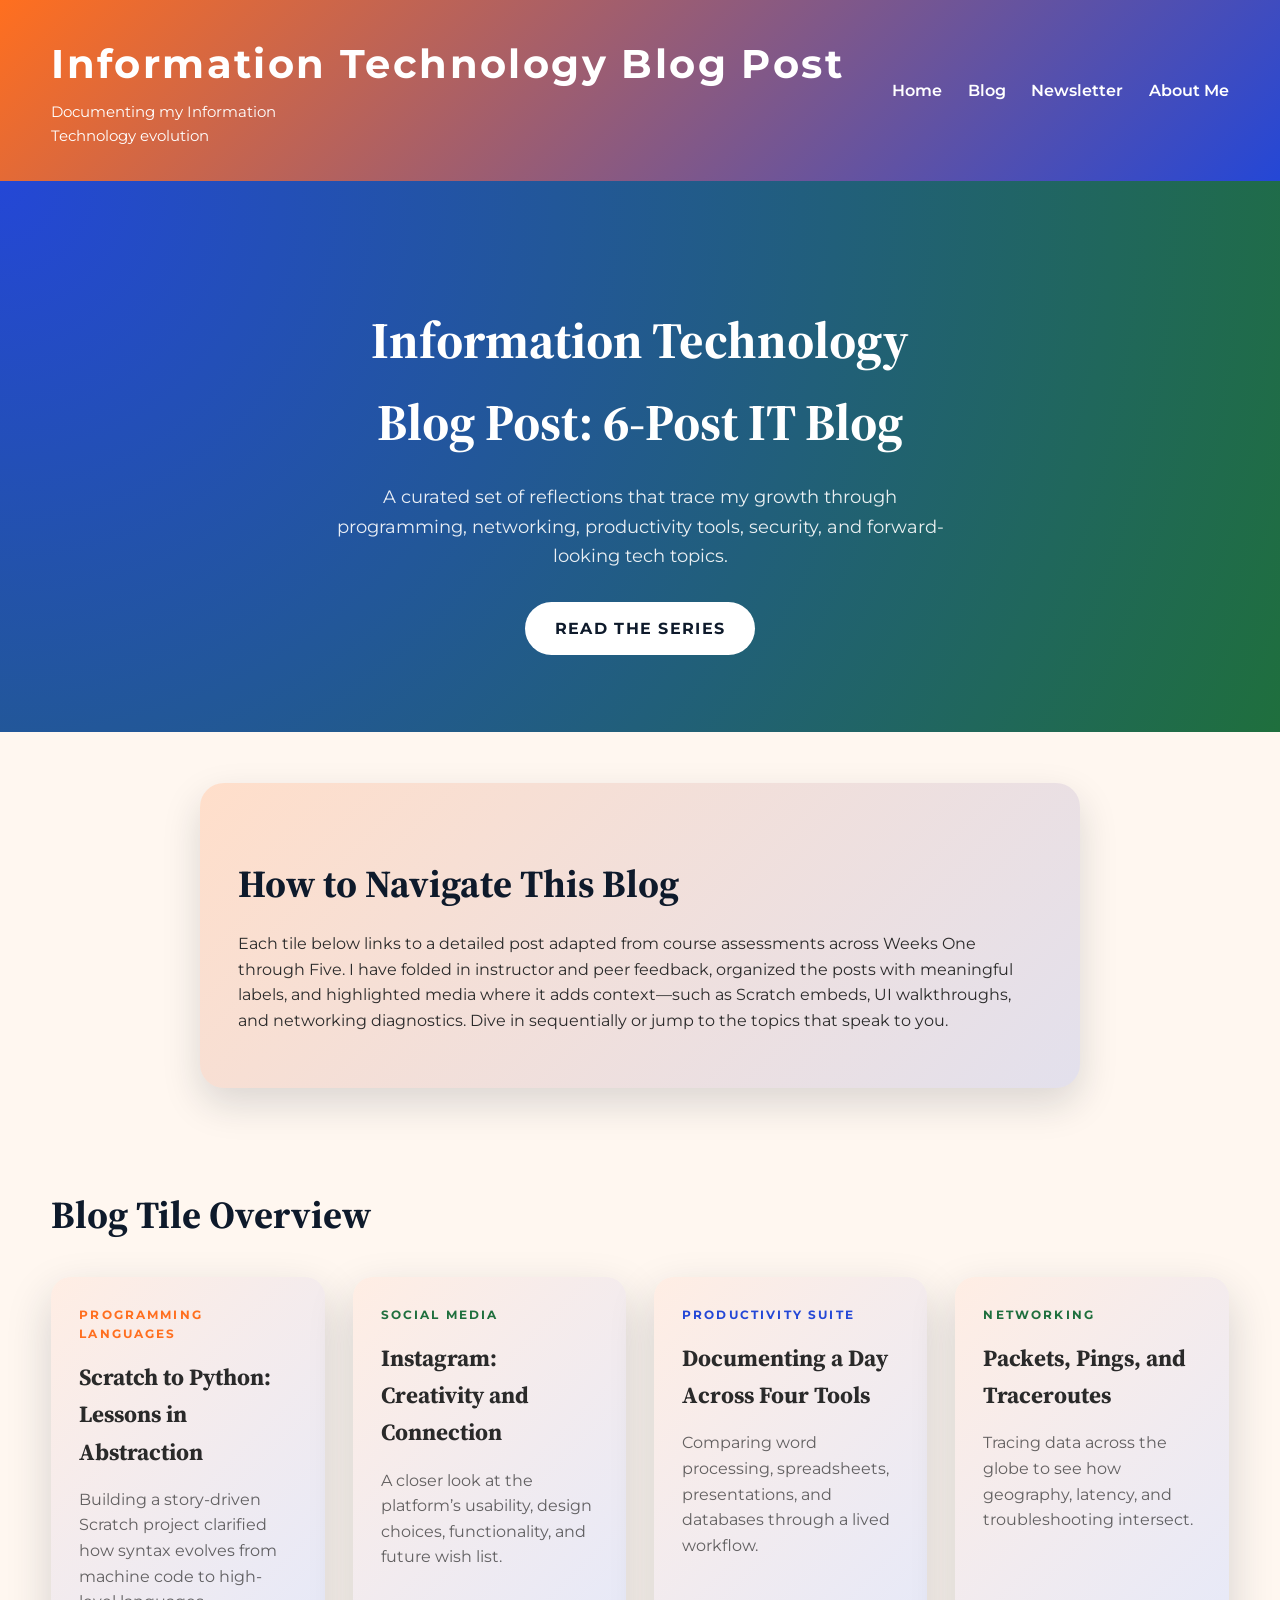
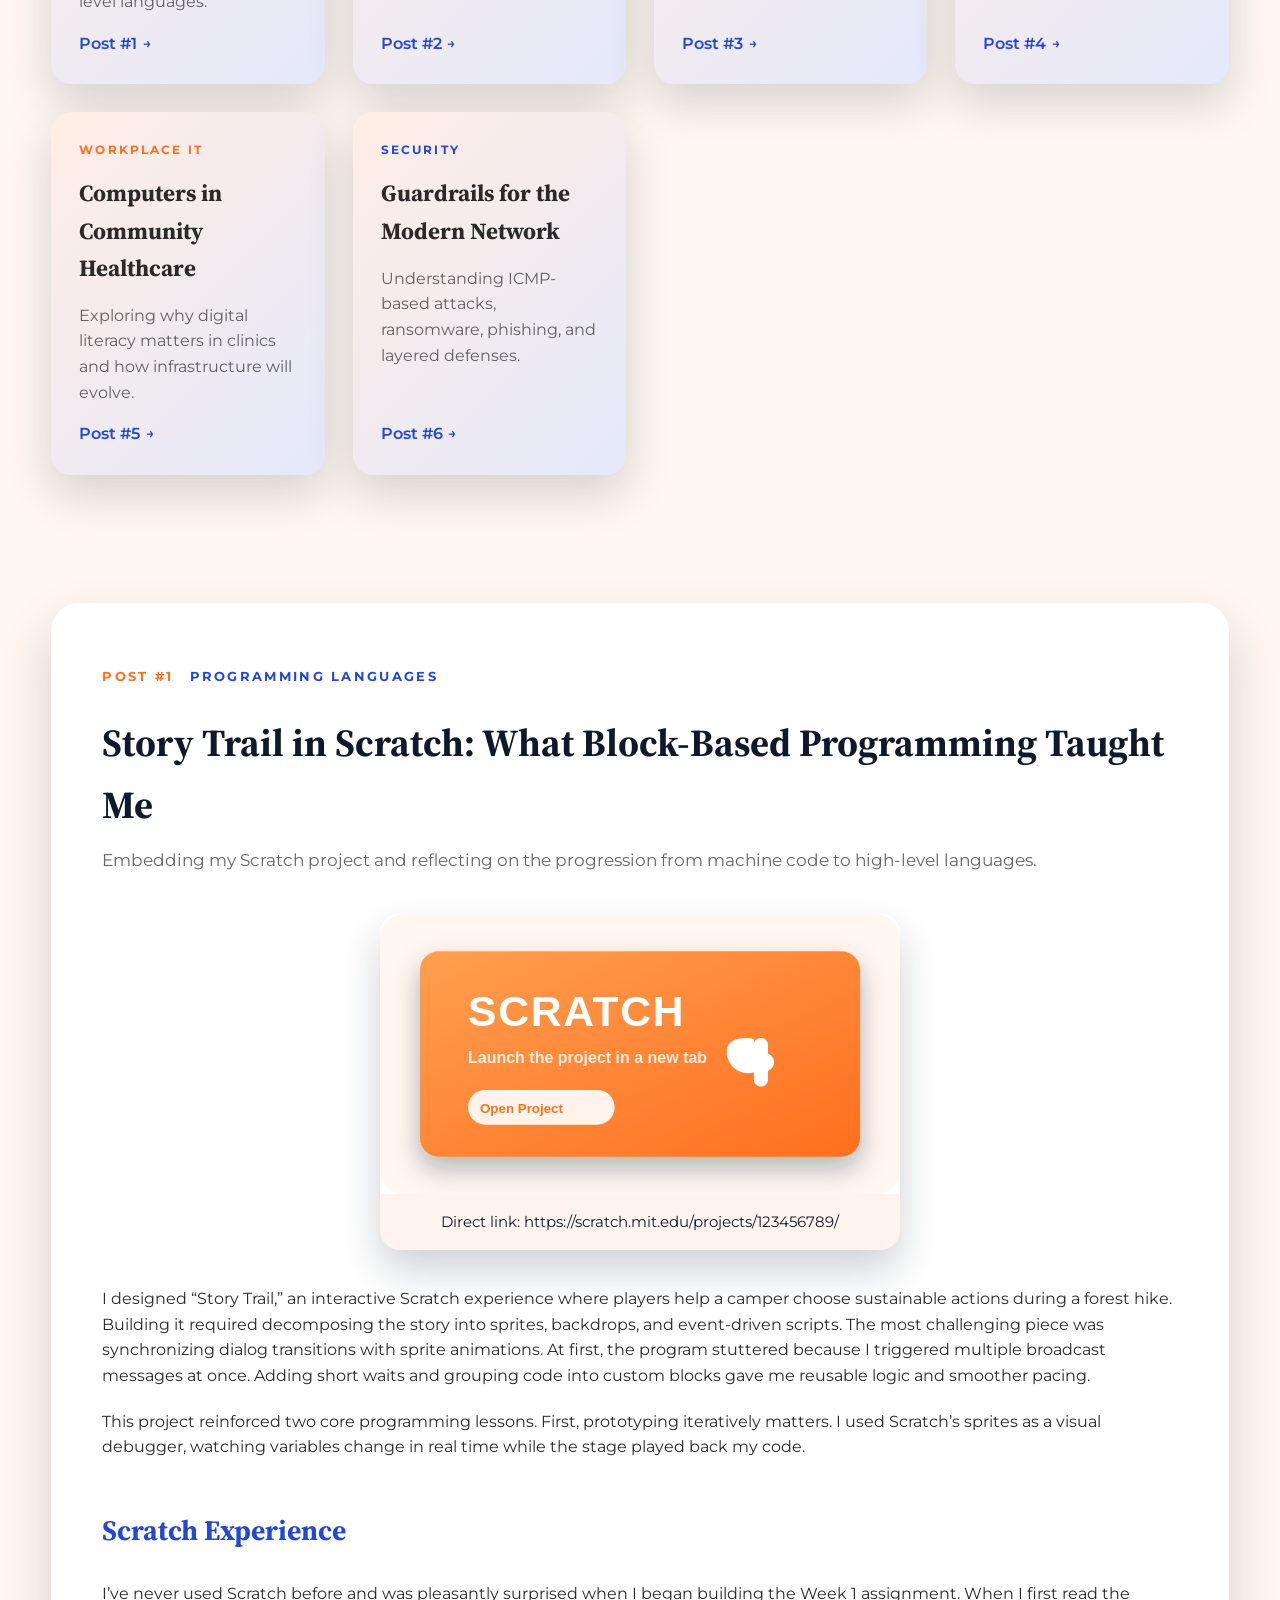
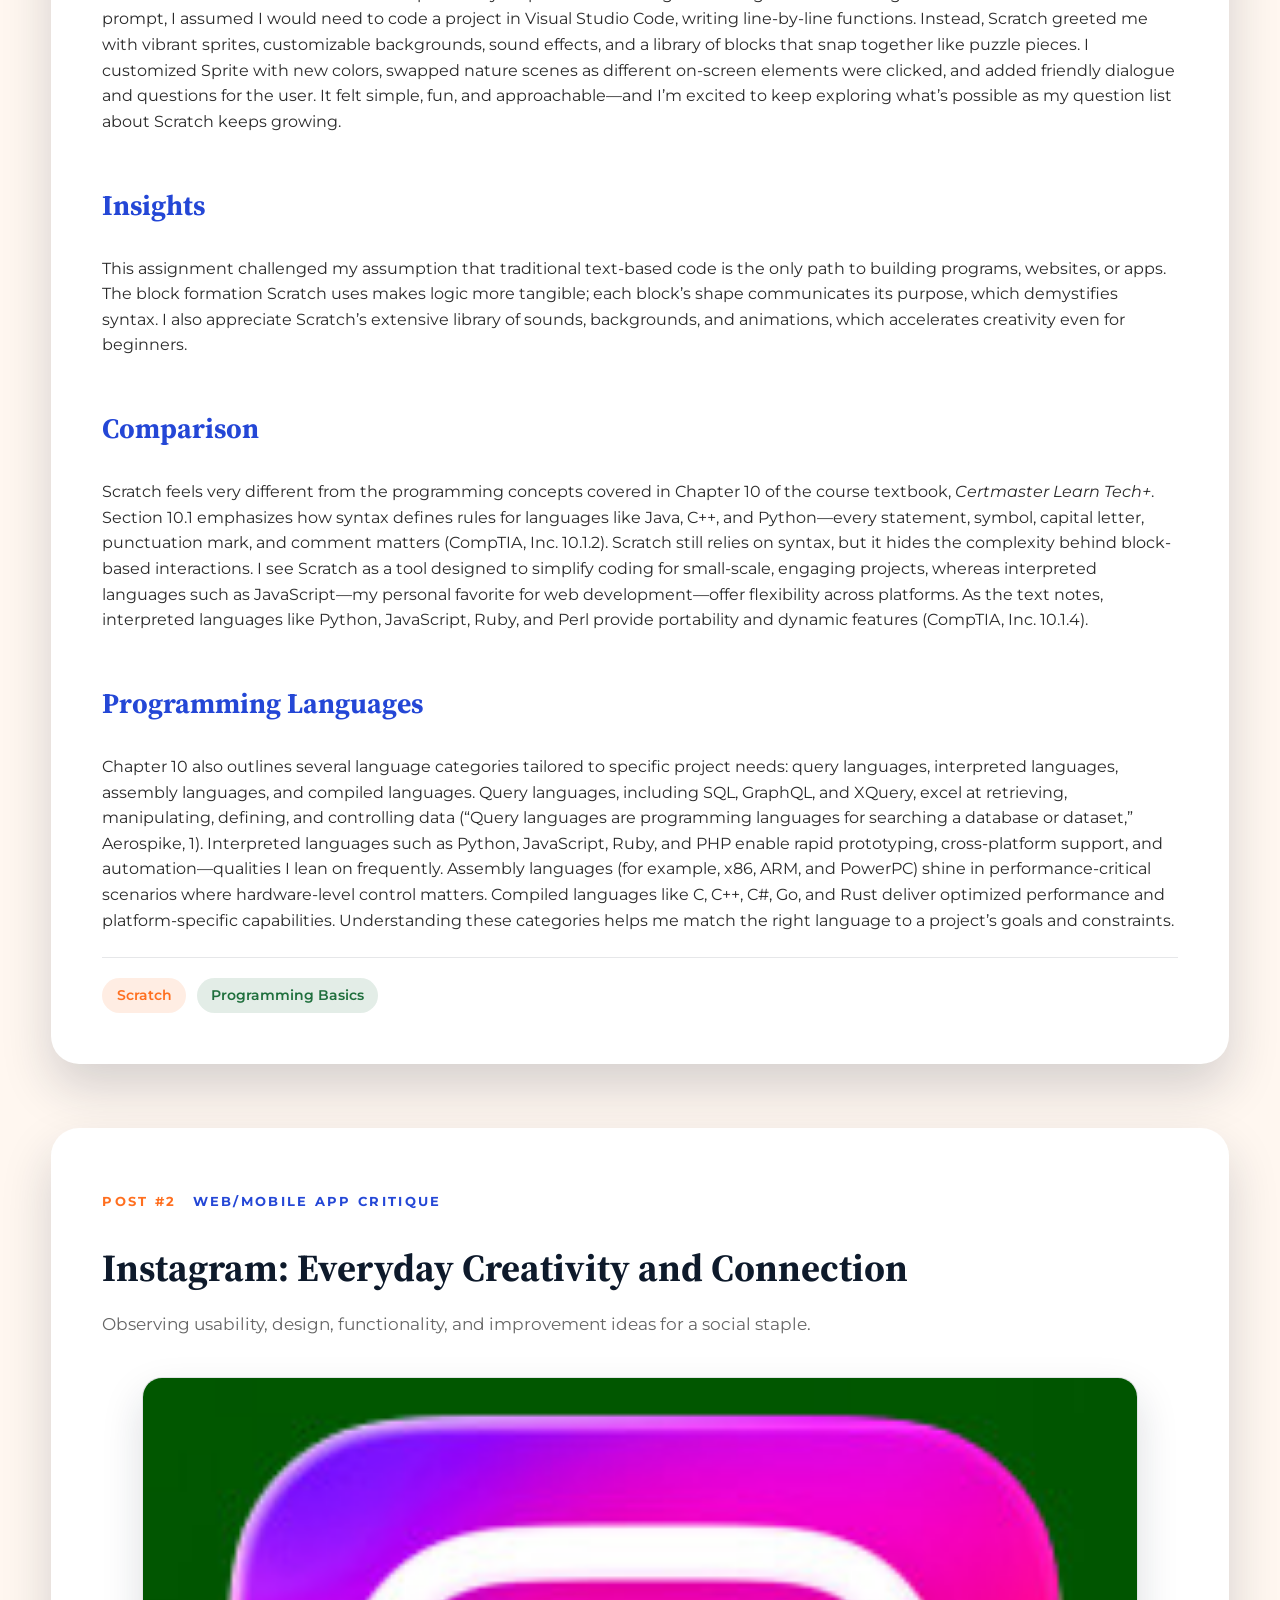
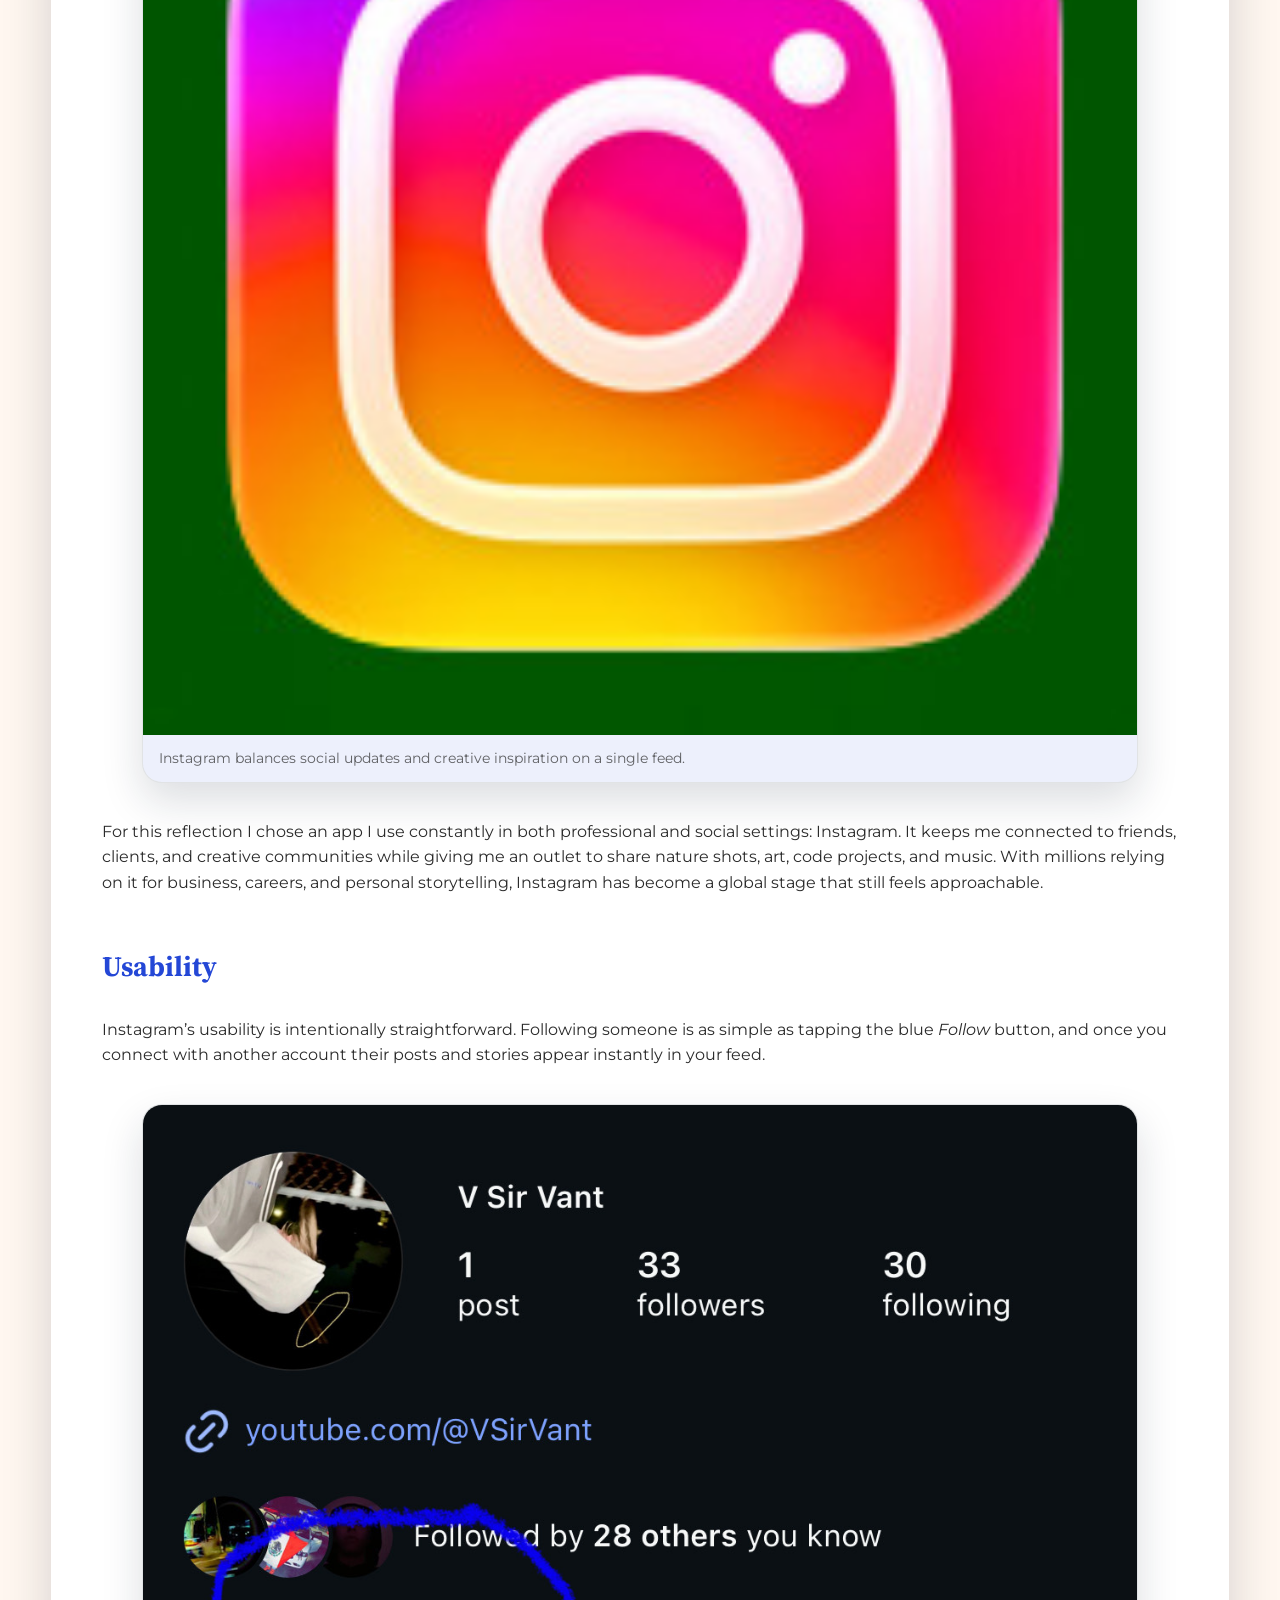
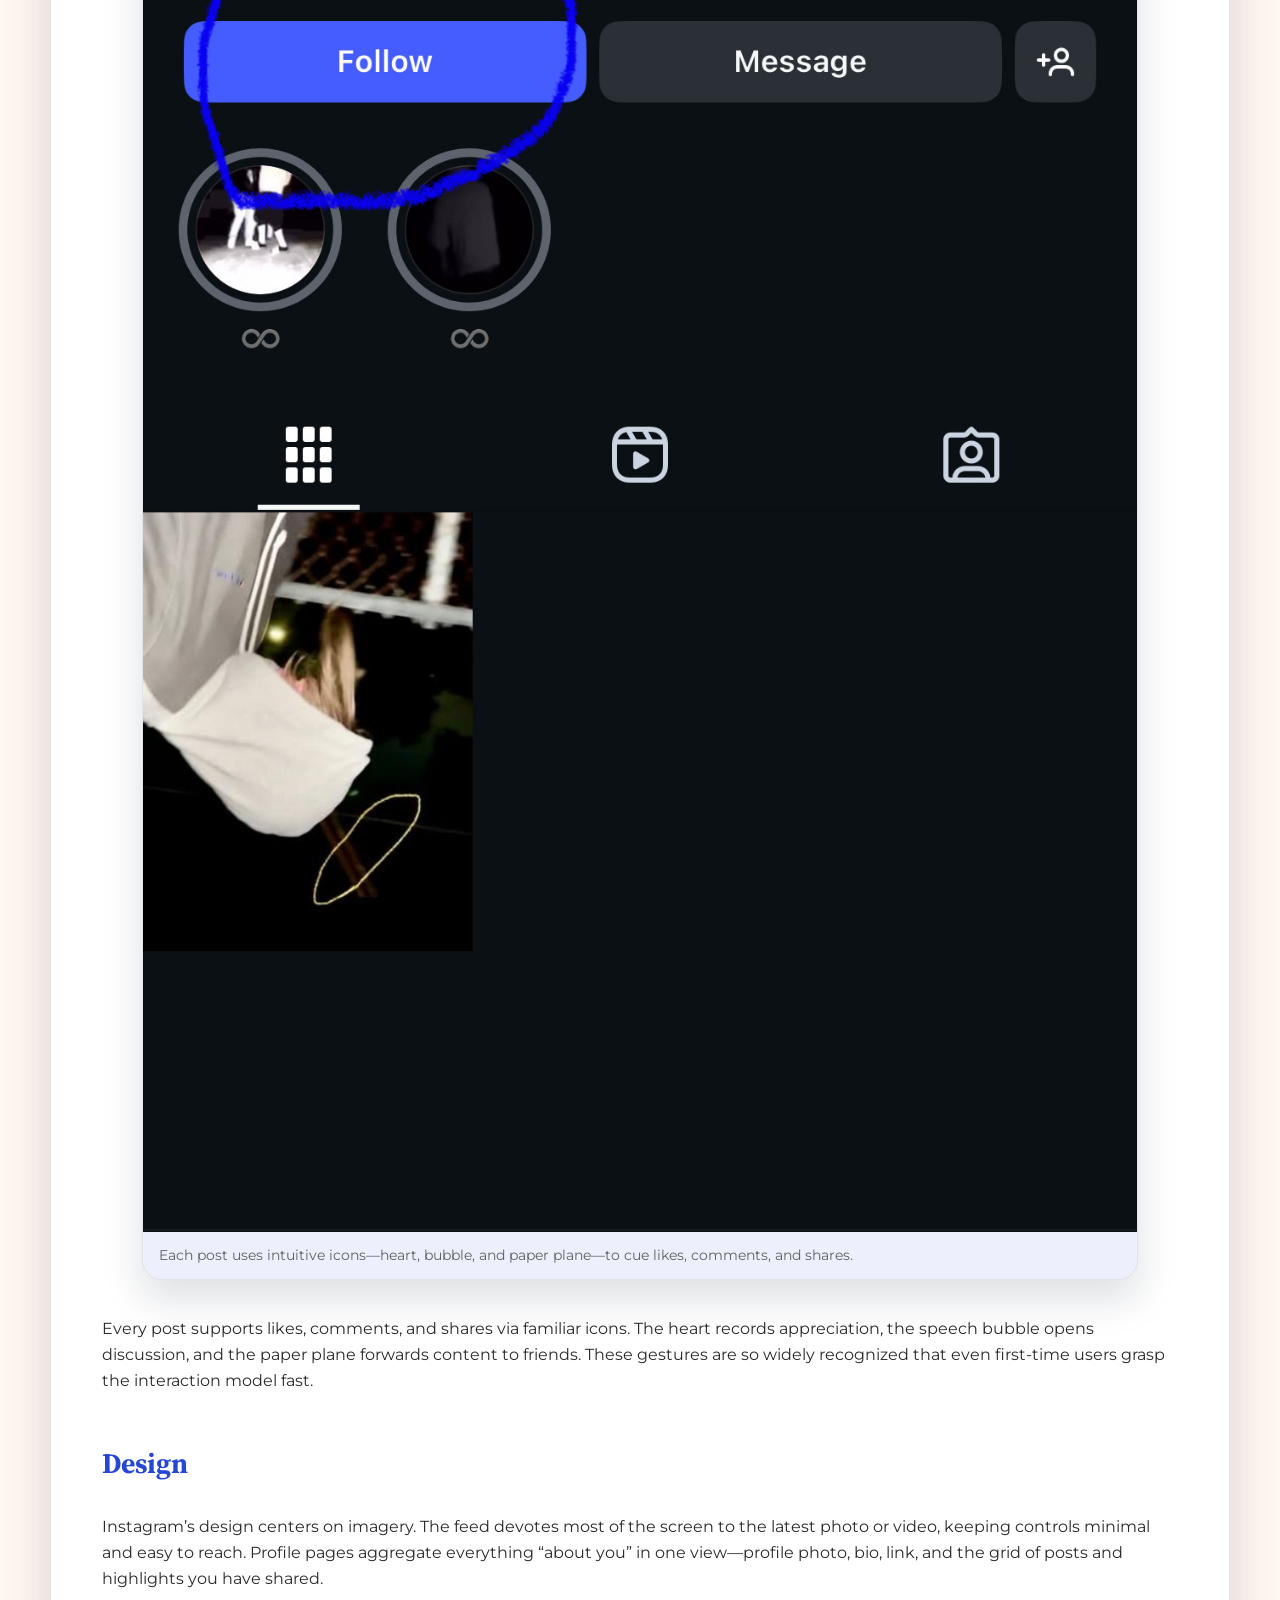
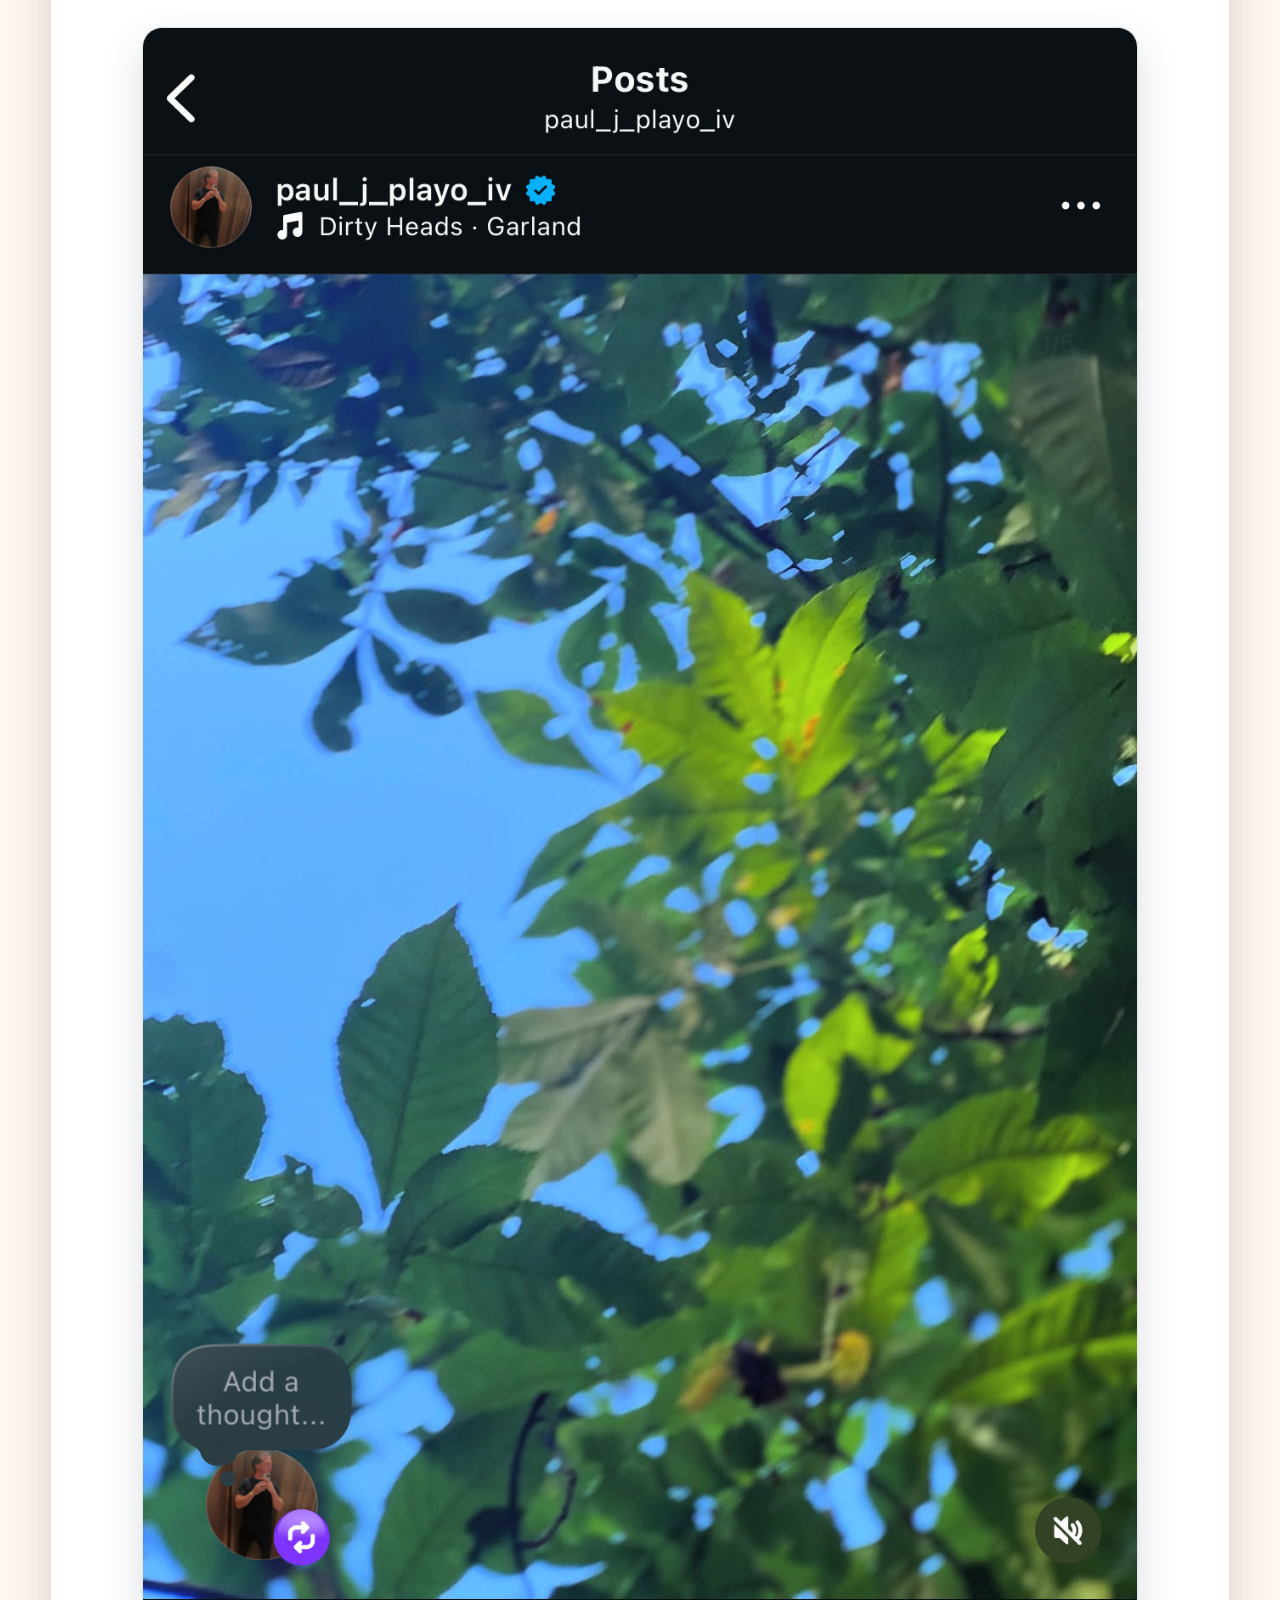
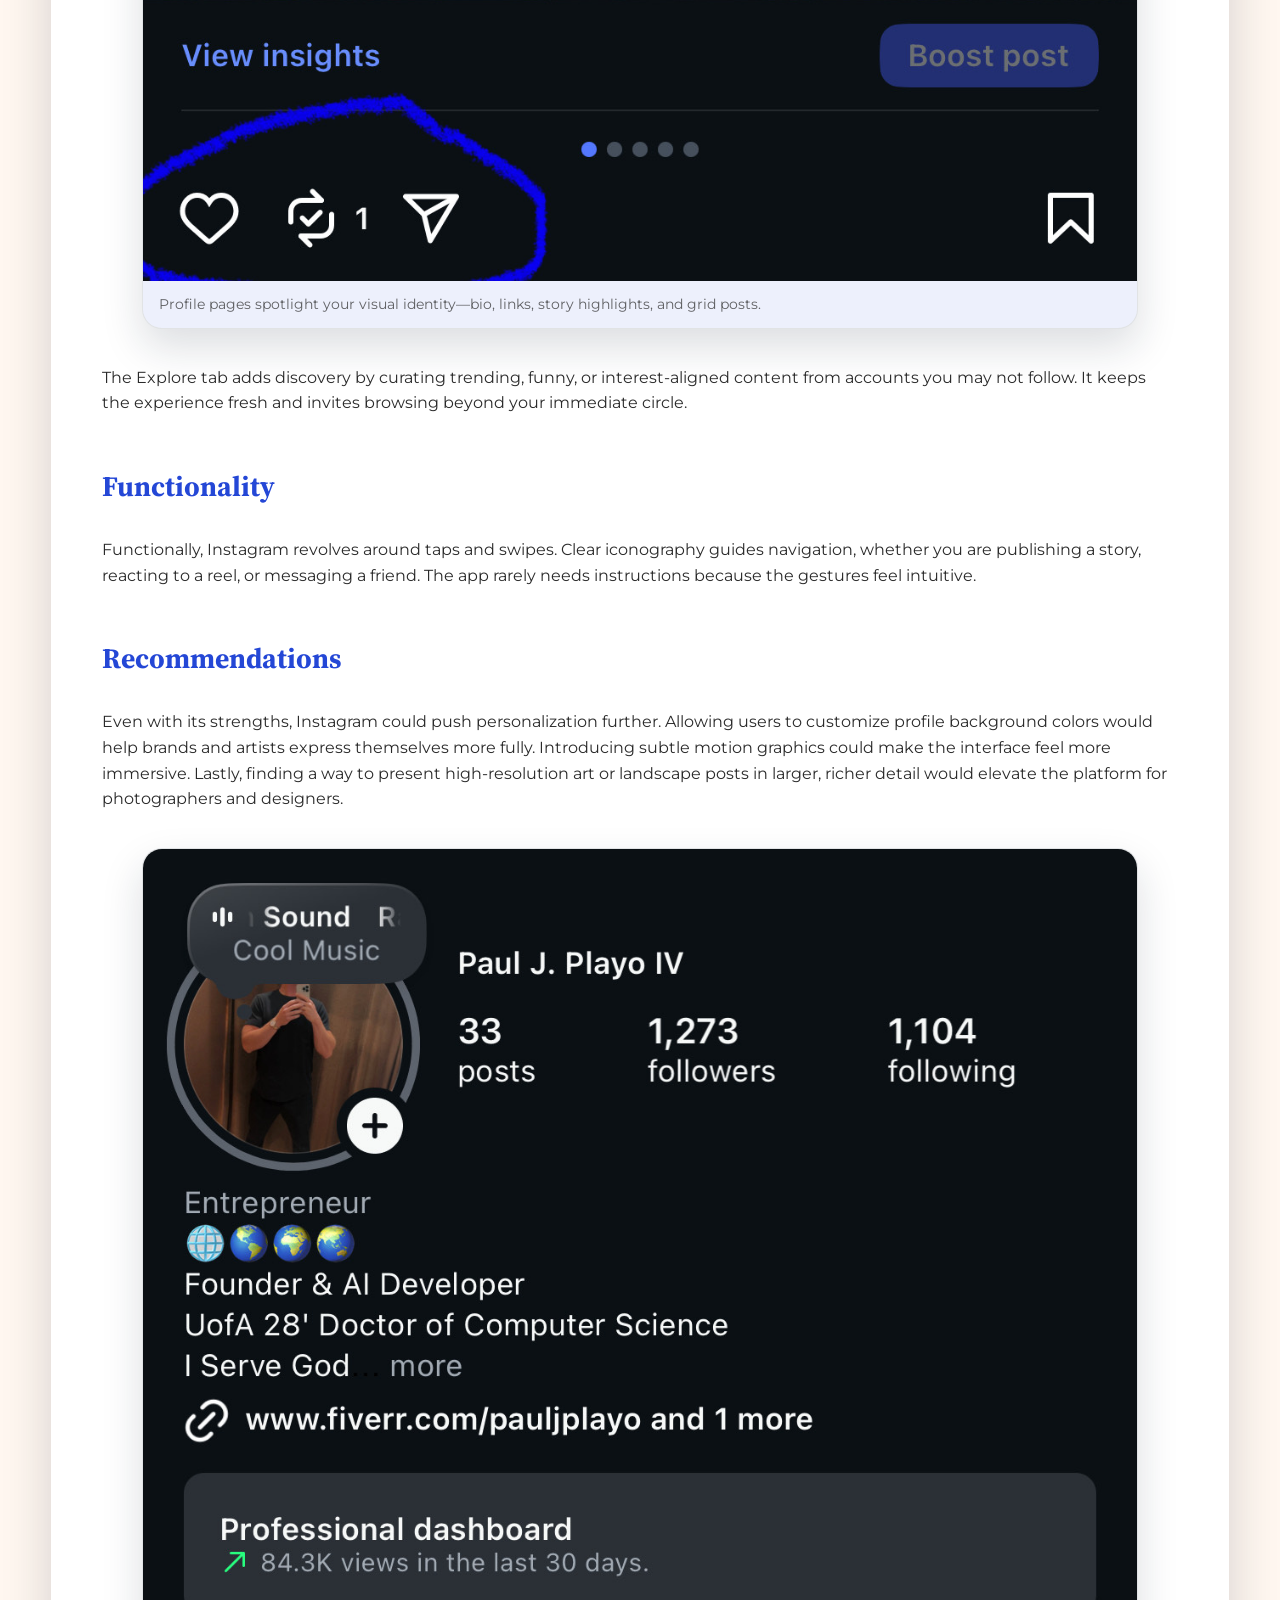
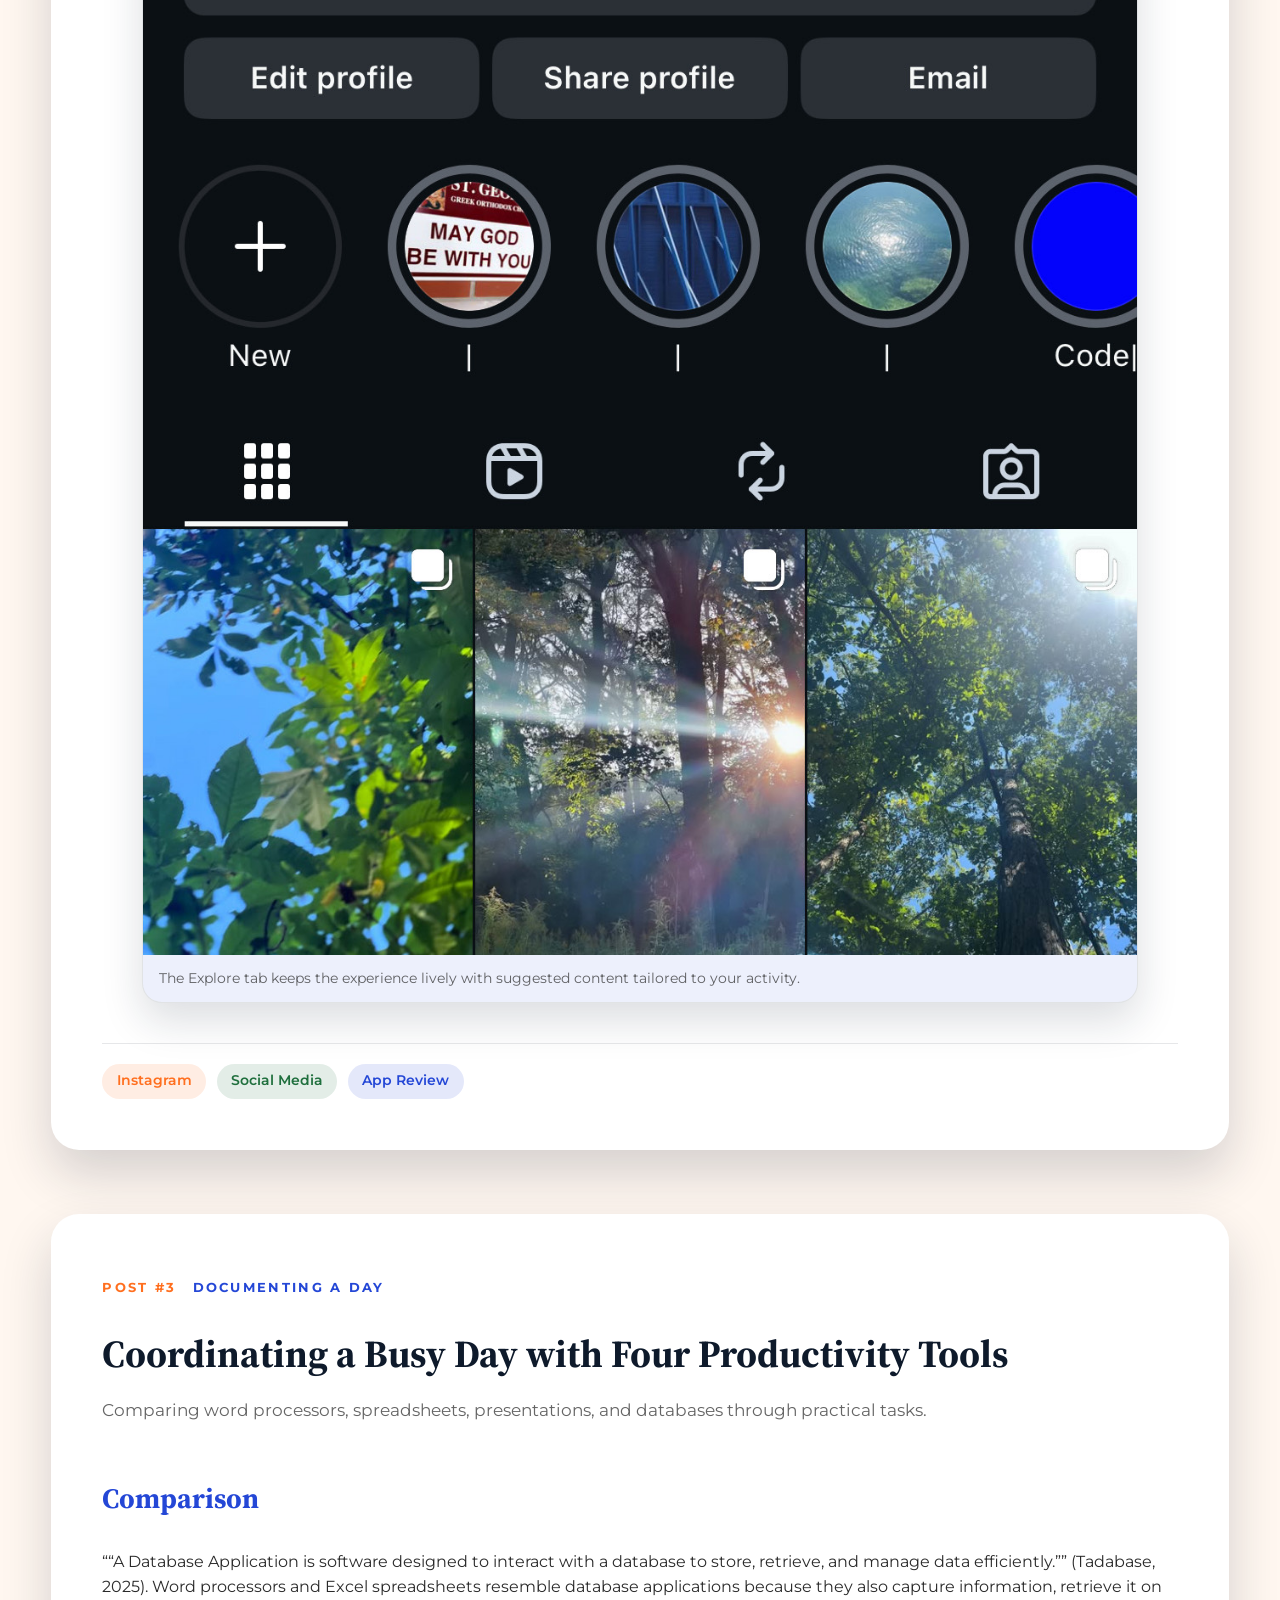
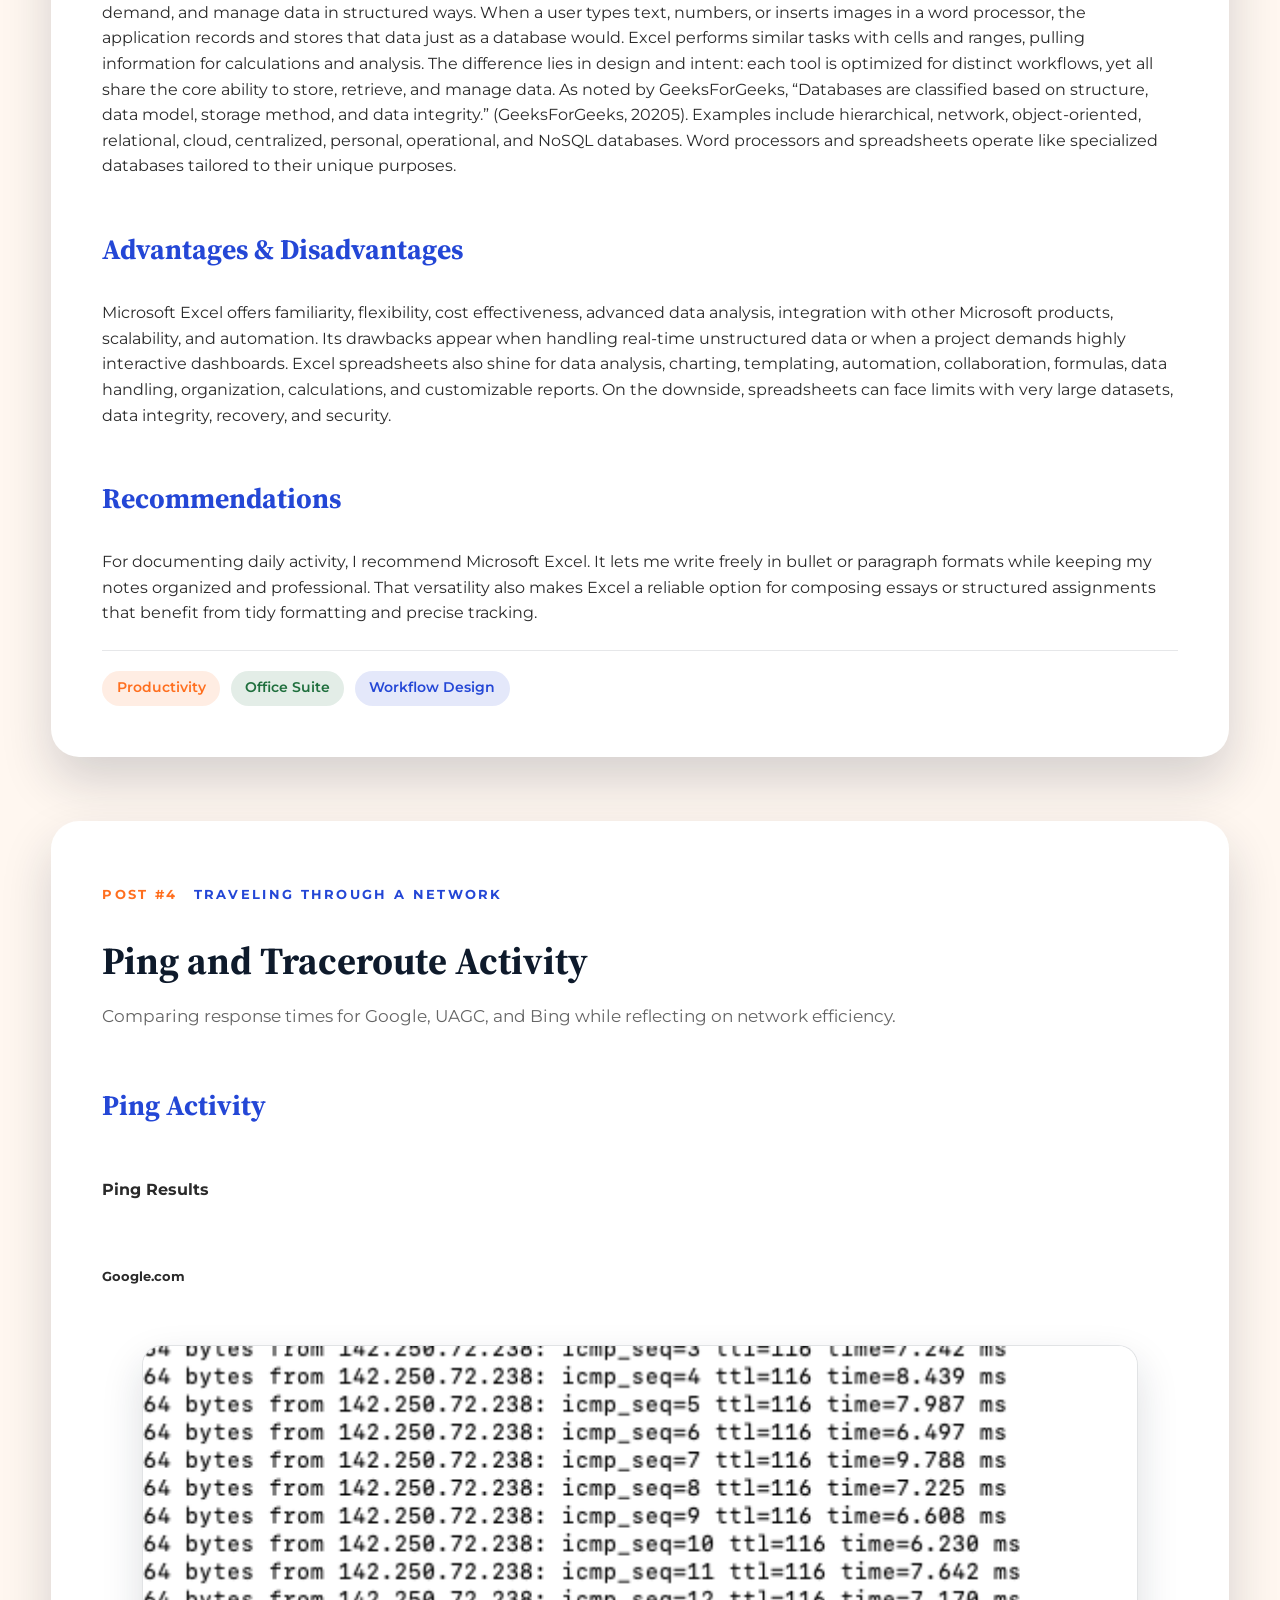
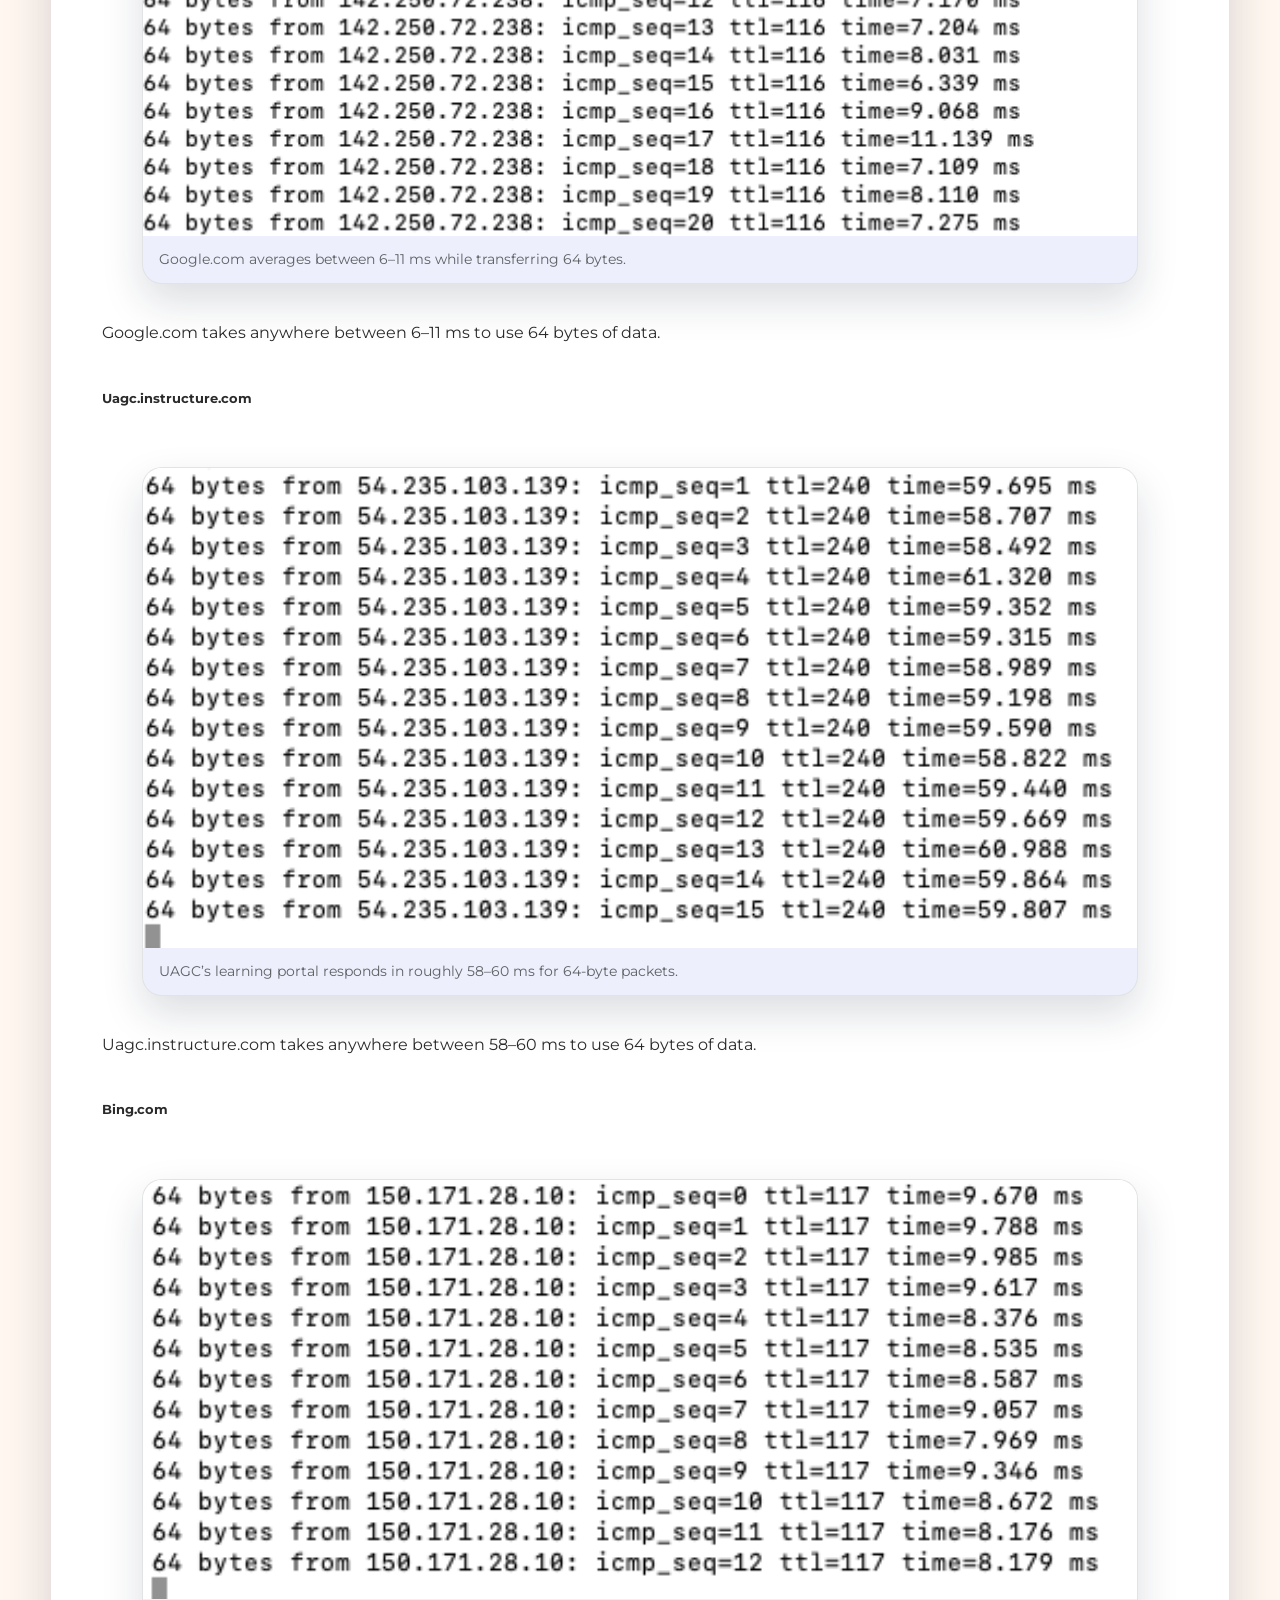
==== index.html @ b0951b55 "Update blog content and navigation behavior" ====
<!DOCTYPE html>
<html lang="en">
<head>
  <meta charset="UTF-8">
  <meta name="viewport" content="width=device-width, initial-scale=1.0">
  <title>Information Technology Blog Post</title>
  <link rel="preconnect" href="https://fonts.googleapis.com">
  <link rel="preconnect" href="https://fonts.gstatic.com" crossorigin>
  <link href="https://fonts.googleapis.com/css2?family=Montserrat:wght@400;600;700&family=Source+Serif+4:wght@400;600&display=swap" rel="stylesheet">
  <link rel="stylesheet" href="styles.css">
</head>
<body id="home">
  <header class="site-header">
    <div class="branding">
      <div class="logo">Information Technology Blog Post</div>
      <p class="tagline">Documenting my Information Technology evolution</p>
    </div>
    <nav class="primary-nav" aria-label="Main navigation">
      <ul class="menu">
        <li><a href="#home">Home</a></li>
        <li class="has-submenu">
          <a href="#blogs" aria-haspopup="true">Blog</a>
          <ul class="submenu">
            <li><a href="#blogs">All Posts</a></li>
            <li><a href="#about">About Me</a></li>
          </ul>
        </li>
        <li><a href="#newsletter">Newsletter</a></li>
        <li><a href="#about">About Me</a></li>
      </ul>
    </nav>
  </header>

  <main id="top">
    <section class="hero">
      <div class="hero-content">
        <h1>Information Technology Blog Post: 6-Post IT Blog</h1>
        <p>A curated set of reflections that trace my growth through programming, networking, productivity tools, security, and forward-looking tech topics.</p>
        <a class="hero-cta" href="#post-1">Read the Series</a>
      </div>
    </section>

    <section class="intro">
      <div class="intro-card">
        <h2>How to Navigate This Blog</h2>
        <p>Each tile below links to a detailed post adapted from course assessments across Weeks One through Five. I have folded in instructor and peer feedback, organized the posts with meaningful labels, and highlighted media where it adds context—such as Scratch embeds, UI walkthroughs, and networking diagnostics. Dive in sequentially or jump to the topics that speak to you.</p>
      </div>
    </section>

    <section id="blogs" class="blog-grid">
      <h2>Blog Tile Overview</h2>
      <div class="grid">
        <article class="blog-card">
          <span class="category fire">Programming Languages</span>
          <h3>Scratch to Python: Lessons in Abstraction</h3>
          <p>Building a story-driven Scratch project clarified how syntax evolves from machine code to high-level languages.</p>
          <a href="#post-1" class="read-more">Post #1</a>
        </article>
        <article class="blog-card">
          <span class="category forest">Social Media</span>
          <h3>Instagram: Creativity and Connection</h3>
          <p>A closer look at the platform’s usability, design choices, functionality, and future wish list.</p>
          <a href="#post-2" class="read-more">Post #2</a>
        </article>
        <article class="blog-card">
          <span class="category blue">Productivity Suite</span>
          <h3>Documenting a Day Across Four Tools</h3>
          <p>Comparing word processing, spreadsheets, presentations, and databases through a lived workflow.</p>
          <a href="#post-3" class="read-more">Post #3</a>
        </article>
        <article class="blog-card">
          <span class="category forest">Networking</span>
          <h3>Packets, Pings, and Traceroutes</h3>
          <p>Tracing data across the globe to see how geography, latency, and troubleshooting intersect.</p>
          <a href="#post-4" class="read-more">Post #4</a>
        </article>
        <article class="blog-card">
          <span class="category fire">Workplace IT</span>
          <h3>Computers in Community Healthcare</h3>
          <p>Exploring why digital literacy matters in clinics and how infrastructure will evolve.</p>
          <a href="#post-5" class="read-more">Post #5</a>
        </article>
        <article class="blog-card">
          <span class="category blue">Security</span>
          <h3>Guardrails for the Modern Network</h3>
          <p>Understanding ICMP-based attacks, ransomware, phishing, and layered defenses.</p>
          <a href="#post-6" class="read-more">Post #6</a>
        </article>
      </div>
    </section>

    <section id="posts" class="posts-feed">
      <article id="post-1" class="blog-post">
        <header>
          <p class="post-meta">
            <span class="post-number">Post #1</span>
            <span class="post-label">Programming Languages</span>
          </p>
          <h2>Story Trail in Scratch: What Block-Based Programming Taught Me</h2>
          <p class="post-subtitle">Embedding my Scratch project and reflecting on the progression from machine code to high-level languages.</p>
        </header>
        <div class="post-content">
          <figure class="scratch-link-card">
            <img src="assets/scratch-link.svg" alt="Scratch project link placeholder showing Scratch branding">
            <figcaption>Direct link: <a href="https://scratch.mit.edu/projects/123456789/" target="_blank" rel="noopener">https://scratch.mit.edu/projects/123456789/</a></figcaption>
          </figure>
          <p>I designed “Story Trail,” an interactive Scratch experience where players help a camper choose sustainable actions during a forest hike. Building it required decomposing the story into sprites, backdrops, and event-driven scripts. The most challenging piece was synchronizing dialog transitions with sprite animations. At first, the program stuttered because I triggered multiple broadcast messages at once. Adding short waits and grouping code into custom blocks gave me reusable logic and smoother pacing.</p>
          <p>This project reinforced two core programming lessons. First, prototyping iteratively matters. I used Scratch’s sprites as a visual debugger, watching variables change in real time while the stage played back my code.</p>
          <h3>Scratch Experience</h3>
          <p>I’ve never used Scratch before and was pleasantly surprised when I began building the Week 1 assignment. When I first read the prompt, I assumed I would need to code a project in Visual Studio Code, writing line-by-line functions. Instead, Scratch greeted me with vibrant sprites, customizable backgrounds, sound effects, and a library of blocks that snap together like puzzle pieces. I customized Sprite with new colors, swapped nature scenes as different on-screen elements were clicked, and added friendly dialogue and questions for the user. It felt simple, fun, and approachable—and I’m excited to keep exploring what’s possible as my question list about Scratch keeps growing.</p>
          <h3>Insights</h3>
          <p>This assignment challenged my assumption that traditional text-based code is the only path to building programs, websites, or apps. The block formation Scratch uses makes logic more tangible; each block’s shape communicates its purpose, which demystifies syntax. I also appreciate Scratch’s extensive library of sounds, backgrounds, and animations, which accelerates creativity even for beginners.</p>
          <h3>Comparison</h3>
          <p>Scratch feels very different from the programming concepts covered in Chapter 10 of the course textbook, <em>Certmaster Learn Tech+</em>. Section 10.1 emphasizes how syntax defines rules for languages like Java, C++, and Python—every statement, symbol, capital letter, punctuation mark, and comment matters (CompTIA, Inc. 10.1.2). Scratch still relies on syntax, but it hides the complexity behind block-based interactions. I see Scratch as a tool designed to simplify coding for small-scale, engaging projects, whereas interpreted languages such as JavaScript—my personal favorite for web development—offer flexibility across platforms. As the text notes, interpreted languages like Python, JavaScript, Ruby, and Perl provide portability and dynamic features (CompTIA, Inc. 10.1.4).</p>
          <h3>Programming Languages</h3>
          <p>Chapter 10 also outlines several language categories tailored to specific project needs: query languages, interpreted languages, assembly languages, and compiled languages. Query languages, including SQL, GraphQL, and XQuery, excel at retrieving, manipulating, defining, and controlling data (“Query languages are programming languages for searching a database or dataset,” Aerospike, 1). Interpreted languages such as Python, JavaScript, Ruby, and PHP enable rapid prototyping, cross-platform support, and automation—qualities I lean on frequently. Assembly languages (for example, x86, ARM, and PowerPC) shine in performance-critical scenarios where hardware-level control matters. Compiled languages like C, C++, C#, Go, and Rust deliver optimized performance and platform-specific capabilities. Understanding these categories helps me match the right language to a project’s goals and constraints.</p>
        </div>
        <footer class="post-footer">
          <ul class="post-tags">
            <li>Scratch</li>
            <li>Programming Basics</li>
          </ul>
        </footer>
      </article>

      <article id="post-2" class="blog-post">
        <header>
          <p class="post-meta">
            <span class="post-number">Post #2</span>
            <span class="post-label">Web/Mobile App Critique</span>
          </p>
          <h2>Instagram: Everyday Creativity and Connection</h2>
          <p class="post-subtitle">Observing usability, design, functionality, and improvement ideas for a social staple.</p>
        </header>
        <div class="post-content">
          <figure class="media-frame">
            <img src="assets/IMG_9596.jpeg" alt="Instagram home feed with stories and recent posts visible">
            <figcaption>Instagram balances social updates and creative inspiration on a single feed.</figcaption>
          </figure>
          <p>For this reflection I chose an app I use constantly in both professional and social settings: Instagram. It keeps me connected to friends, clients, and creative communities while giving me an outlet to share nature shots, art, code projects, and music. With millions relying on it for business, careers, and personal storytelling, Instagram has become a global stage that still feels approachable.</p>
          <h3>Usability</h3>
          <p>Instagram’s usability is intentionally straightforward. Following someone is as simple as tapping the blue <em>Follow</em> button, and once you connect with another account their posts and stories appear instantly in your feed.</p>
          <figure class="media-frame">
            <img src="assets/IMG_9597.jpeg" alt="Instagram post highlighting like, comment, and share buttons">
            <figcaption>Each post uses intuitive icons—heart, bubble, and paper plane—to cue likes, comments, and shares.</figcaption>
          </figure>
          <p>Every post supports likes, comments, and shares via familiar icons. The heart records appreciation, the speech bubble opens discussion, and the paper plane forwards content to friends. These gestures are so widely recognized that even first-time users grasp the interaction model fast.</p>
          <h3>Design</h3>
          <p>Instagram’s design centers on imagery. The feed devotes most of the screen to the latest photo or video, keeping controls minimal and easy to reach. Profile pages aggregate everything “about you” in one view—profile photo, bio, link, and the grid of posts and highlights you have shared.</p>
          <figure class="media-frame">
            <img src="assets/IMG_9598.jpeg" alt="Instagram profile page showing photo grid and highlights">
            <figcaption>Profile pages spotlight your visual identity—bio, links, story highlights, and grid posts.</figcaption>
          </figure>
          <p>The Explore tab adds discovery by curating trending, funny, or interest-aligned content from accounts you may not follow. It keeps the experience fresh and invites browsing beyond your immediate circle.</p>
          <h3>Functionality</h3>
          <p>Functionally, Instagram revolves around taps and swipes. Clear iconography guides navigation, whether you are publishing a story, reacting to a reel, or messaging a friend. The app rarely needs instructions because the gestures feel intuitive.</p>
          <h3>Recommendations</h3>
          <p>Even with its strengths, Instagram could push personalization further. Allowing users to customize profile background colors would help brands and artists express themselves more fully. Introducing subtle motion graphics could make the interface feel more immersive. Lastly, finding a way to present high-resolution art or landscape posts in larger, richer detail would elevate the platform for photographers and designers.</p>
          <figure class="media-frame">
            <img src="assets/IMG_9599.jpeg" alt="Instagram explore tab showcasing suggested content">
            <figcaption>The Explore tab keeps the experience lively with suggested content tailored to your activity.</figcaption>
          </figure>
        </div>
        <footer class="post-footer">
          <ul class="post-tags">
            <li>Instagram</li>
            <li>Social Media</li>
            <li>App Review</li>
          </ul>
        </footer>
      </article>

      <article id="post-3" class="blog-post">
        <header>
          <p class="post-meta">
            <span class="post-number">Post #3</span>
            <span class="post-label">Documenting a Day</span>
          </p>
          <h2>Coordinating a Busy Day with Four Productivity Tools</h2>
          <p class="post-subtitle">Comparing word processors, spreadsheets, presentations, and databases through practical tasks.</p>
        </header>
        <div class="post-content">
          <h3>Comparison</h3>
          <p><q>“A Database Application is software designed to interact with a database to store, retrieve, and manage data efficiently.”</q> (Tadabase, 2025). Word processors and Excel spreadsheets resemble database applications because they also capture information, retrieve it on demand, and manage data in structured ways. When a user types text, numbers, or inserts images in a word processor, the application records and stores that data just as a database would. Excel performs similar tasks with cells and ranges, pulling information for calculations and analysis. The difference lies in design and intent: each tool is optimized for distinct workflows, yet all share the core ability to store, retrieve, and manage data. As noted by GeeksForGeeks, “Databases are classified based on structure, data model, storage method, and data integrity.” (GeeksForGeeks, 20205). Examples include hierarchical, network, object-oriented, relational, cloud, centralized, personal, operational, and NoSQL databases. Word processors and spreadsheets operate like specialized databases tailored to their unique purposes.</p>
          <h3>Advantages &amp; Disadvantages</h3>
          <p>Microsoft Excel offers familiarity, flexibility, cost effectiveness, advanced data analysis, integration with other Microsoft products, scalability, and automation. Its drawbacks appear when handling real-time unstructured data or when a project demands highly interactive dashboards. Excel spreadsheets also shine for data analysis, charting, templating, automation, collaboration, formulas, data handling, organization, calculations, and customizable reports. On the downside, spreadsheets can face limits with very large datasets, data integrity, recovery, and security.</p>
          <h3>Recommendations</h3>
          <p>For documenting daily activity, I recommend Microsoft Excel. It lets me write freely in bullet or paragraph formats while keeping my notes organized and professional. That versatility also makes Excel a reliable option for composing essays or structured assignments that benefit from tidy formatting and precise tracking.</p>
        </div>
        <footer class="post-footer">
          <ul class="post-tags">
            <li>Productivity</li>
            <li>Office Suite</li>
            <li>Workflow Design</li>
          </ul>
        </footer>
      </article>

      <article id="post-4" class="blog-post">
        <header>
          <p class="post-meta">
            <span class="post-number">Post #4</span>
            <span class="post-label">Traveling Through a Network</span>
          </p>
          <h2>Ping and Traceroute Activity</h2>
          <p class="post-subtitle">Comparing response times for Google, UAGC, and Bing while reflecting on network efficiency.</p>
        </header>
        <div class="post-content">
          <h3>Ping Activity</h3>
          <h4>Ping Results</h4>
          <h5>Google.com</h5>
          <figure class="media-frame">
            <img src="assets/Screen Shot 2025-10-15 at 4.44.10 PM.png" alt="Ping output to Google.com showing 6-11 ms responses">
            <figcaption>Google.com averages between 6–11 ms while transferring 64 bytes.</figcaption>
          </figure>
          <p>Google.com takes anywhere between 6–11 ms to use 64 bytes of data.</p>
          <h5>Uagc.instructure.com</h5>
          <figure class="media-frame">
            <img src="assets/Screen Shot 2025-10-15 at 4.48.55 PM.png" alt="Ping output to uagc.instructure.com showing 58-60 ms responses">
            <figcaption>UAGC’s learning portal responds in roughly 58–60 ms for 64-byte packets.</figcaption>
          </figure>
          <p>Uagc.instructure.com takes anywhere between 58–60 ms to use 64 bytes of data.</p>
          <h5>Bing.com</h5>
          <figure class="media-frame">
            <img src="assets/Screen Shot 2025-10-15 at 4.51.50 PM.png" alt="Ping output to Bing.com showing 7-9 ms responses">
            <figcaption>Bing.com returns results in approximately 7–9 ms with 64-byte packets.</figcaption>
          </figure>
          <p>Bing.com takes anywhere between 7–9 ms to use 64 bytes of data.</p>
          <h4>Traceroute Results</h4>
          <h5>Google.com</h5>
          <figure class="media-frame">
            <img src="assets/Screen Shot 2025-10-15 at 4.56.13 PM.png" alt="Traceroute output to Google.com">
            <figcaption>Traceroute path to Google.com.</figcaption>
          </figure>
          <h5>Uagc.instructure.com</h5>
          <figure class="media-frame">
            <img src="assets/Screen Shot 2025-10-15 at 4.57.11 PM-1.png" alt="Traceroute output to uagc.instructure.com">
            <figcaption>Traceroute path to uagc.instructure.com.</figcaption>
          </figure>
          <h5>Bing.com</h5>
          <figure class="media-frame">
            <img src="assets/Screen Shot 2025-10-15 at 4.57.11 PM.png" alt="Traceroute output to Bing.com">
            <figcaption>Traceroute path to Bing.com.</figcaption>
          </figure>
          <h3>Reflection</h3>
          <p>I think the difference in speed using ping and traceroute shows which websites are faster and more efficient. The slower the response, the less efficient; the faster the response, the more efficient. The roundtrip time highlights how responsive a site is, and in these tests Google.com consistently delivered the quickest times across locations—which makes sense given Google’s infrastructure. Ping and traceroute become valuable when testing site updates to confirm whether performance improved or degraded. If a site is offline or disconnected from the global network, the ping or traceroute request may time out or return an error. The same can happen if the testing device lacks a stable connection.</p>
        </div>
        <footer class="post-footer">
          <ul class="post-tags">
            <li>Networking</li>
            <li>Ping</li>
            <li>Traceroute</li>
          </ul>
        </footer>
      </article>

      <article id="post-5" class="blog-post">
        <header>
          <p class="post-meta">
            <span class="post-number">Post #5</span>
            <span class="post-label">Computers in the Workplace</span>
          </p>
          <h2>Construction: Building Smarter with IT</h2>
          <p class="post-subtitle">Reflecting on seven years in construction and the tech that keeps projects moving.</p>
        </header>
        <div class="post-content">
          <p>I chose construction because I was a construction worker for seven years and saw firsthand how information technology permeates the job site. Tools such as project management software, drones, and AI-driven modeling elevate efficiency, accuracy, and collaboration. AI now assists with design concepts and data analysis, while building information modeling software keeps teams aligned on every detail.</p>
          <p>Technology enhances planning, management, site monitoring, and communication. With IT woven into daily workflows, errors shrink, schedules tighten, and safety improves. Cloud computing lets companies access drawings, permits, and schedules from anywhere, which keeps subcontractors and field crews synchronized.</p>
          <p>Computer literacy is the new jobsite superpower. It supports clear communication, thorough analysis, and effective risk management—critical traits when coordinating trades and meeting milestones. Innovation has always propelled construction forward, from steam engines to today’s AI-assisted equipment.</p>
          <p>Looking ahead, I expect information technology and AI to keep transforming industries through automation, data-driven decisions, and continuous innovation. The workforce will adapt by learning new skills, ensuring that the tools we adopt keep projects efficient, resilient, and safe.</p>
        </div>
        <footer class="post-footer">
          <ul class="post-tags">
            <li>Construction</li>
            <li>Workplace IT</li>
            <li>Future Trends</li>
          </ul>
        </footer>
      </article>

      <article id="post-6" class="blog-post">
        <header>
          <p class="post-meta">
            <span class="post-number">Post #6</span>
            <span class="post-label">Information Security</span>
          </p>
          <h2>Information &amp; System Security</h2>
          <p class="post-subtitle">Exploring security fundamentals, pharming threats, and the human element of social engineering.</p>
        </header>
        <div class="post-content">
          <p>Information &amp; system security involves securing data from unauthorized access, use, disclosure, disruption, and destruction. "Information security, or InfoSec, includes the tools and processes for preventing, detecting, and remediating attacks and threats to sensitive information." (Fortinet, 2025).</p>
          <p>Organizations today depend more on digital infrastructure, so information &amp; system security is required for most data. Individuals rely on that same infrastructure for payments, photos, email, and professional work, making information security essential for everyone.</p>
          <p>Organizations &amp; individuals can apply information security through networks, applications, data clouds, and physical hard drives. These protective layers help prevent unauthorized access and reduce the risk of malware or ransomware, pharming, computer viruses, phishing or smishing, HTTPS phishing, and social engineering.</p>
          <p>Some key types of information security for individuals &amp; organizations are identity &amp; access management, cryptography, incident response, and disaster recovery. Network security protects systems from unauthorized access and attacks using firewalls, VPNs, and intrusion detection systems. Application security focuses on protecting software from the code level upward. Cloud security secures data and applications that rely on cloud environments.</p>
          <p>Cryptography may be the most efficient security control today because it uses encryption to scramble information, keeping data unreadable to anyone without the proper key. Disaster recovery is a safety net that backs up data securely so it can be restored after an incident.</p>
          <p>Firewalls act as a barrier between a secure network and external networks, keeping unauthorized users out. Antivirus or anti-malware software can detect threats in a system before they cause damage. Encryption works like cryptography to scramble data for unauthorized users. VPNs create a secure private space for data on public networks.</p>
          <p>Another common safeguard is multi-factor authentication, which requires users to provide two or more verification methods to access data or systems. With so much confidential data moving digitally, it is critical that information &amp; system security remains prominent and continues to advance.</p>
          <h3>Pharming</h3>
          <p>Pharming is a cyberattack that directs users from the website they want to visit to an illegitimate site that steals sensitive information. "Pharming, a portmanteau of the words phishing and farming, is an online scam similar to phishing, where a website's traffic is manipulated, and confidential information is stolen." (Kaspersky, 2025).</p>
          <p>Pharming is considered more dangerous than phishing because it can affect a larger number of users. Pharming attacks manipulate the Domain Name System (DNS) infrastructure to redirect the user to a malicious site.</p>
          <p>Two types of pharming are malware-based pharming and DNS server poisoning. Malware-based pharming attacks an individual computer with malicious code, often delivered through emails or downloads. The attack alters the local hosts file to reroute a user to a malicious site, even when the correct domain is entered. DNS server poisoning targets the DNS server itself, altering the DNS table so attackers can redirect traffic from a legitimate domain to an illegitimate one. It is harder to detect because the user's computer is not directly attacked.</p>
          <p>"An attack in which an attacker causes the subscriber to be redirected to a fraudulent website, typically a fraudulent verifier/RP in the context of authentication." (NIST, 2025). Pharming attacks ultimately give an attacker access to sensitive information and the ability to deliver harmful software.</p>
          <h3>Social Engineering</h3>
          <p>Social engineering is the act of manipulating a user to give away sensitive information or perform actions that compromise their computer system. "Social engineering is the term used for a broad range of malicious activities accomplished through human interactions." (Imperva, 2025).</p>
          <p>These attacks include baiting, scareware, pretexting, phishing, and spear phishing. Six principles explain why social engineering works: reciprocity, commitment, consistency, social proof, authority, liking, and scarcity.</p>
          <p>Computer systems become vulnerable through the user in this type of attack because the attacker manipulates the victim into performing a malicious action on their own system. Social engineering can cause data loss or theft, financial loss, operational disruption, system access, identity theft, security breaches, damage, and installation of unwanted malware.</p>
          <p>"Be suspicious of unsolicited phone calls, visits, or email messages from individuals asking about employees or other internal information. If an unknown individual claims to be from a legitimate organization, try to verify his or her identity directly with the company." (America's Cyber Defense Agency, 2025). Security technologies combined with social vigilance and education can help users defend against social engineering attacks.</p>
        </div>
        <footer class="post-footer">
          <ul class="post-tags">
            <li>Information Security</li>
            <li>Pharming</li>
            <li>Social Engineering</li>
          </ul>
        </footer>
      </article>

    </section>

    <section id="about" class="about">
      <div class="about-card">
        <h2>About Me</h2>
        <p>My name is Paul J. Playo, and I build websites for customers who need a compelling online presence to showcase their businesses. Whether the project calls for ecommerce functionality, a custom experience, or an informational hub, I map every feature to the client's goals.</p>
        <p>I run Oracle Coding &amp; Media out of Chicago, IL, partnering with clients around the world to bring their ideas to life. Alongside my professional work, I'm studying for a Bachelor's degree in Computer Science so I can deepen my expertise in web, application, and software development.</p>
        <p>Clients connect with me through Fiverr, email, or the Oracle Coding &amp; Media Instagram account. From our first conversation, I focus on web development, web graphic design, and interactive media because I believe an engaging user experience—like thoughtful hover states—drives better outcomes.</p>
        <p>I offer professional custom websites ranging from $700.00 to $4,500.00 USD, with Basic, Standard, and Premium plans. Flexible payment plans are available, and I walk through the details on Zoom to tailor milestones to each project. Every build can include marketing tools, payment processing, social media links, shipping workflows, inventory tracking, videos, galleries, booking, reviews, and blogs.</p>
        <p>My aspiration for Oracle Coding &amp; Media is to serve ten clients each month while delivering the polish and performance their ideas deserve. Let's collaborate and turn your next digital concept into reality.</p>
        <a class="about-cta" href="mailto:OracleCodingandMedia@gmail.com">Say hello</a>
      </div>
    </section>

    <section id="newsletter" class="newsletter">
      <h2>Stay in the Loop</h2>
      <p>Get the latest posts, behind-the-scenes notes, and curated reads delivered every Friday morning.</p>
      <form class="newsletter-form">
        <label for="email" class="visually-hidden">Email address</label>
        <input type="email" id="email" name="email" placeholder="Enter your email" required>
        <button type="submit">Subscribe</button>
      </form>
    </section>
  </main>

  <footer id="contact" class="site-footer">
    <div>
      <strong>Information Technology Blog Post</strong>
      <p>Made with passion for adventure, storytelling, and community.</p>
    </div>
    <div class="footer-links">
      <a href="#blogs">Blogs</a>
      <a href="#posts">All Posts</a>
      <a href="#about">About</a>
      <a href="mailto:hello@trailblazewords.com">Email</a>
    </div>
  </footer>
</body>
</html>
---- styles.css ----
:root {
  --fire-orange: #ff6f1f;
  --forest-green: #1f6f3d;
  --royal-blue: #2447d6;
  --midnight: #0e1a2b;
  --cream: #fff7f0;
  --text-body: #2a2a2a;
  --text-muted: rgba(42, 42, 42, 0.72);
}

*,
*::before,
*::after {
  box-sizing: border-box;
}

body {
  margin: 0;
  font-family: "Montserrat", "Helvetica Neue", Arial, sans-serif;
  color: var(--text-body);
  background: var(--cream);
  line-height: 1.6;
}

a {
  color: inherit;
  text-decoration: none;
}

a:hover,
a:focus-visible {
  text-decoration: underline;
}

.site-header {
  display: flex;
  flex-wrap: wrap;
  align-items: center;
  justify-content: space-between;
  padding: 2rem clamp(1.5rem, 4vw, 4rem);
  background: linear-gradient(135deg, var(--fire-orange), var(--royal-blue));
  color: #fff;
  position: sticky;
  top: 0;
  z-index: 10;
}

.branding {
  display: flex;
  flex-direction: column;
  gap: 0.25rem;
}

.logo {
  font-size: clamp(1.5rem, 2vw + 1rem, 2.5rem);
  font-weight: 700;
  letter-spacing: 0.06em;
}

.tagline {
  margin: 0;
  font-size: 0.95rem;
  max-width: 24ch;
}

.primary-nav .menu {
  list-style: none;
  display: flex;
  gap: clamp(1rem, 2vw, 2.5rem);
  margin: 0;
  padding: 0;
  font-weight: 600;
}

.primary-nav .menu > li {
  position: relative;
}

.primary-nav .menu > li > a {
  padding: 0.25rem 0;
  display: inline-block;
}

.primary-nav .submenu {
  list-style: none;
  position: absolute;
  top: calc(100% - 0.35rem);
  left: 0;
  background: rgba(12, 25, 47, 0.95);
  border-radius: 0.5rem;
  padding: 0.75rem 1rem;
  margin: 0;
  display: none;
  min-width: 10rem;
  box-shadow: 0 18px 35px rgba(8, 18, 34, 0.35);
  opacity: 0;
  transition: opacity 0.15s ease;
}

.primary-nav .submenu li + li {
  margin-top: 0.5rem;
}

.primary-nav .has-submenu:focus-within > .submenu,
.primary-nav .has-submenu:hover > .submenu {
  display: block;
  opacity: 1;
}

.hero {
  padding: clamp(4rem, 6vw, 7rem) clamp(1.5rem, 4vw, 6rem);
  background: radial-gradient(circle at top left, var(--royal-blue), var(--forest-green));
  color: #fff;
  display: flex;
  align-items: center;
  justify-content: center;
  text-align: center;
}

.hero-content {
  max-width: 40rem;
}

.hero h1 {
  font-family: "Source Serif 4", Georgia, serif;
  font-size: clamp(2.75rem, 4vw, 3.75rem);
  margin-bottom: 1rem;
}

.hero p {
  font-size: 1.15rem;
  margin-bottom: 2rem;
  color: rgba(255, 255, 255, 0.9);
}

.hero-cta {
  display: inline-flex;
  align-items: center;
  justify-content: center;
  background: #fff;
  color: var(--midnight);
  padding: 0.85rem 1.9rem;
  border-radius: 999px;
  font-weight: 700;
  text-transform: uppercase;
  letter-spacing: 0.08em;
  transition: transform 0.2s ease, box-shadow 0.2s ease;
}

.hero-cta:hover,
.hero-cta:focus-visible {
  transform: translateY(-2px);
  box-shadow: 0 14px 25px rgba(13, 27, 46, 0.35);
  text-decoration: none;
}

.intro {
  padding: clamp(2.5rem, 4vw, 4rem) clamp(1.5rem, 4vw, 6rem) 0;
  display: flex;
  justify-content: center;
}

.intro-card {
  max-width: 880px;
  background: linear-gradient(135deg, rgba(255, 111, 31, 0.18), rgba(36, 71, 214, 0.13));
  border-radius: 1.5rem;
  padding: clamp(2rem, 3vw, 3rem);
  box-shadow: 0 16px 38px rgba(16, 32, 49, 0.15);
}

.intro-card h2 {
  font-family: "Source Serif 4", Georgia, serif;
  font-size: clamp(2rem, 3vw, 2.6rem);
  margin-bottom: 0.75rem;
  color: var(--midnight);
}

.blog-grid {
  padding: clamp(3rem, 5vw, 5.5rem) clamp(1.5rem, 4vw, 6rem);
}

.blog-grid h2 {
  font-family: "Source Serif 4", Georgia, serif;
  font-size: clamp(2.1rem, 3vw, 2.8rem);
  margin-bottom: 2rem;
  color: var(--midnight);
}

.grid {
  display: grid;
  grid-template-columns: repeat(auto-fit, minmax(260px, 1fr));
  gap: 1.75rem;
}

.blog-card {
  background: #fff;
  border-radius: 1.25rem;
  padding: 1.75rem;
  display: flex;
  flex-direction: column;
  gap: 1rem;
  box-shadow: 0 18px 45px rgba(21, 41, 58, 0.18);
  position: relative;
  isolation: isolate;
}

.blog-card::before {
  content: "";
  position: absolute;
  inset: 0;
  border-radius: inherit;
  background: linear-gradient(135deg, rgba(255, 111, 31, 0.12), rgba(36, 71, 214, 0.12));
  z-index: -1;
}

.category {
  font-size: 0.75rem;
  font-weight: 700;
  text-transform: uppercase;
  letter-spacing: 0.18em;
  color: var(--forest-green);
}

.category.fire {
  color: var(--fire-orange);
}

.category.forest {
  color: var(--forest-green);
}

.category.blue {
  color: var(--royal-blue);
}

.blog-card h3 {
  margin: 0;
  font-family: "Source Serif 4", Georgia, serif;
  font-size: 1.45rem;
}

.blog-card p {
  margin: 0;
  color: var(--text-muted);
  flex-grow: 1;
}

.read-more {
  font-weight: 600;
  color: var(--royal-blue);
  display: inline-flex;
  align-items: center;
  gap: 0.35rem;
}

.read-more::after {
  content: "→";
  font-size: 0.9rem;
  transition: transform 0.2s ease;
}

.read-more:hover::after,
.read-more:focus-visible::after {
  transform: translateX(4px);
}

.posts-feed {
  padding: clamp(3rem, 5vw, 5.5rem) clamp(1.5rem, 4vw, 6rem);
  display: flex;
  flex-direction: column;
  gap: clamp(2.5rem, 5vw, 4rem);
  background: linear-gradient(180deg, rgba(255, 247, 240, 0.65), rgba(255, 247, 240, 0));
}

.blog-post {
  background: #fff;
  border-radius: 1.75rem;
  padding: clamp(2rem, 4vw, 3.5rem);
  box-shadow: 0 24px 50px rgba(20, 36, 55, 0.18);
  display: flex;
  flex-direction: column;
  gap: 1.5rem;
  scroll-margin-top: 7rem;
}

.blog-post header {
  display: flex;
  flex-direction: column;
  gap: 0.75rem;
}

.post-meta {
  display: inline-flex;
  gap: 1rem;
  font-size: 0.8rem;
  letter-spacing: 0.18em;
  text-transform: uppercase;
  font-weight: 700;
  color: var(--royal-blue);
}

.post-number {
  color: var(--fire-orange);
}

.post-subtitle {
  margin: 0;
  color: var(--text-muted);
  font-size: 1.05rem;
}

.blog-post h2 {
  margin: 0;
  font-family: "Source Serif 4", Georgia, serif;
  font-size: clamp(2.25rem, 3vw, 2.9rem);
  color: var(--midnight);
}

.blog-post h3 {
  font-family: "Source Serif 4", Georgia, serif;
  font-size: clamp(1.35rem, 2.2vw, 1.8rem);
  color: var(--royal-blue);
  margin-bottom: 0.5rem;
}

.post-content {
  display: flex;
  flex-direction: column;
  gap: 1.25rem;
}

.post-content ul,
.post-content ol {
  padding-left: 1.25rem;
  margin: 0;
  display: flex;
  flex-direction: column;
  gap: 0.65rem;
}

.post-content li strong {
  color: var(--midnight);
}

.scratch-link-card {
  align-self: center;
  max-width: min(100%, 520px);
  border-radius: 1.25rem;
  overflow: hidden;
  box-shadow: 0 20px 40px rgba(15, 30, 52, 0.2);
  background: #fff;
  text-align: center;
}

.scratch-link-card img {
  display: block;
  width: 100%;
  height: auto;
}

.scratch-link-card figcaption {
  margin: 0;
  padding: 1rem 1.5rem;
  font-size: 0.95rem;
  color: var(--midnight);
  background: rgba(255, 111, 31, 0.08);
}

.media-frame {
  border-radius: 1.25rem;
  overflow: hidden;
  border: 1px solid rgba(14, 26, 43, 0.12);
  box-shadow: 0 18px 40px rgba(17, 34, 53, 0.15);
  background: #fff;
}

.media-frame img {
  display: block;
  width: 100%;
  height: auto;
}

.media-frame figcaption {
  padding: 0.75rem 1rem;
  font-size: 0.9rem;
  color: var(--text-muted);
  background: rgba(36, 71, 214, 0.08);
}

.terminal-pair {
  display: grid;
  grid-template-columns: repeat(auto-fit, minmax(260px, 1fr));
  gap: 1.25rem;
}

.post-footer {
  border-top: 1px solid rgba(14, 26, 43, 0.1);
  padding-top: 1.25rem;
}

.post-tags {
  list-style: none;
  margin: 0;
  padding: 0;
  display: flex;
  flex-wrap: wrap;
  gap: 0.65rem;
}

.post-tags li {
  padding: 0.4rem 0.9rem;
  border-radius: 999px;
  background: rgba(255, 111, 31, 0.12);
  color: var(--fire-orange);
  font-weight: 600;
  font-size: 0.85rem;
}

.post-tags li:nth-child(2n) {
  background: rgba(31, 111, 61, 0.12);
  color: var(--forest-green);
}

.post-tags li:nth-child(3n) {
  background: rgba(36, 71, 214, 0.12);
  color: var(--royal-blue);
}

.post-content code {
  background: rgba(14, 26, 43, 0.08);
  padding: 0.1rem 0.35rem;
  border-radius: 0.25rem;
  font-size: 0.95rem;
}

.post-content p {
  margin: 0;
}

.about {
  padding: clamp(3rem, 5vw, 6rem) clamp(1.5rem, 4vw, 6rem);
  display: flex;
  justify-content: center;
}

.about-card {
  max-width: 720px;
  background: linear-gradient(135deg, rgba(36, 71, 214, 0.85), rgba(31, 111, 61, 0.85));
  color: #fff;
  padding: clamp(2.5rem, 4vw, 3.5rem);
  border-radius: 1.5rem;
  text-align: center;
  box-shadow: 0 22px 45px rgba(20, 37, 53, 0.35);
}

.about-card h2 {
  font-family: "Source Serif 4", Georgia, serif;
  font-size: clamp(2rem, 3vw, 2.6rem);
  margin-bottom: 1rem;
}

.about-card p {
  margin-bottom: 2rem;
  color: rgba(255, 255, 255, 0.88);
}

.about-cta {
  display: inline-flex;
  align-items: center;
  justify-content: center;
  gap: 0.5rem;
  padding: 0.9rem 2.2rem;
  background: #fff;
  color: var(--midnight);
  font-weight: 700;
  letter-spacing: 0.04em;
  border-radius: 999px;
  text-transform: uppercase;
}

.about-cta::after {
  content: "✉";
}

.newsletter {
  padding: clamp(3rem, 5vw, 5.5rem) clamp(1.5rem, 4vw, 6rem);
  background: #fff;
  text-align: center;
}

.newsletter h2 {
  font-family: "Source Serif 4", Georgia, serif;
  font-size: clamp(2rem, 3vw, 2.6rem);
  color: var(--midnight);
}

.newsletter p {
  max-width: 40rem;
  margin: 1rem auto 2rem;
  color: var(--text-muted);
}

.newsletter-form {
  display: flex;
  flex-wrap: wrap;
  justify-content: center;
  gap: 0.75rem;
}

.newsletter input[type="email"] {
  min-width: 230px;
  padding: 0.85rem 1.15rem;
  border-radius: 999px;
  border: 2px solid transparent;
  font-size: 1rem;
  transition: border-color 0.2s ease, box-shadow 0.2s ease;
}

.newsletter input[type="email"]:focus-visible {
  border-color: var(--royal-blue);
  outline: none;
  box-shadow: 0 0 0 3px rgba(36, 71, 214, 0.2);
}

.newsletter button {
  padding: 0.85rem 1.75rem;
  border-radius: 999px;
  border: none;
  background: var(--fire-orange);
  color: #fff;
  font-weight: 700;
  letter-spacing: 0.05em;
  text-transform: uppercase;
  cursor: pointer;
  transition: transform 0.2s ease, box-shadow 0.2s ease;
}

.newsletter button:hover,
.newsletter button:focus-visible {
  transform: translateY(-2px);
  box-shadow: 0 12px 22px rgba(255, 111, 31, 0.35);
}

.site-footer {
  display: flex;
  flex-wrap: wrap;
  align-items: center;
  justify-content: space-between;
  gap: 1rem;
  padding: 2.5rem clamp(1.5rem, 4vw, 6rem);
  background: var(--midnight);
  color: #fff;
}

.site-footer p {
  margin: 0.5rem 0 0;
  color: rgba(255, 255, 255, 0.65);
}

.footer-links {
  display: flex;
  gap: 1.5rem;
  font-weight: 600;
}

.footer-links a {
  color: rgba(255, 255, 255, 0.9);
}

.footer-links a:hover,
.footer-links a:focus-visible {
  color: #fff;
  text-decoration: underline;
}

#blogs {
  scroll-margin-top: clamp(5rem, 12vw, 7.5rem);
}

#about {
  scroll-margin-top: clamp(5rem, 12vw, 7.5rem);
}

#post-1 {
  scroll-margin-top: clamp(5rem, 12vw, 7.5rem);
}

.visually-hidden {
  position: absolute;
  width: 1px;
  height: 1px;
  padding: 0;
  margin: -1px;
  overflow: hidden;
  clip: rect(0, 0, 0, 0);
  border: 0;
}

@media (max-width: 780px) {
  .site-header {
    position: static;
    gap: 1.5rem;
    text-align: center;
  }

  .primary-nav .menu {
    flex-direction: column;
    align-items: center;
  }

  .primary-nav .submenu {
    position: static;
    display: flex;
    flex-direction: column;
    align-items: center;
    gap: 0.65rem;
    background: rgba(12, 25, 47, 0.85);
    margin-top: 0.75rem;
    padding: 0.75rem 1rem;
  }

  .posts-feed {
    padding: clamp(2rem, 6vw, 3.5rem) clamp(1rem, 5vw, 2.5rem);
  }

  .blog-post {
    padding: clamp(1.5rem, 6vw, 2.5rem);
  }

  .terminal-pair {
    grid-template-columns: 1fr;
  }

}
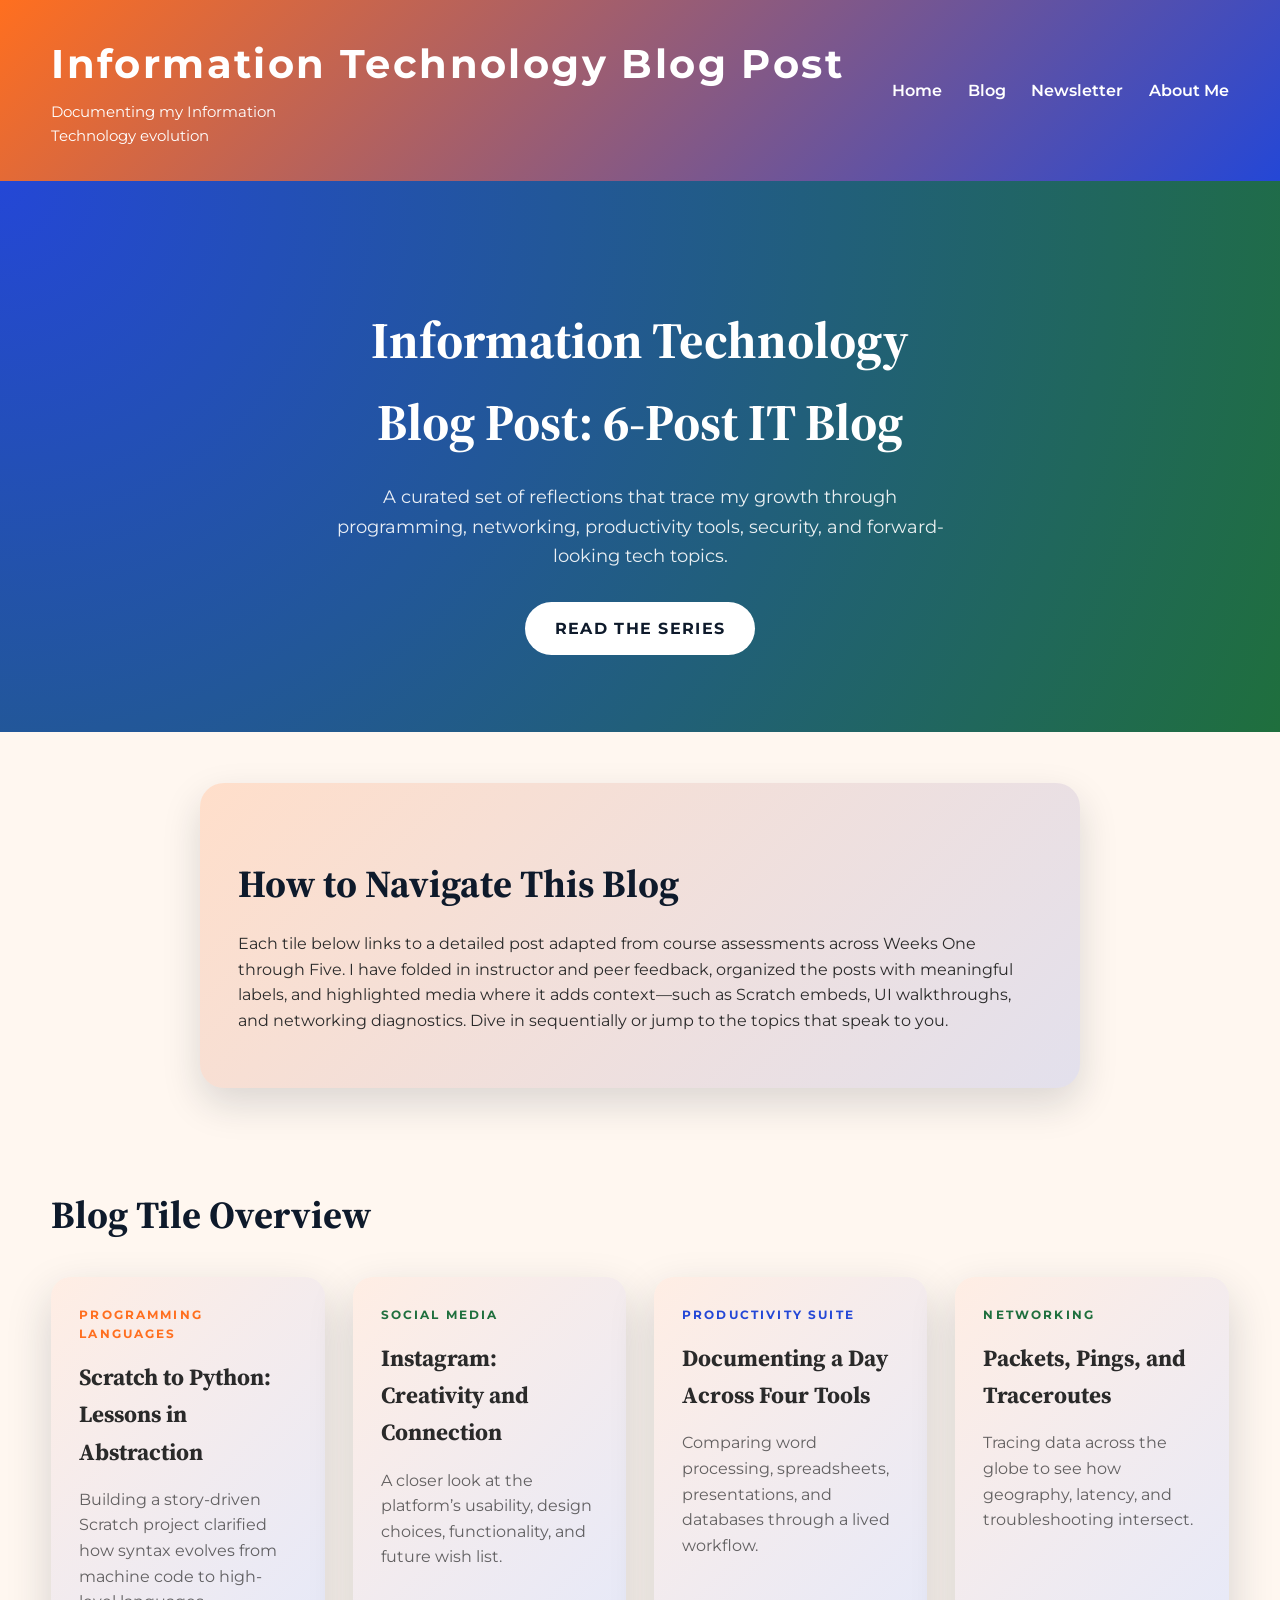
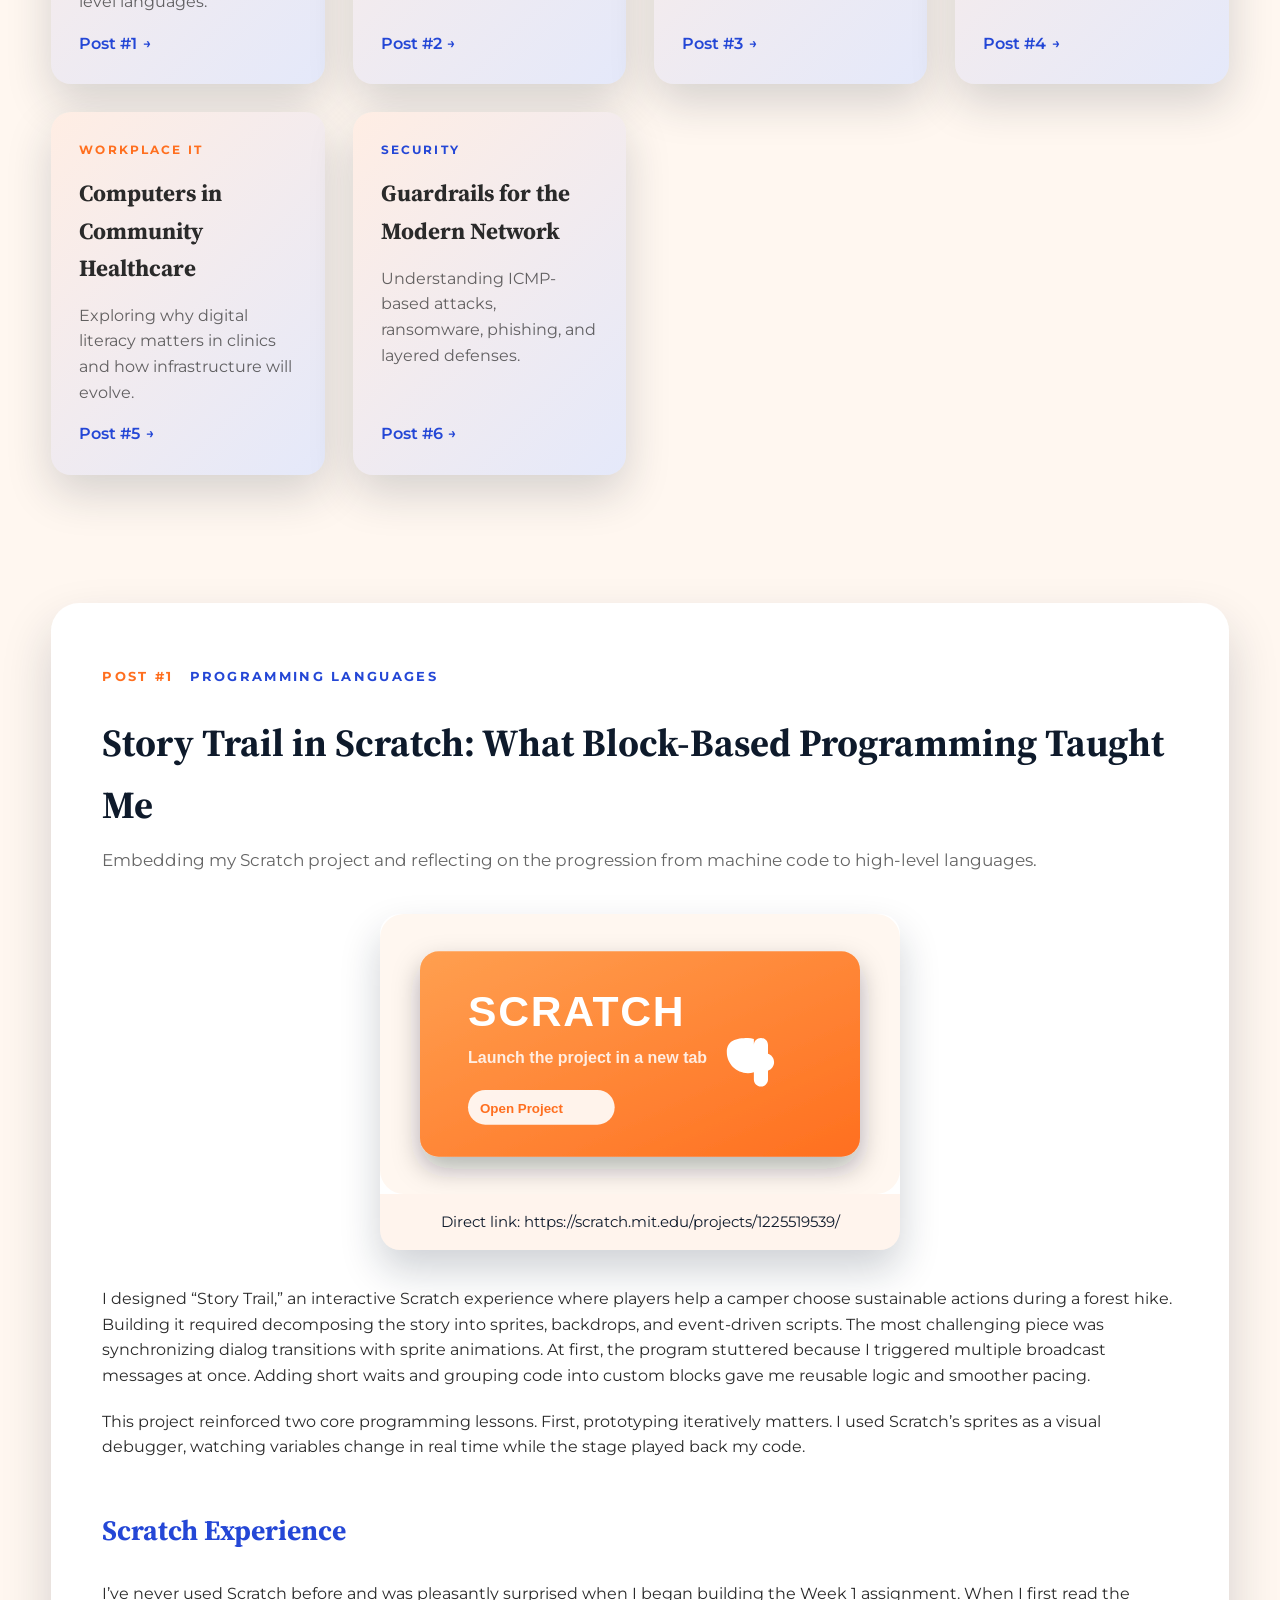
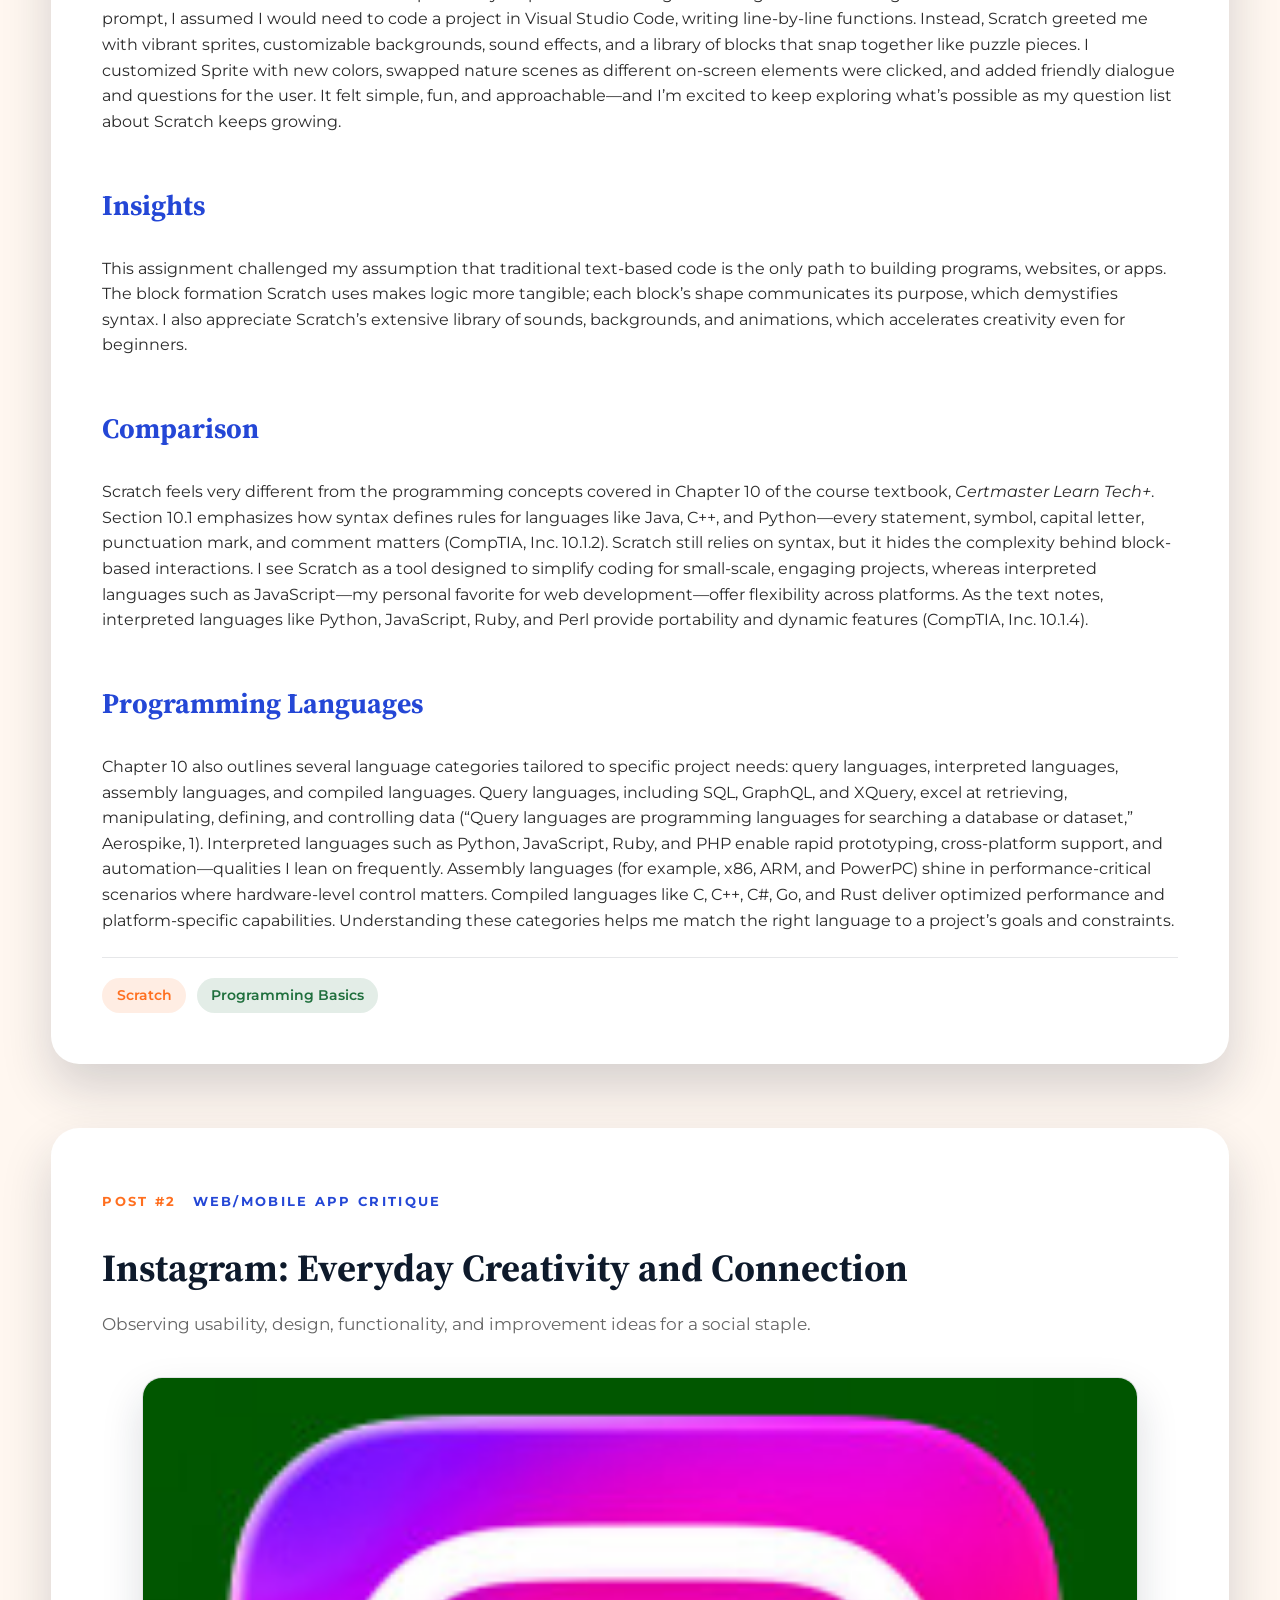
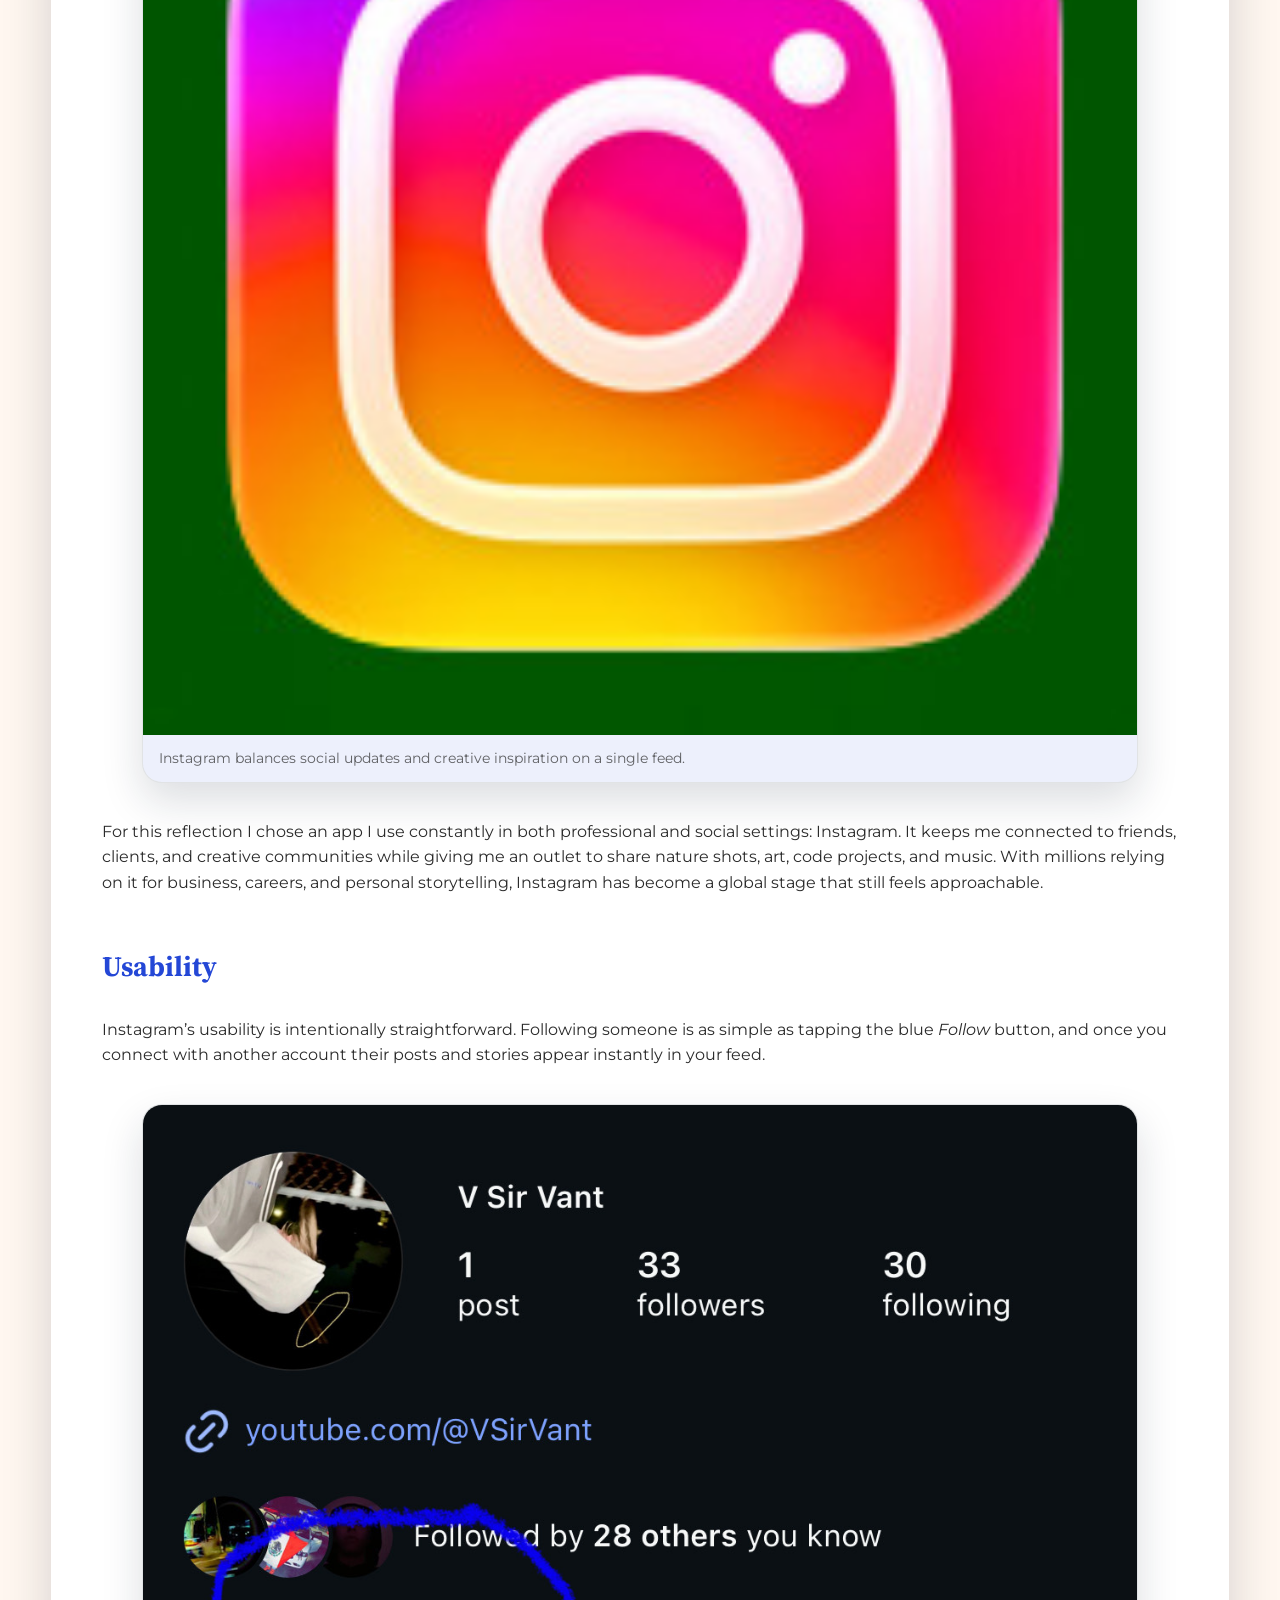
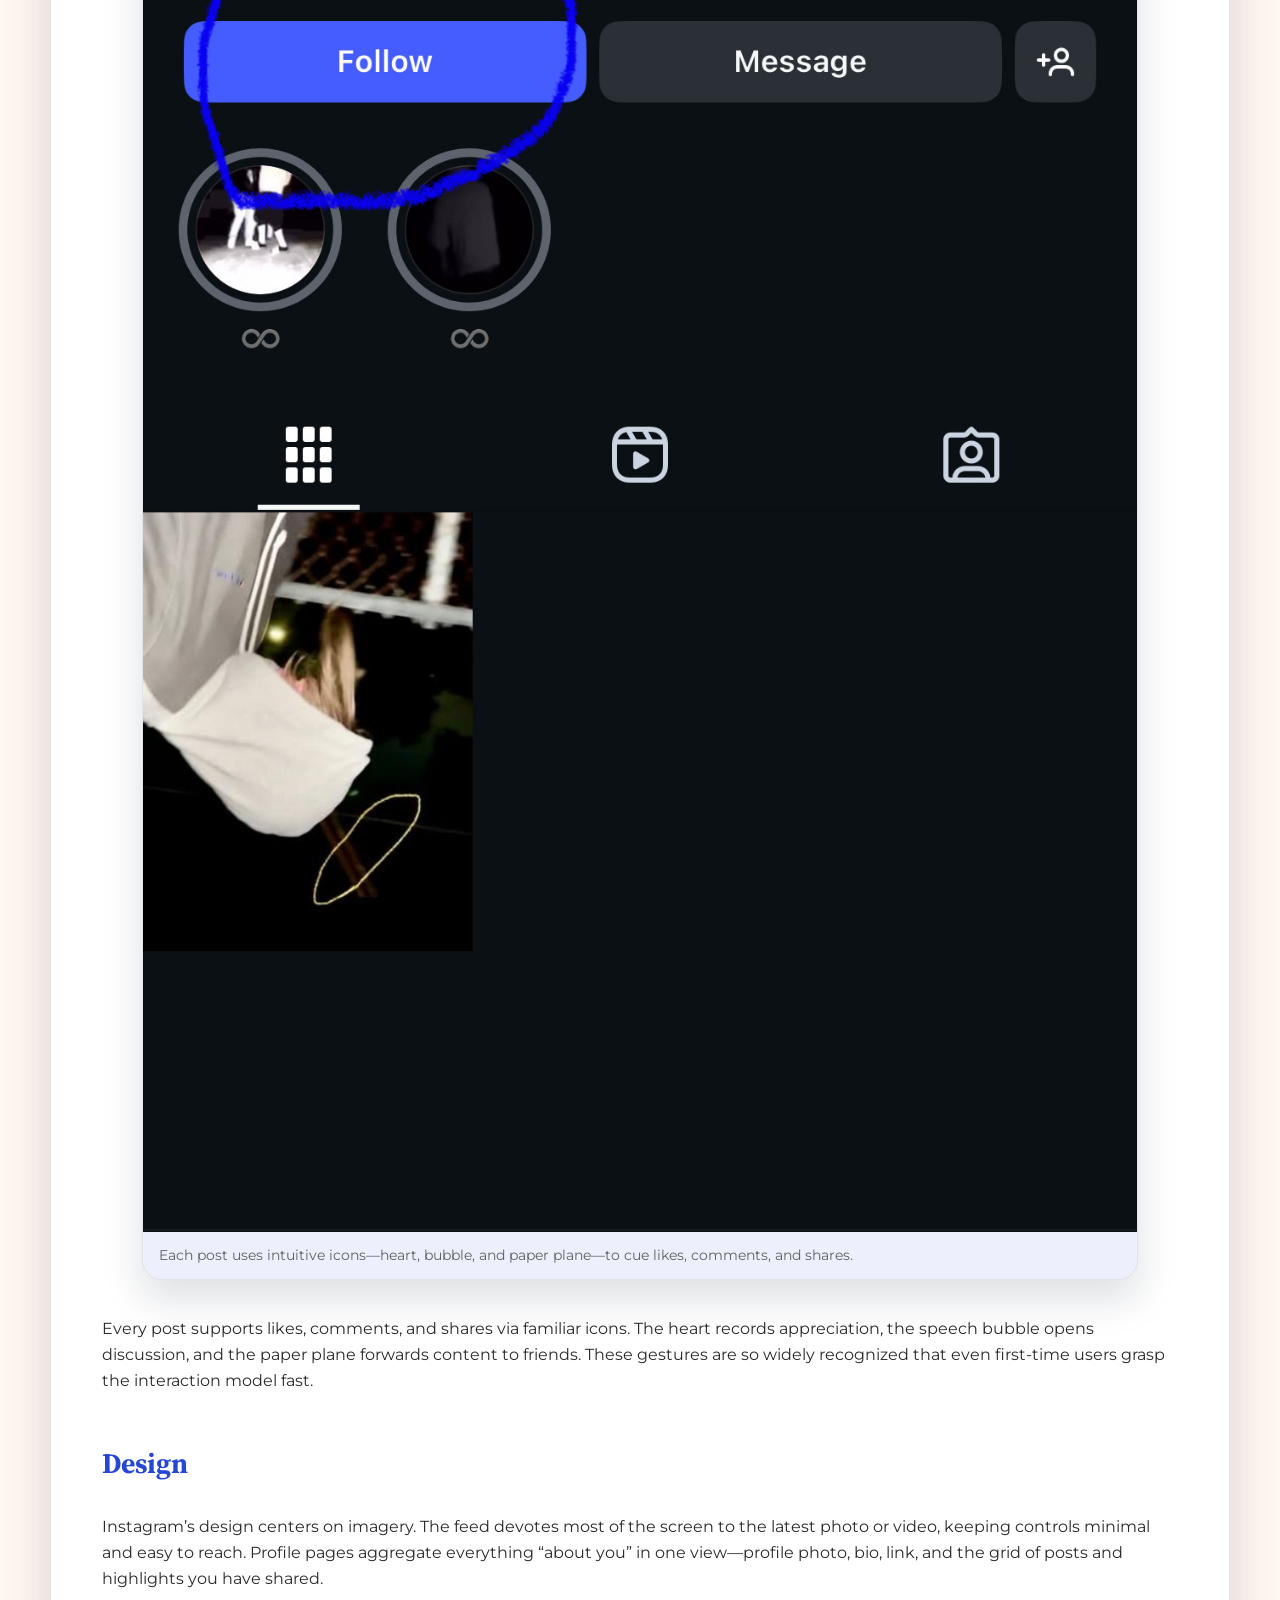
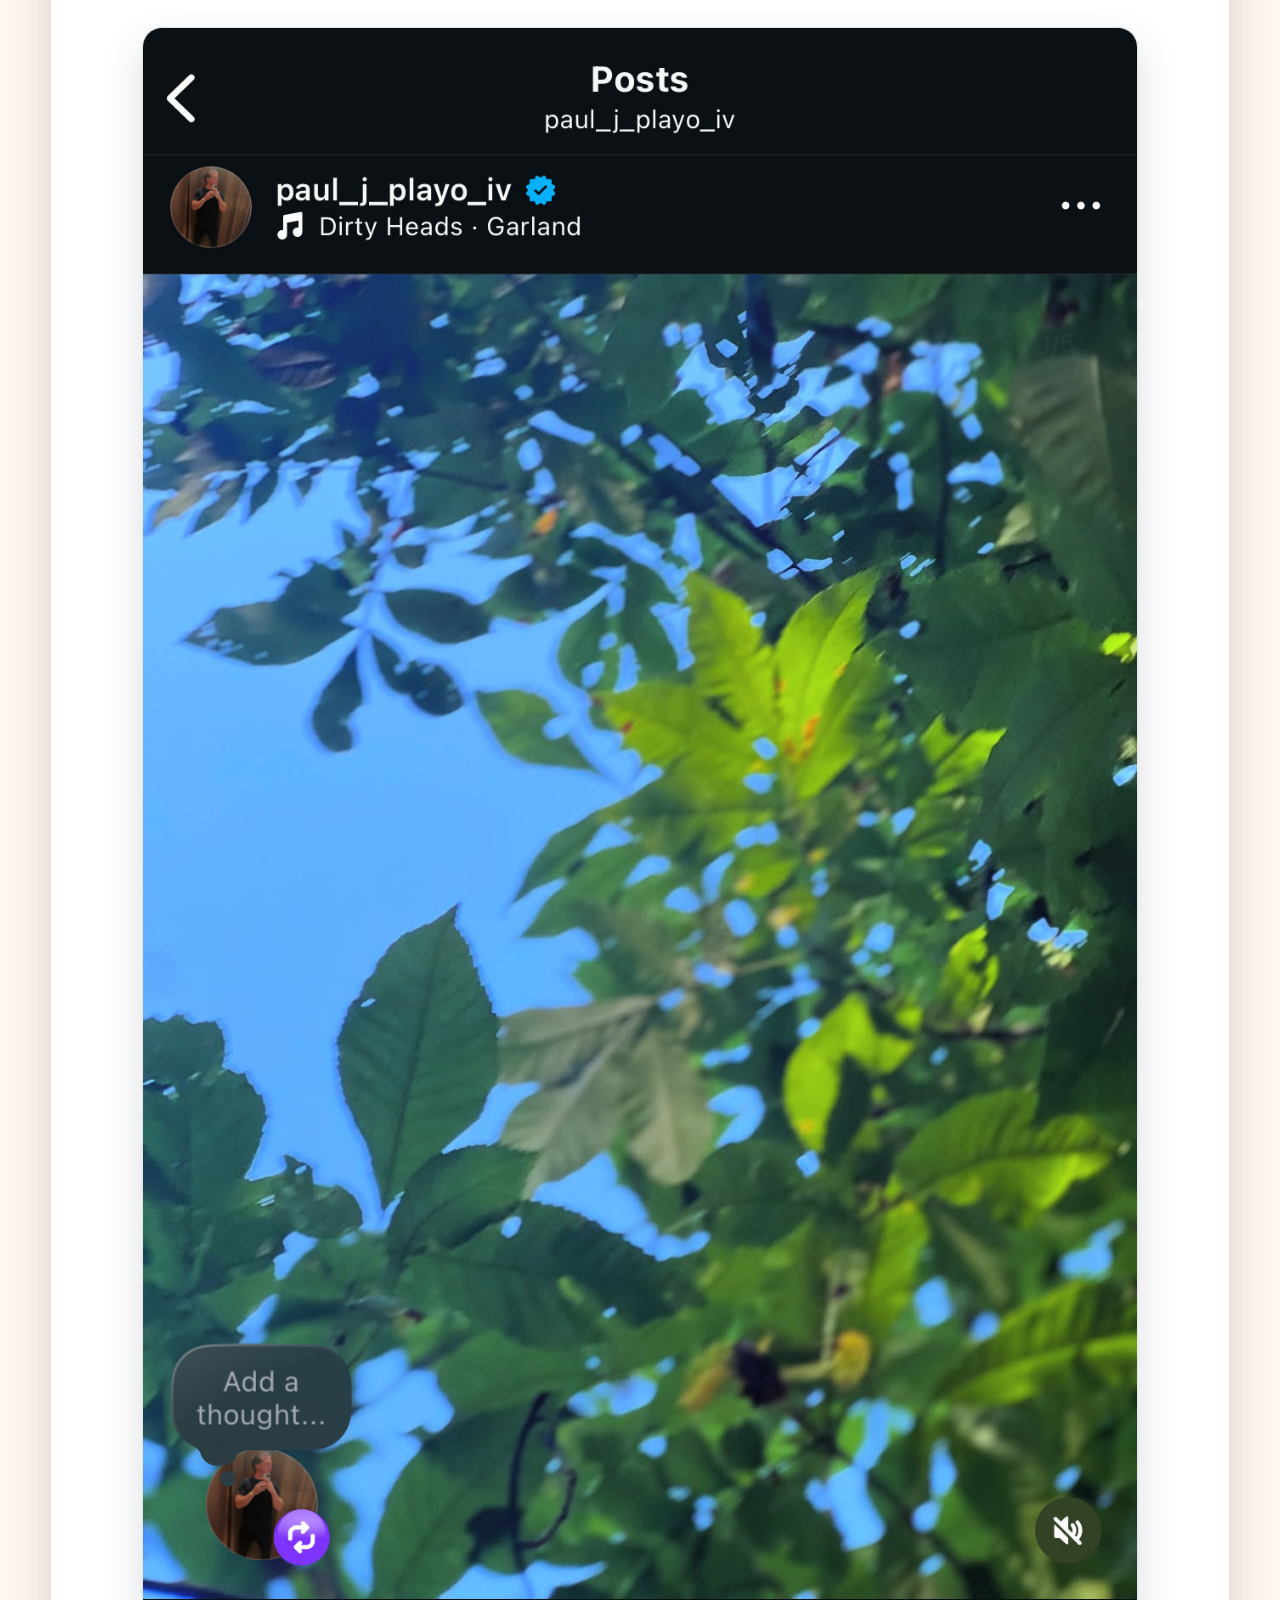
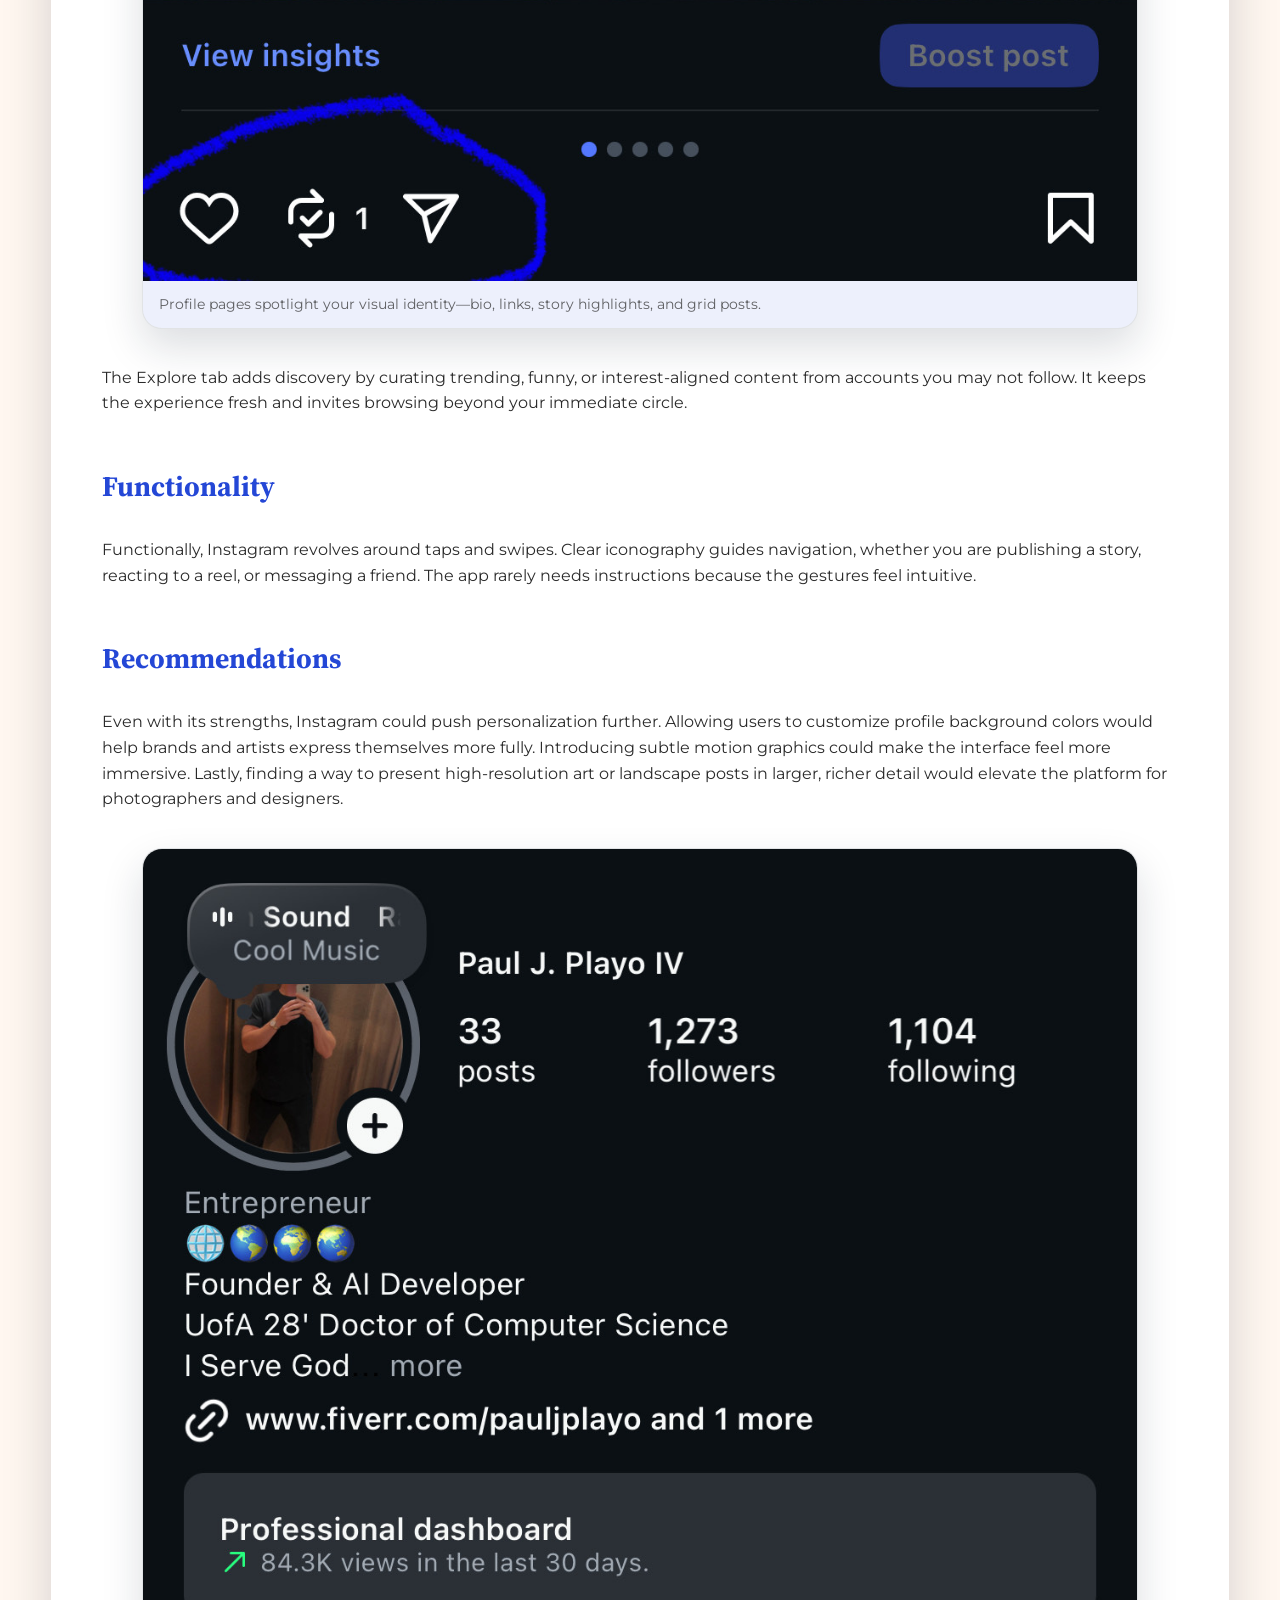
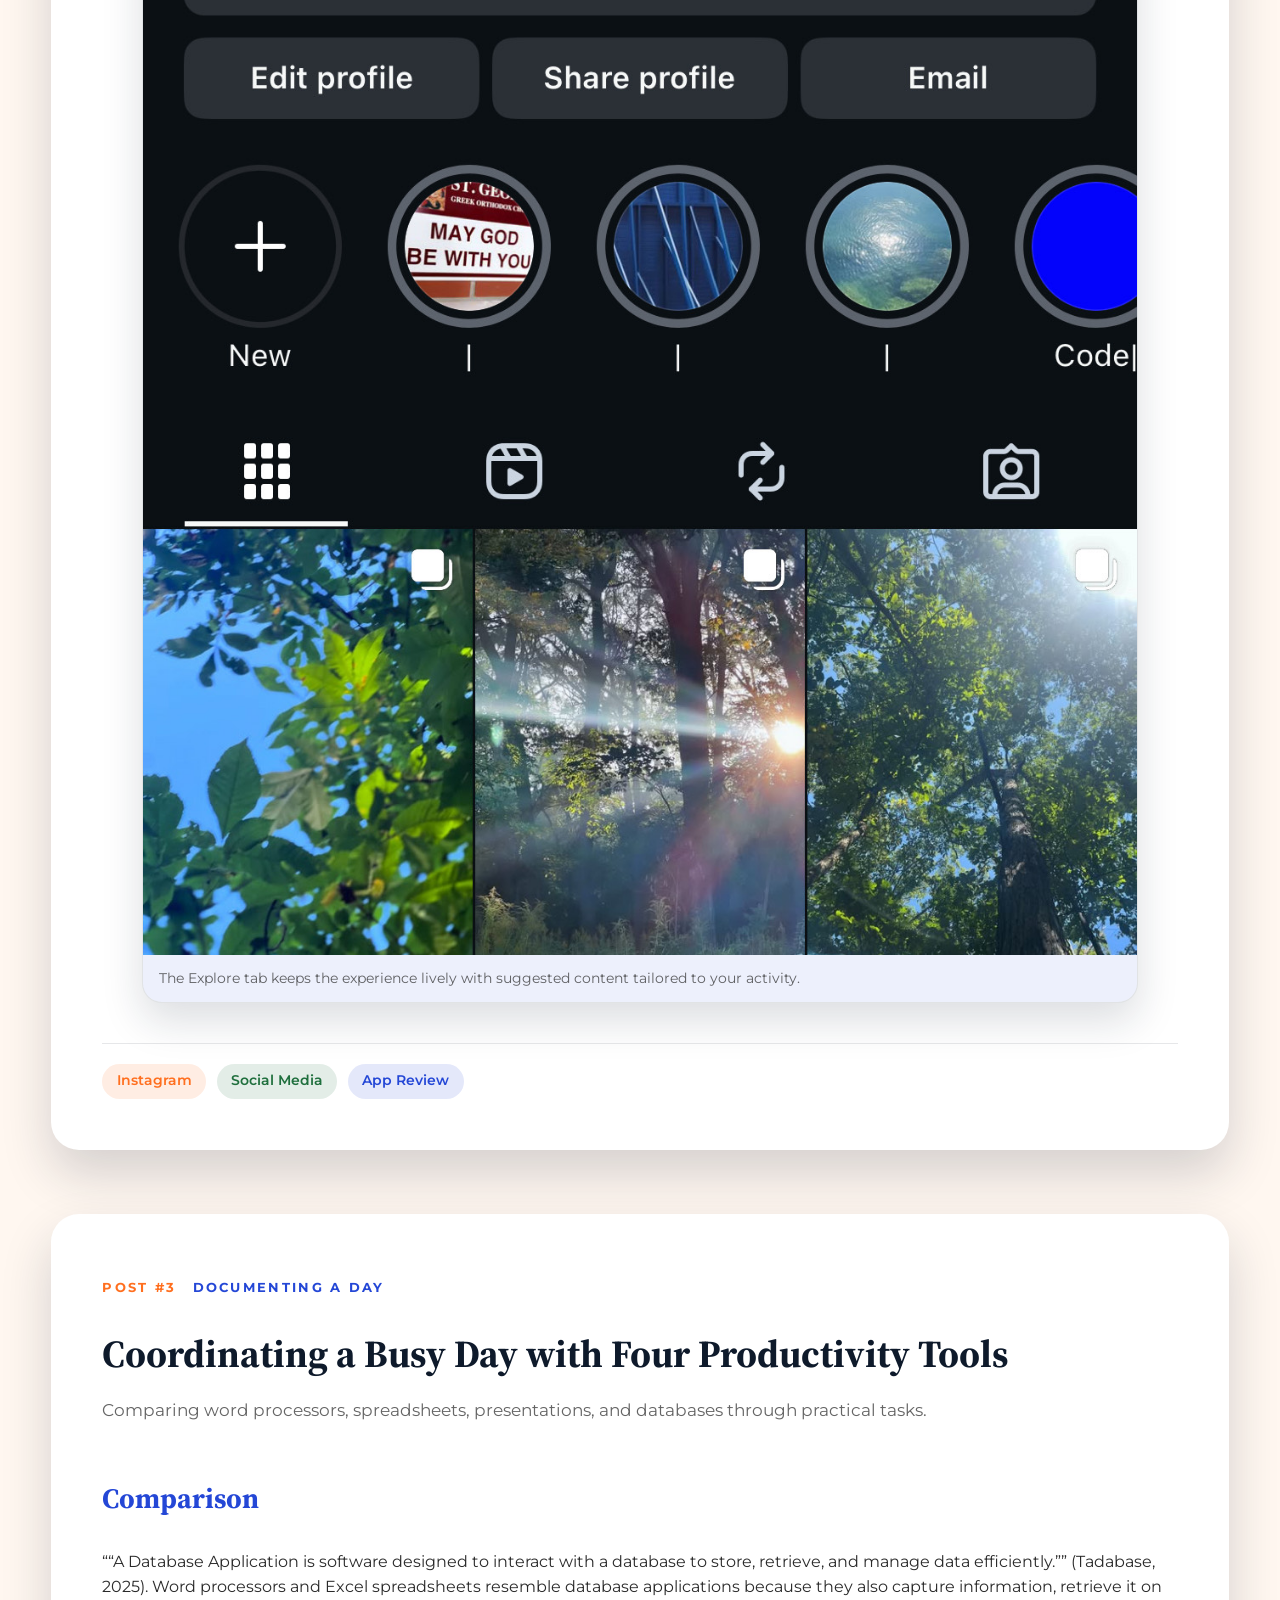
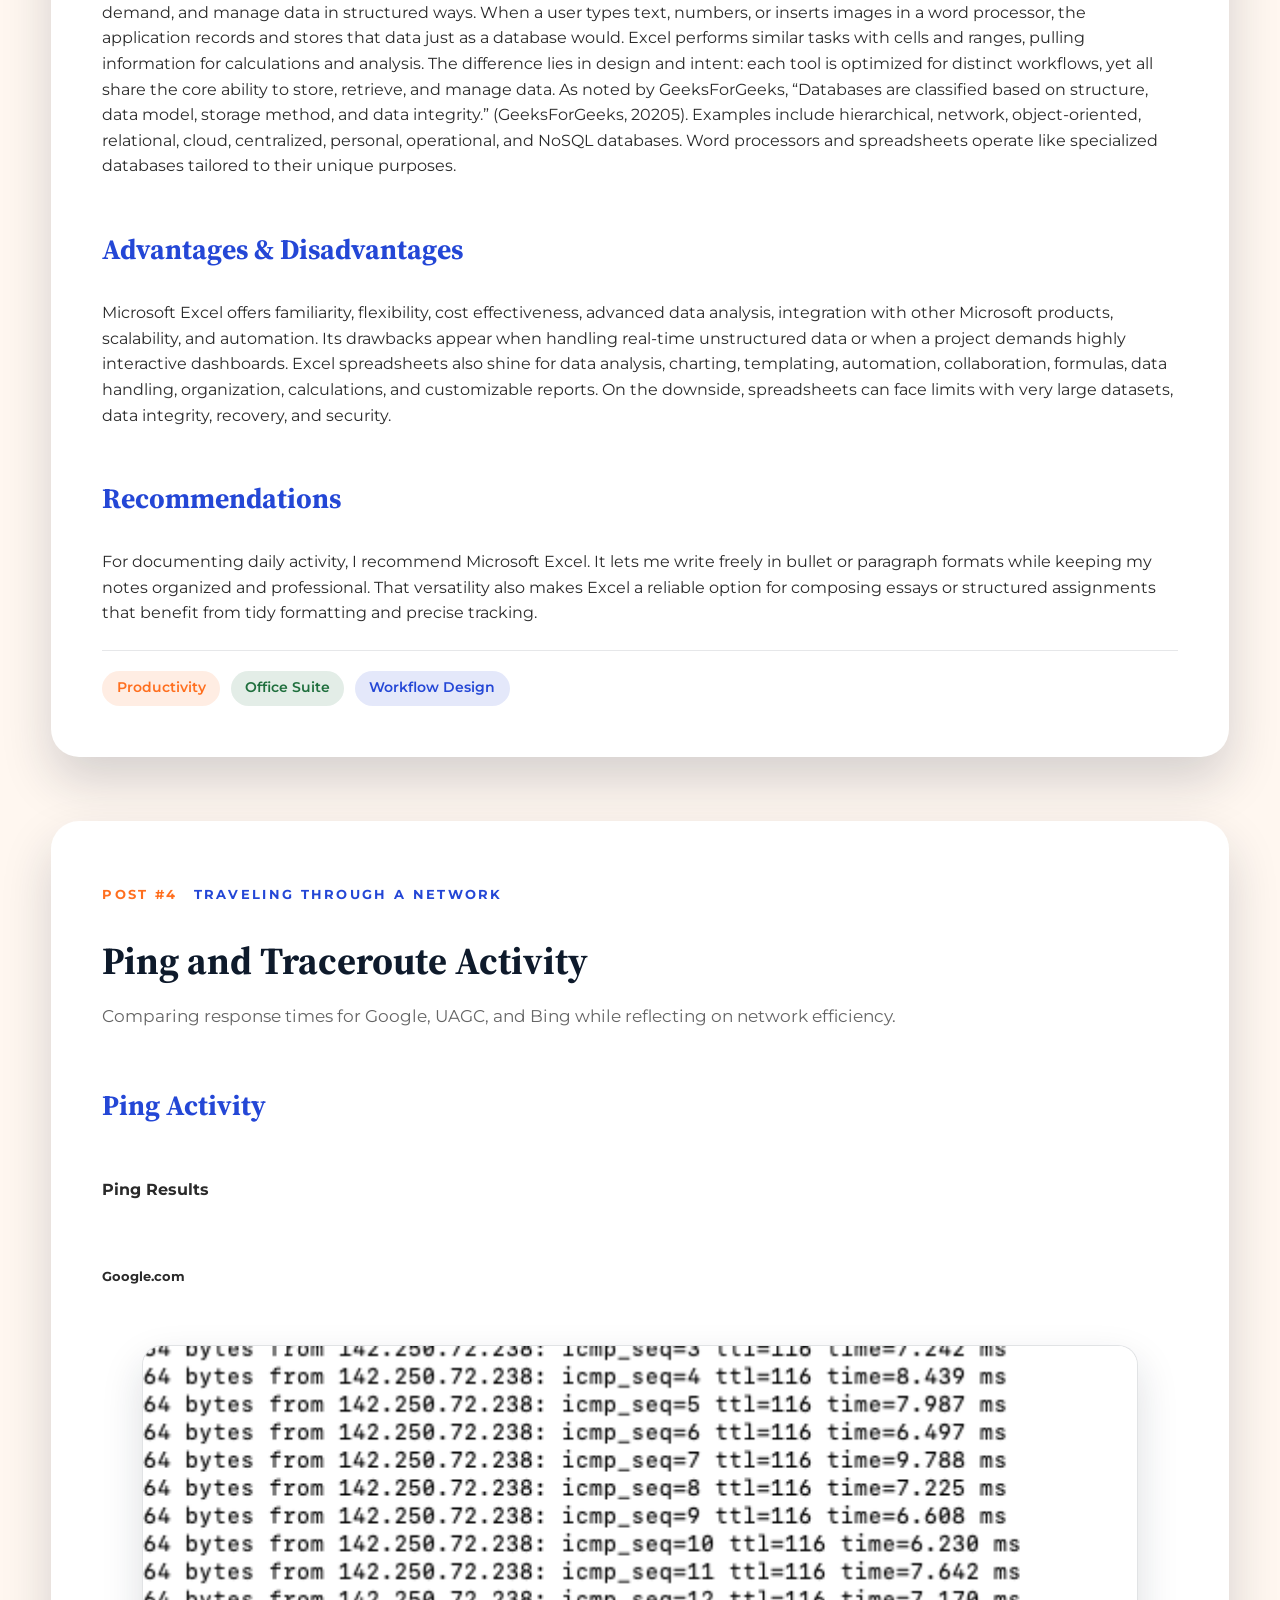
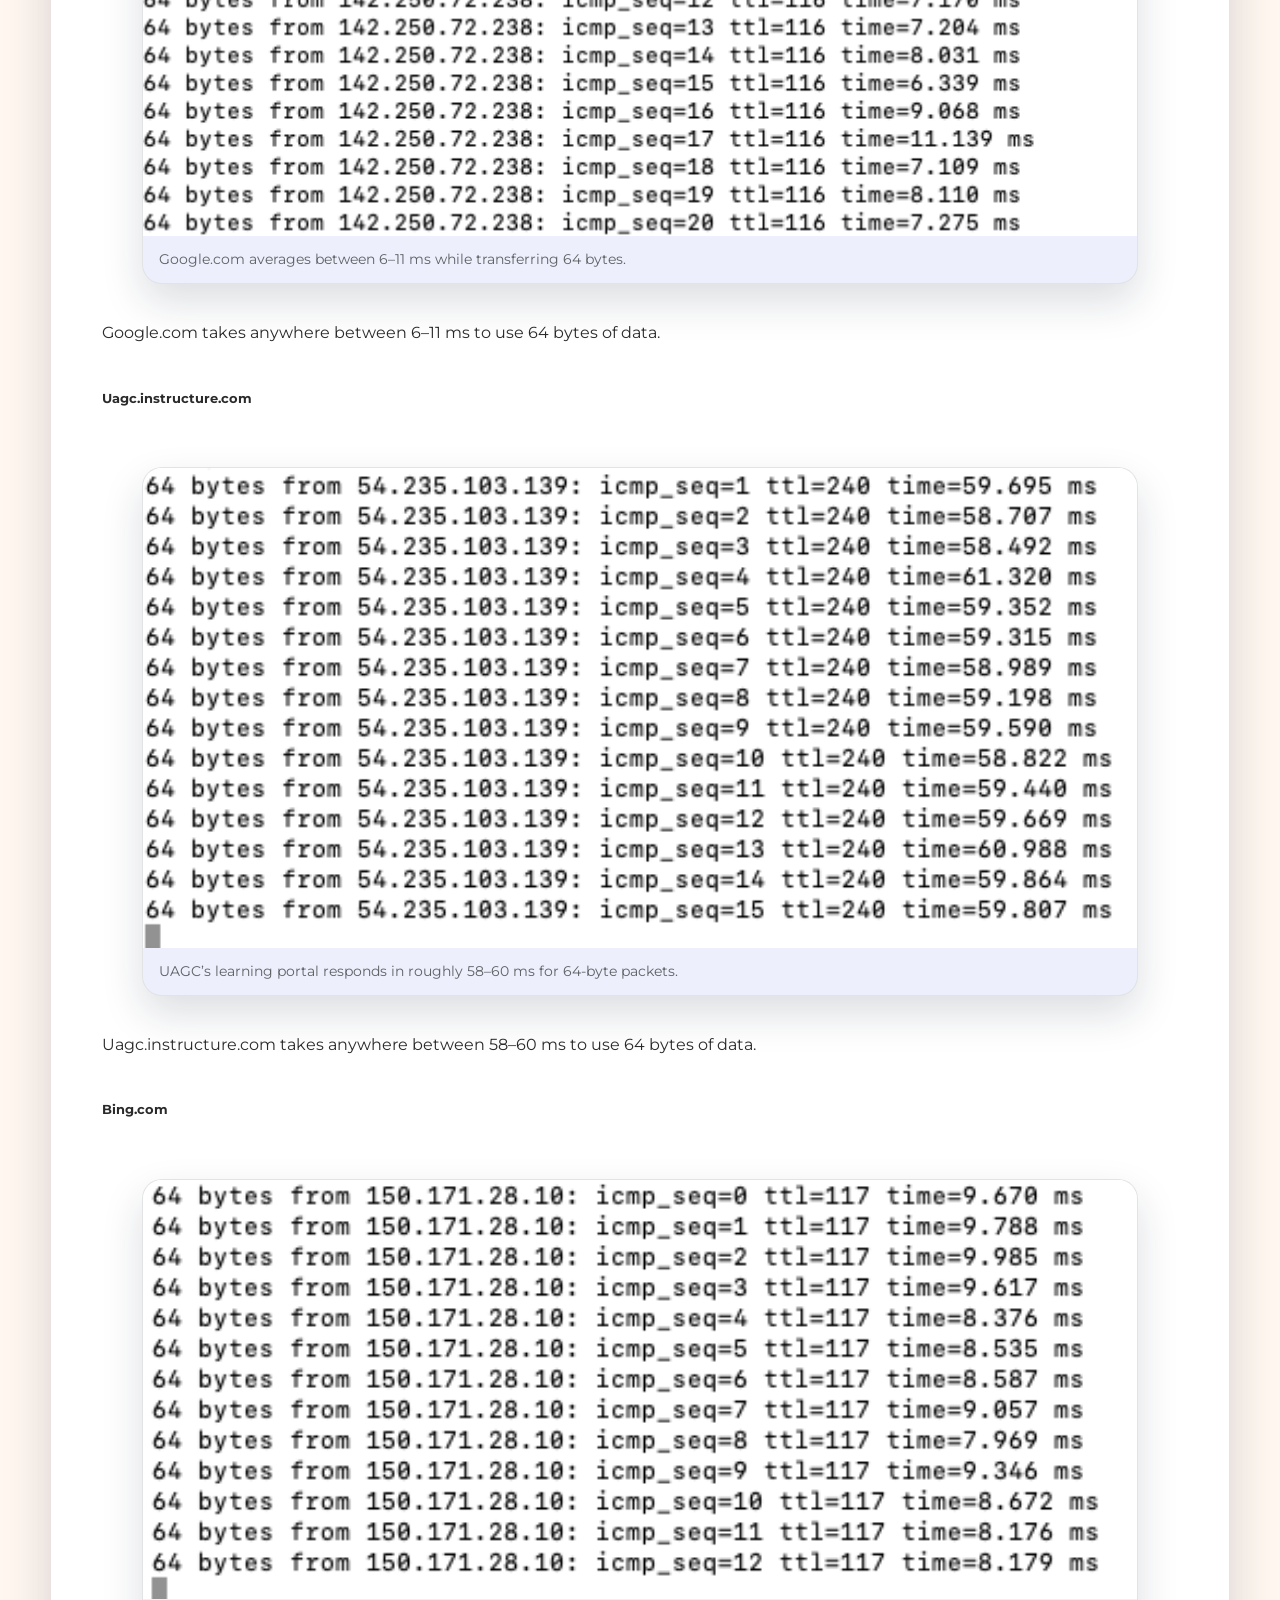
==== commit f6cc8c0d: "Update Scratch link and deployment config" ====
--- a/index.html
+++ b/index.html
@@ -102,7 +102,7 @@
         <div class="post-content">
           <figure class="scratch-link-card">
             <img src="assets/scratch-link.svg" alt="Scratch project link placeholder showing Scratch branding">
-            <figcaption>Direct link: <a href="https://scratch.mit.edu/projects/123456789/" target="_blank" rel="noopener">https://scratch.mit.edu/projects/123456789/</a></figcaption>
+            <figcaption>Direct link: <a href="https://scratch.mit.edu/projects/1225519539/" target="_blank" rel="noopener">https://scratch.mit.edu/projects/1225519539/</a></figcaption>
           </figure>
           <p>I designed “Story Trail,” an interactive Scratch experience where players help a camper choose sustainable actions during a forest hike. Building it required decomposing the story into sprites, backdrops, and event-driven scripts. The most challenging piece was synchronizing dialog transitions with sprite animations. At first, the program stuttered because I triggered multiple broadcast messages at once. Adding short waits and grouping code into custom blocks gave me reusable logic and smoother pacing.</p>
           <p>This project reinforced two core programming lessons. First, prototyping iteratively matters. I used Scratch’s sprites as a visual debugger, watching variables change in real time while the stage played back my code.</p>
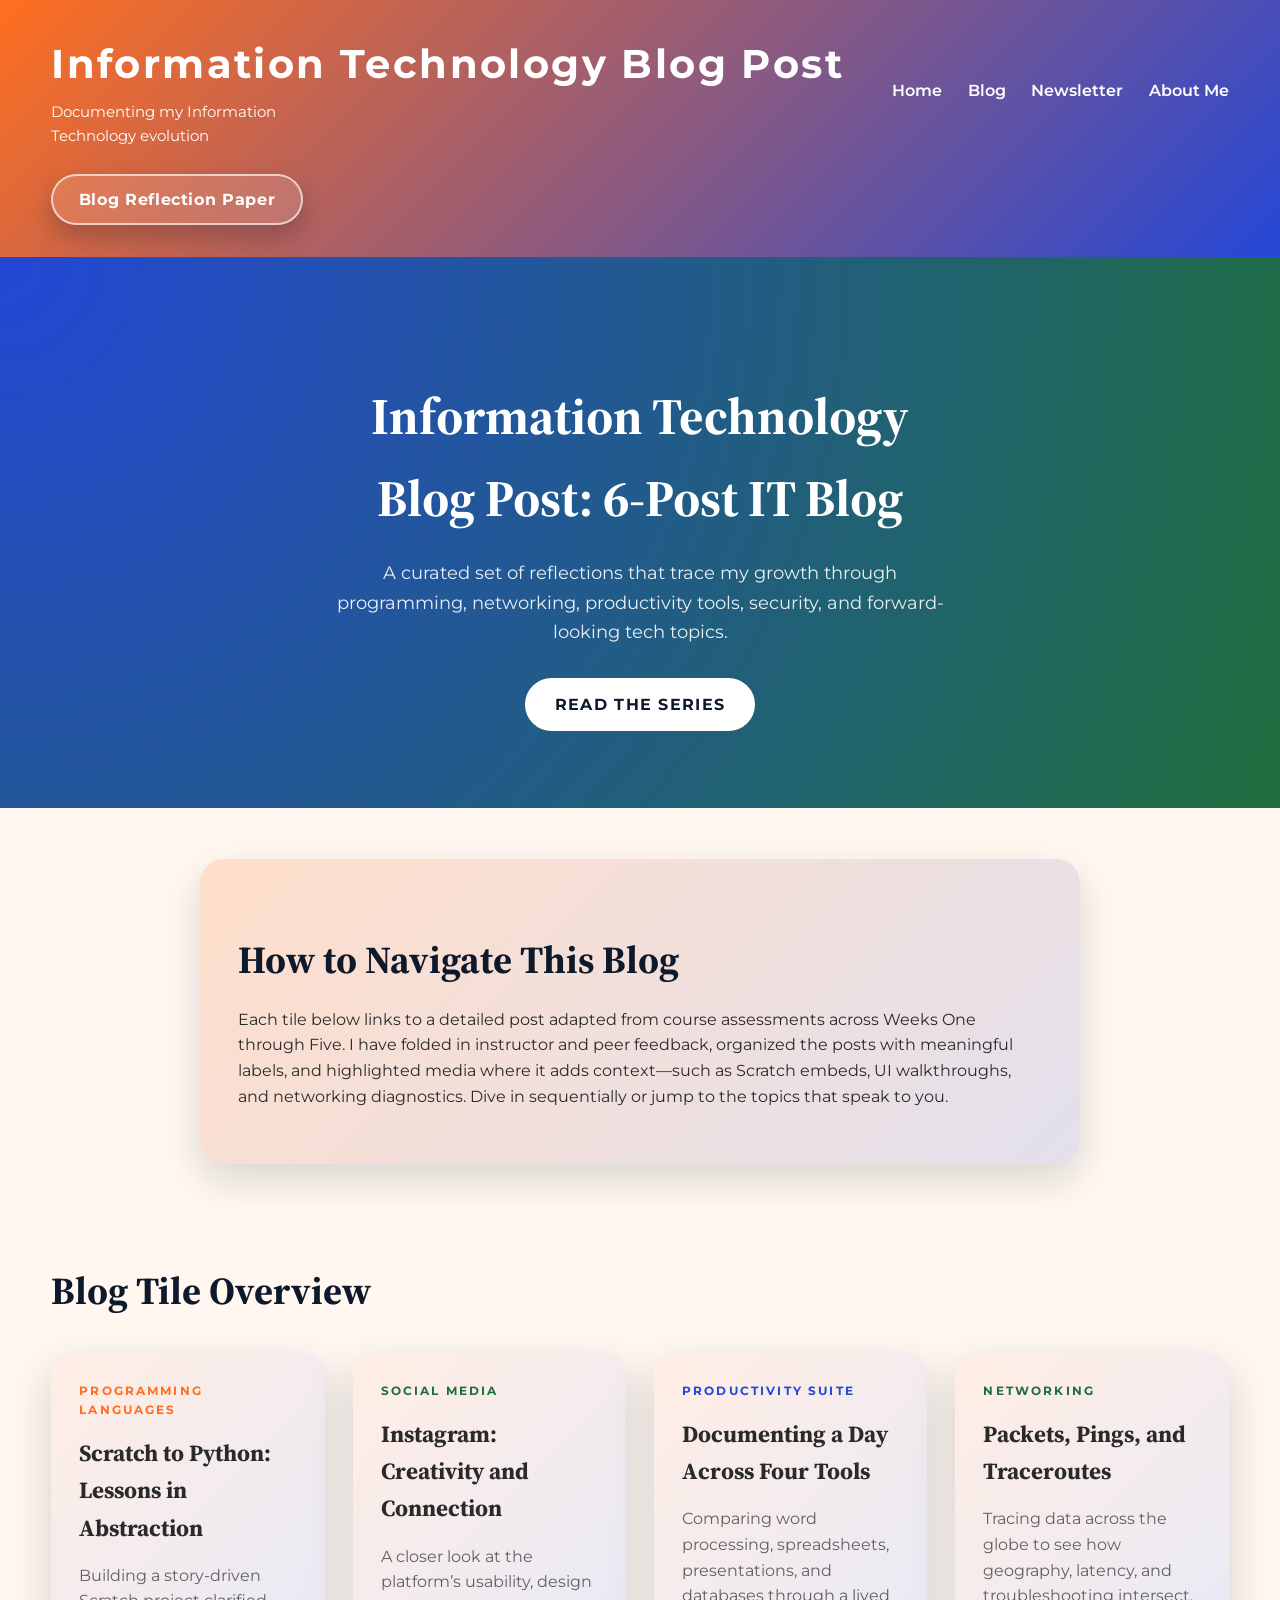
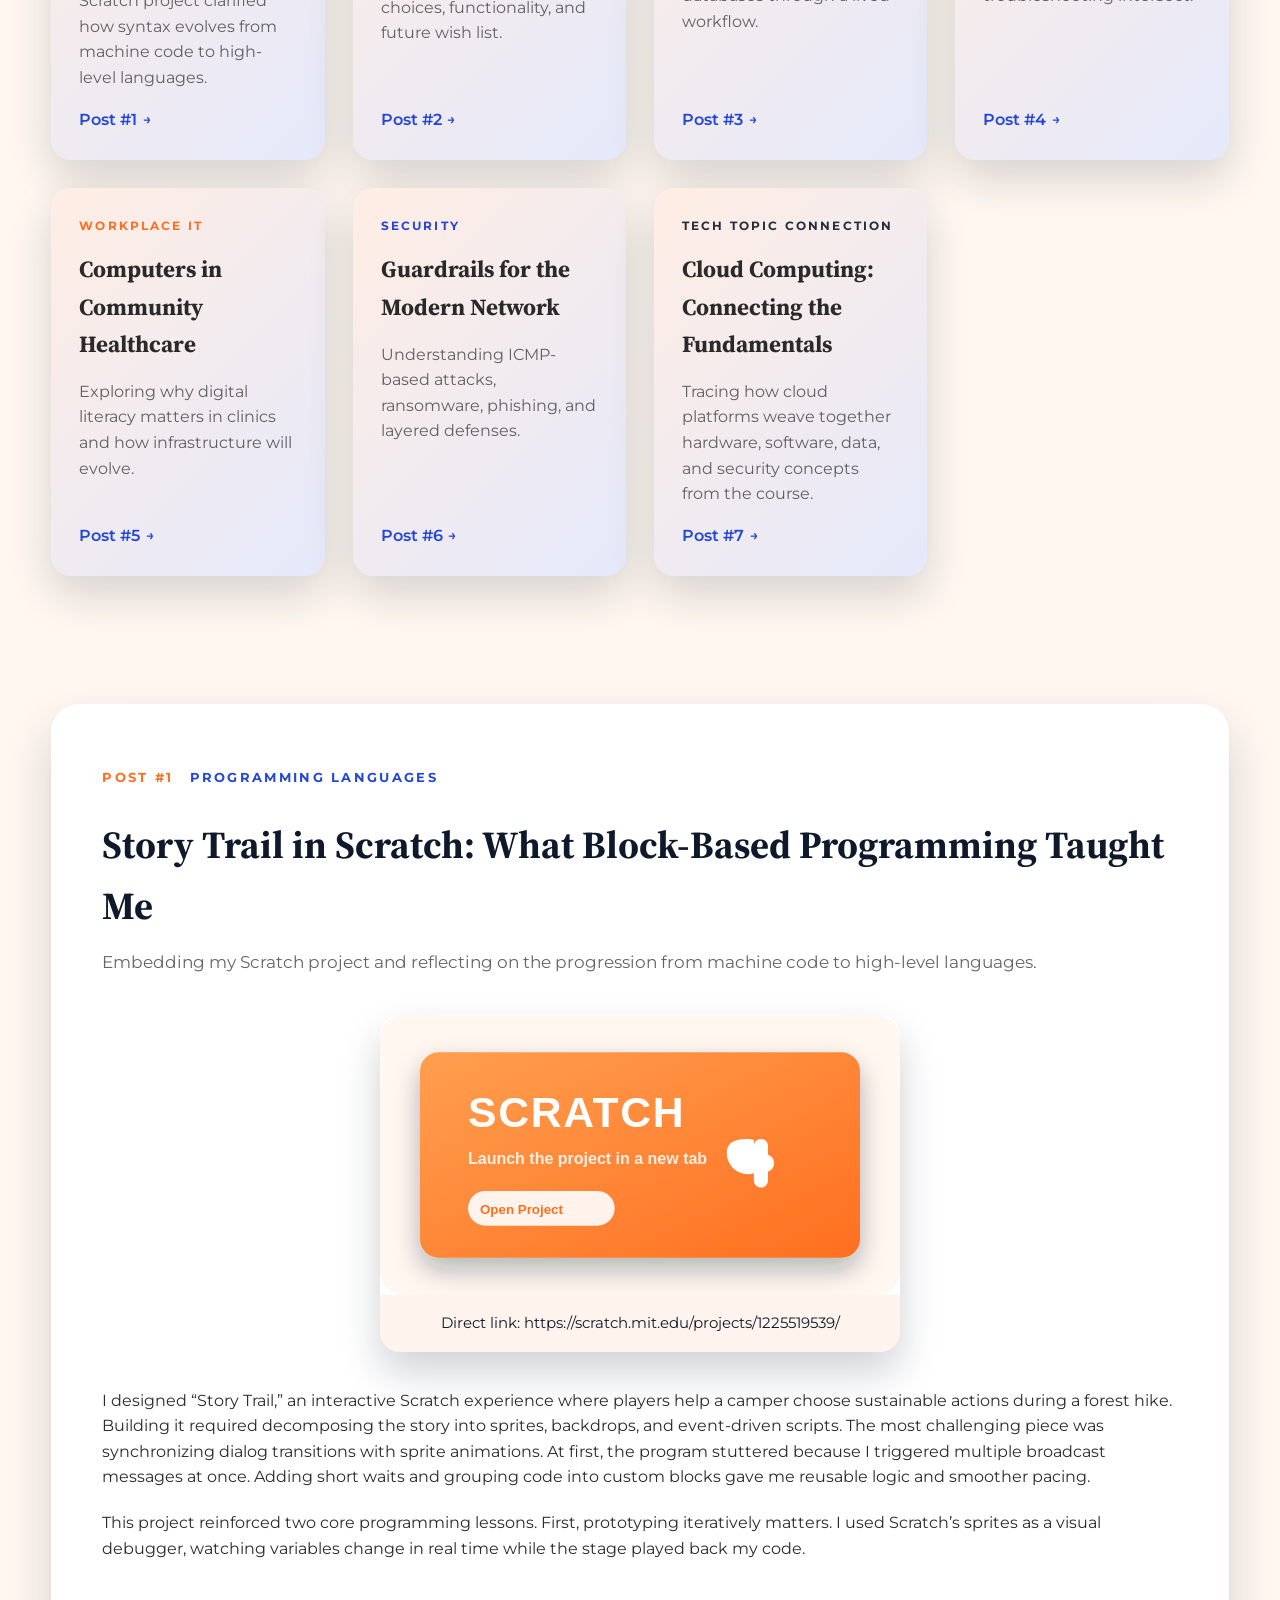
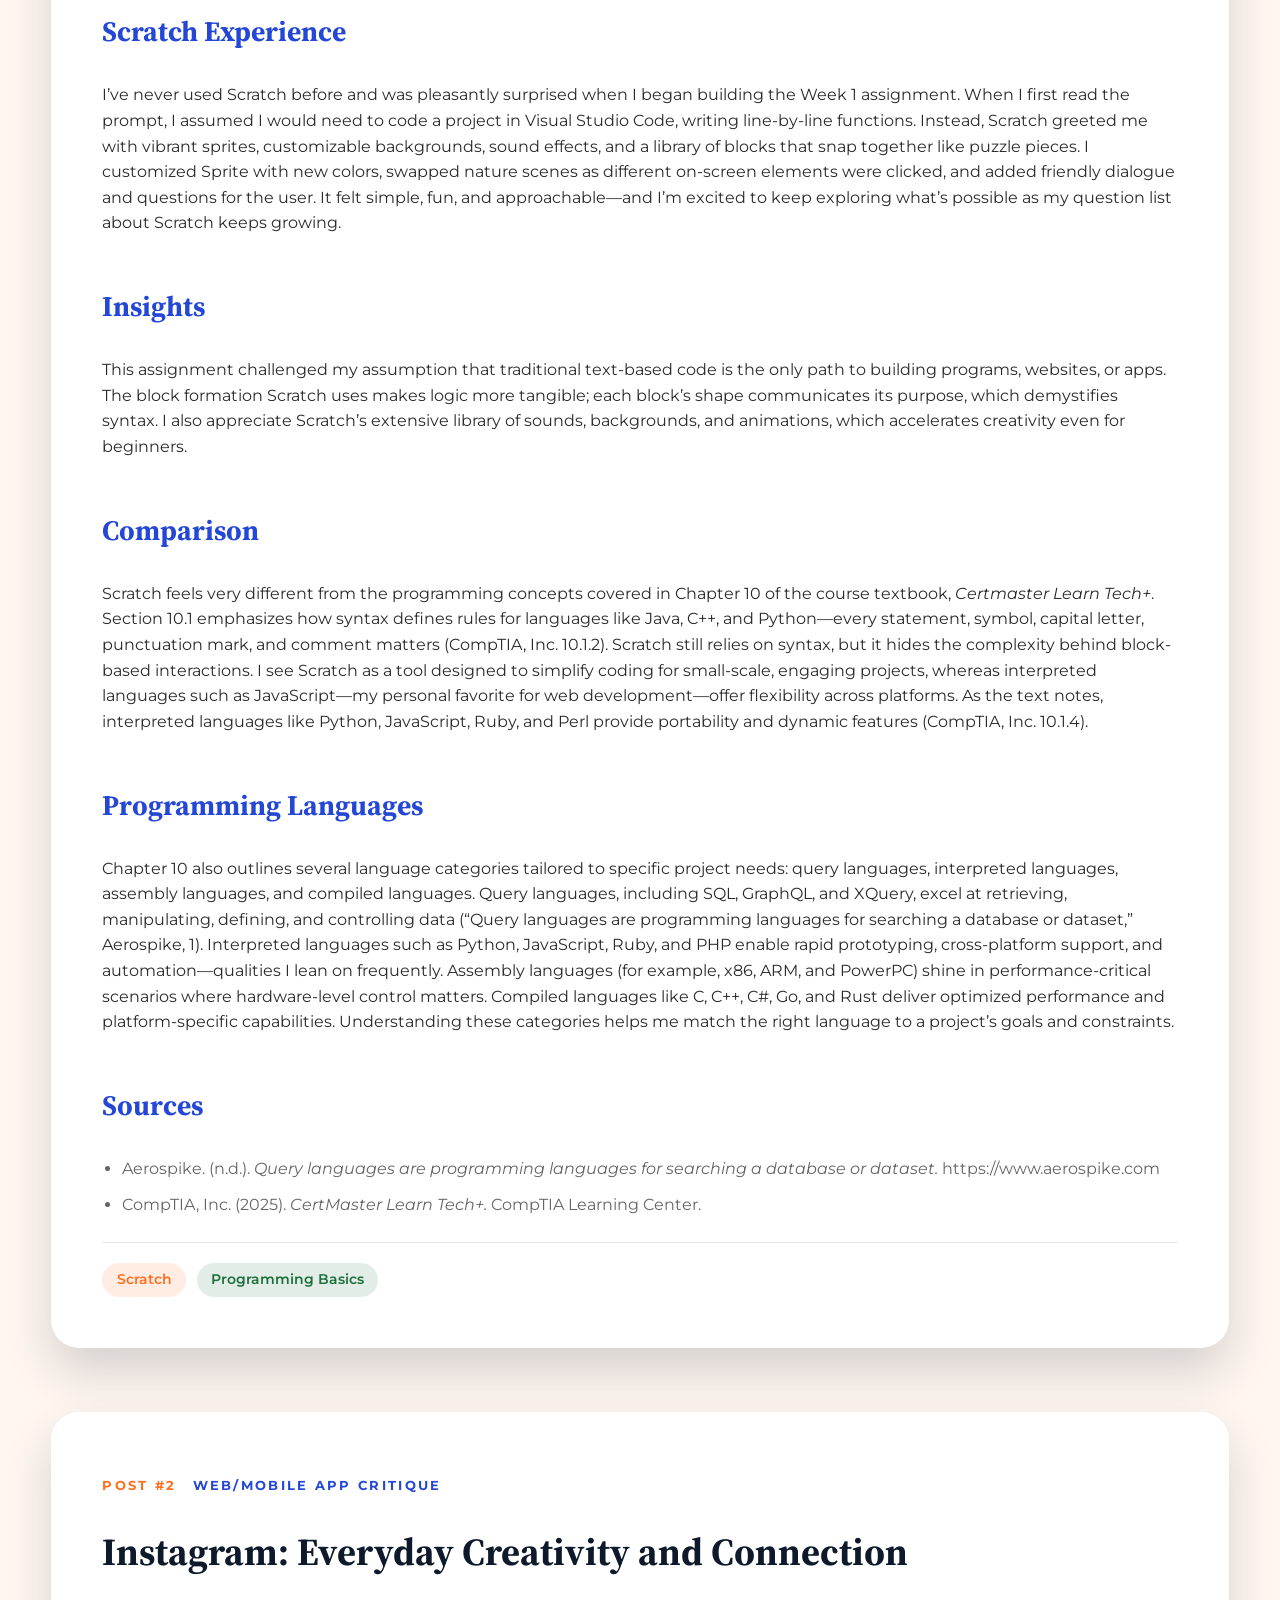
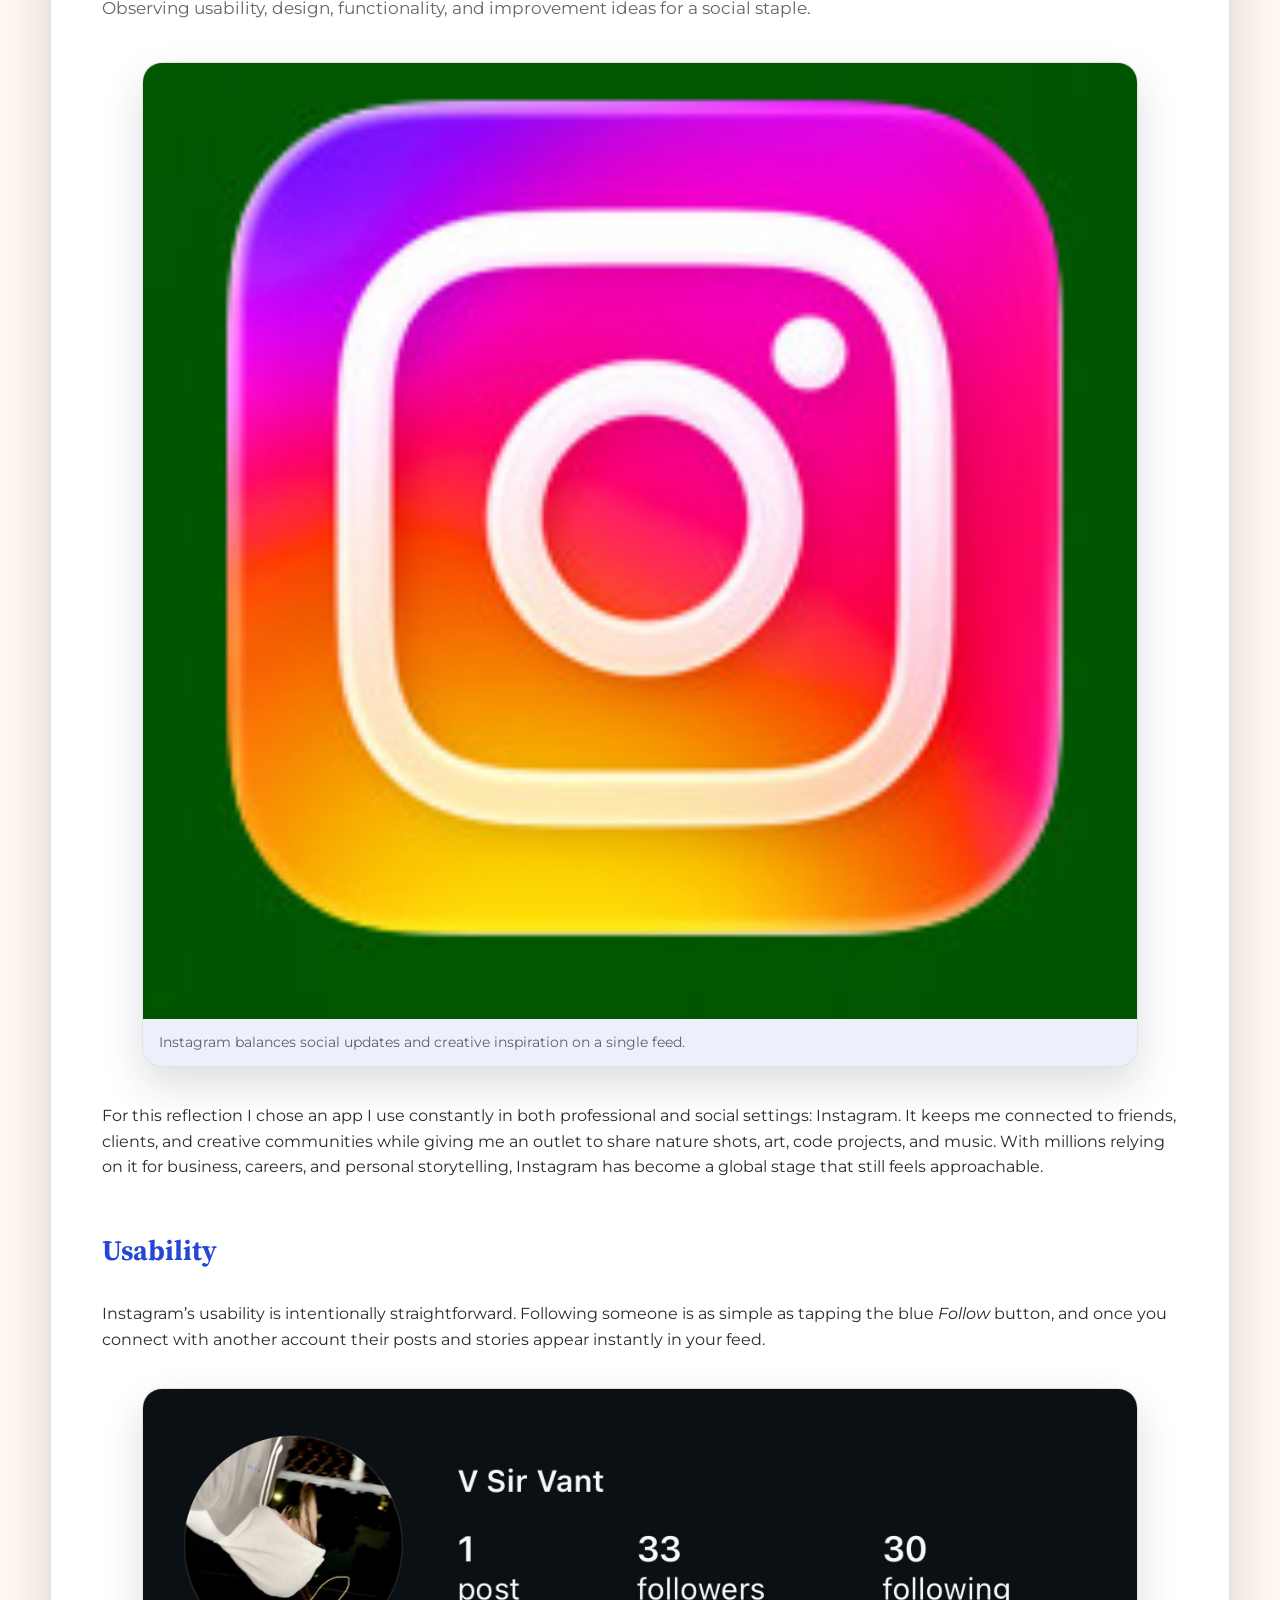
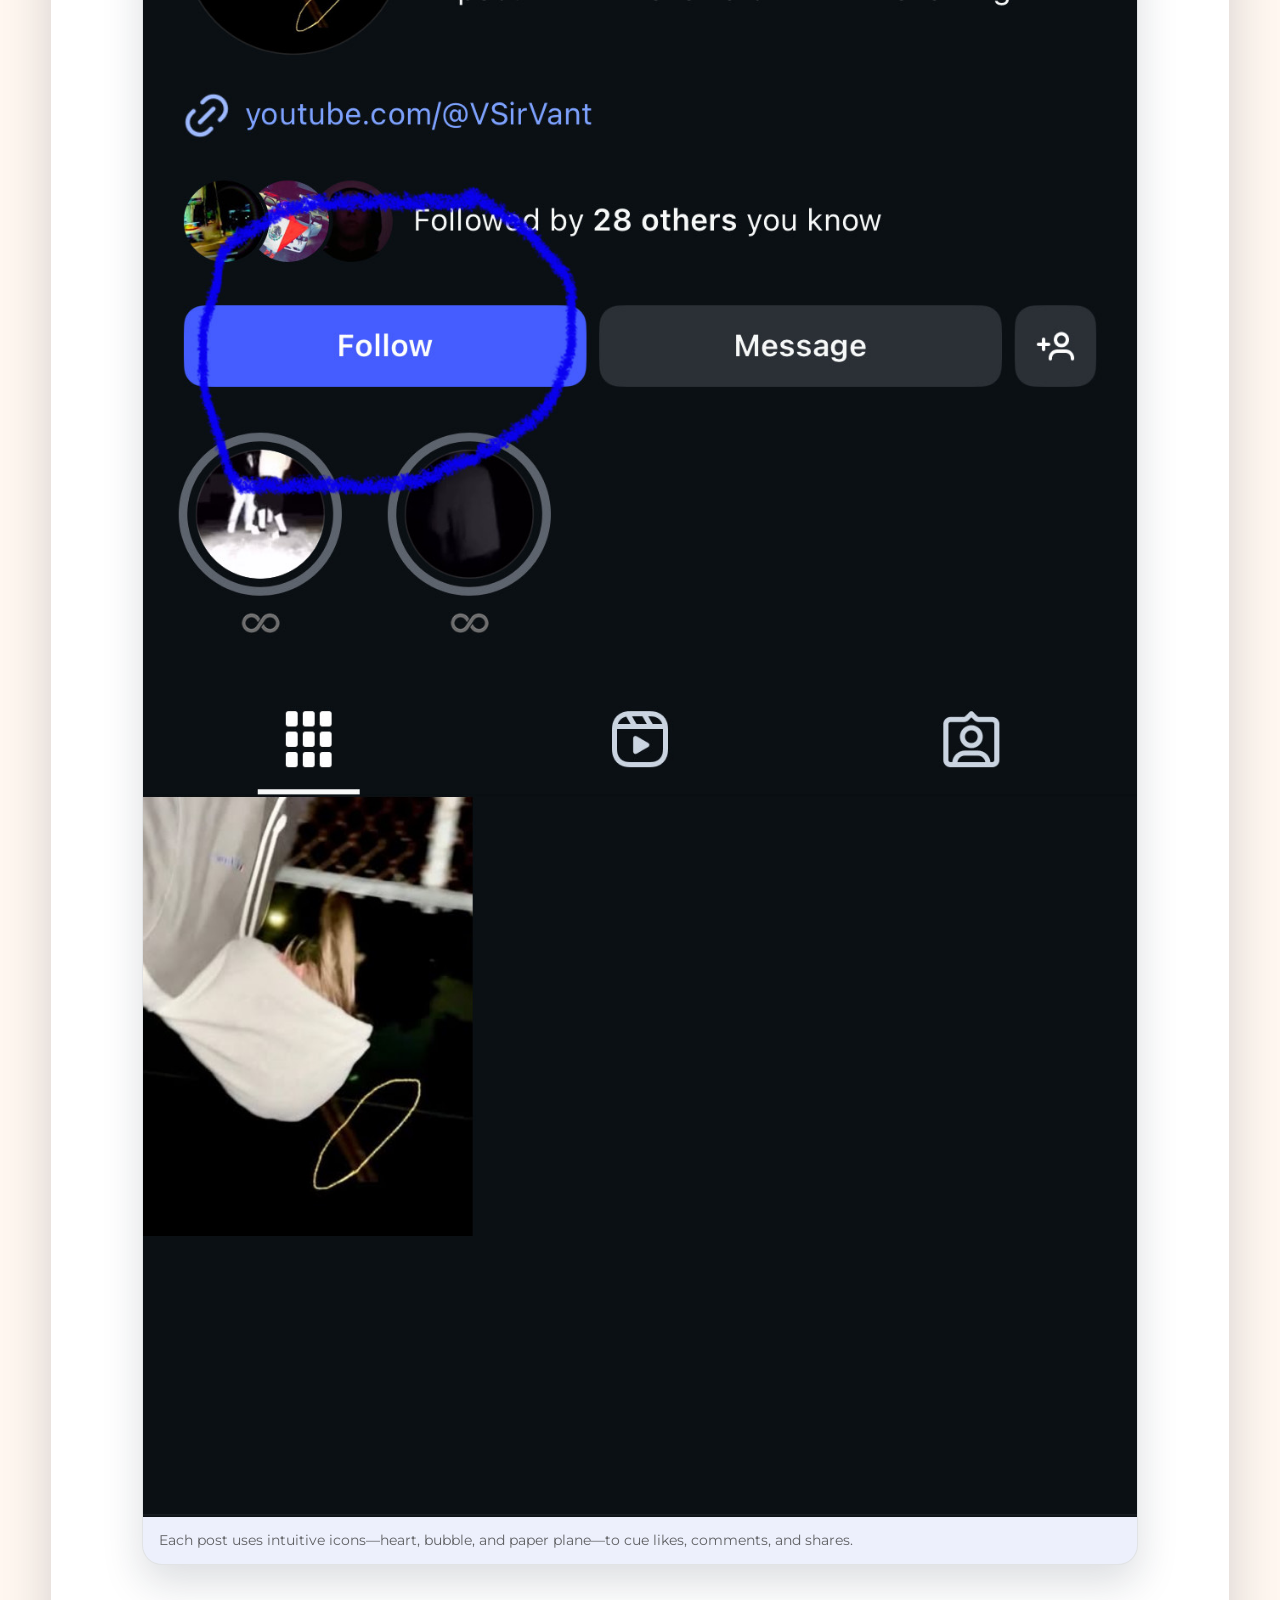
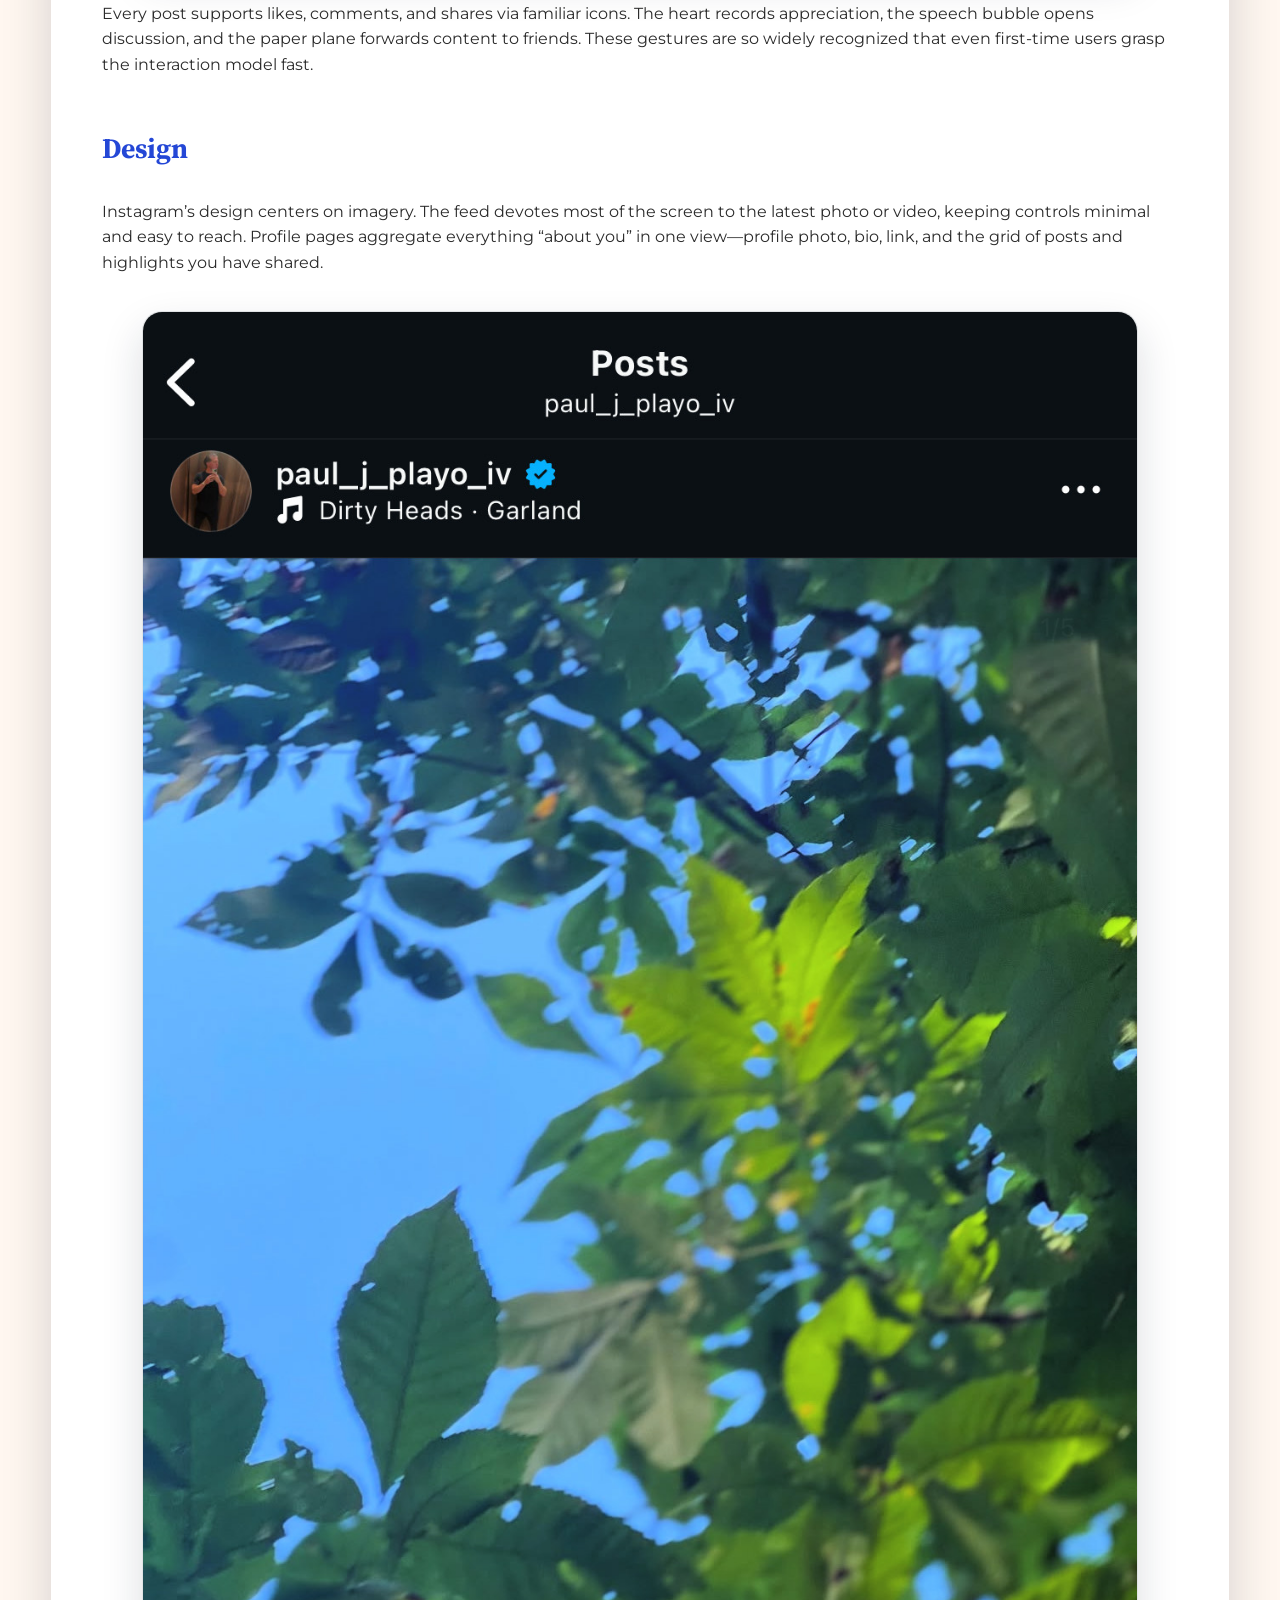
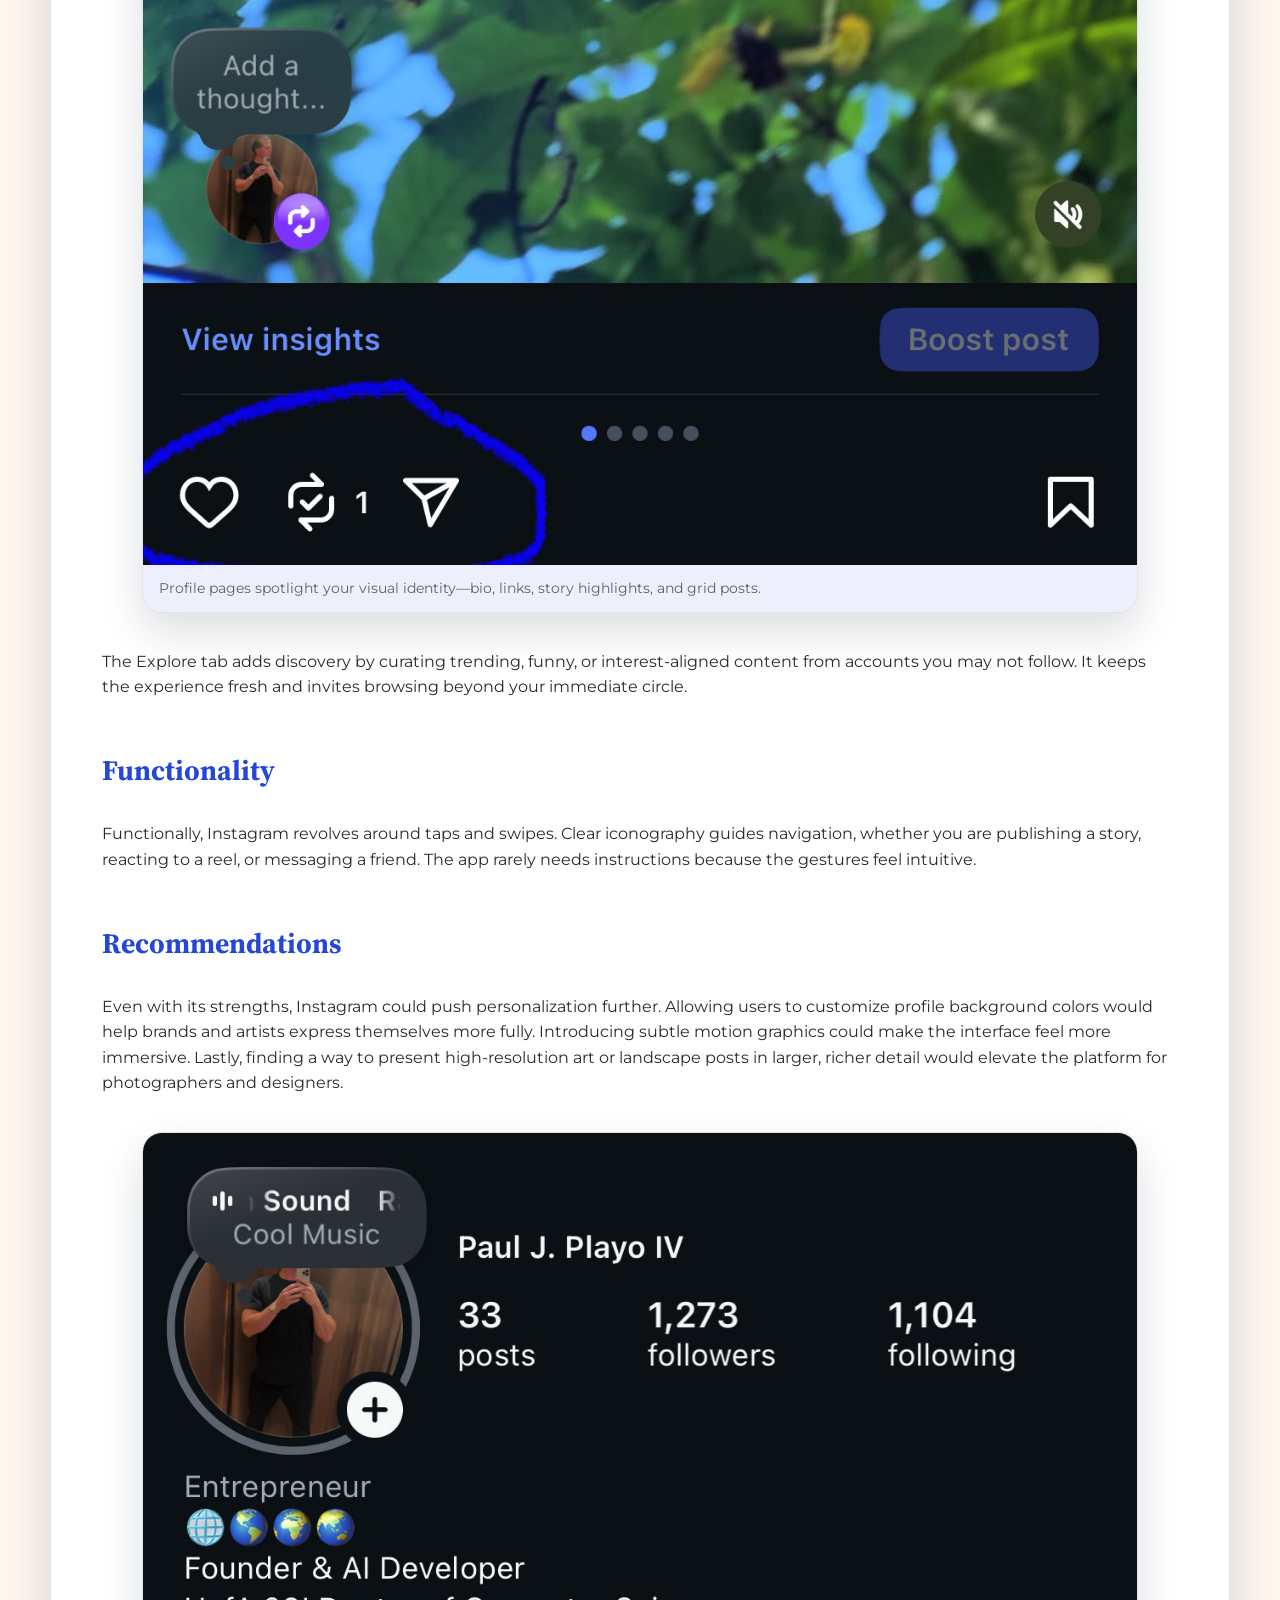
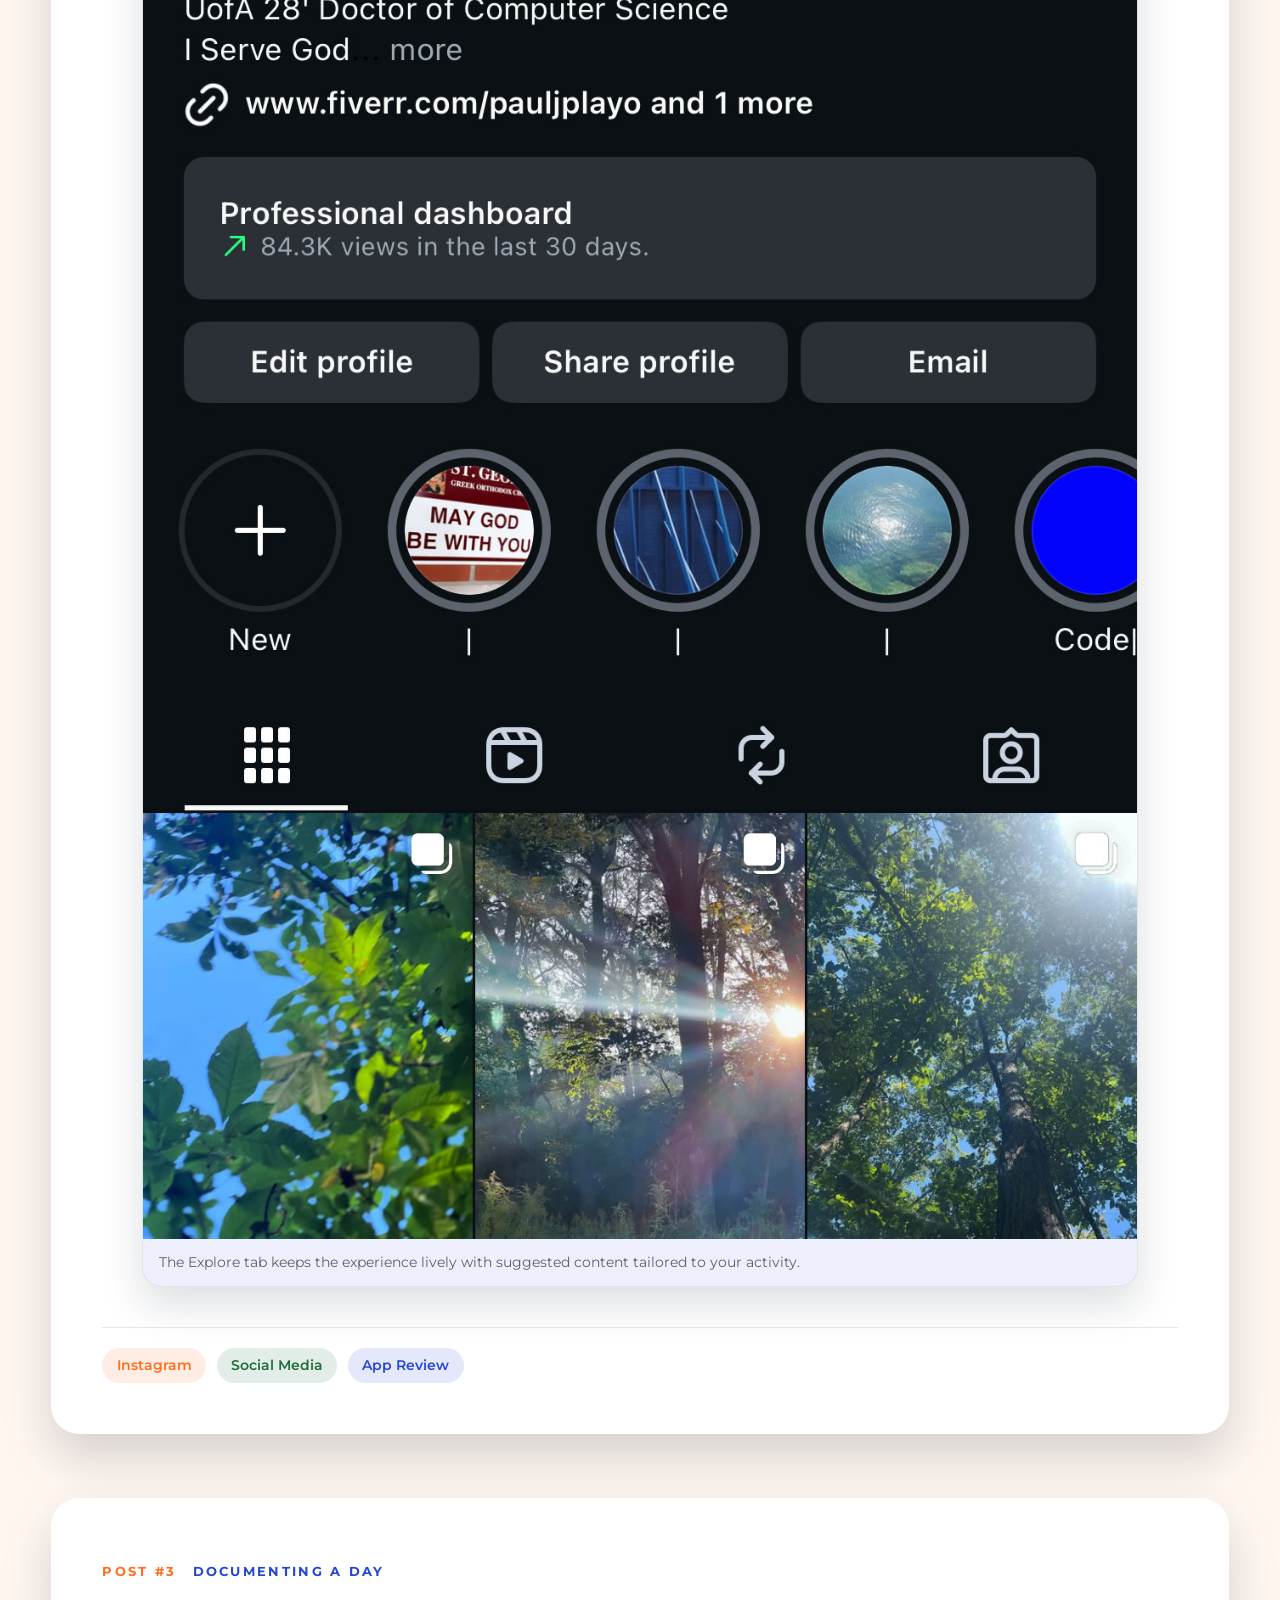
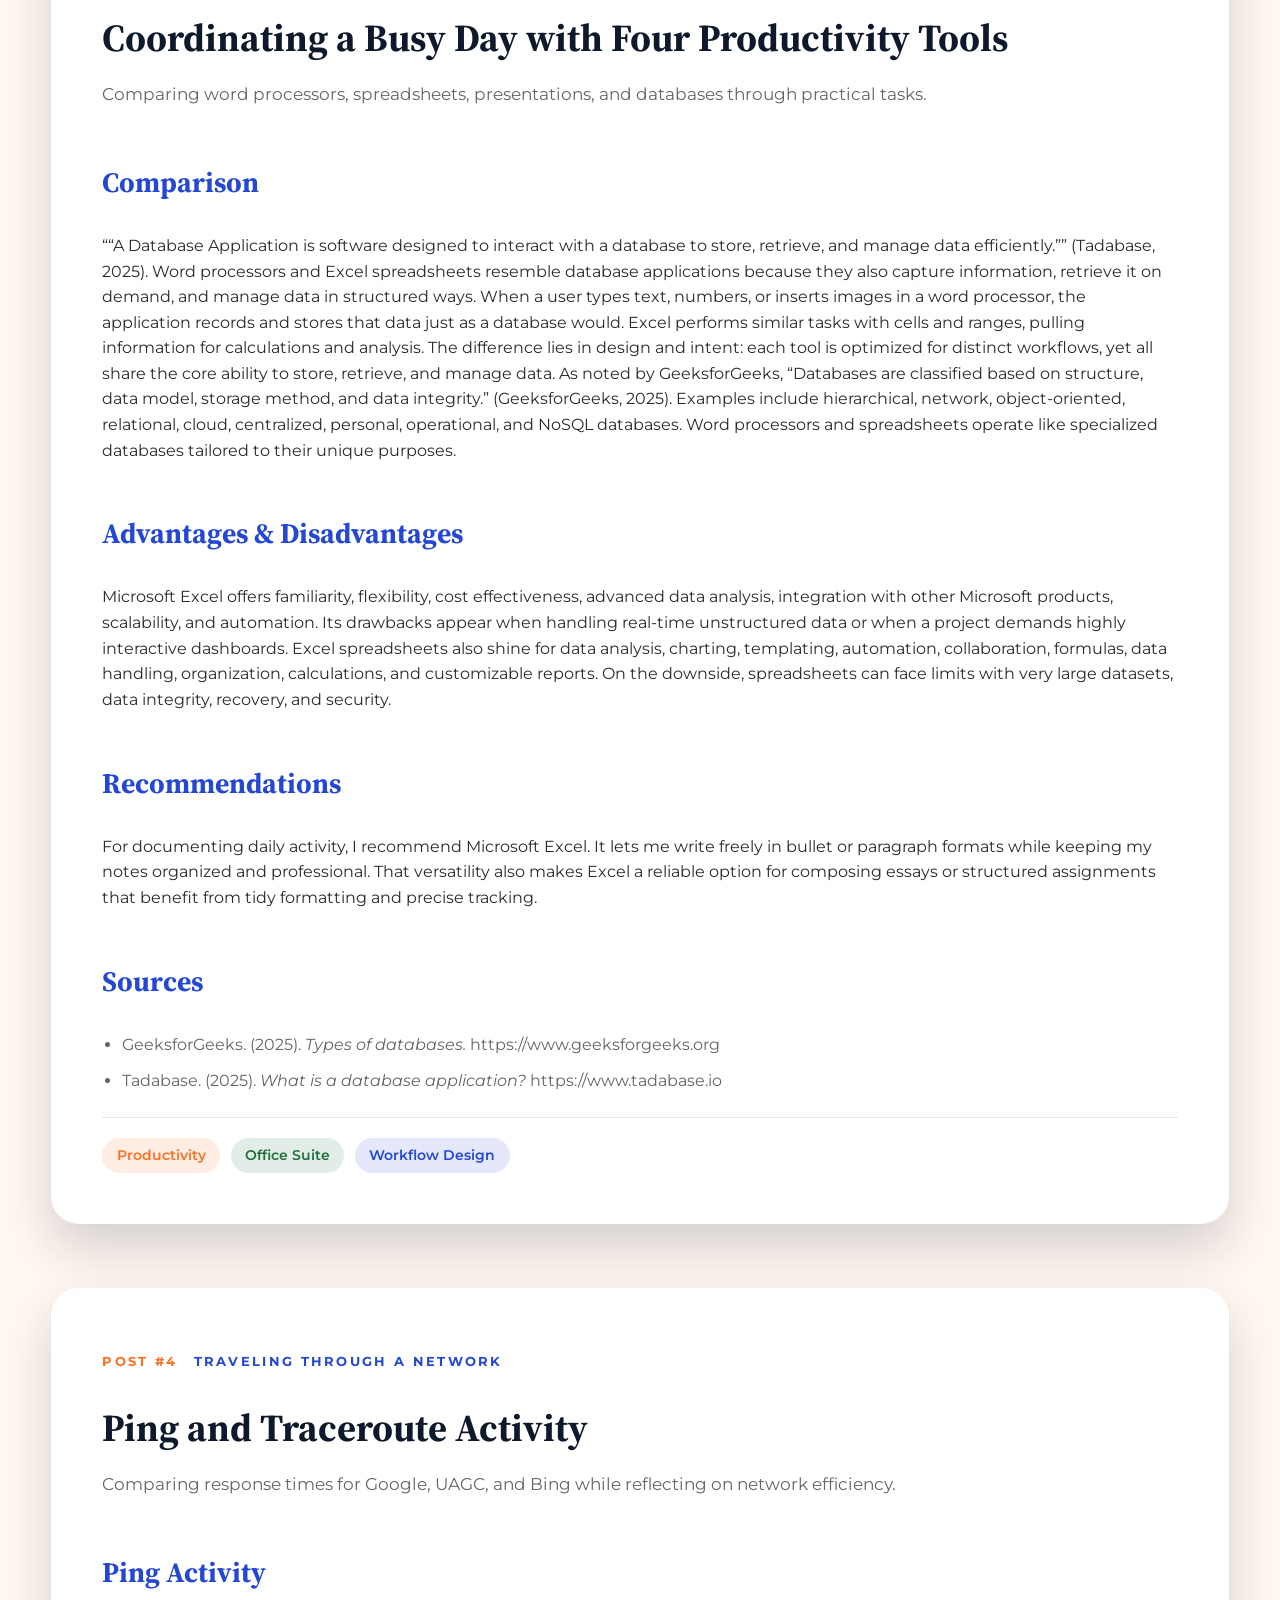
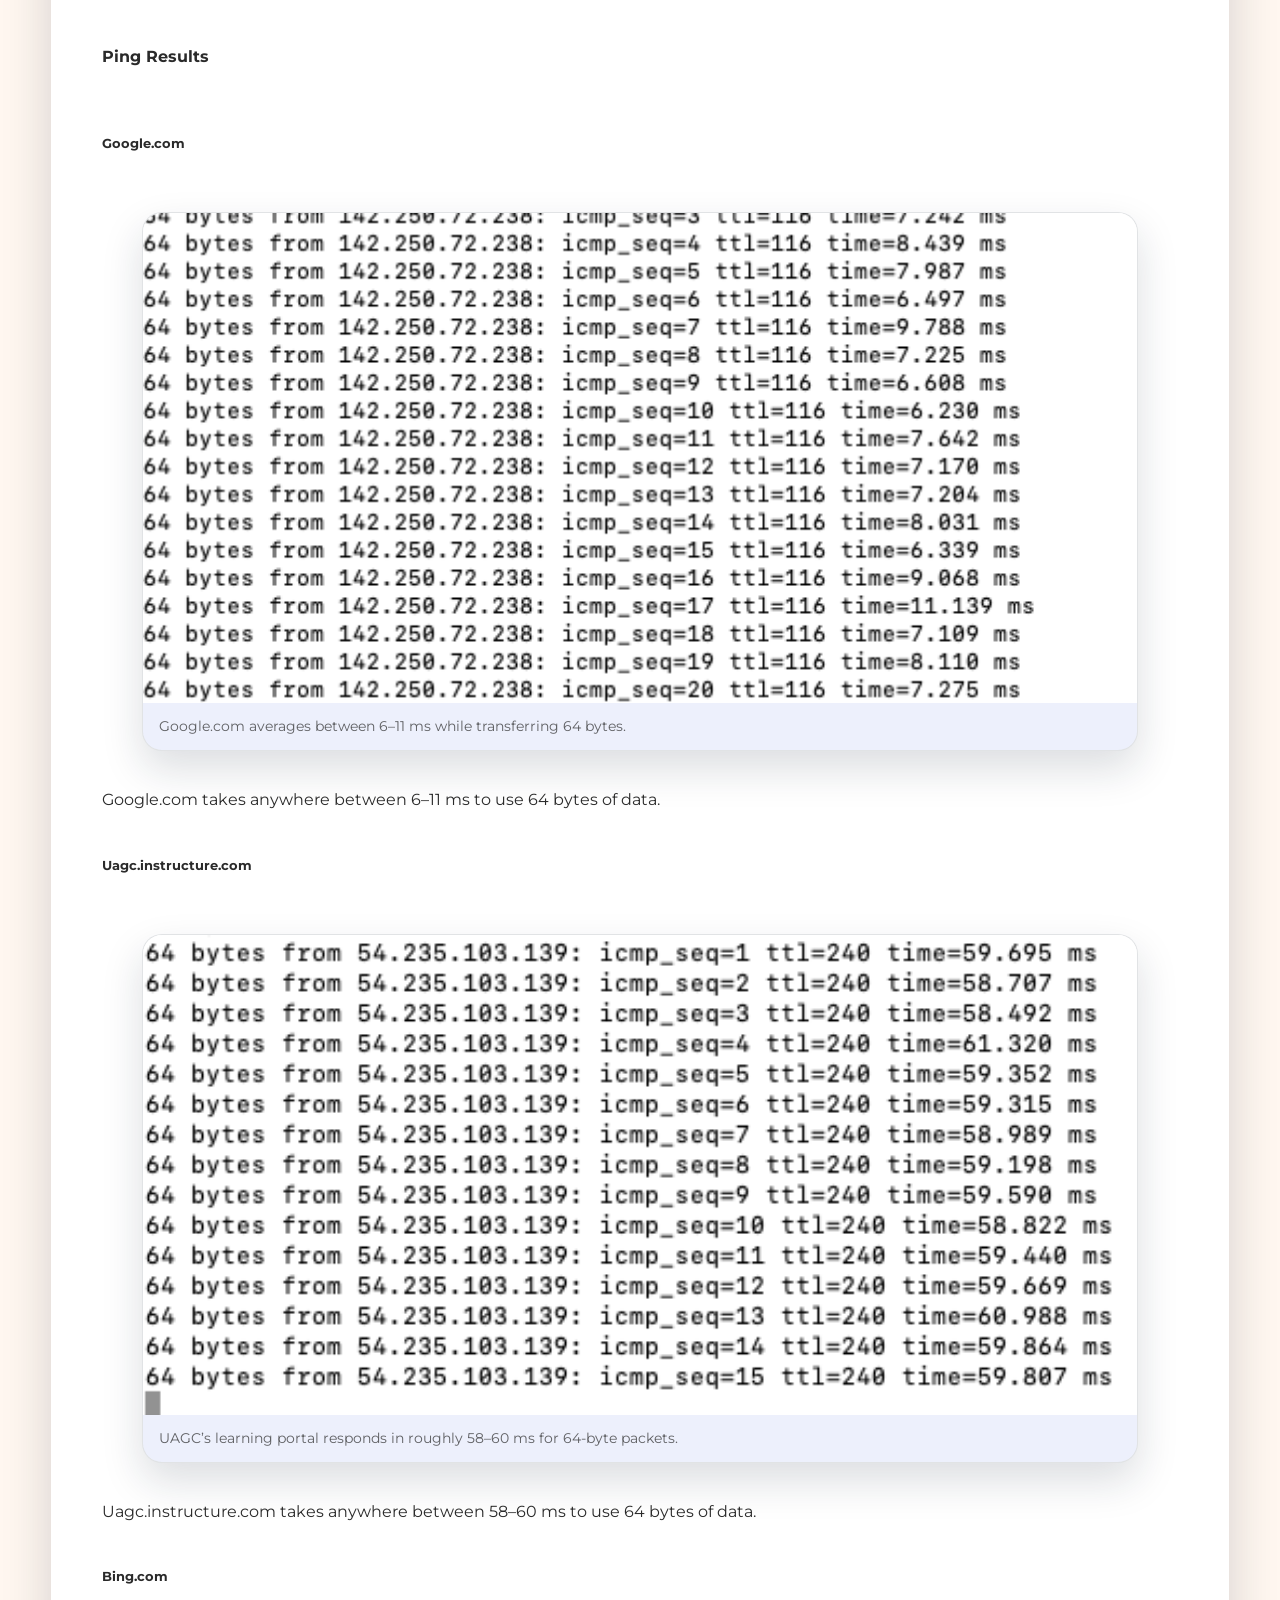
==== commit a4a93b02: "Add reflection page and tech topic connection post" ====
--- a/index.html
+++ b/index.html
@@ -29,6 +29,7 @@
         <li><a href="#about">About Me</a></li>
       </ul>
     </nav>
+    <a class="header-cta" href="reflection-paper.html">Blog Reflection Paper</a>
   </header>
 
   <main id="top">
@@ -85,6 +86,12 @@
           <h3>Guardrails for the Modern Network</h3>
           <p>Understanding ICMP-based attacks, ransomware, phishing, and layered defenses.</p>
           <a href="#post-6" class="read-more">Post #6</a>
+        </article>
+        <article class="blog-card">
+          <span class="category midnight">Tech Topic Connection</span>
+          <h3>Cloud Computing: Connecting the Fundamentals</h3>
+          <p>Tracing how cloud platforms weave together hardware, software, data, and security concepts from the course.</p>
+          <a href="#post-7" class="read-more">Post #7</a>
         </article>
       </div>
     </section>
@@ -114,6 +121,11 @@
           <p>Scratch feels very different from the programming concepts covered in Chapter 10 of the course textbook, <em>Certmaster Learn Tech+</em>. Section 10.1 emphasizes how syntax defines rules for languages like Java, C++, and Python—every statement, symbol, capital letter, punctuation mark, and comment matters (CompTIA, Inc. 10.1.2). Scratch still relies on syntax, but it hides the complexity behind block-based interactions. I see Scratch as a tool designed to simplify coding for small-scale, engaging projects, whereas interpreted languages such as JavaScript—my personal favorite for web development—offer flexibility across platforms. As the text notes, interpreted languages like Python, JavaScript, Ruby, and Perl provide portability and dynamic features (CompTIA, Inc. 10.1.4).</p>
           <h3>Programming Languages</h3>
           <p>Chapter 10 also outlines several language categories tailored to specific project needs: query languages, interpreted languages, assembly languages, and compiled languages. Query languages, including SQL, GraphQL, and XQuery, excel at retrieving, manipulating, defining, and controlling data (“Query languages are programming languages for searching a database or dataset,” Aerospike, 1). Interpreted languages such as Python, JavaScript, Ruby, and PHP enable rapid prototyping, cross-platform support, and automation—qualities I lean on frequently. Assembly languages (for example, x86, ARM, and PowerPC) shine in performance-critical scenarios where hardware-level control matters. Compiled languages like C, C++, C#, Go, and Rust deliver optimized performance and platform-specific capabilities. Understanding these categories helps me match the right language to a project’s goals and constraints.</p>
+          <h3>Sources</h3>
+          <ul class="reference-list">
+            <li>Aerospike. (n.d.). <em>Query languages are programming languages for searching a database or dataset.</em> https://www.aerospike.com</li>
+            <li>CompTIA, Inc. (2025). <em>CertMaster Learn Tech+.</em> CompTIA Learning Center.</li>
+          </ul>
         </div>
         <footer class="post-footer">
           <ul class="post-tags">
@@ -181,11 +193,16 @@
         </header>
         <div class="post-content">
           <h3>Comparison</h3>
-          <p><q>“A Database Application is software designed to interact with a database to store, retrieve, and manage data efficiently.”</q> (Tadabase, 2025). Word processors and Excel spreadsheets resemble database applications because they also capture information, retrieve it on demand, and manage data in structured ways. When a user types text, numbers, or inserts images in a word processor, the application records and stores that data just as a database would. Excel performs similar tasks with cells and ranges, pulling information for calculations and analysis. The difference lies in design and intent: each tool is optimized for distinct workflows, yet all share the core ability to store, retrieve, and manage data. As noted by GeeksForGeeks, “Databases are classified based on structure, data model, storage method, and data integrity.” (GeeksForGeeks, 20205). Examples include hierarchical, network, object-oriented, relational, cloud, centralized, personal, operational, and NoSQL databases. Word processors and spreadsheets operate like specialized databases tailored to their unique purposes.</p>
+          <p><q>“A Database Application is software designed to interact with a database to store, retrieve, and manage data efficiently.”</q> (Tadabase, 2025). Word processors and Excel spreadsheets resemble database applications because they also capture information, retrieve it on demand, and manage data in structured ways. When a user types text, numbers, or inserts images in a word processor, the application records and stores that data just as a database would. Excel performs similar tasks with cells and ranges, pulling information for calculations and analysis. The difference lies in design and intent: each tool is optimized for distinct workflows, yet all share the core ability to store, retrieve, and manage data. As noted by GeeksforGeeks, “Databases are classified based on structure, data model, storage method, and data integrity.” (GeeksforGeeks, 2025). Examples include hierarchical, network, object-oriented, relational, cloud, centralized, personal, operational, and NoSQL databases. Word processors and spreadsheets operate like specialized databases tailored to their unique purposes.</p>
           <h3>Advantages &amp; Disadvantages</h3>
           <p>Microsoft Excel offers familiarity, flexibility, cost effectiveness, advanced data analysis, integration with other Microsoft products, scalability, and automation. Its drawbacks appear when handling real-time unstructured data or when a project demands highly interactive dashboards. Excel spreadsheets also shine for data analysis, charting, templating, automation, collaboration, formulas, data handling, organization, calculations, and customizable reports. On the downside, spreadsheets can face limits with very large datasets, data integrity, recovery, and security.</p>
           <h3>Recommendations</h3>
           <p>For documenting daily activity, I recommend Microsoft Excel. It lets me write freely in bullet or paragraph formats while keeping my notes organized and professional. That versatility also makes Excel a reliable option for composing essays or structured assignments that benefit from tidy formatting and precise tracking.</p>
+          <h3>Sources</h3>
+          <ul class="reference-list">
+            <li>GeeksforGeeks. (2025). <em>Types of databases.</em> https://www.geeksforgeeks.org</li>
+            <li>Tadabase. (2025). <em>What is a database application?</em> https://www.tadabase.io</li>
+          </ul>
         </div>
         <footer class="post-footer">
           <ul class="post-tags">
@@ -305,12 +322,69 @@
           <p>These attacks include baiting, scareware, pretexting, phishing, and spear phishing. Six principles explain why social engineering works: reciprocity, commitment, consistency, social proof, authority, liking, and scarcity.</p>
           <p>Computer systems become vulnerable through the user in this type of attack because the attacker manipulates the victim into performing a malicious action on their own system. Social engineering can cause data loss or theft, financial loss, operational disruption, system access, identity theft, security breaches, damage, and installation of unwanted malware.</p>
           <p>"Be suspicious of unsolicited phone calls, visits, or email messages from individuals asking about employees or other internal information. If an unknown individual claims to be from a legitimate organization, try to verify his or her identity directly with the company." (America's Cyber Defense Agency, 2025). Security technologies combined with social vigilance and education can help users defend against social engineering attacks.</p>
+          <h3>Sources</h3>
+          <ul class="reference-list">
+            <li>America's Cyber Defense Agency. (2025). <em>Social engineering guidance.</em> https://www.cisa.gov</li>
+            <li>Fortinet. (2025). <em>What is information security?</em> https://www.fortinet.com</li>
+            <li>Imperva. (2025). <em>What is social engineering?</em> https://www.imperva.com</li>
+            <li>Kaspersky. (2025). <em>What is pharming?</em> https://www.kaspersky.com</li>
+            <li>National Institute of Standards and Technology. (2025). <em>Glossary of key information security terms.</em> https://www.nist.gov</li>
+          </ul>
         </div>
         <footer class="post-footer">
           <ul class="post-tags">
             <li>Information Security</li>
             <li>Pharming</li>
             <li>Social Engineering</li>
+          </ul>
+        </footer>
+      </article>
+
+      <article id="post-7" class="blog-post">
+        <header>
+          <p class="post-meta">
+            <span class="post-number">Post #7</span>
+            <span class="post-label">Tech Topic Connection</span>
+          </p>
+          <h2>Cloud Computing as a Foundation for Adaptive Learning</h2>
+          <p class="post-subtitle">Connecting infrastructure, software, and security fundamentals across the final blog project.</p>
+        </header>
+        <div class="post-content">
+          <p>For this capstone entry I revisited my Week 3 blog draft, peer feedback, and additional research to explore cloud computing as the technology thread that ties each Information Technology fundamental together. The National Institute of Standards and Technology describes cloud as a model that provides ubiquitous, convenient, on-demand access to shared computing resources—exactly the elasticity a modern learning environment needs (Mell &amp; Grance, 2011). Connecting that definition with my earlier posts clarified how virtualization, distributed storage, and automation translate course theory into deployable systems that serve real students.</p>
+
+          <h3>Linking to Core IT Fundamentals</h3>
+          <p>Cloud services embody the foundational IT concepts we studied: abstraction layers, service models, and modular design. Infrastructure-, platform-, and software-as-a-service offerings align with the systems architecture frameworks from the text by separating concerns between hardware management, runtime environments, and user-facing applications (CompTIA, Inc. 2.3). This layered model echoes my productivity and networking posts, where I highlighted the value of isolating responsibilities so teams can iterate faster.</p>
+
+          <h3>Historical and Operational Context</h3>
+          <p>The evolution of cloud computing mirrors computing history—from mainframe time-sharing in the 1960s to today’s globally distributed data centers. Cloud providers rely on the same binary logic, instruction cycles, and operating system services covered in the course, but they scale them through virtualization and containerization. Armbrust et al. note that the economic model of cloud revived the dream of utility computing by allowing organizations to rent processing power instead of buying it outright (Armbrust et al., 2010). Understanding fetch-decode-execute cycles helps explain how hypervisors schedule workloads across clusters.</p>
+
+          <h3>Hardware Foundations</h3>
+          <p>Although cloud feels intangible, it is grounded in physical infrastructure. Elastic compute instances depend on multicore CPUs, hardware accelerators such as GPUs or TPUs, and vast arrays of SSD storage. My networking diagnostics post underscored latency; in the cloud context, redundant network interface cards, load balancers, and edge nodes ensure that latency stays acceptable for interactive learning content. Capacity planning tools monitor CPU utilization, RAM consumption, and disk IOPS to maintain service levels.</p>
+
+          <h3>Programming Languages and Execution</h3>
+          <p>Cloud workflows highlight why we learned about interpreters, compilers, and execution models. Serverless platforms execute Python or JavaScript functions via managed runtimes, while container orchestrators run compiled Go or Java binaries inside portable images. That flexibility lets developers choose the best language for each task, connecting back to my first post on programming abstractions. Continuous integration pipelines compile code, run automated tests, and deploy artifacts through infrastructure-as-code templates.</p>
+
+          <h3>Role of Application Software</h3>
+          <p>Application software transforms raw infrastructure into experiences learners can use. Learning management systems (LMS), analytics dashboards, and collaboration suites operate as SaaS offerings atop cloud platforms. These applications consume cloud APIs for authentication, messaging, and media streaming, enabling the storytelling focus I described in my social media critique. Because updates can be deployed continuously, instructional teams receive new features without managing patches locally.</p>
+
+          <h3>Data and Database Management</h3>
+          <p>Cloud databases illustrate database fundamentals such as schemas, normalization, and ACID properties. Managed relational services like Amazon RDS or Azure SQL ensure transactional consistency for student records, while NoSQL stores support unstructured assets such as discussion transcripts. Automated backups, point-in-time recovery, and encryption at rest reinforce the importance of data governance I discussed in the productivity post. Cloud-native data warehouses also make analytics accessible for educators tracking outcomes.</p>
+
+          <h3>Networks and Security</h3>
+          <p>Finally, cloud adoption depends on network architecture and layered security—the centerpiece of my Week 6 exploration. Virtual private clouds, software-defined networks, and zero-trust access controls segment traffic and enforce least privilege. Identity and access management (IAM) policies regulate who can launch instances or read databases, while continuous monitoring tools analyze telemetry for anomalous behavior (Mell &amp; Grance, 2011). Content delivery networks and edge locations reduce latency for global learners without compromising encryption, tying back to the ping and traceroute experiments.</p>
+
+          <h3>Sources</h3>
+          <ul class="reference-list">
+            <li>Armbrust, M., et al. (2010). <em>A view of cloud computing.</em> Communications of the ACM, 53(4), 50–58.</li>
+            <li>CompTIA, Inc. (2025). <em>CertMaster Learn Tech+</em>. CompTIA Learning Center.</li>
+            <li>Mell, P., &amp; Grance, T. (2011). <em>The NIST definition of cloud computing (Special Publication 800-145).</em> National Institute of Standards and Technology.</li>
+          </ul>
+        </div>
+        <footer class="post-footer">
+          <ul class="post-tags">
+            <li>Cloud Computing</li>
+            <li>Tech Topic</li>
+            <li>Fundamentals</li>
           </ul>
         </footer>
       </article>
--- a/styles.css
+++ b/styles.css
@@ -37,12 +37,36 @@
   flex-wrap: wrap;
   align-items: center;
   justify-content: space-between;
+  gap: clamp(1rem, 2vw, 2.5rem);
   padding: 2rem clamp(1.5rem, 4vw, 4rem);
   background: linear-gradient(135deg, var(--fire-orange), var(--royal-blue));
   color: #fff;
   position: sticky;
   top: 0;
   z-index: 10;
+}
+
+.header-cta {
+  display: inline-flex;
+  align-items: center;
+  justify-content: center;
+  padding: 0.65rem 1.6rem;
+  border-radius: 999px;
+  border: 2px solid rgba(255, 255, 255, 0.65);
+  background: rgba(255, 255, 255, 0.12);
+  color: #fff;
+  font-weight: 700;
+  letter-spacing: 0.04em;
+  box-shadow: 0 12px 24px rgba(12, 25, 47, 0.25);
+  transition: transform 0.2s ease, box-shadow 0.2s ease, background 0.2s ease;
+}
+
+.header-cta:hover,
+.header-cta:focus-visible {
+  background: rgba(255, 255, 255, 0.22);
+  transform: translateY(-2px);
+  box-shadow: 0 16px 32px rgba(12, 25, 47, 0.3);
+  text-decoration: none;
 }
 
 .branding {
@@ -125,6 +149,146 @@
   font-family: "Source Serif 4", Georgia, serif;
   font-size: clamp(2.75rem, 4vw, 3.75rem);
   margin-bottom: 1rem;
+}
+
+.reflection-hero {
+  background: radial-gradient(circle at top right, rgba(255, 111, 31, 0.9), rgba(36, 71, 214, 0.85));
+  text-align: left;
+}
+
+.reflection-hero .hero-content {
+  max-width: 48rem;
+}
+
+.essay-meta {
+  list-style: none;
+  display: flex;
+  flex-wrap: wrap;
+  gap: 1rem 2rem;
+  margin: 2rem 0 0;
+  padding: 0;
+  font-weight: 600;
+  letter-spacing: 0.02em;
+}
+
+.essay-meta li {
+  background: rgba(12, 25, 47, 0.3);
+  padding: 0.6rem 1rem;
+  border-radius: 999px;
+}
+
+.essay-wrapper {
+  display: grid;
+  grid-template-columns: minmax(0, 2.4fr) minmax(0, 1fr);
+  gap: clamp(2rem, 5vw, 4rem);
+  max-width: clamp(58rem, 80vw, 72rem);
+  margin: clamp(3rem, 6vw, 5rem) auto;
+  padding: 0 clamp(1.5rem, 4vw, 3rem) clamp(4rem, 8vw, 6rem);
+}
+
+.essay-wrapper.single-column {
+  grid-template-columns: minmax(0, 1fr);
+  max-width: clamp(48rem, 80vw, 64rem);
+}
+
+.essay-body {
+  background: #fff;
+  border-radius: 1.25rem;
+  box-shadow: 0 22px 40px rgba(8, 18, 34, 0.08);
+  padding: clamp(2rem, 4vw, 3rem);
+  display: flex;
+  flex-direction: column;
+  gap: clamp(1.5rem, 3vw, 2.5rem);
+}
+
+.essay-body h2 {
+  font-family: "Source Serif 4", Georgia, serif;
+  font-size: clamp(1.8rem, 3vw, 2.25rem);
+  margin: 0;
+}
+
+.essay-body h3 {
+  font-size: clamp(1.3rem, 2.5vw, 1.6rem);
+  margin: 0;
+}
+
+.essay-body p {
+  margin: 0;
+  color: var(--text-muted);
+  font-size: 1rem;
+}
+
+.essay-list {
+  margin: 0;
+  padding-left: 1.4rem;
+  display: grid;
+  gap: 0.75rem;
+}
+
+.essay-list li {
+  line-height: 1.6;
+}
+
+.essay-quote {
+  margin: 0;
+  padding: 1.25rem 1.75rem;
+  background: rgba(255, 247, 240, 0.9);
+  border-left: 4px solid var(--fire-orange);
+  font-family: "Source Serif 4", Georgia, serif;
+  font-size: 1.2rem;
+  color: var(--midnight);
+}
+
+.essay-aside {
+  display: flex;
+  flex-direction: column;
+  gap: clamp(1.5rem, 3vw, 2.5rem);
+}
+
+.aside-card {
+  background: linear-gradient(160deg, rgba(12, 25, 47, 0.94), rgba(36, 71, 214, 0.92));
+  color: #fff;
+  border-radius: 1.25rem;
+  box-shadow: 0 18px 32px rgba(8, 18, 34, 0.25);
+  padding: clamp(1.75rem, 3vw, 2.5rem);
+  display: flex;
+  flex-direction: column;
+  gap: 1rem;
+}
+
+.aside-card h3 {
+  margin: 0;
+  font-size: 1.35rem;
+}
+
+.aside-card ul {
+  margin: 0;
+  padding-left: 1.2rem;
+  display: grid;
+  gap: 0.65rem;
+  color: rgba(255, 255, 255, 0.85);
+}
+
+.aside-card li {
+  line-height: 1.6;
+}
+
+.aside-cta {
+  align-self: flex-start;
+  padding: 0.6rem 1.6rem;
+  border-radius: 999px;
+  background: rgba(255, 255, 255, 0.15);
+  color: #fff;
+  font-weight: 700;
+  letter-spacing: 0.03em;
+  transition: background 0.2s ease, transform 0.2s ease;
+}
+
+.aside-cta:hover,
+.aside-cta:focus-visible {
+  background: rgba(255, 255, 255, 0.3);
+  transform: translateY(-2px);
+  text-decoration: none;
 }
 
 .hero p {
@@ -233,6 +397,10 @@
   color: var(--royal-blue);
 }
 
+.category.midnight {
+  color: rgba(14, 26, 43, 0.9);
+}
+
 .blog-card h3 {
   margin: 0;
   font-family: "Source Serif 4", Georgia, serif;
@@ -280,7 +448,7 @@
   display: flex;
   flex-direction: column;
   gap: 1.5rem;
-  scroll-margin-top: 7rem;
+  scroll-margin-top: clamp(5rem, 12vw, 7.5rem);
 }
 
 .blog-post header {
@@ -435,6 +603,14 @@
 
 .post-content p {
   margin: 0;
+}
+
+.reference-list {
+  margin: 0;
+  padding-left: 1.4rem;
+  display: grid;
+  gap: 0.65rem;
+  color: var(--text-muted);
 }
 
 .about {
@@ -581,10 +757,6 @@
   scroll-margin-top: clamp(5rem, 12vw, 7.5rem);
 }
 
-#post-1 {
-  scroll-margin-top: clamp(5rem, 12vw, 7.5rem);
-}
-
 .visually-hidden {
   position: absolute;
   width: 1px;
@@ -608,6 +780,26 @@
     align-items: center;
   }
 
+  .header-cta {
+    width: 100%;
+    padding: 0.85rem 1.75rem;
+    order: 3;
+  }
+
+  .essay-wrapper {
+    grid-template-columns: 1fr;
+    gap: 2rem;
+    padding: 0 clamp(1rem, 5vw, 2.25rem) clamp(4rem, 10vw, 6rem);
+  }
+
+  .essay-aside {
+    order: 2;
+  }
+
+  .essay-body {
+    order: 1;
+  }
+
   .primary-nav .submenu {
     position: static;
     display: flex;
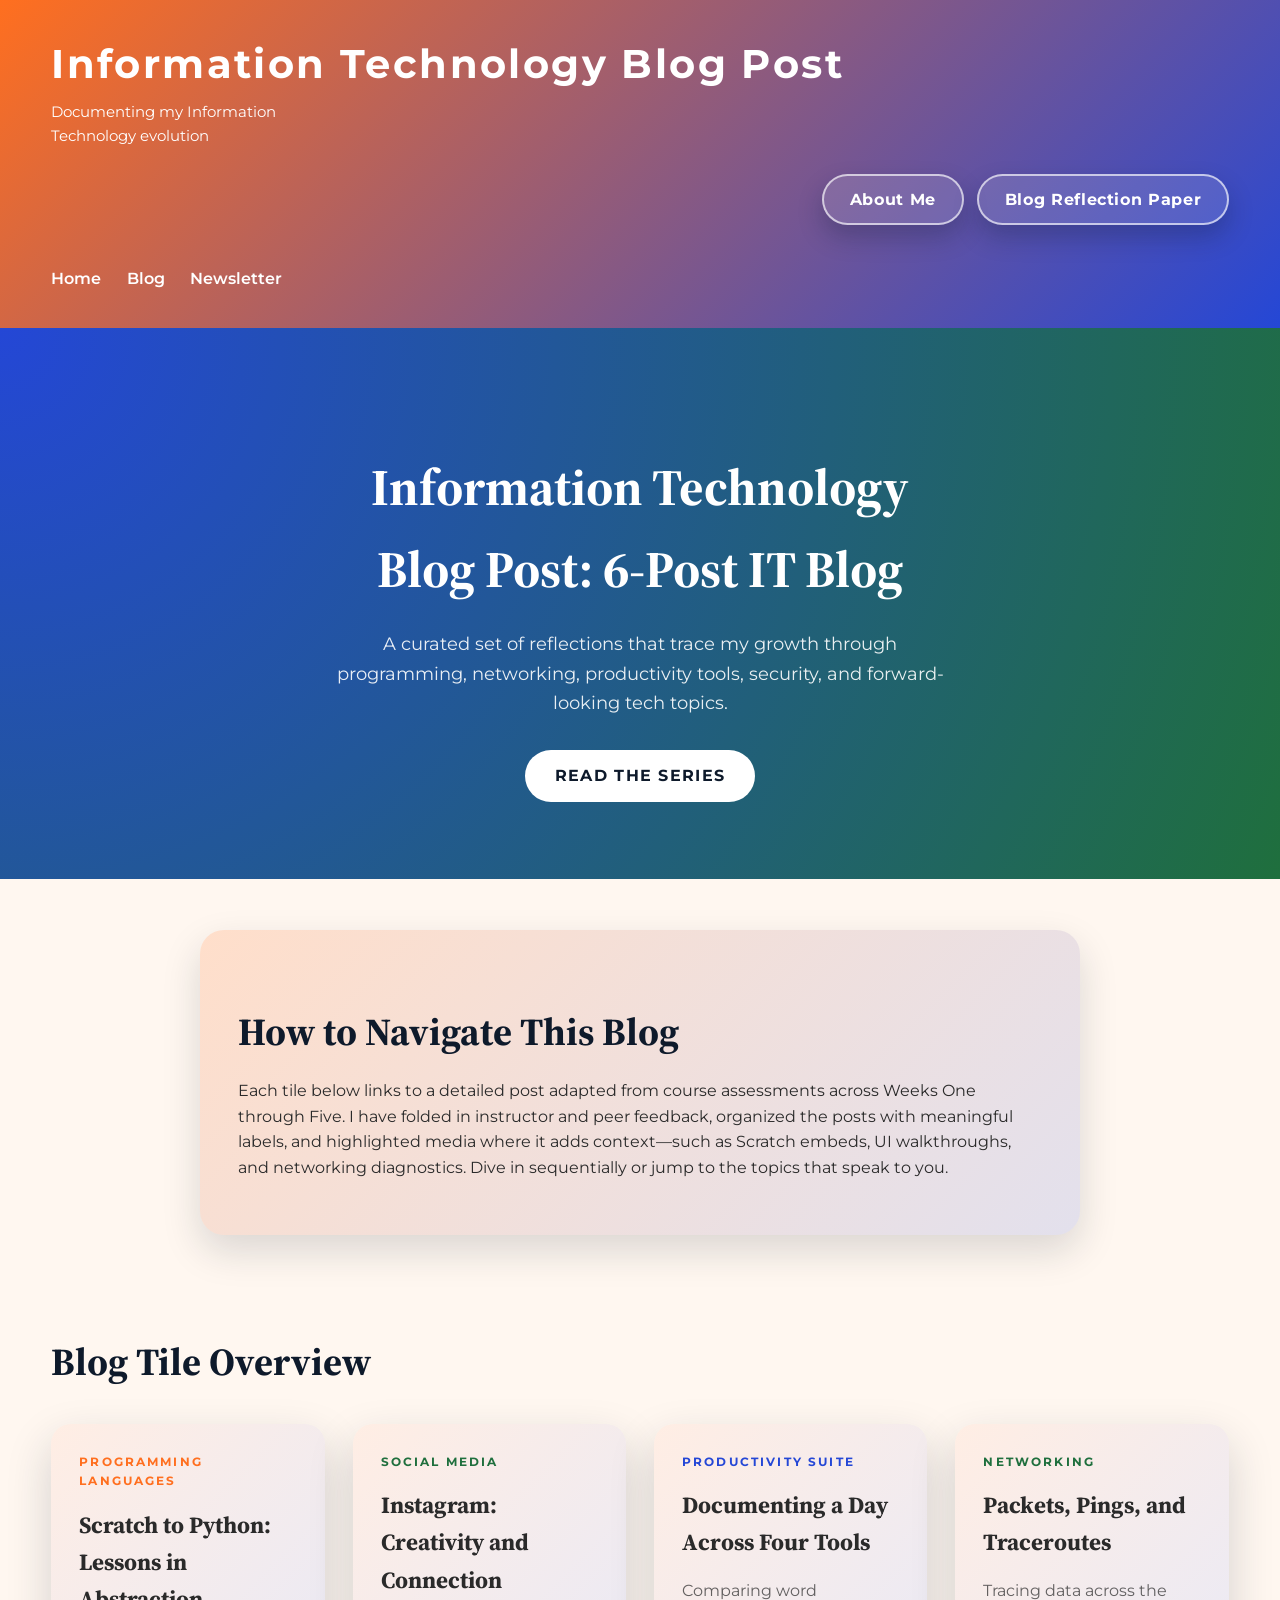
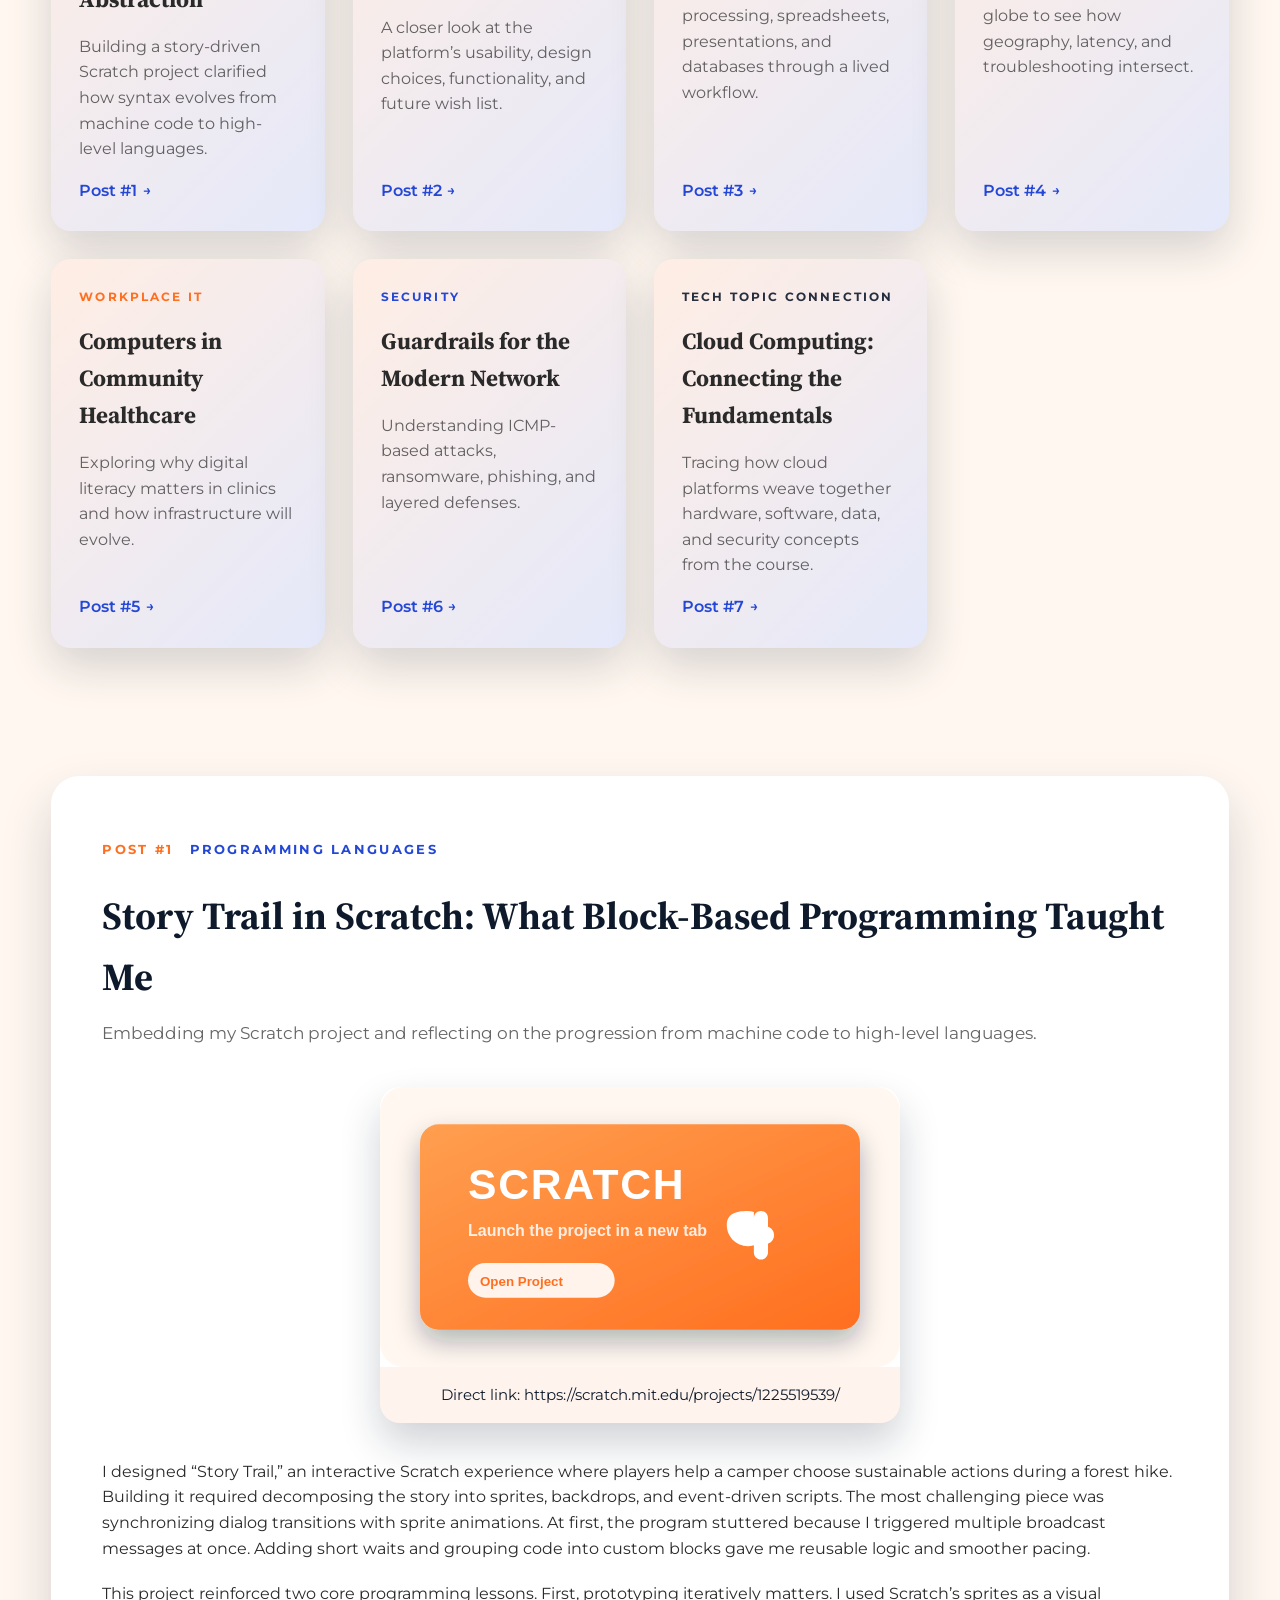
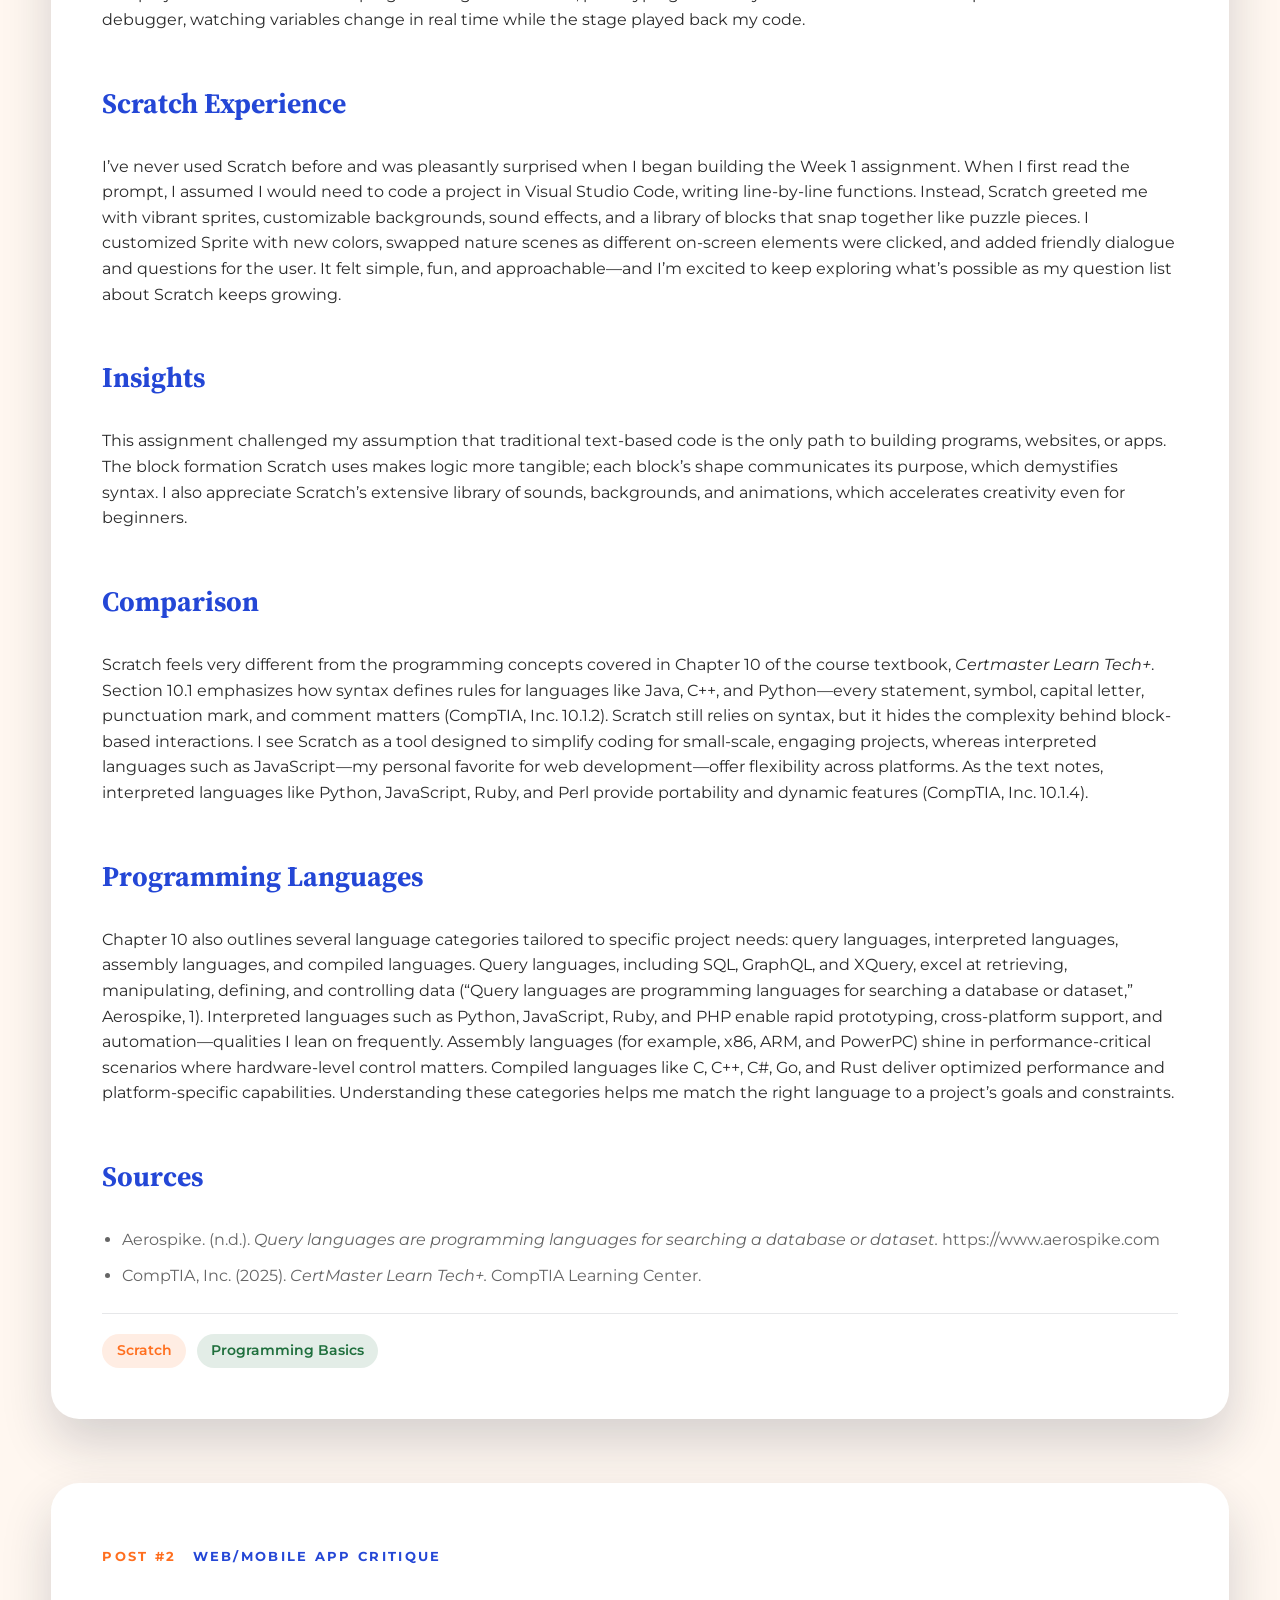
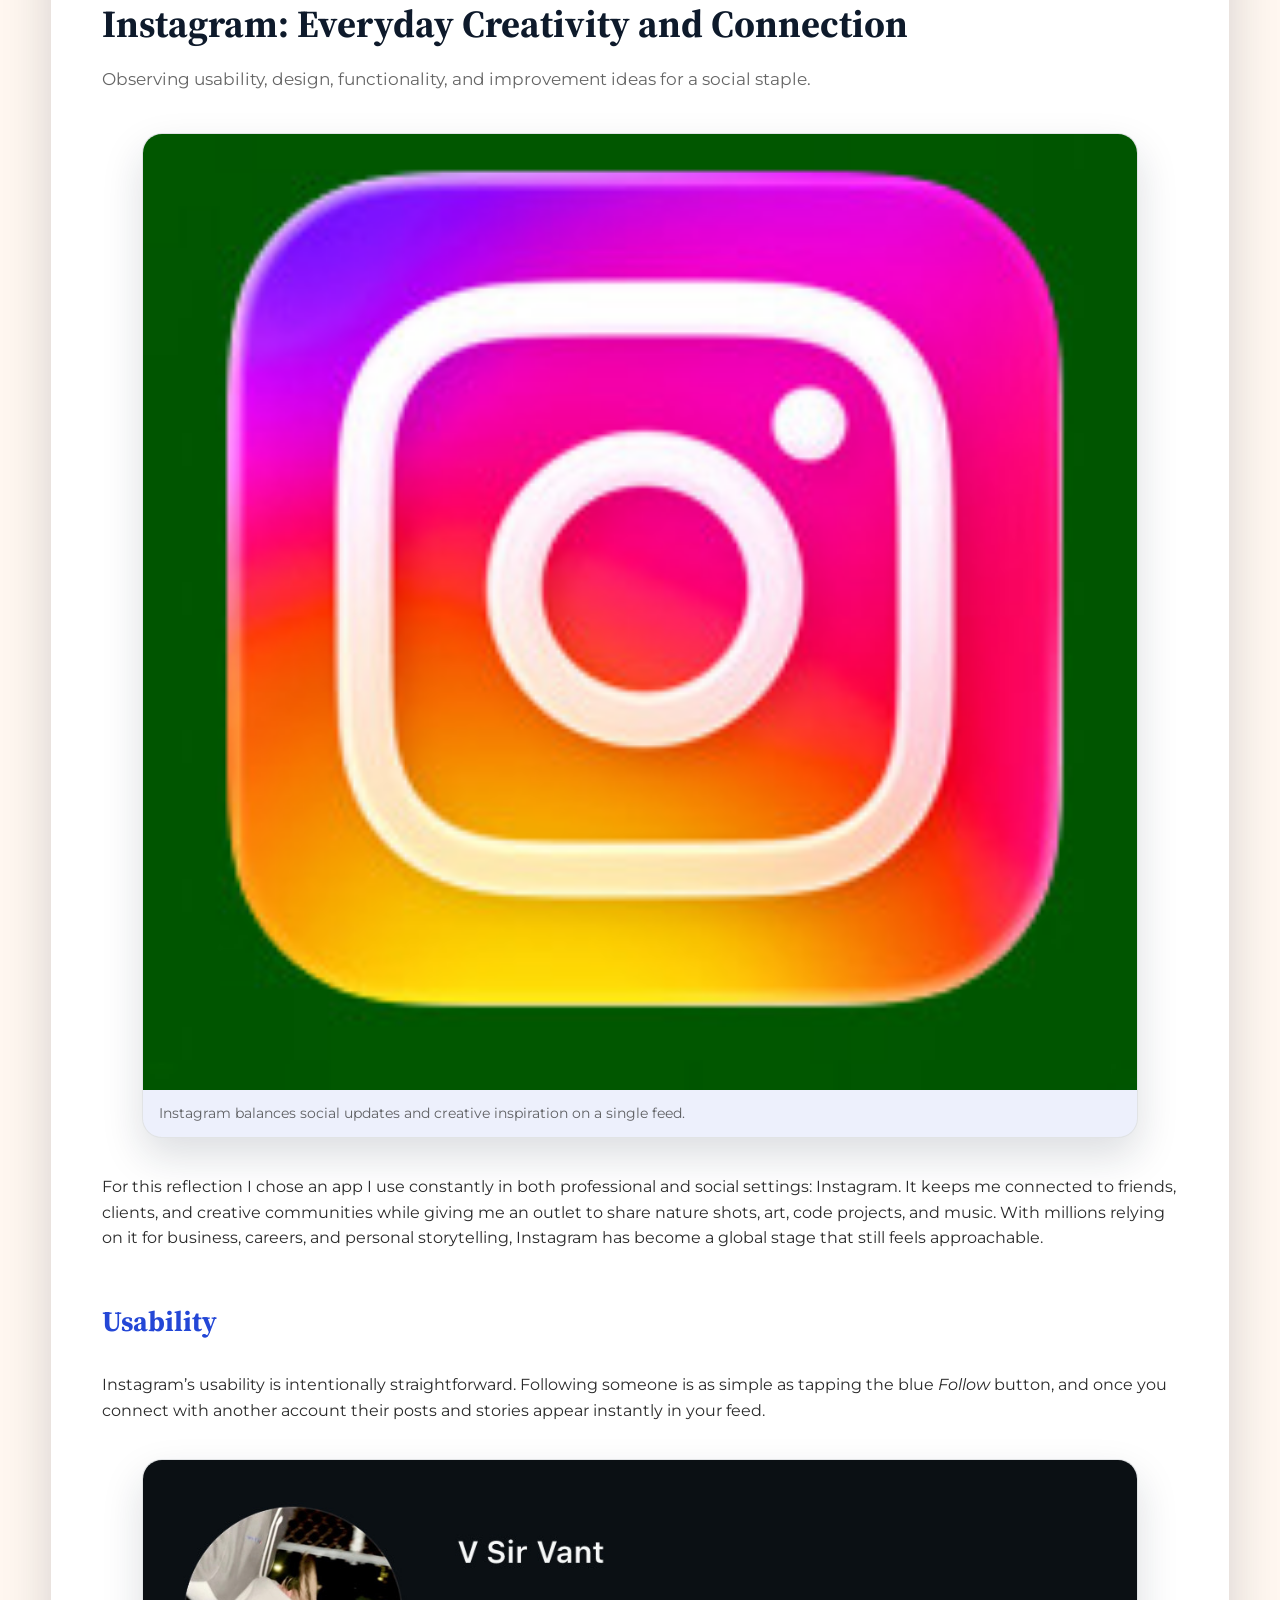
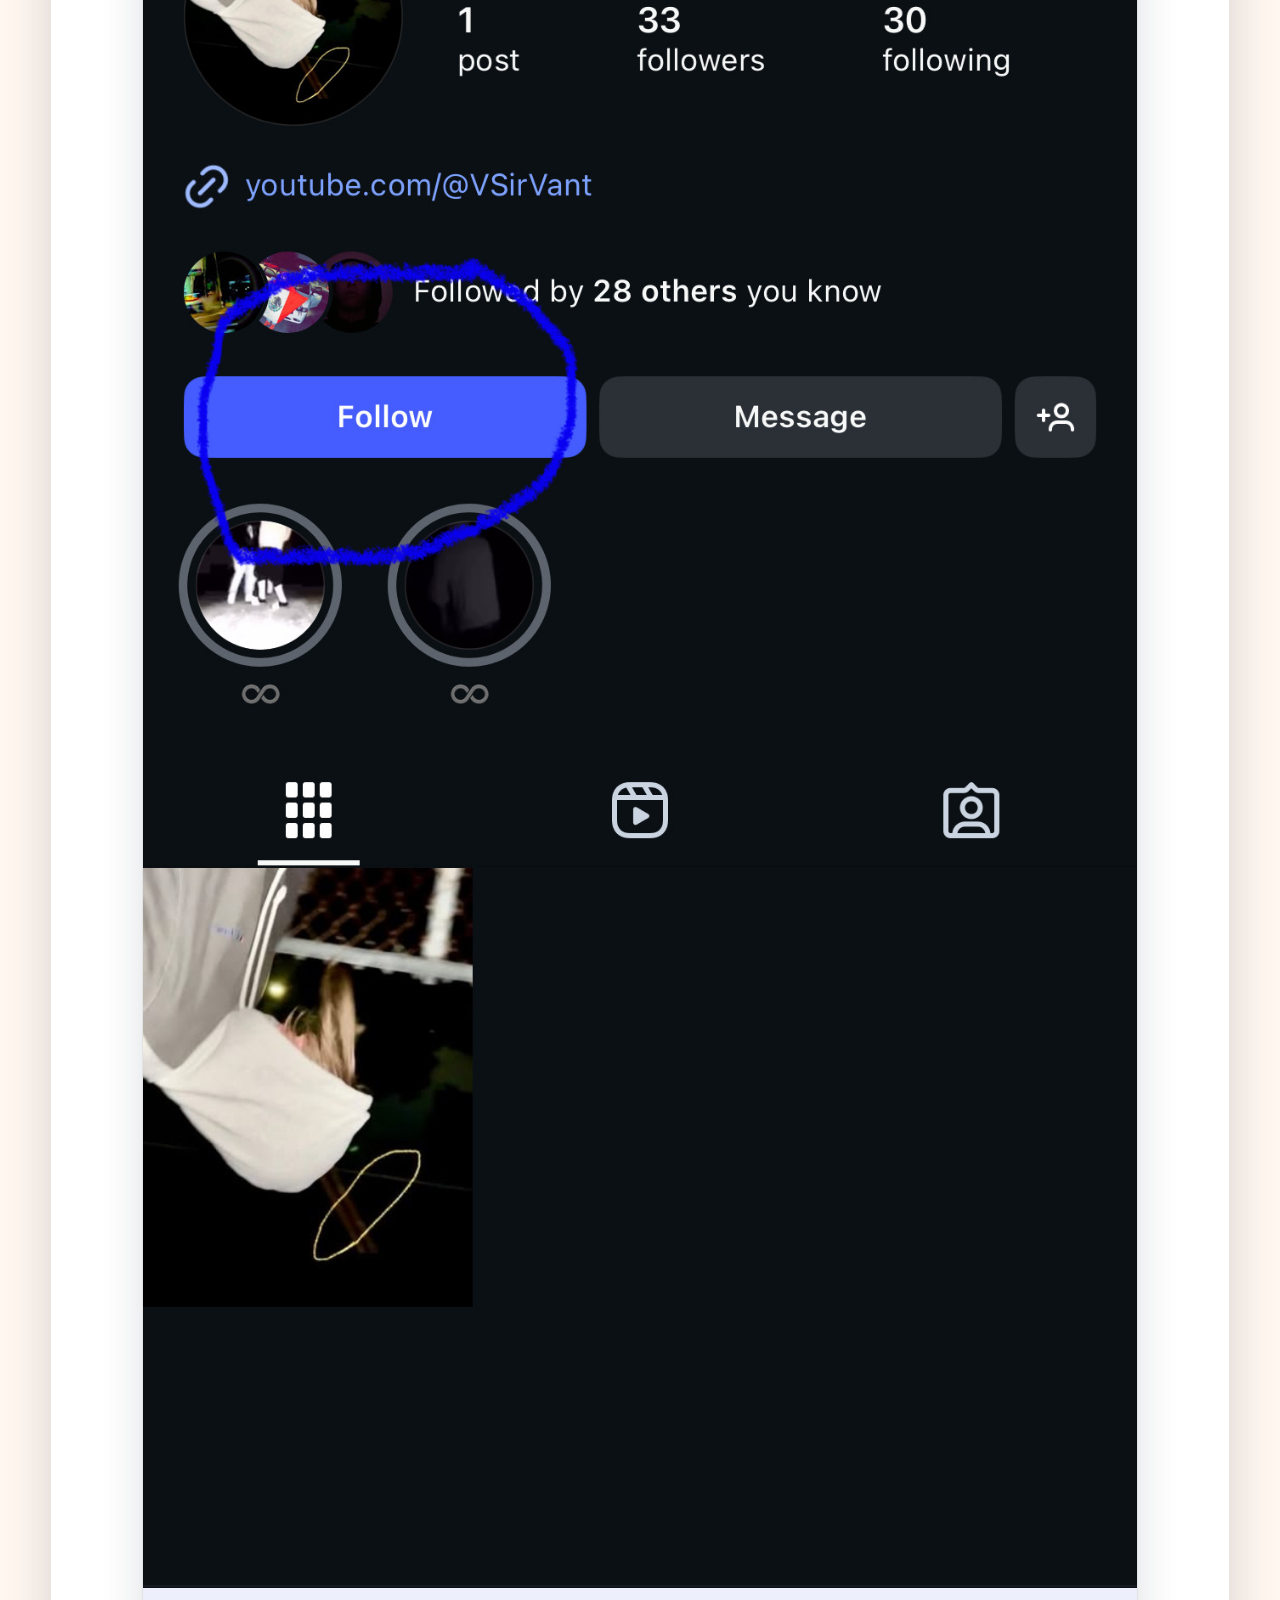
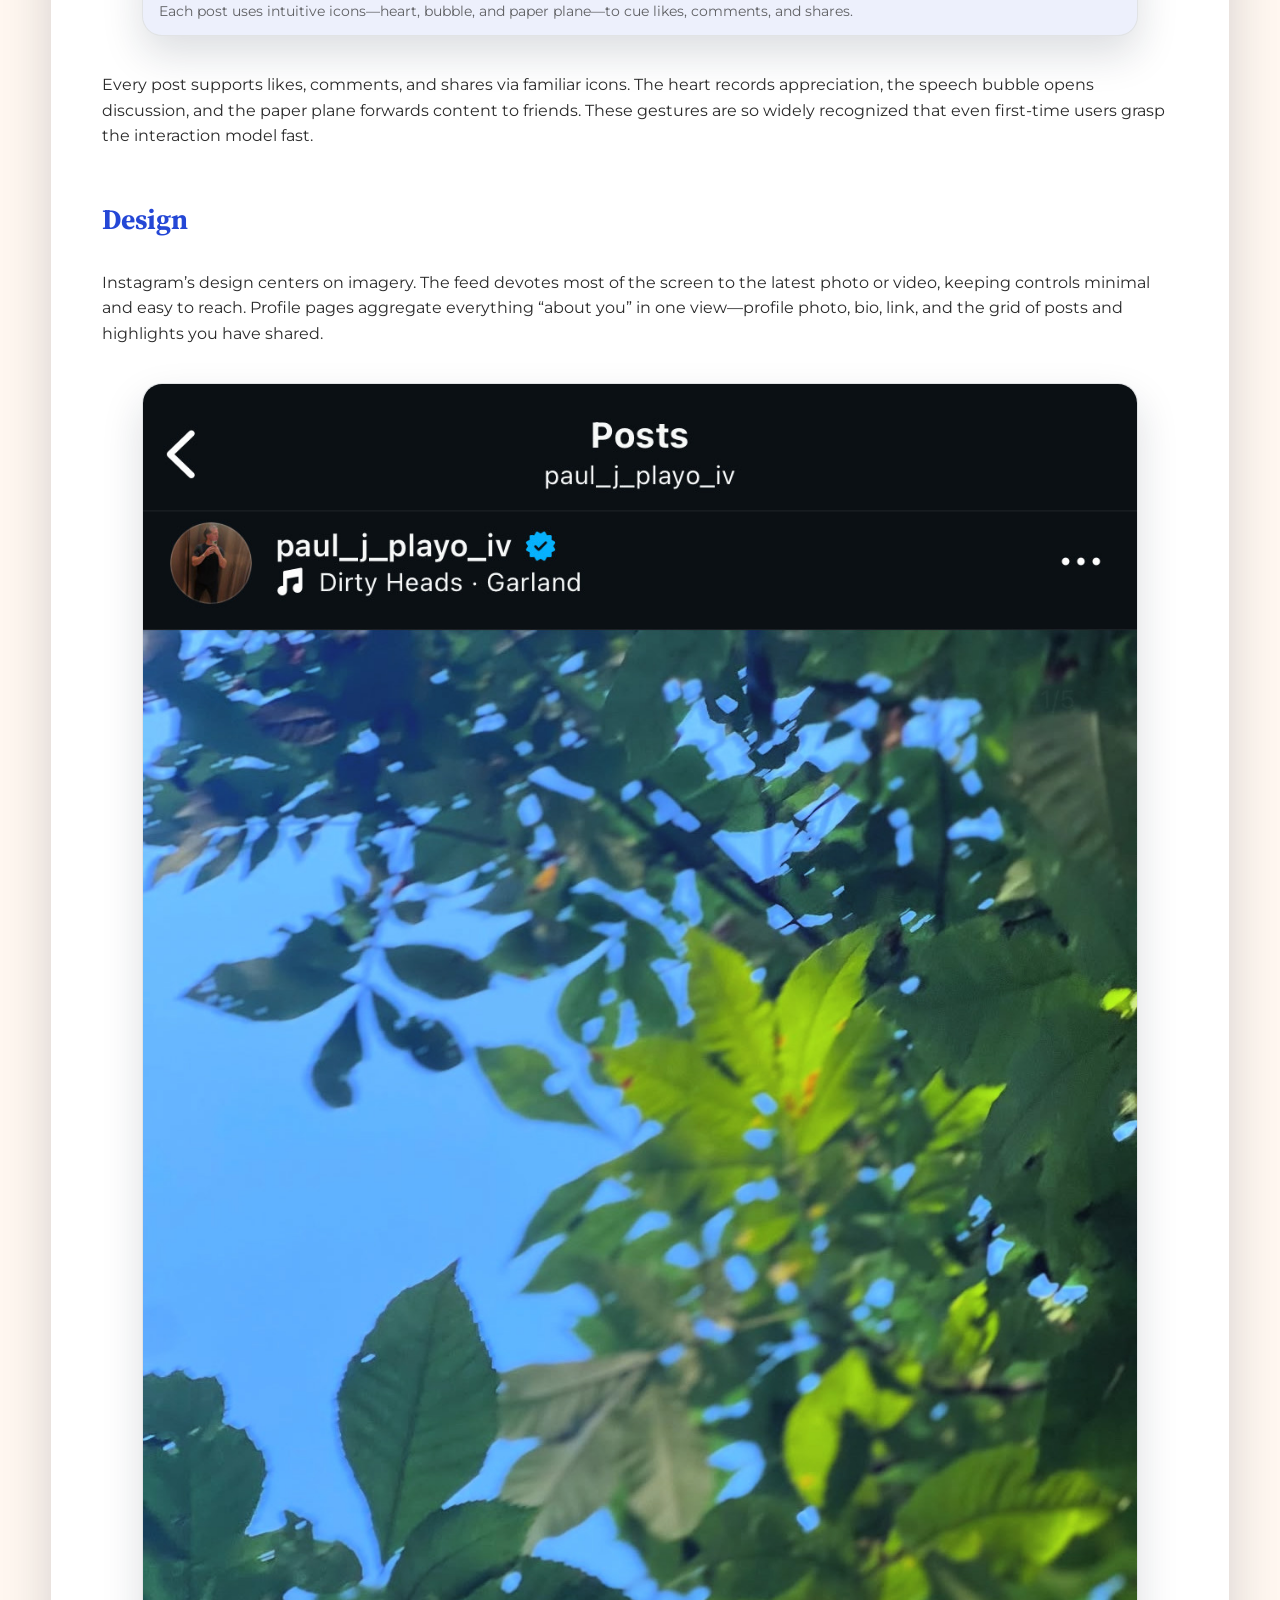
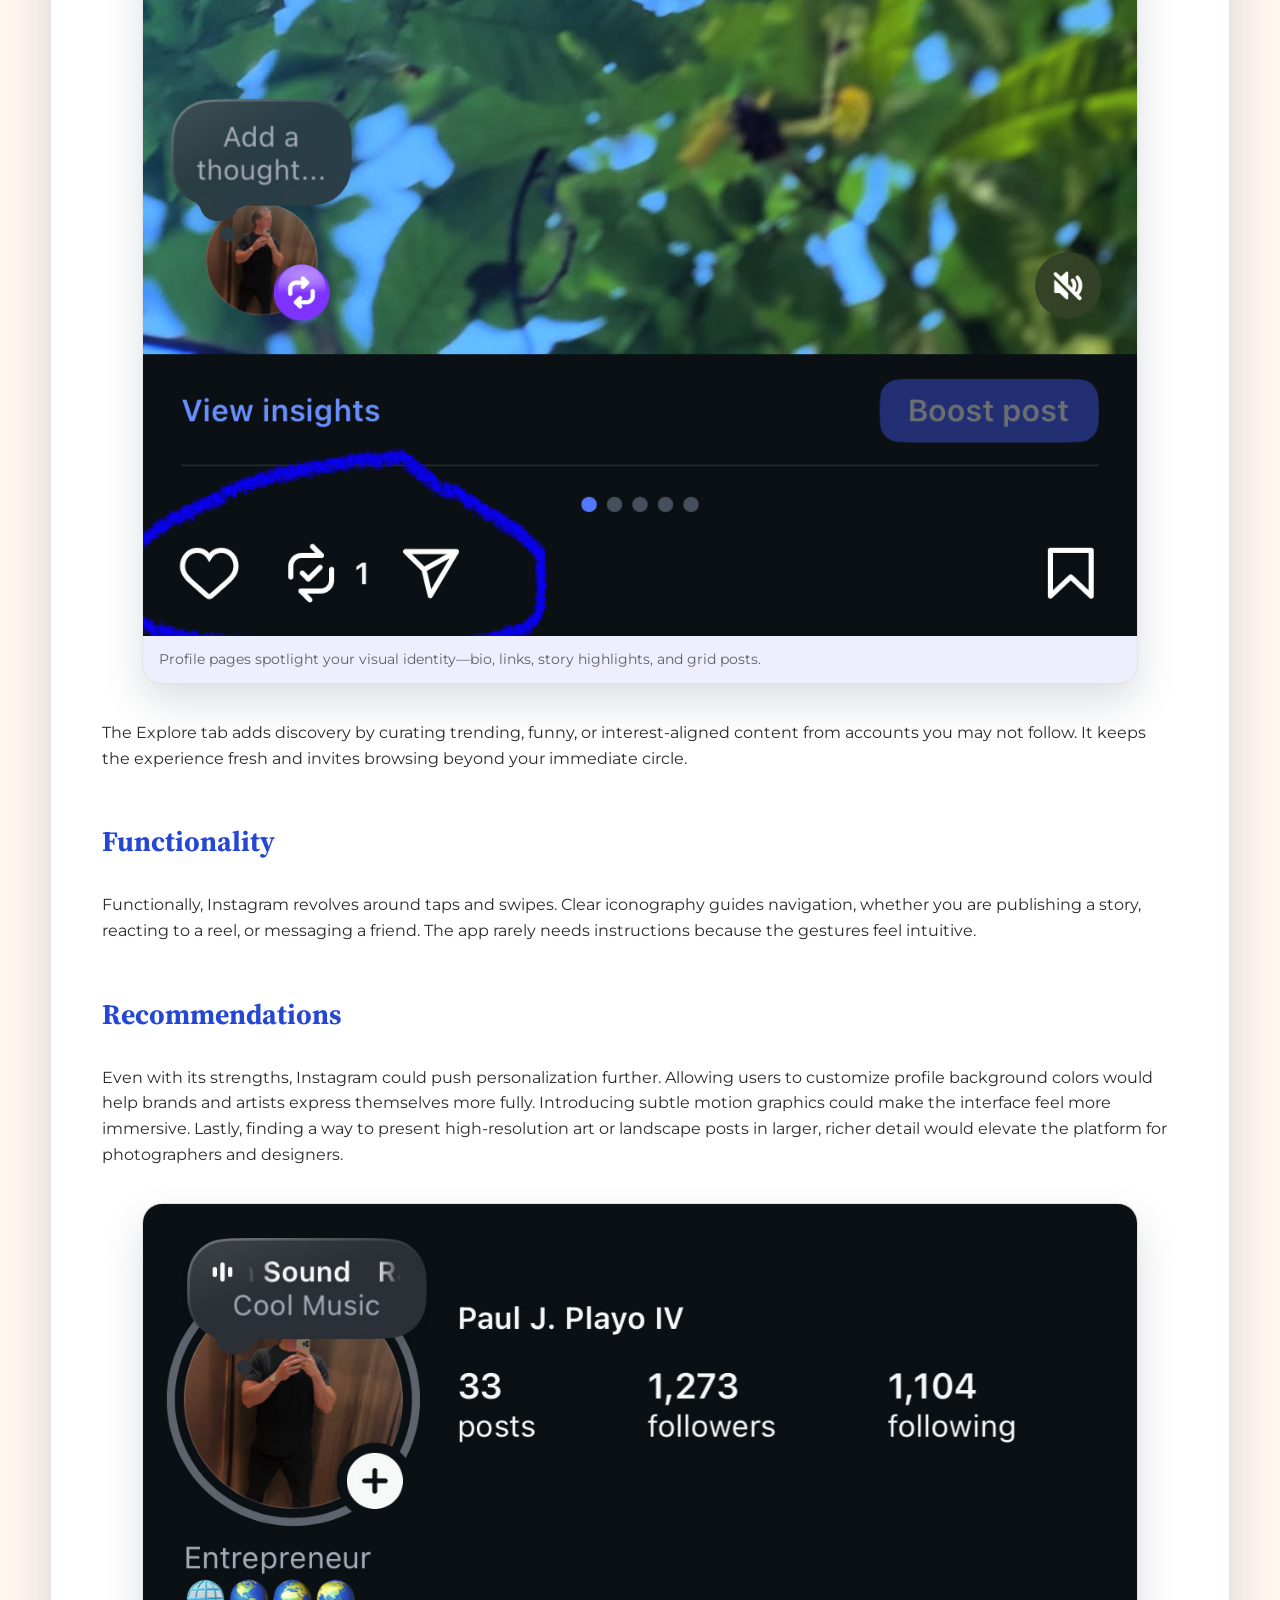
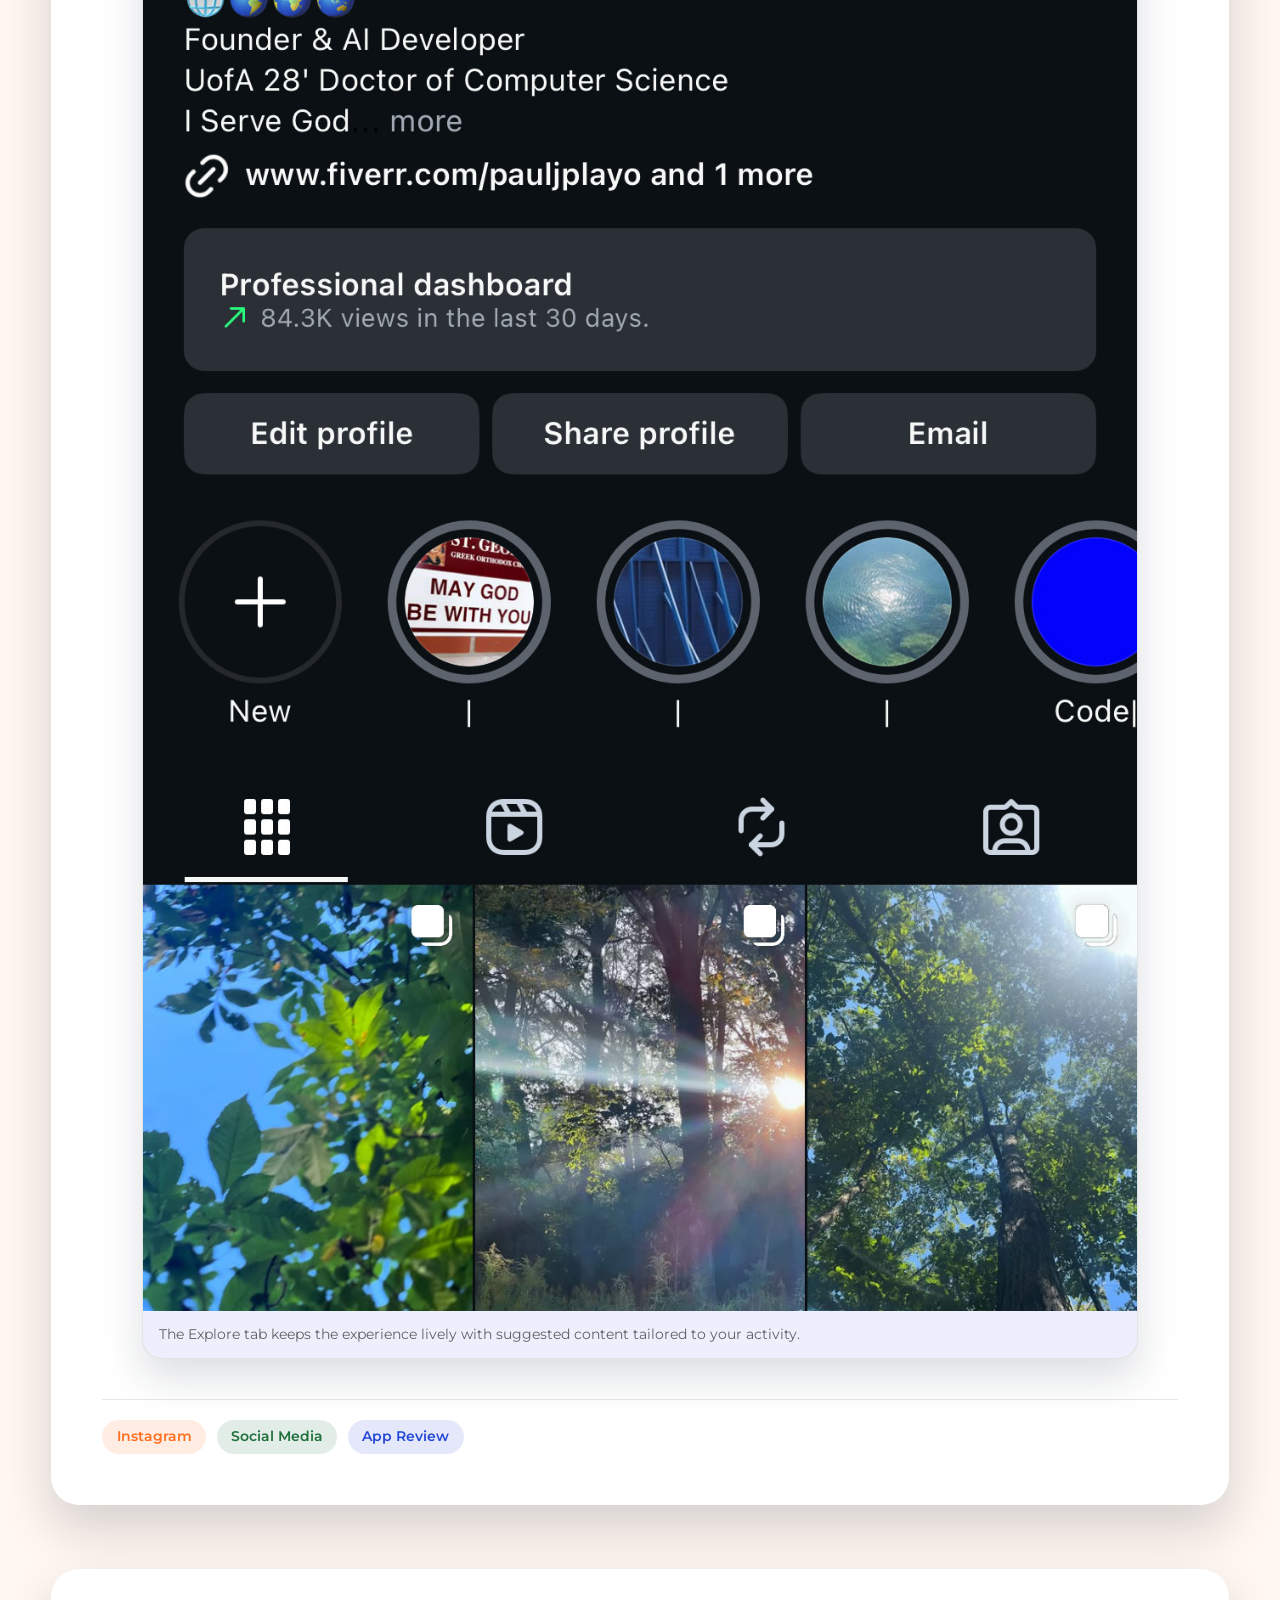
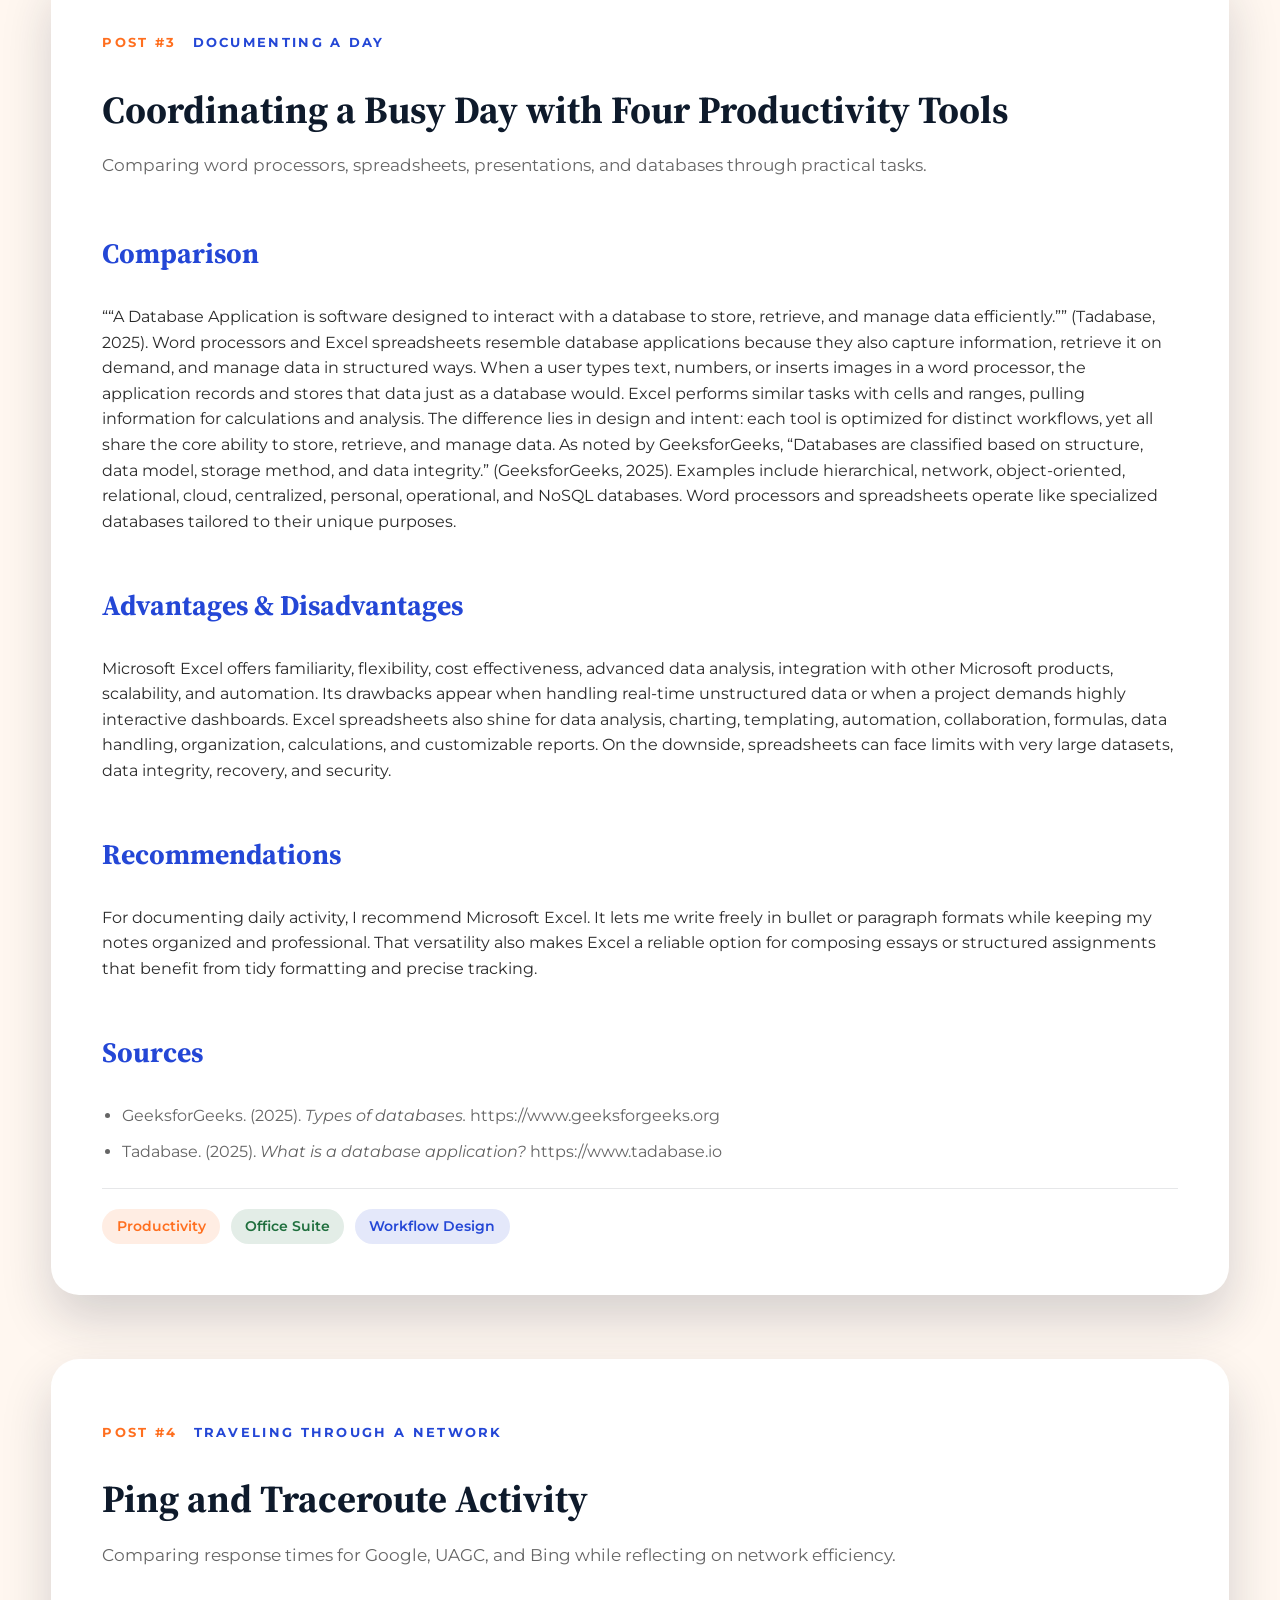
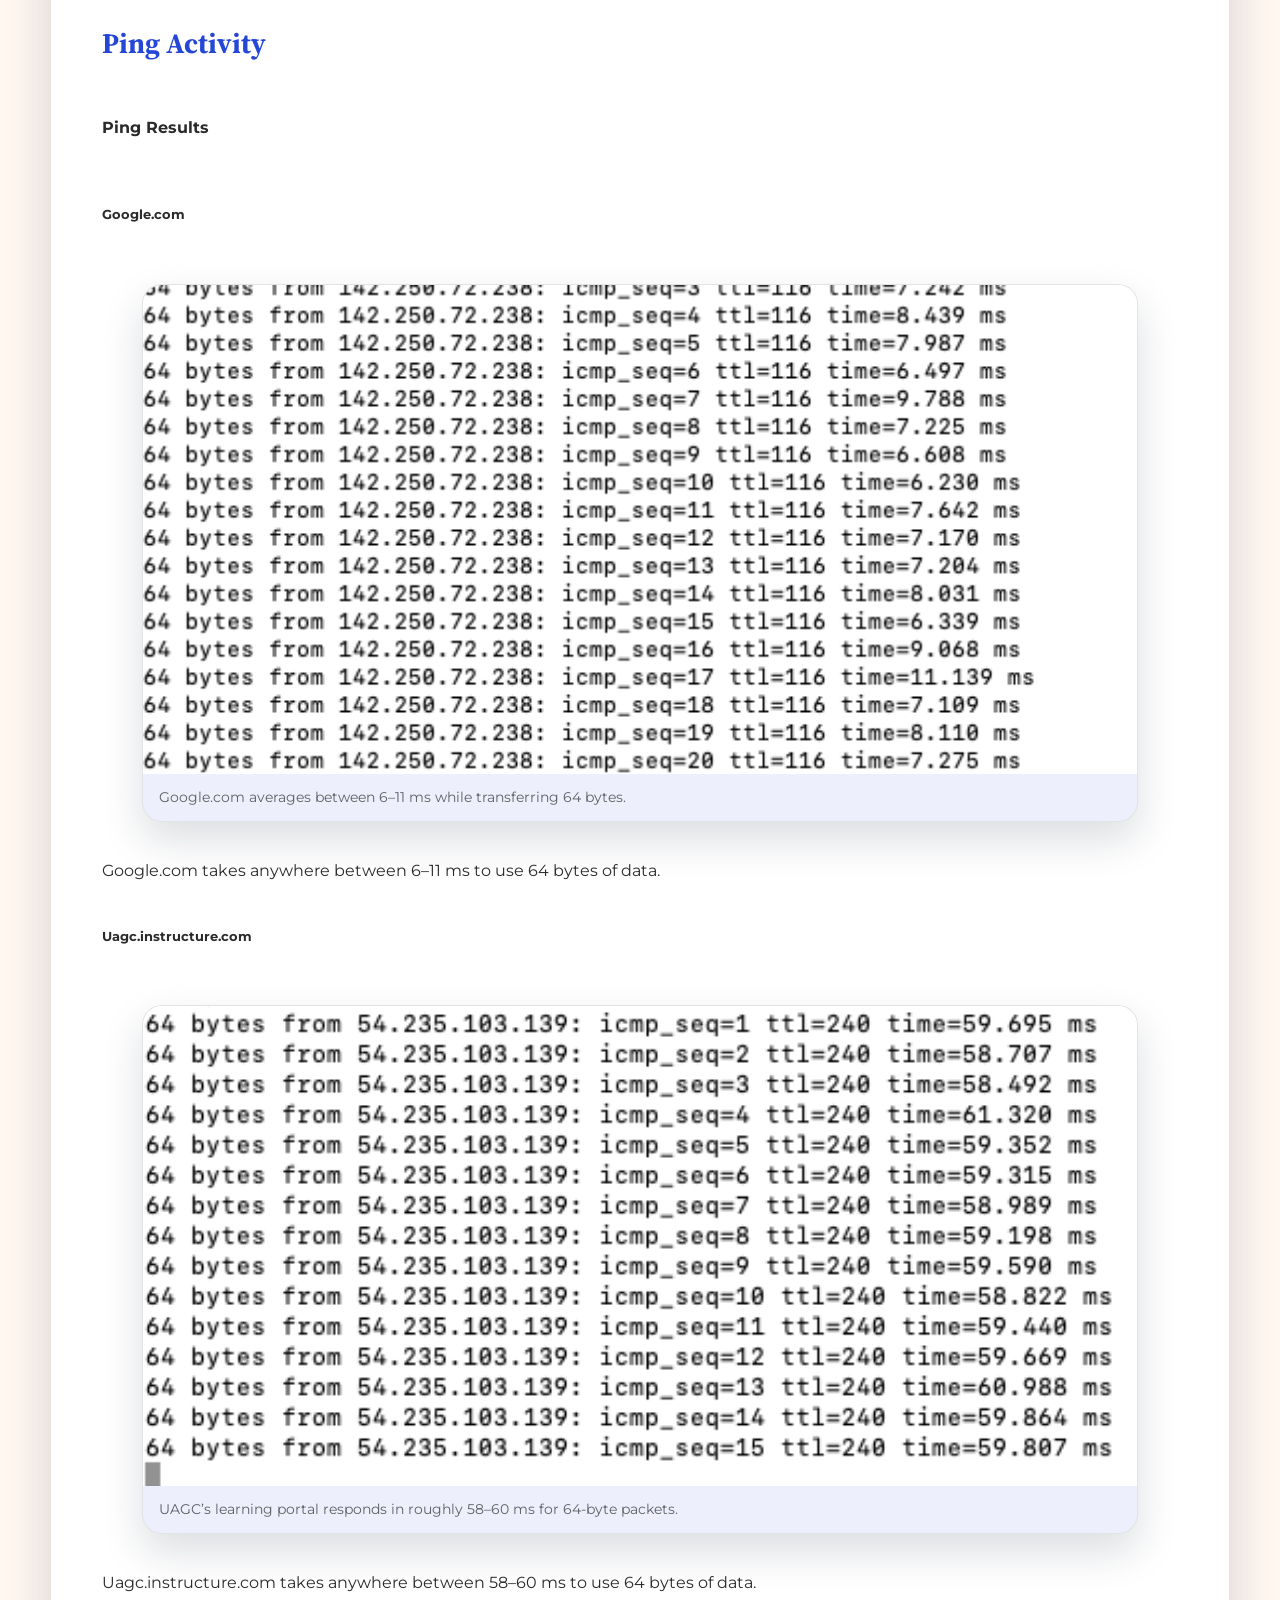
==== commit d74c0404: "Adjust header layout across breakpoints" ====
--- a/index.html
+++ b/index.html
@@ -22,14 +22,16 @@
           <a href="#blogs" aria-haspopup="true">Blog</a>
           <ul class="submenu">
             <li><a href="#blogs">All Posts</a></li>
-            <li><a href="#about">About Me</a></li>
+            <li><a href="#about-top">About Me</a></li>
           </ul>
         </li>
         <li><a href="#newsletter">Newsletter</a></li>
-        <li><a href="#about">About Me</a></li>
       </ul>
     </nav>
-    <a class="header-cta" href="reflection-paper.html">Blog Reflection Paper</a>
+    <div class="header-actions">
+      <a class="header-cta" href="#about-top">About Me</a>
+      <a class="header-cta" href="reflection-paper.html">Blog Reflection Paper</a>
+    </div>
   </header>
 
   <main id="top">
@@ -392,7 +394,7 @@
     </section>
 
     <section id="about" class="about">
-      <div class="about-card">
+      <div class="about-card" id="about-top">
         <h2>About Me</h2>
         <p>My name is Paul J. Playo, and I build websites for customers who need a compelling online presence to showcase their businesses. Whether the project calls for ecommerce functionality, a custom experience, or an informational hub, I map every feature to the client's goals.</p>
         <p>I run Oracle Coding &amp; Media out of Chicago, IL, partnering with clients around the world to bring their ideas to life. Alongside my professional work, I'm studying for a Bachelor's degree in Computer Science so I can deepen my expertise in web, application, and software development.</p>
@@ -422,7 +424,7 @@
     <div class="footer-links">
       <a href="#blogs">Blogs</a>
       <a href="#posts">All Posts</a>
-      <a href="#about">About</a>
+      <a href="#about-top">About</a>
       <a href="mailto:hello@trailblazewords.com">Email</a>
     </div>
   </footer>
--- a/styles.css
+++ b/styles.css
@@ -61,6 +61,15 @@
   transition: transform 0.2s ease, box-shadow 0.2s ease, background 0.2s ease;
 }
 
+.header-actions {
+  display: flex;
+  align-items: center;
+  gap: 0.85rem;
+  flex-wrap: wrap;
+  margin-left: auto;
+  order: 1;
+}
+
 .header-cta:hover,
 .header-cta:focus-visible {
   background: rgba(255, 255, 255, 0.22);
@@ -94,6 +103,12 @@
   margin: 0;
   padding: 0;
   font-weight: 600;
+}
+
+.primary-nav {
+  flex: 1 1 100%;
+  order: 2;
+  margin-top: 0.75rem;
 }
 
 .primary-nav .menu > li {
@@ -753,7 +768,8 @@
   scroll-margin-top: clamp(5rem, 12vw, 7.5rem);
 }
 
-#about {
+#about,
+#about-top {
   scroll-margin-top: clamp(5rem, 12vw, 7.5rem);
 }
 
@@ -771,19 +787,59 @@
 @media (max-width: 780px) {
   .site-header {
     position: static;
-    gap: 1.5rem;
+    gap: 0.9rem;
+    text-align: left;
+  }
+
+  .primary-nav {
+    width: 100%;
+    flex-basis: 100%;
+    order: 2;
+    margin-top: 0.25rem;
+  }
+
+  .primary-nav .menu {
+    flex-direction: row;
+    flex-wrap: nowrap;
+    width: 100%;
+    justify-content: space-between;
+    gap: 0;
+  }
+
+  .primary-nav .menu > li {
+    flex: 1 1 0;
+  }
+
+  .primary-nav .menu > li > a {
+    display: block;
     text-align: center;
-  }
-
-  .primary-nav .menu {
-    flex-direction: column;
-    align-items: center;
-  }
-
-  .header-cta {
+    padding: 0.5rem 0;
+  }
+
+  .branding {
     width: 100%;
+    align-items: flex-start;
+  }
+
+  .tagline {
+    text-align: left;
+    margin-left: 0;
+    margin-right: 0;
+  }
+
+  .header-actions {
+    width: 100%;
+    order: 3;
+    justify-content: center;
+    gap: 0.75rem;
+    margin-left: 0;
+    margin-top: -0.2rem;
+  }
+
+  .header-actions .header-cta {
+    flex: 1 1 12rem;
+    min-width: 12rem;
     padding: 0.85rem 1.75rem;
-    order: 3;
   }
 
   .essay-wrapper {
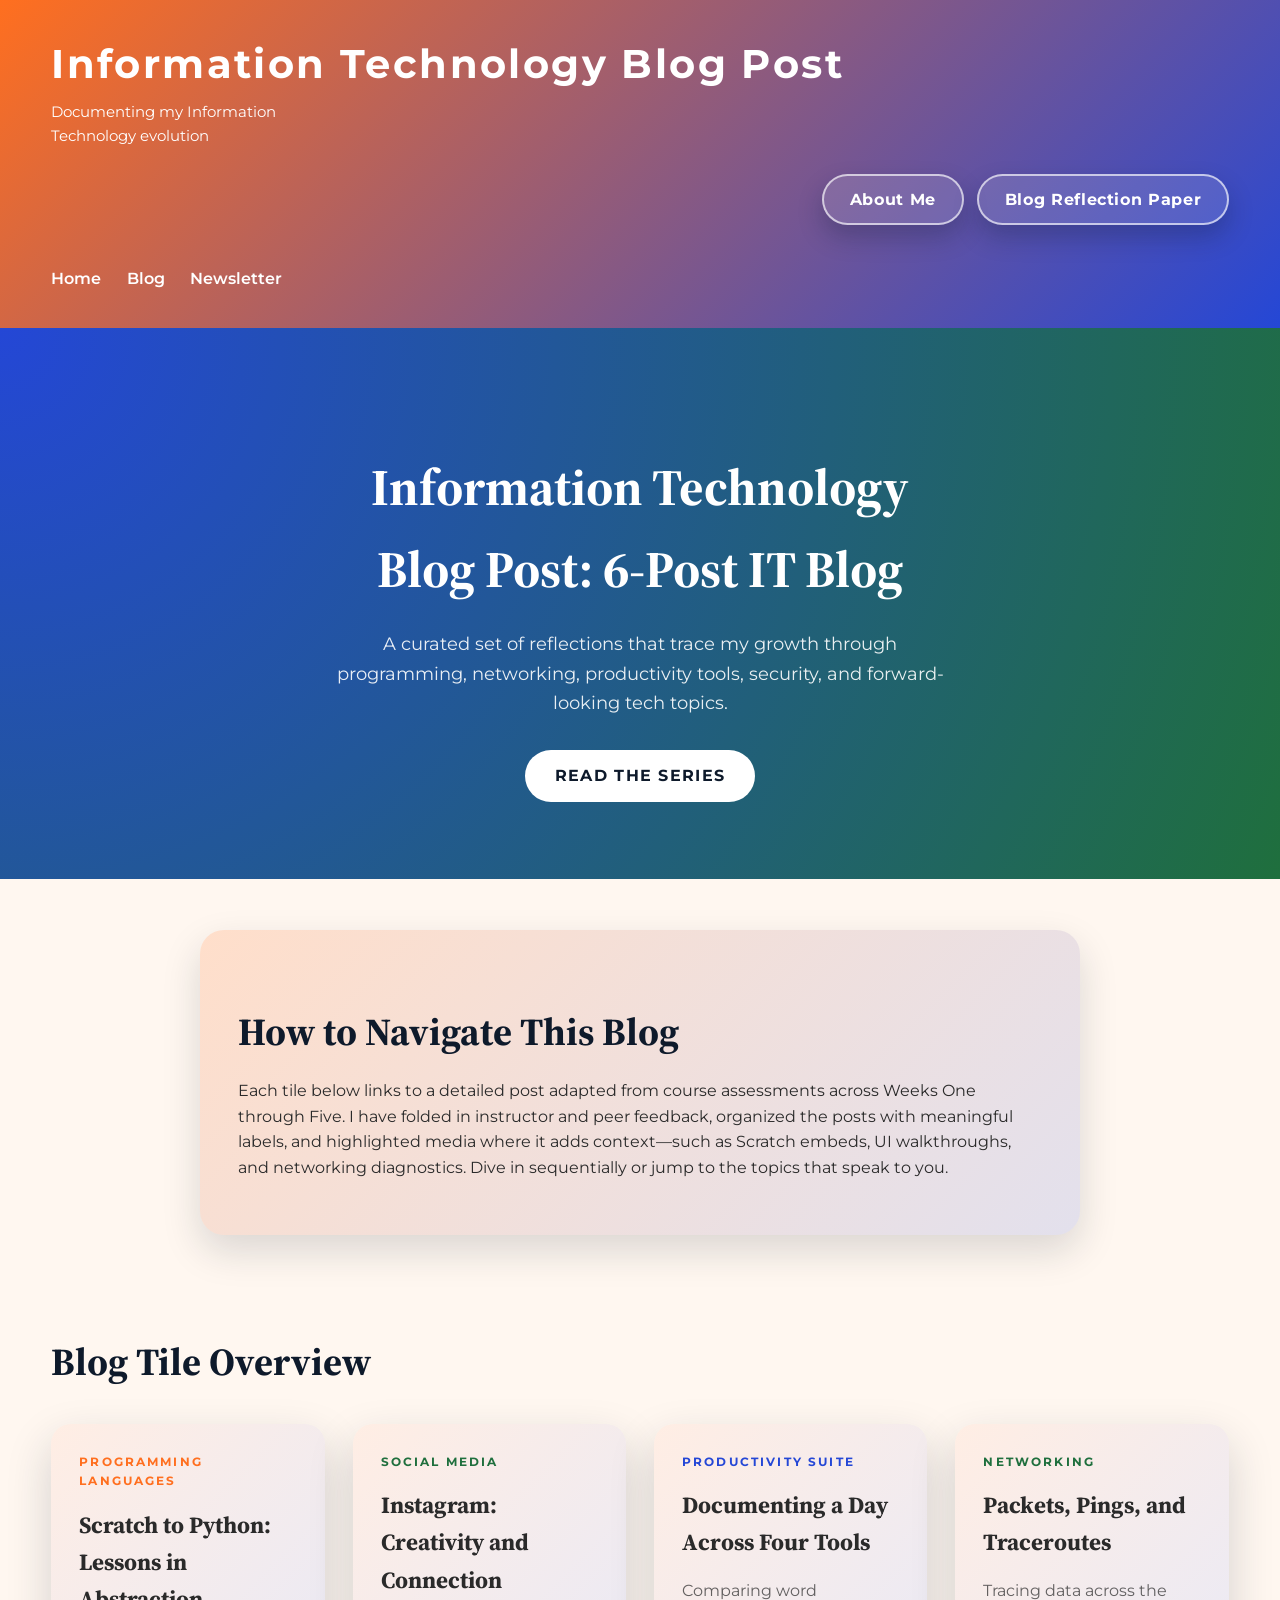
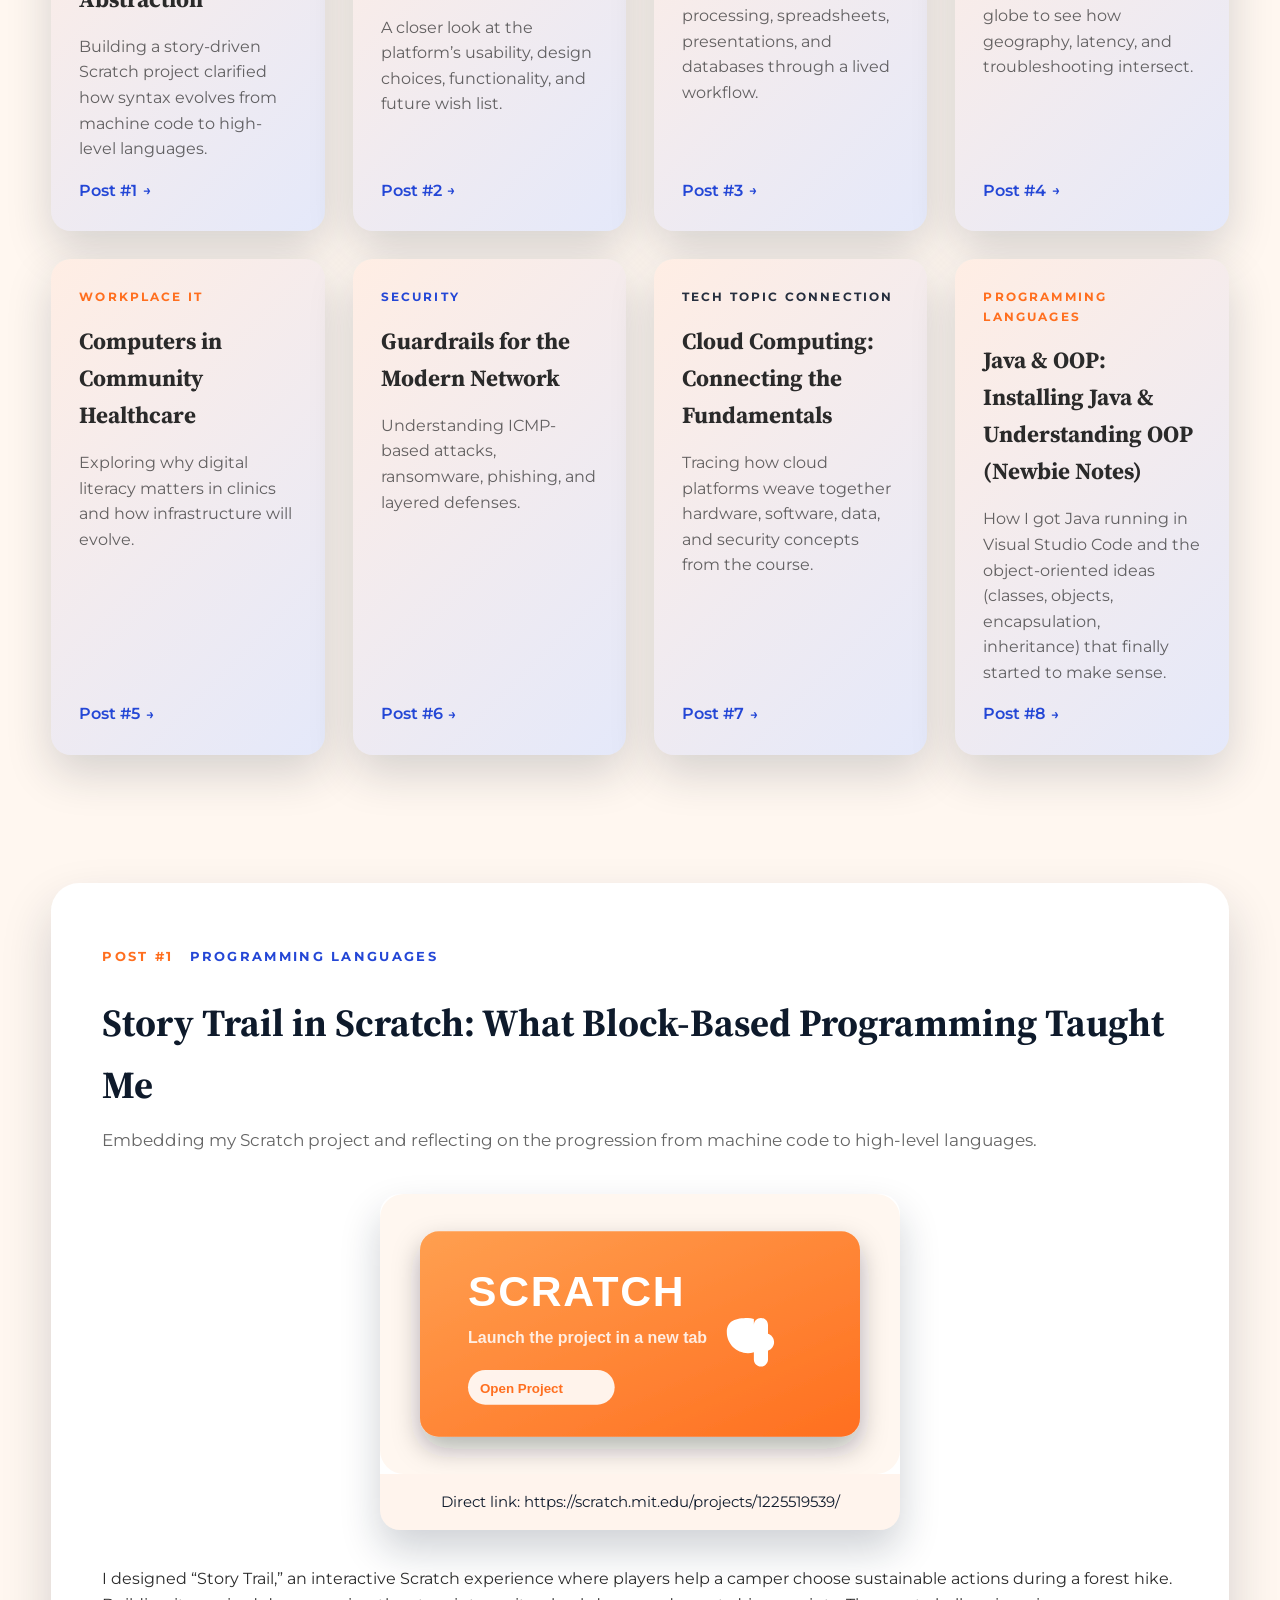
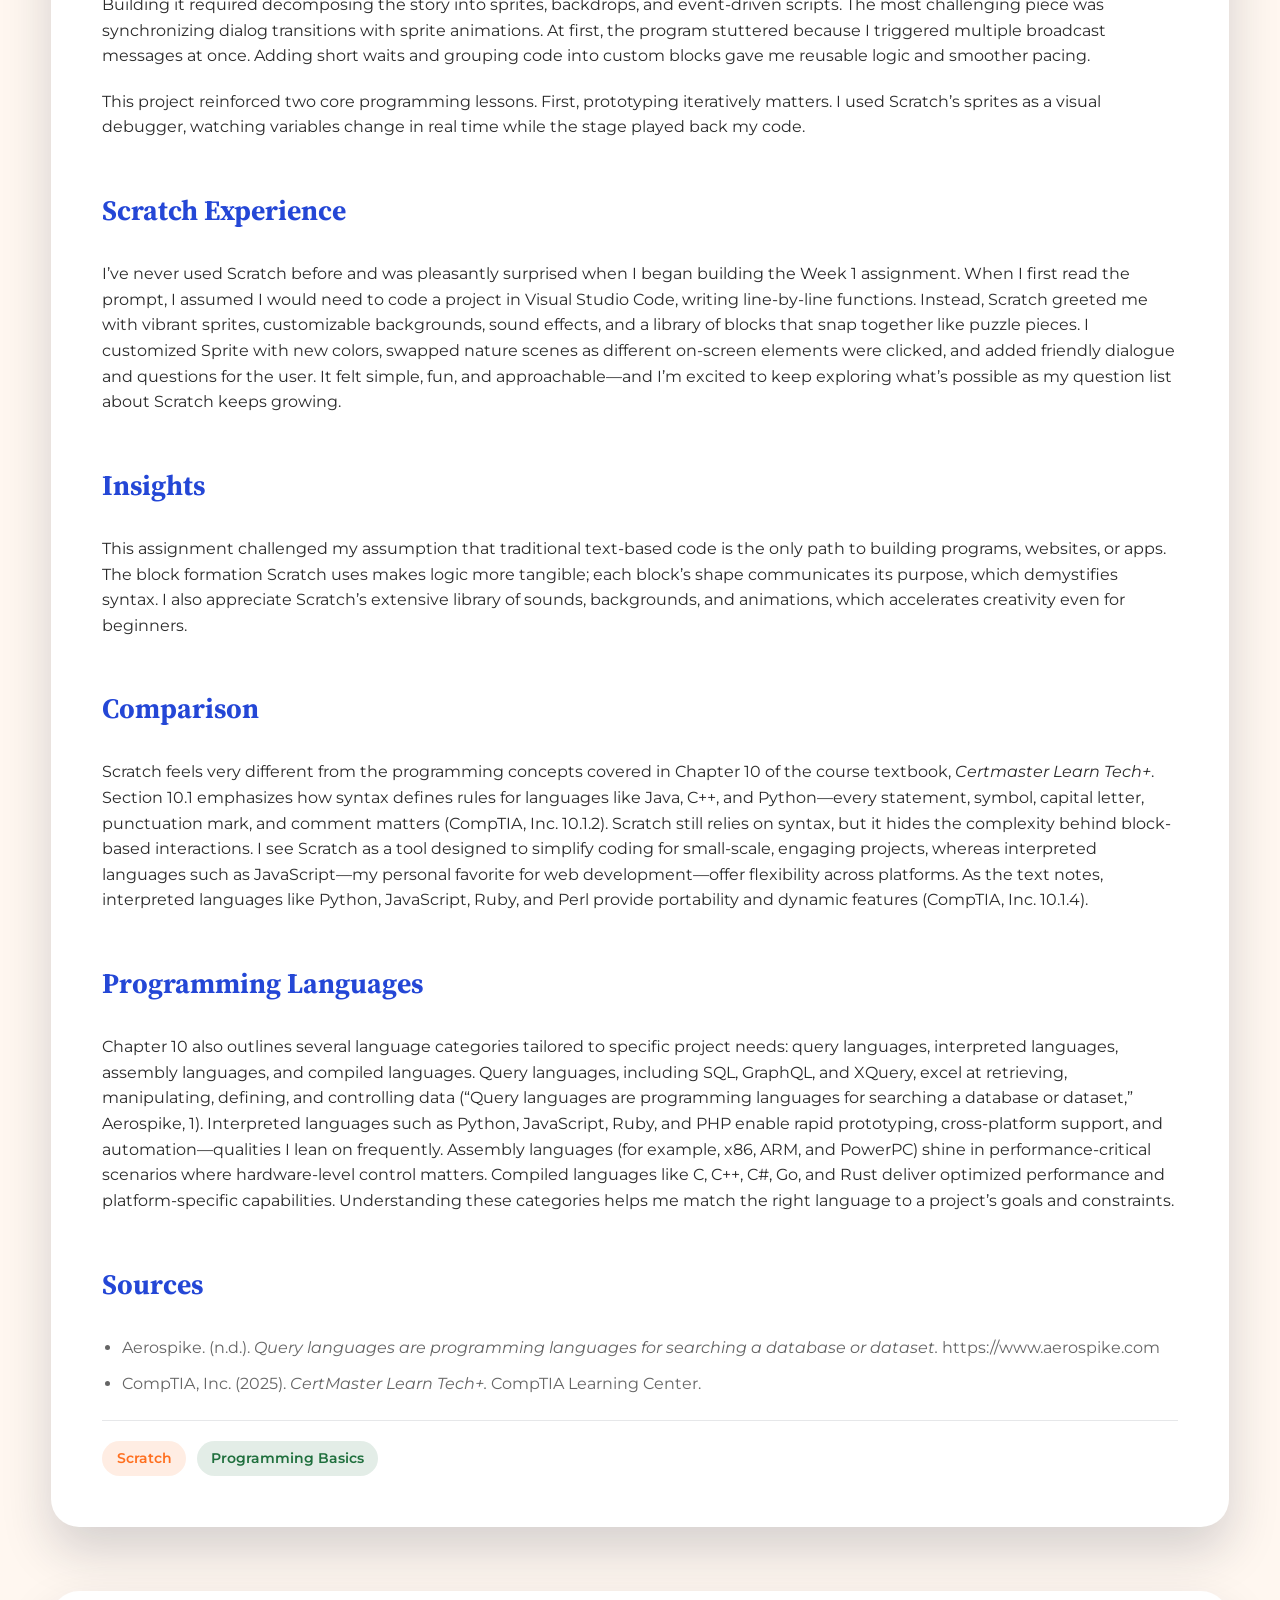
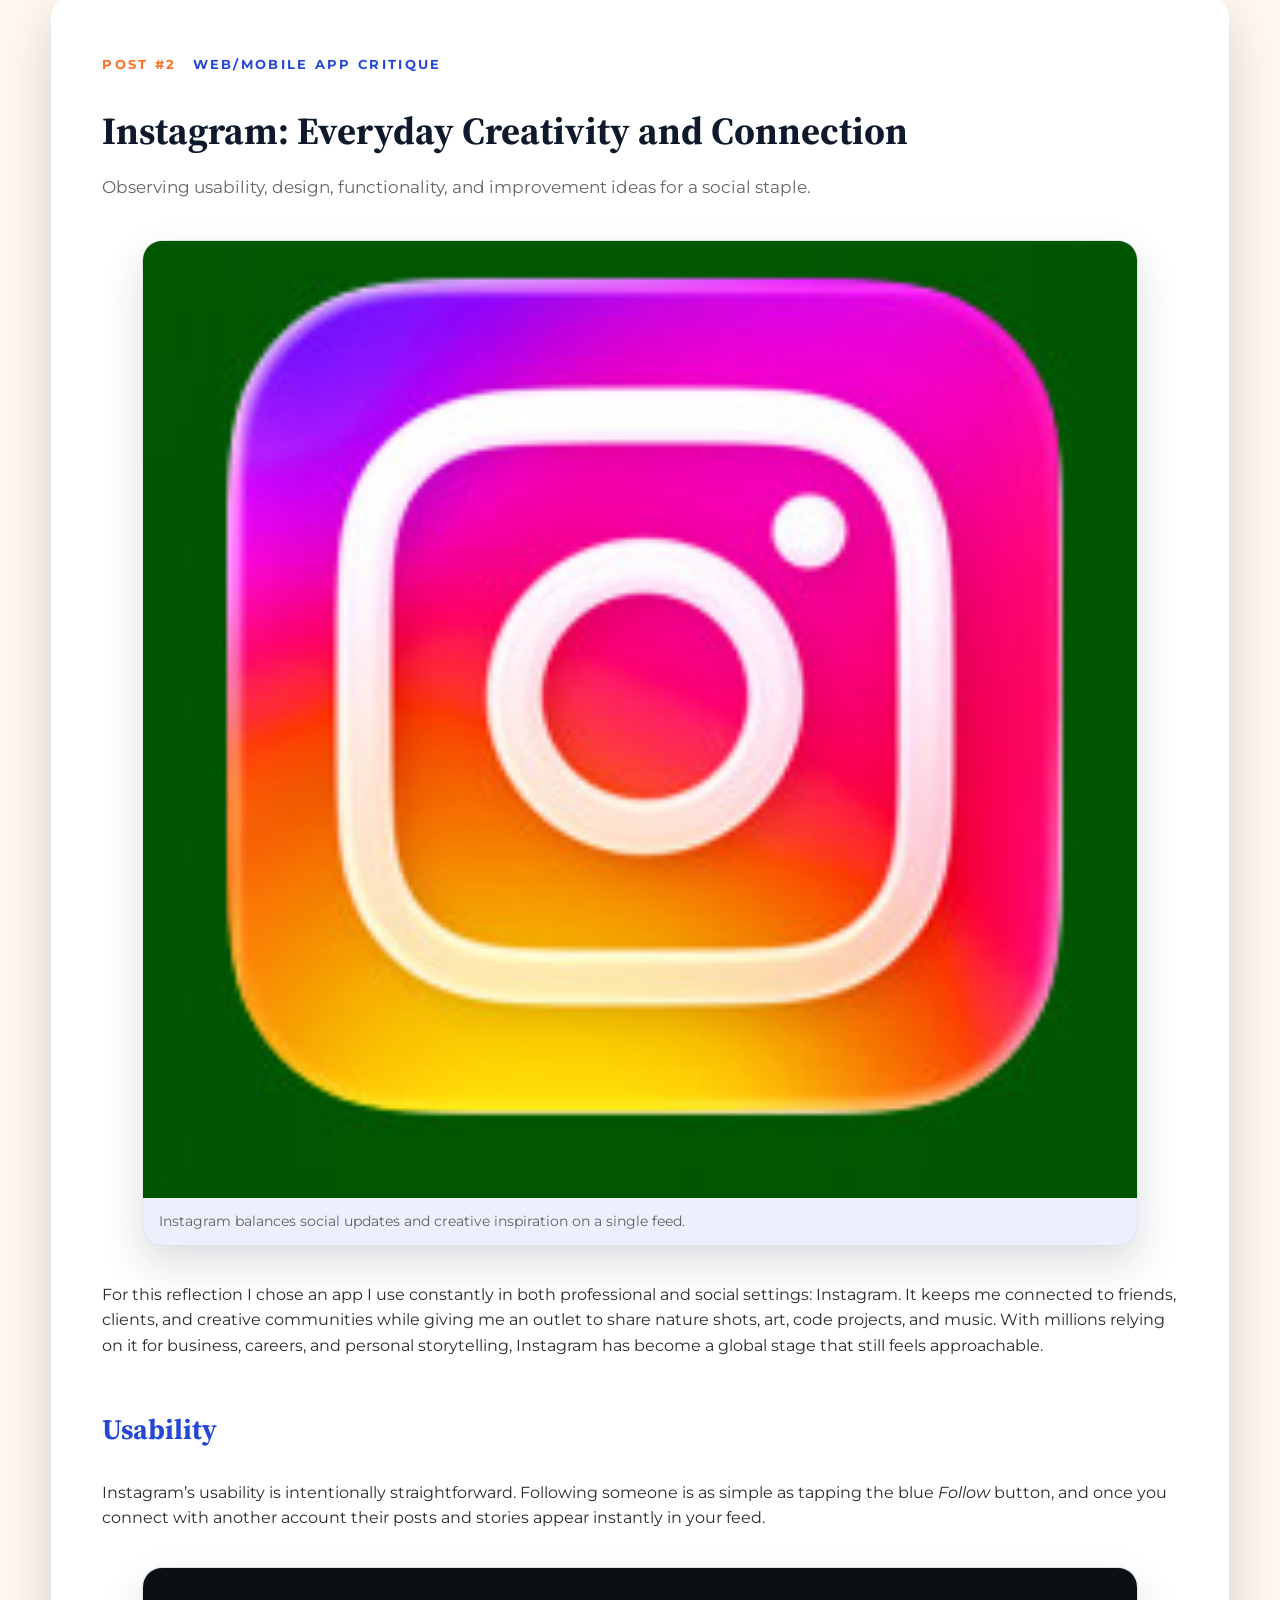
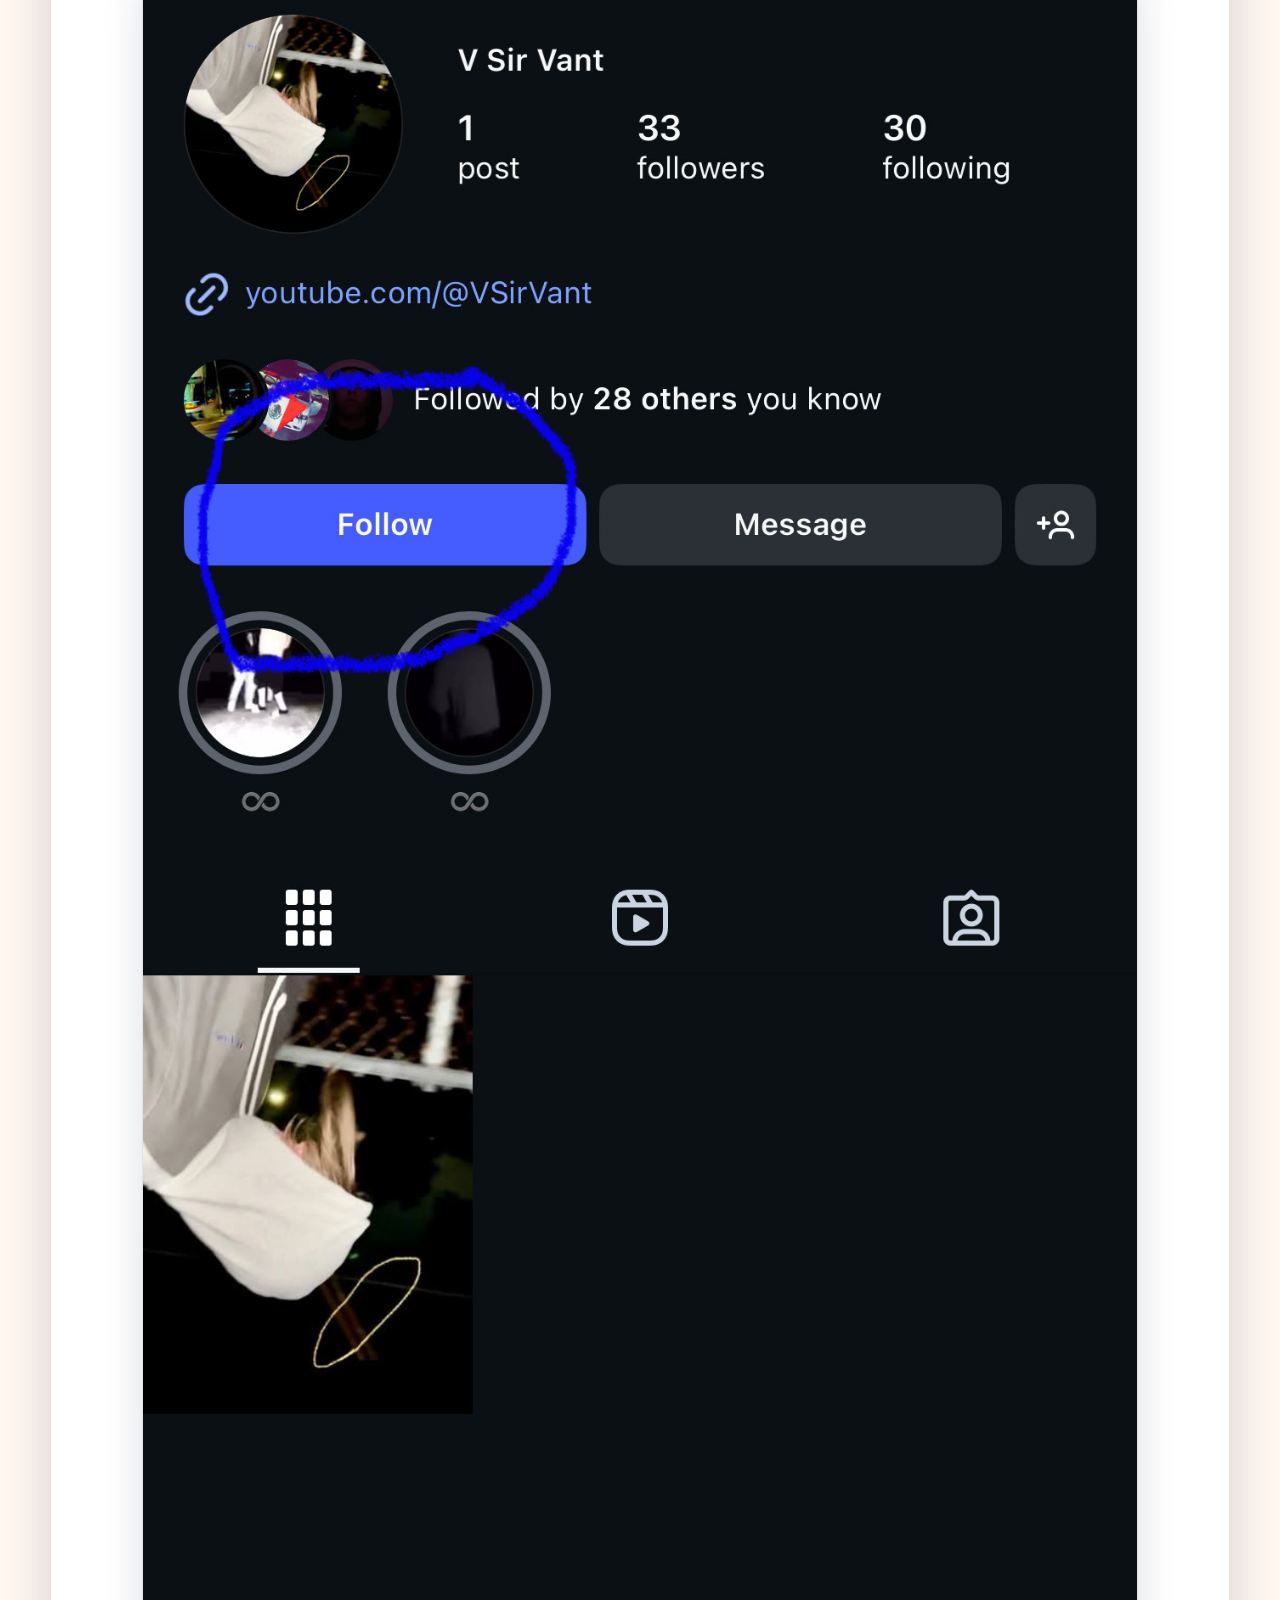
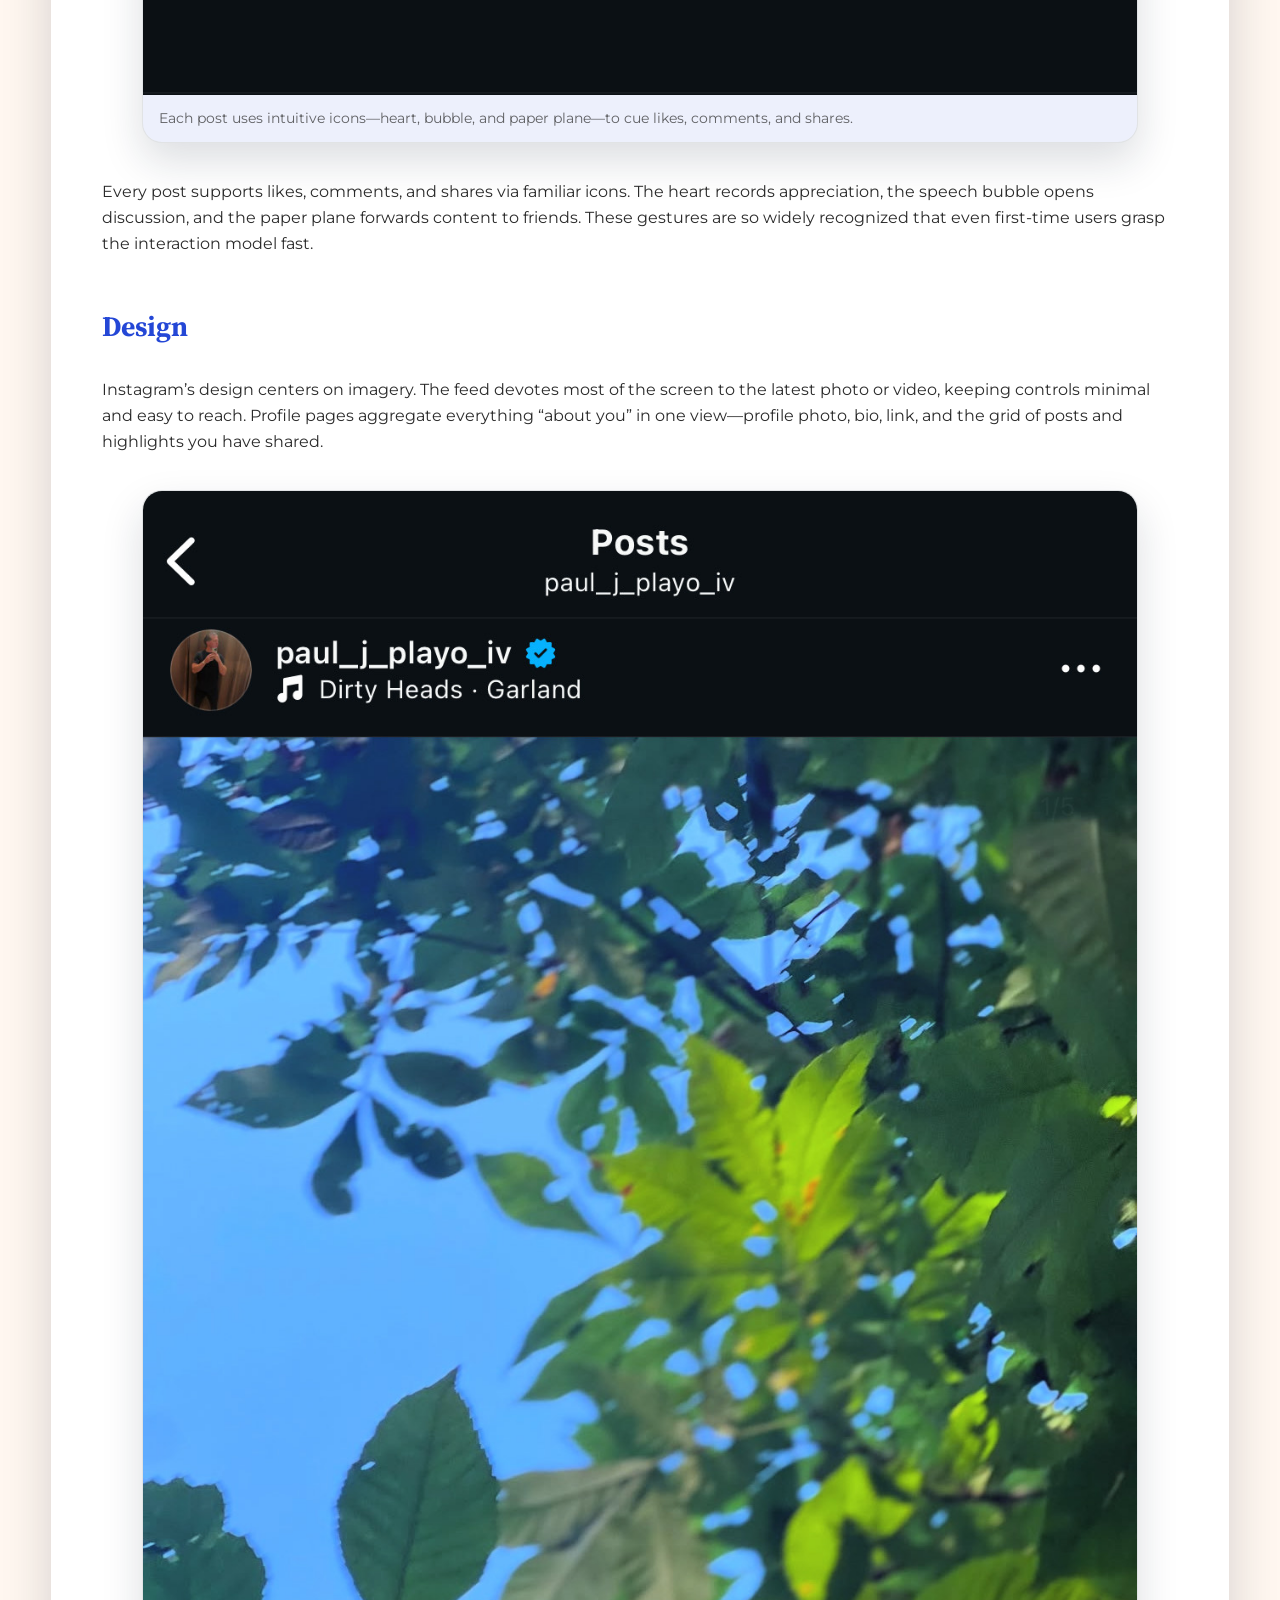
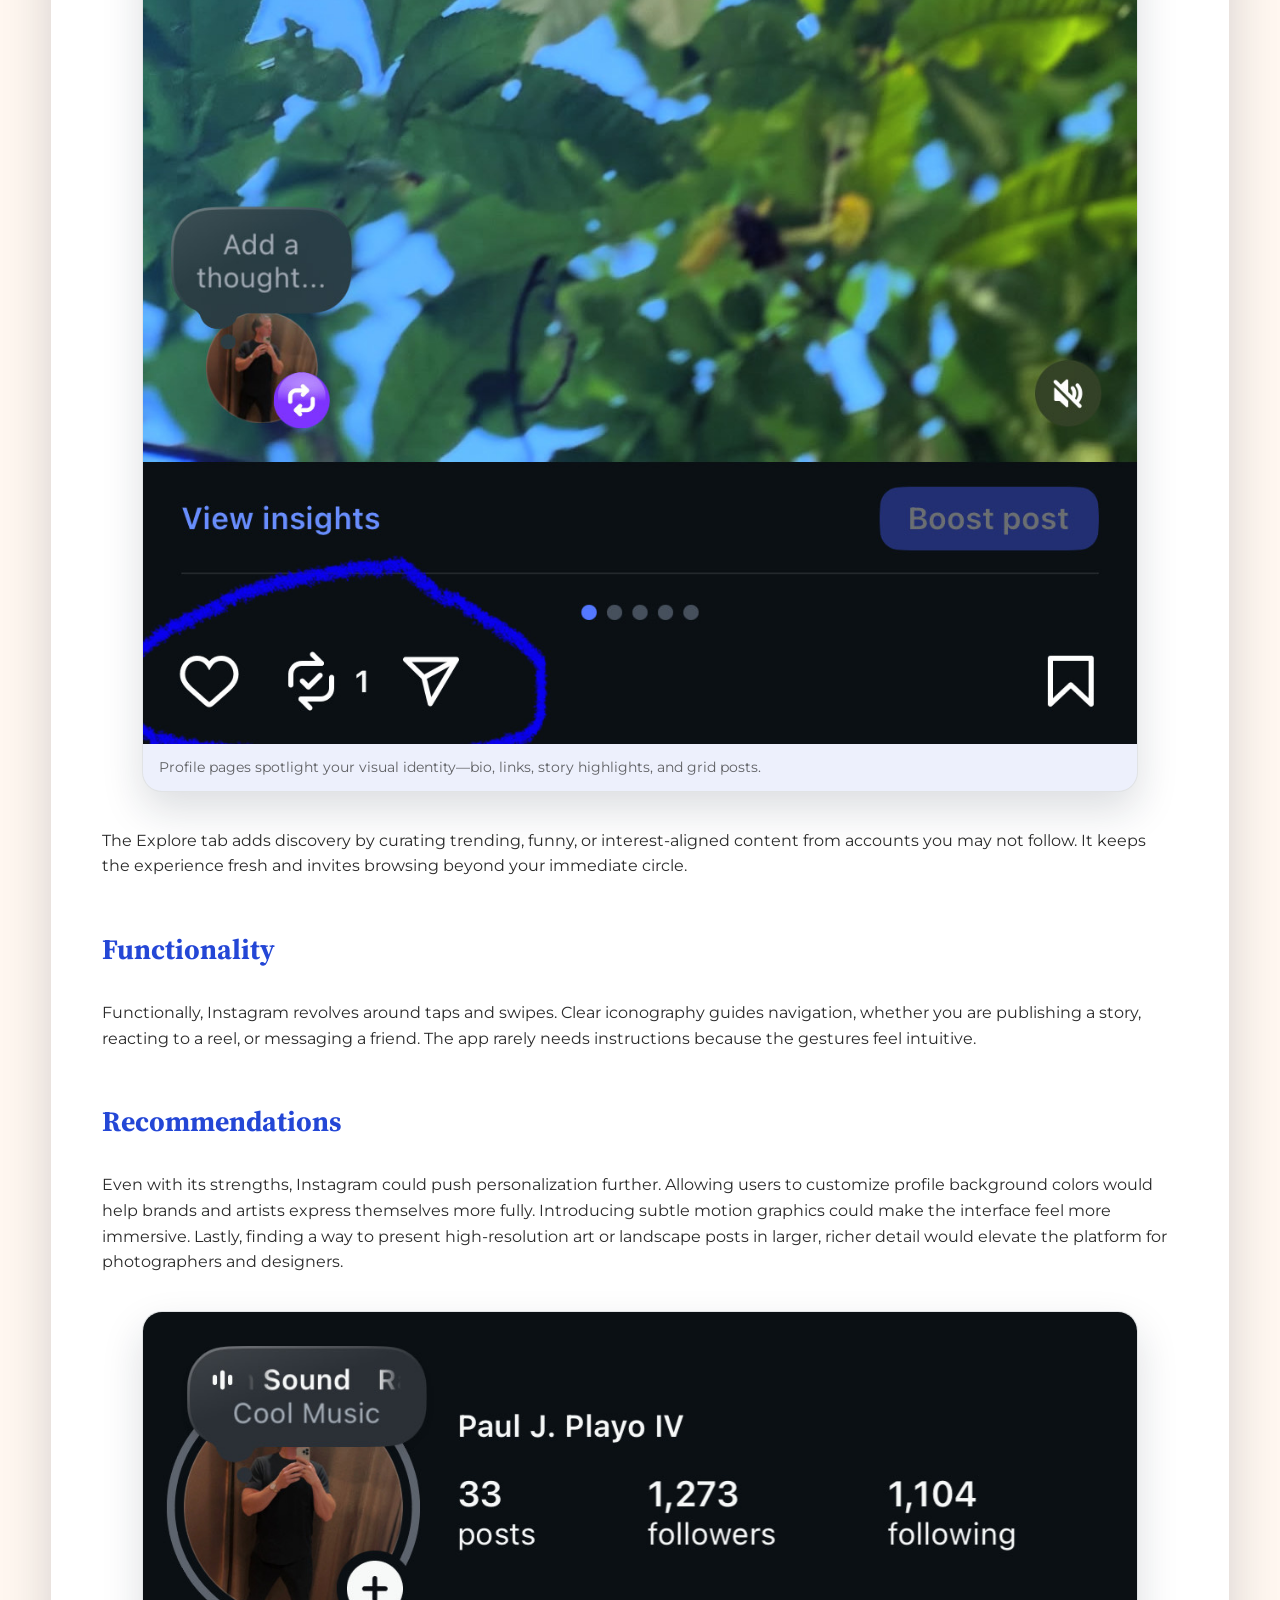
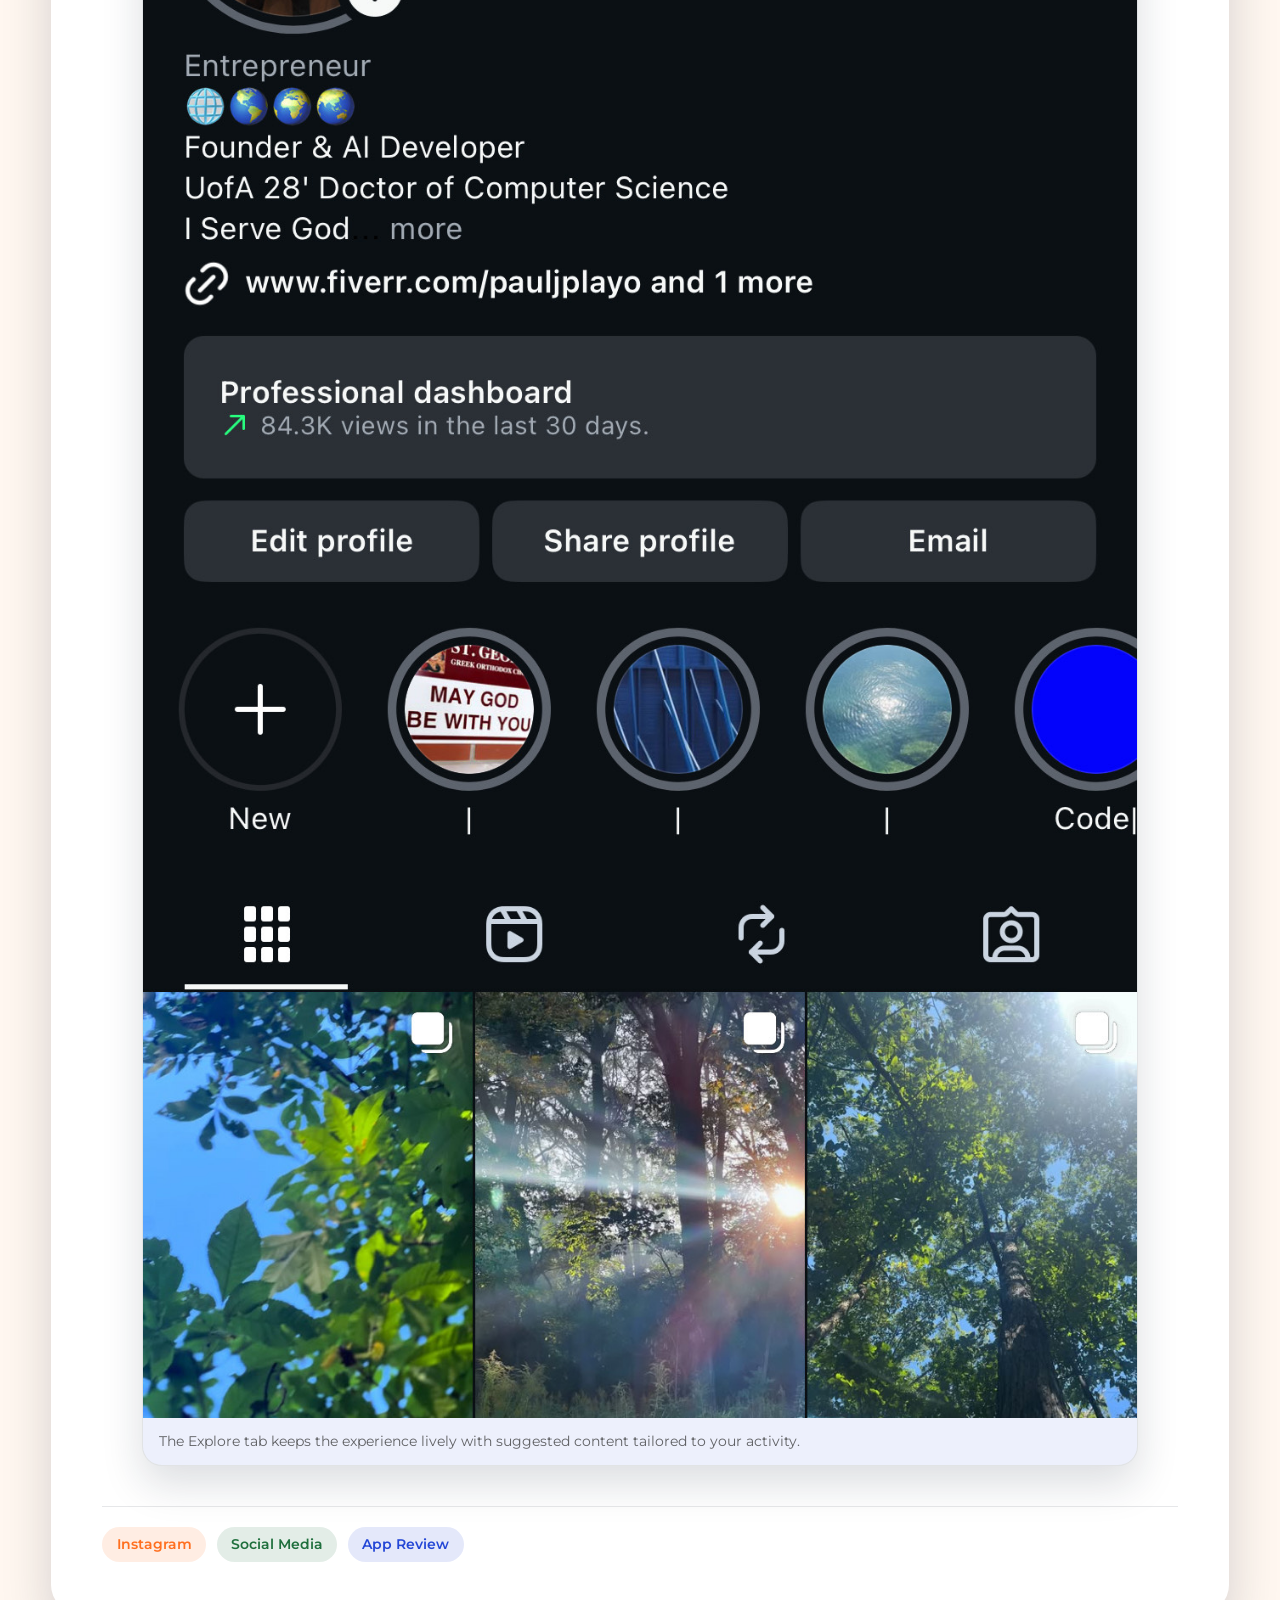
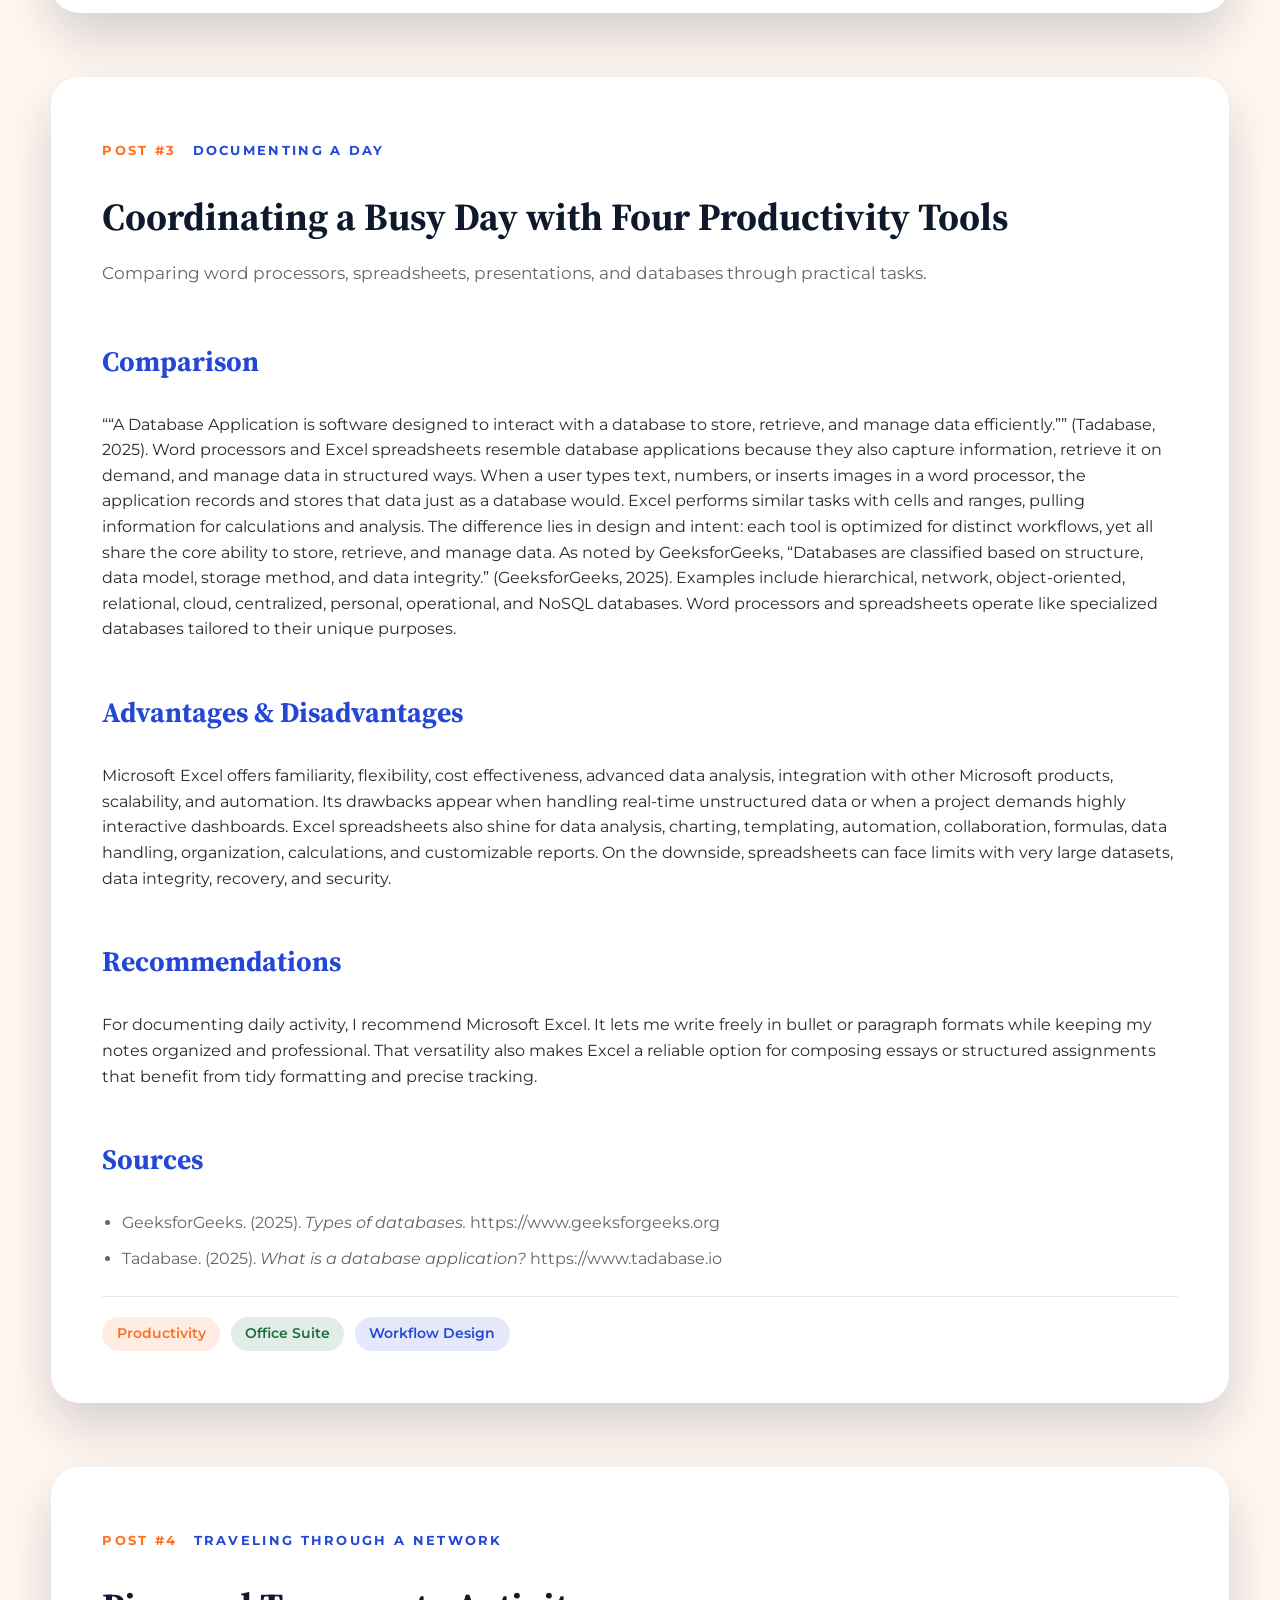
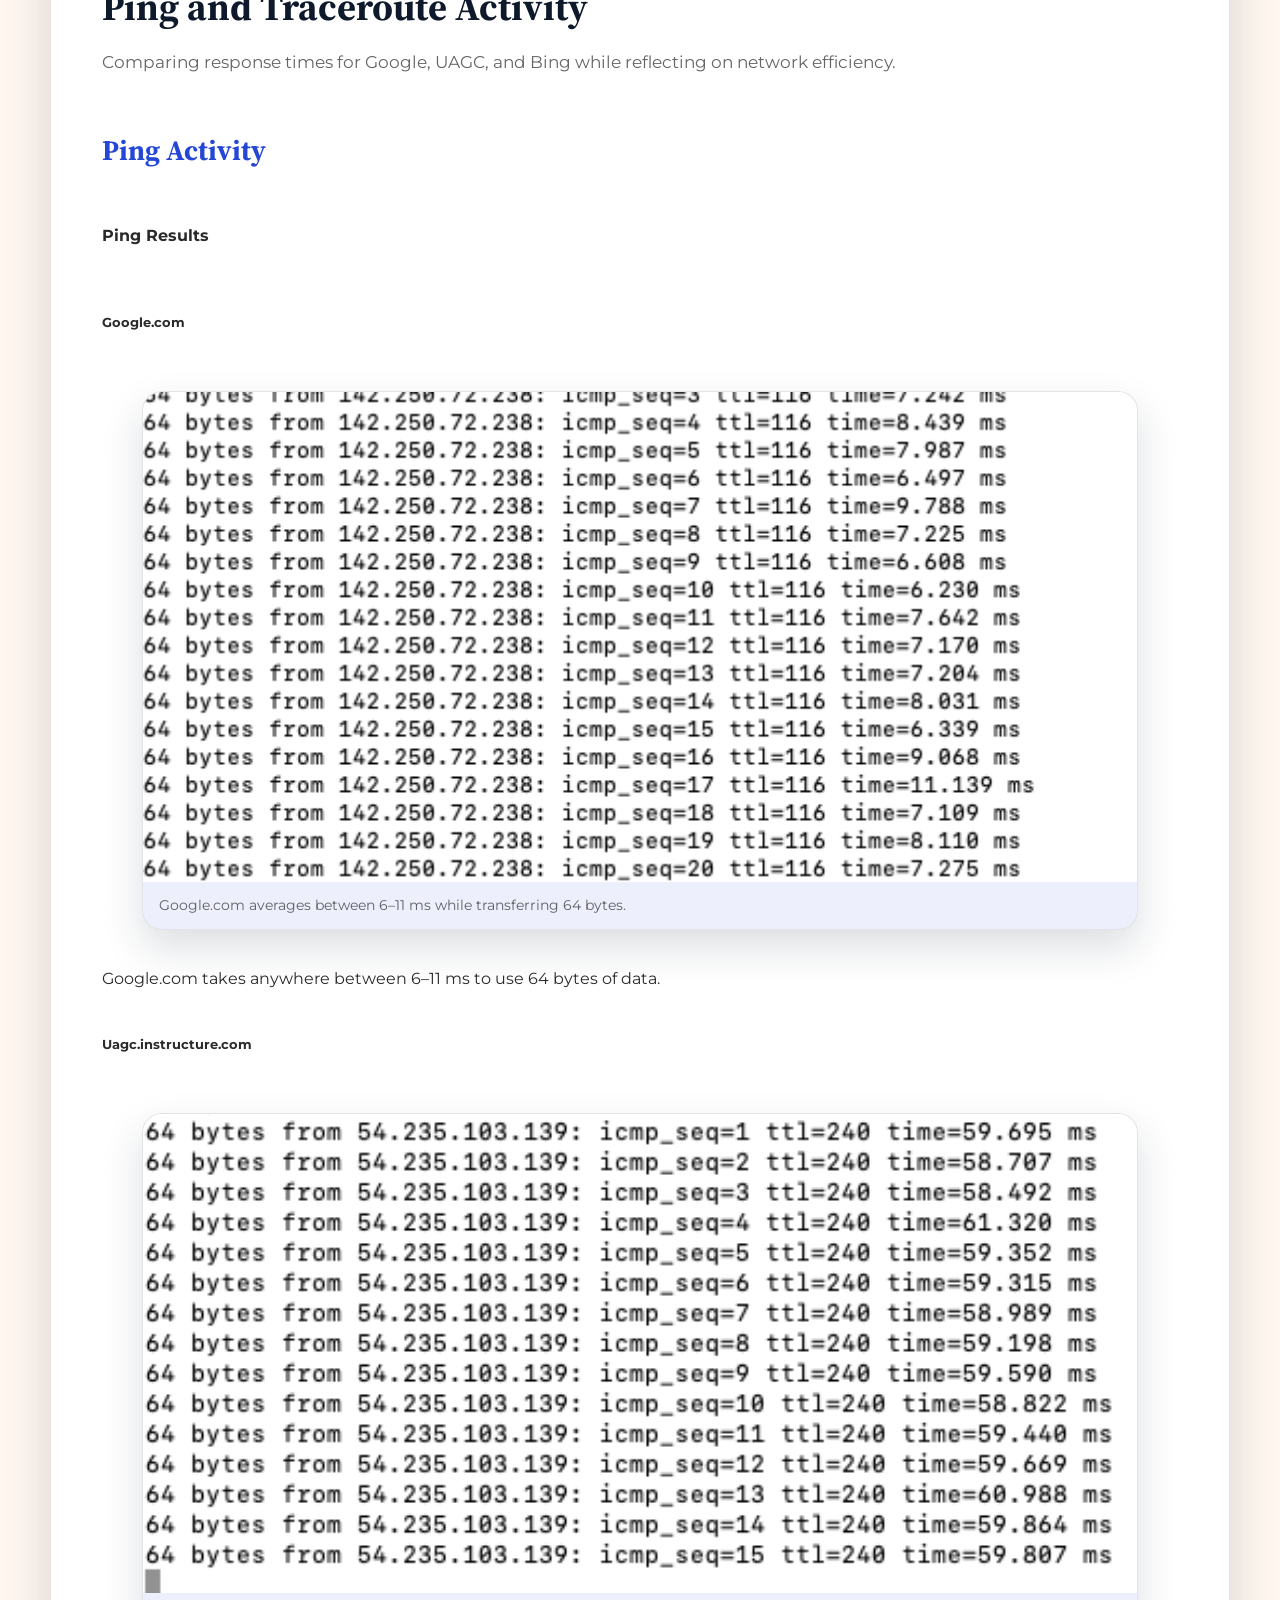
==== commit 29aea1b8: "Add Post #8 blog card tile to overview grid" ====
--- a/index.html
+++ b/index.html
@@ -95,6 +95,12 @@
           <p>Tracing how cloud platforms weave together hardware, software, data, and security concepts from the course.</p>
           <a href="#post-7" class="read-more">Post #7</a>
         </article>
+        <article class="blog-card">
+          <span class="category fire">Programming Languages</span>
+          <h3>Java &amp; OOP: Installing Java &amp; Understanding OOP (Newbie Notes)</h3>
+          <p>How I got Java running in Visual Studio Code and the object-oriented ideas (classes, objects, encapsulation, inheritance) that finally started to make sense.</p>
+          <a href="#post-8" class="read-more">Post #8</a>
+        </article>
       </div>
     </section>
 
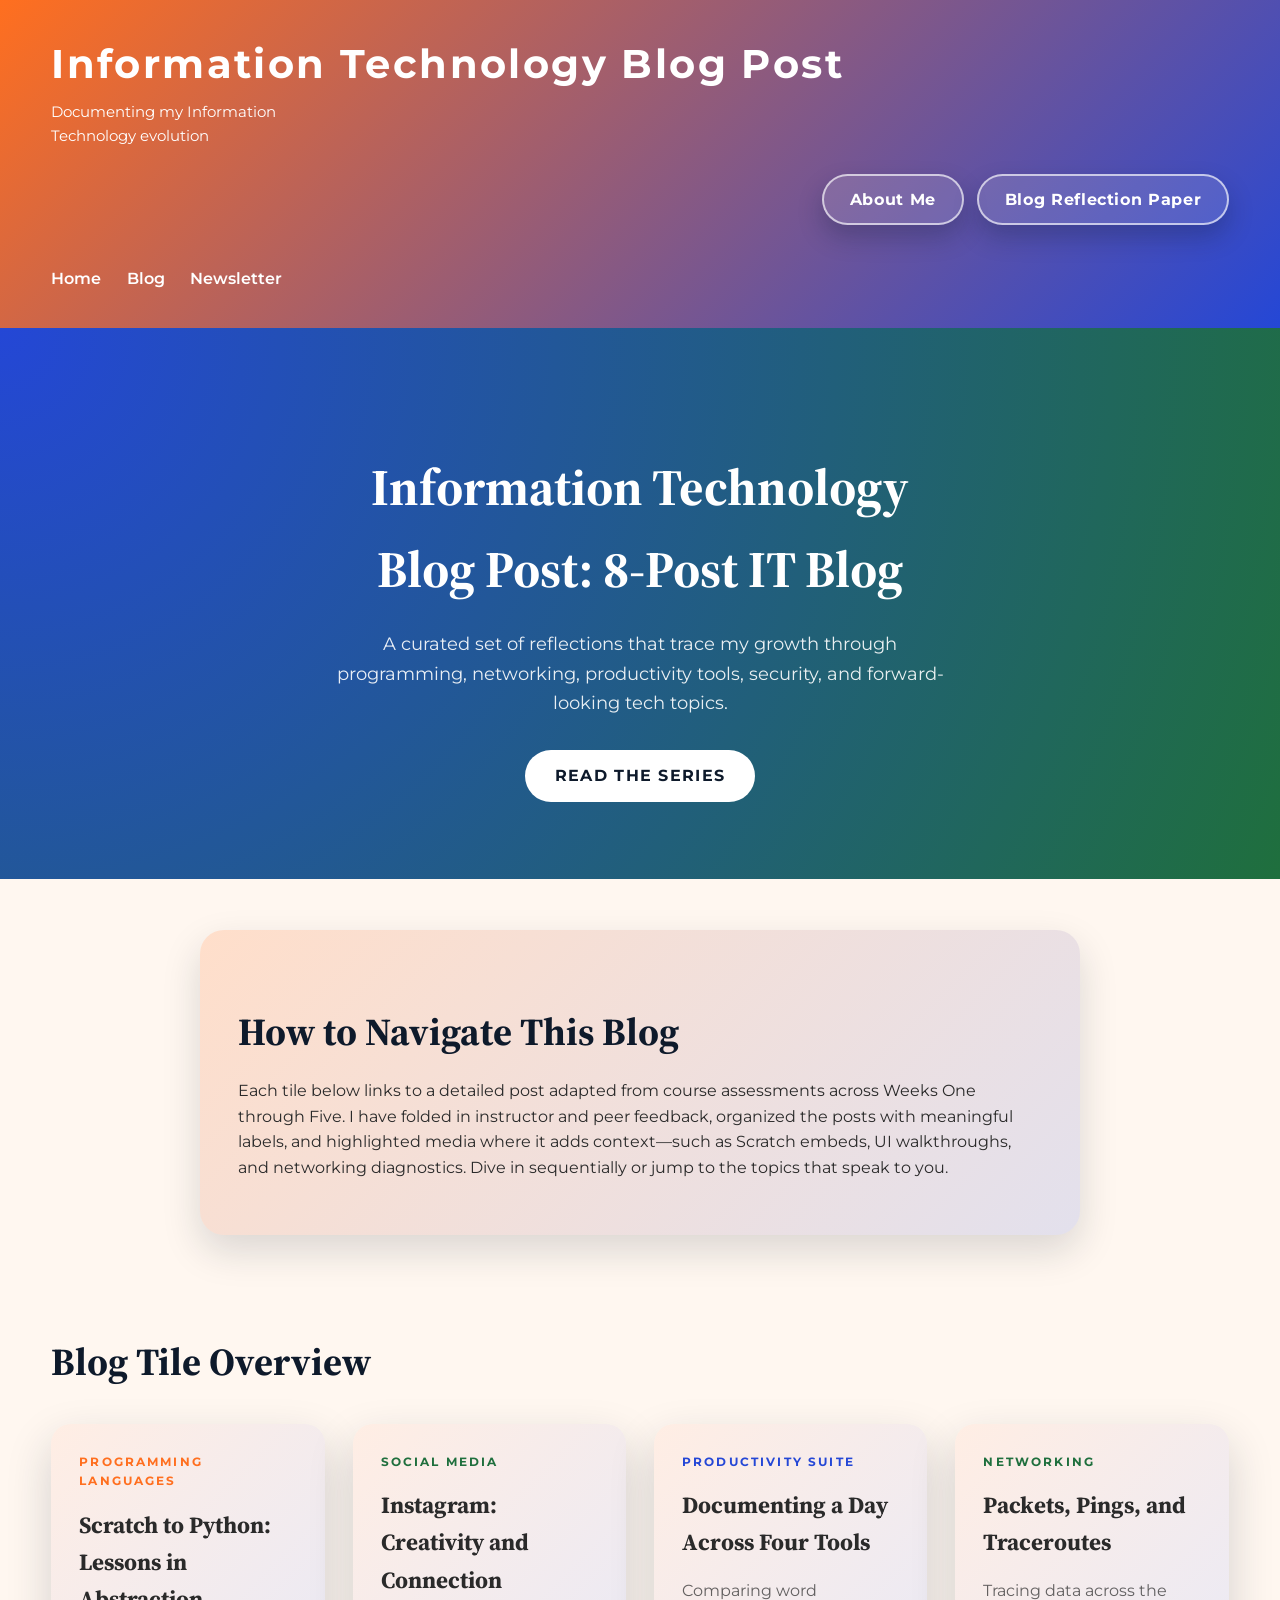
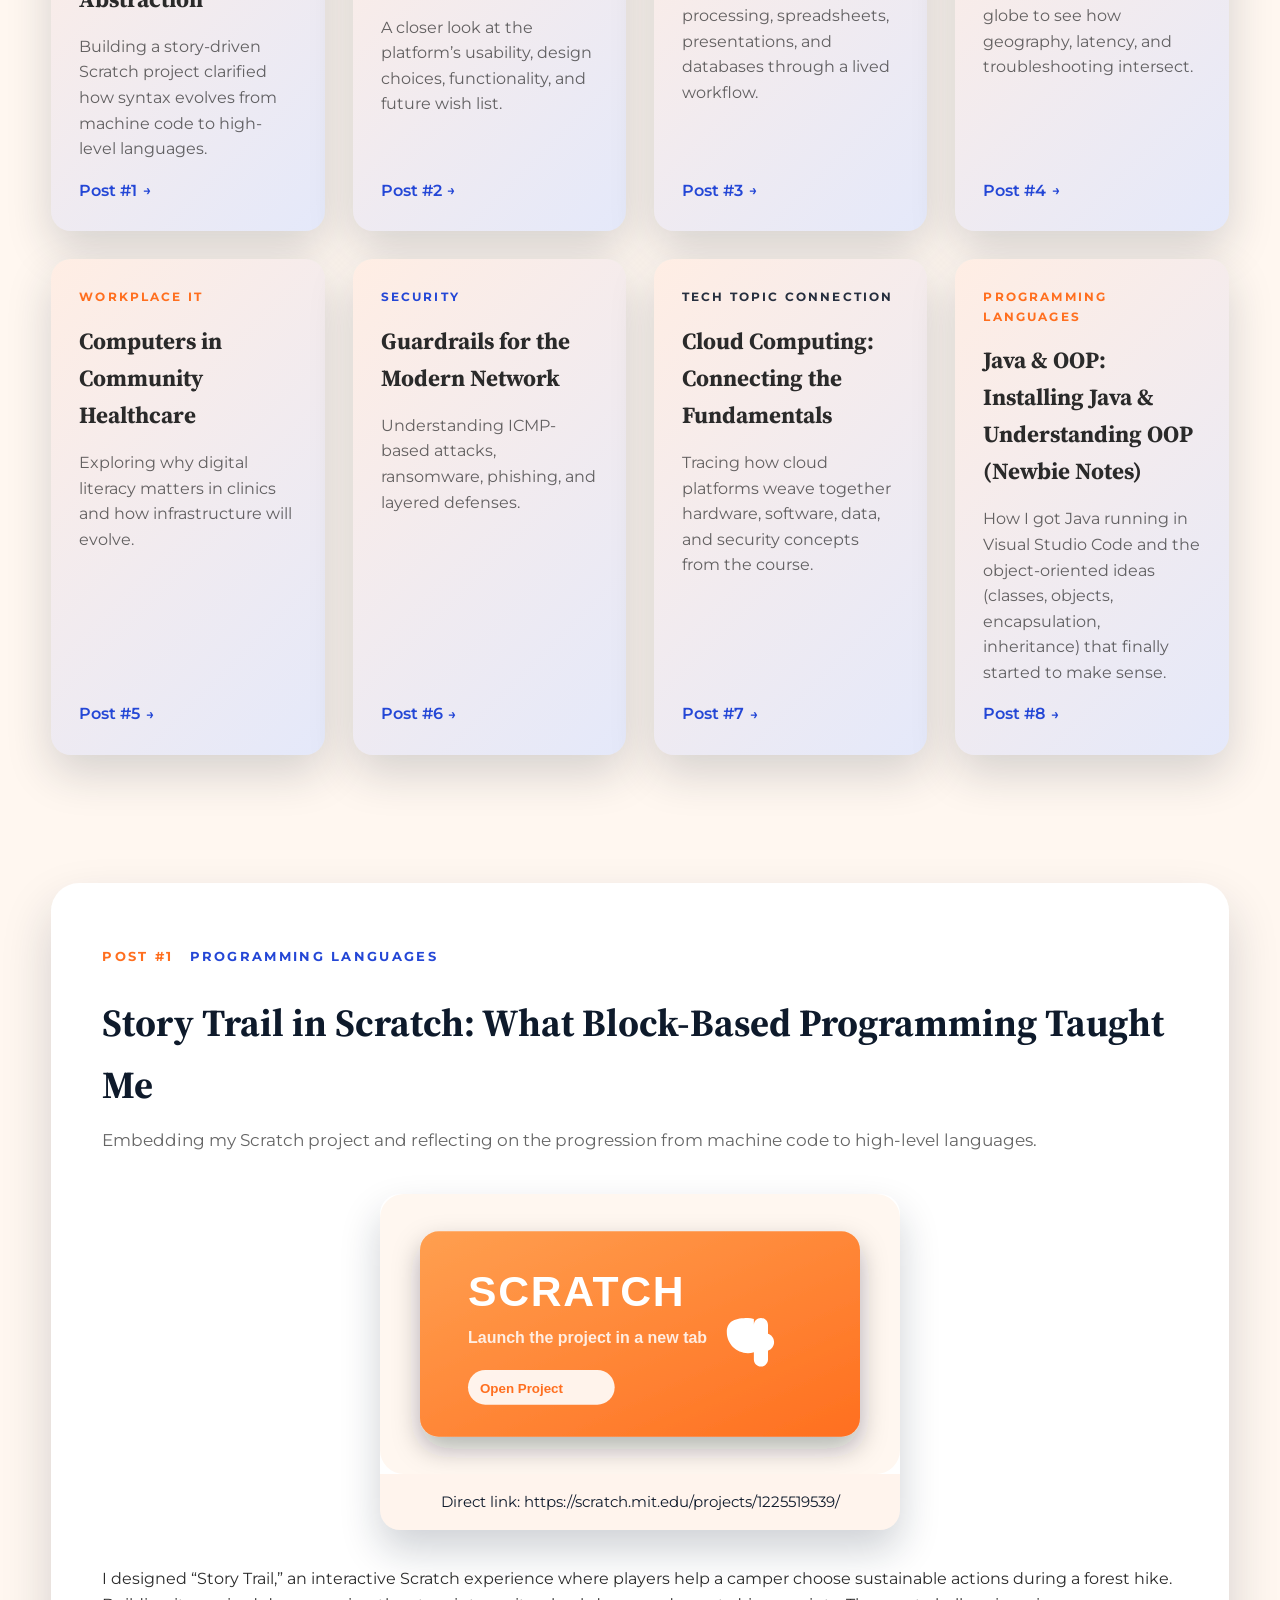
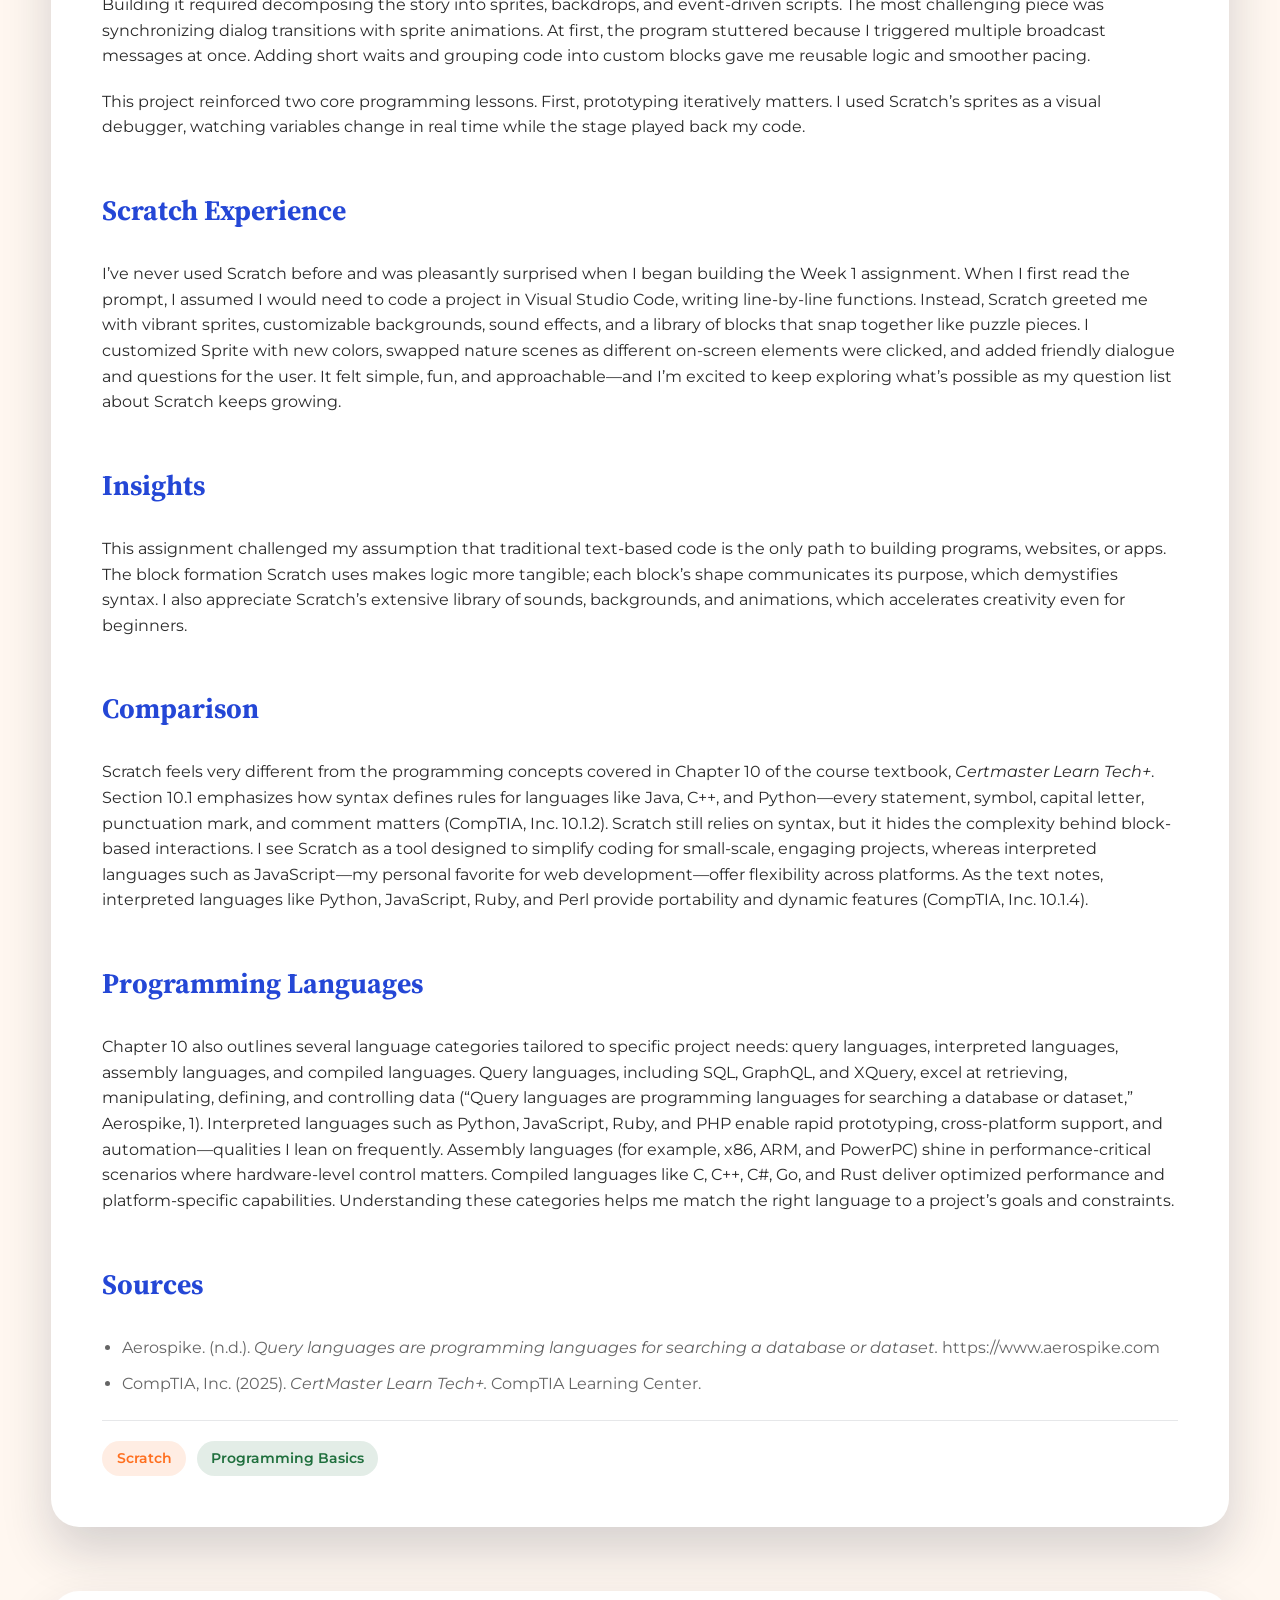
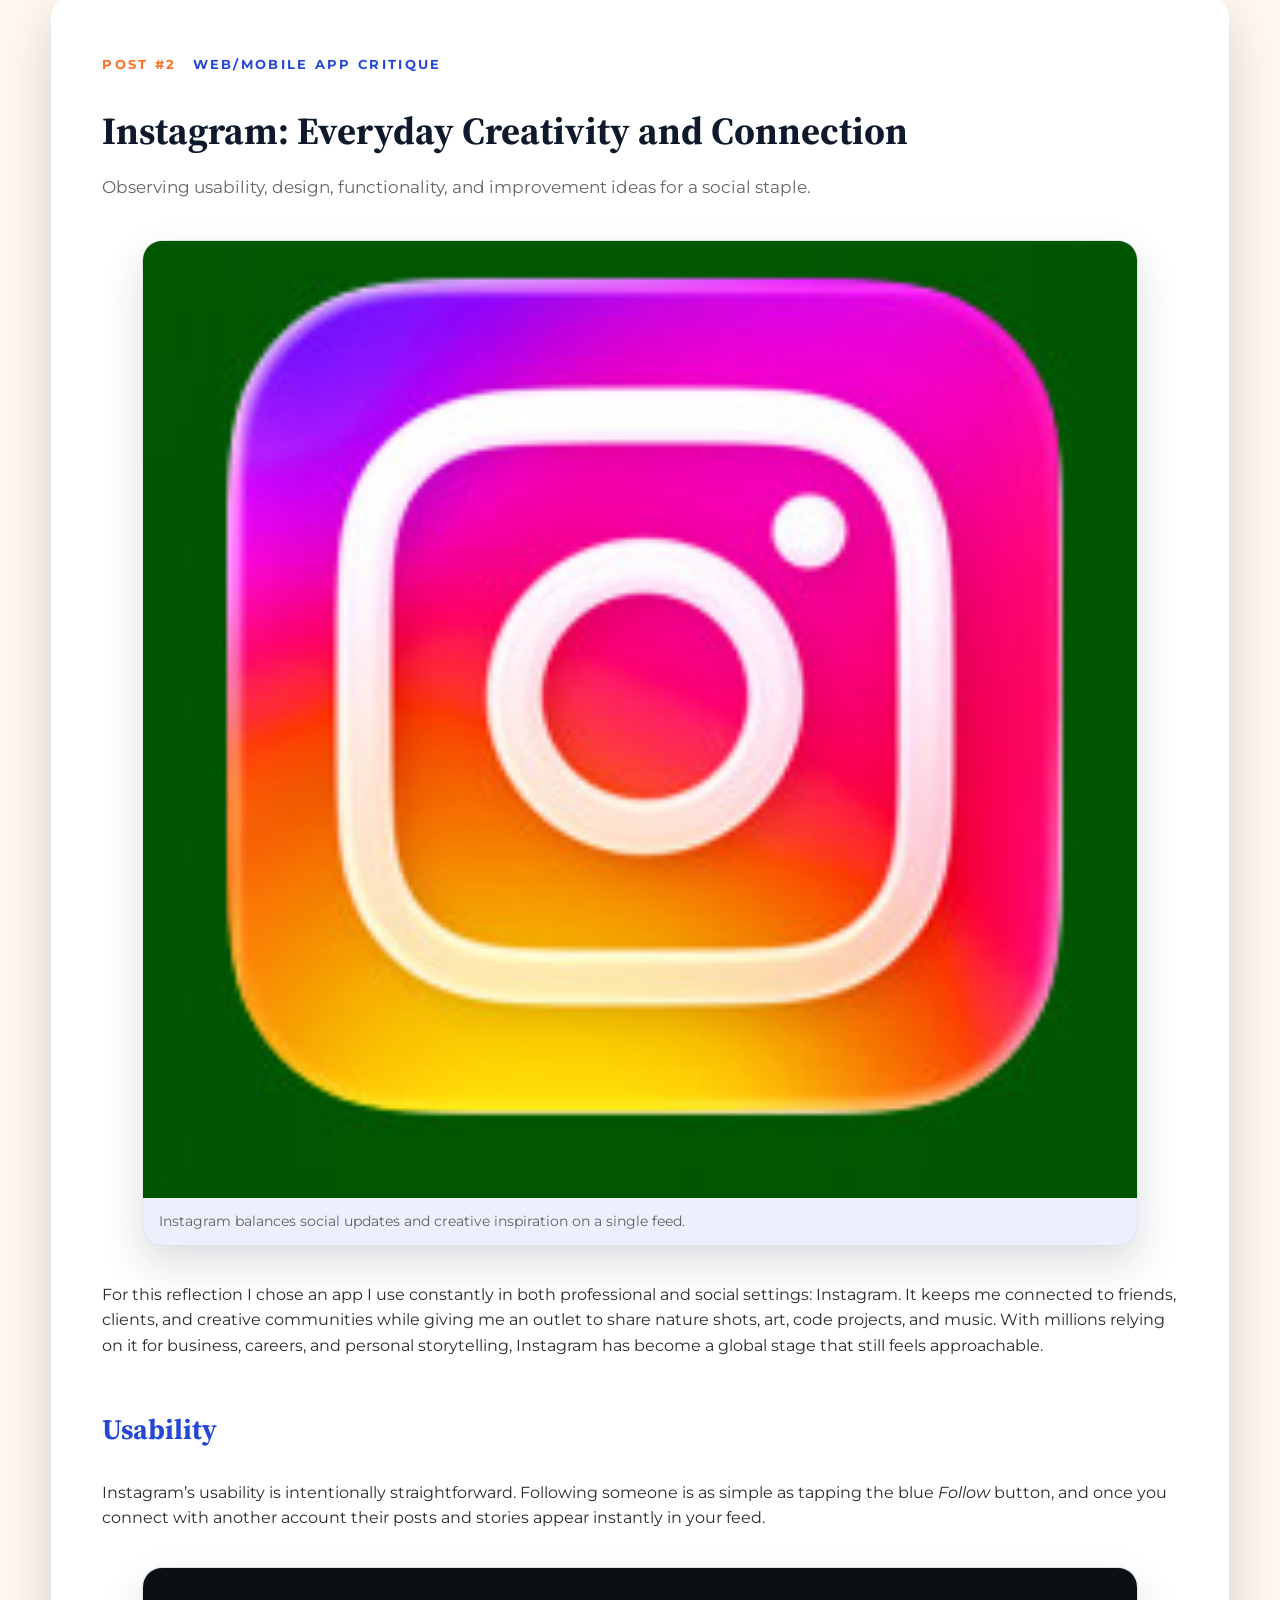
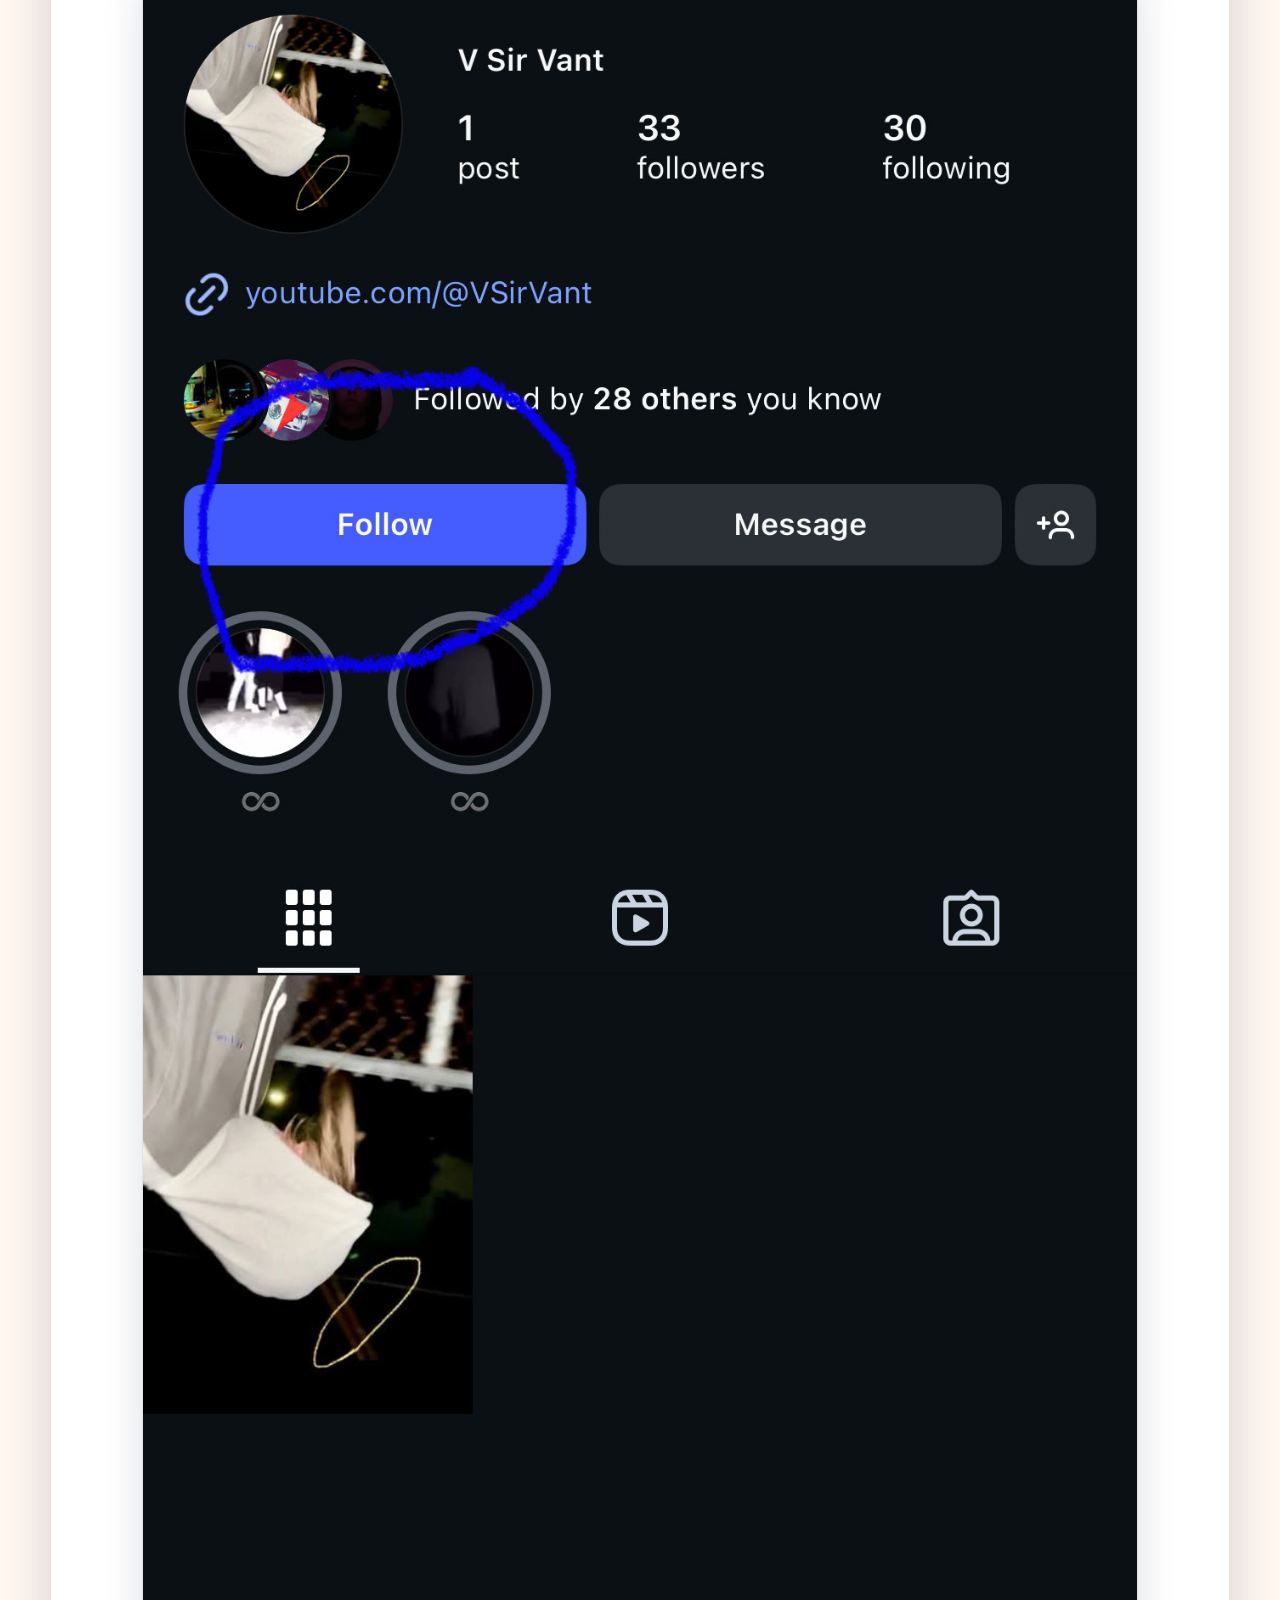
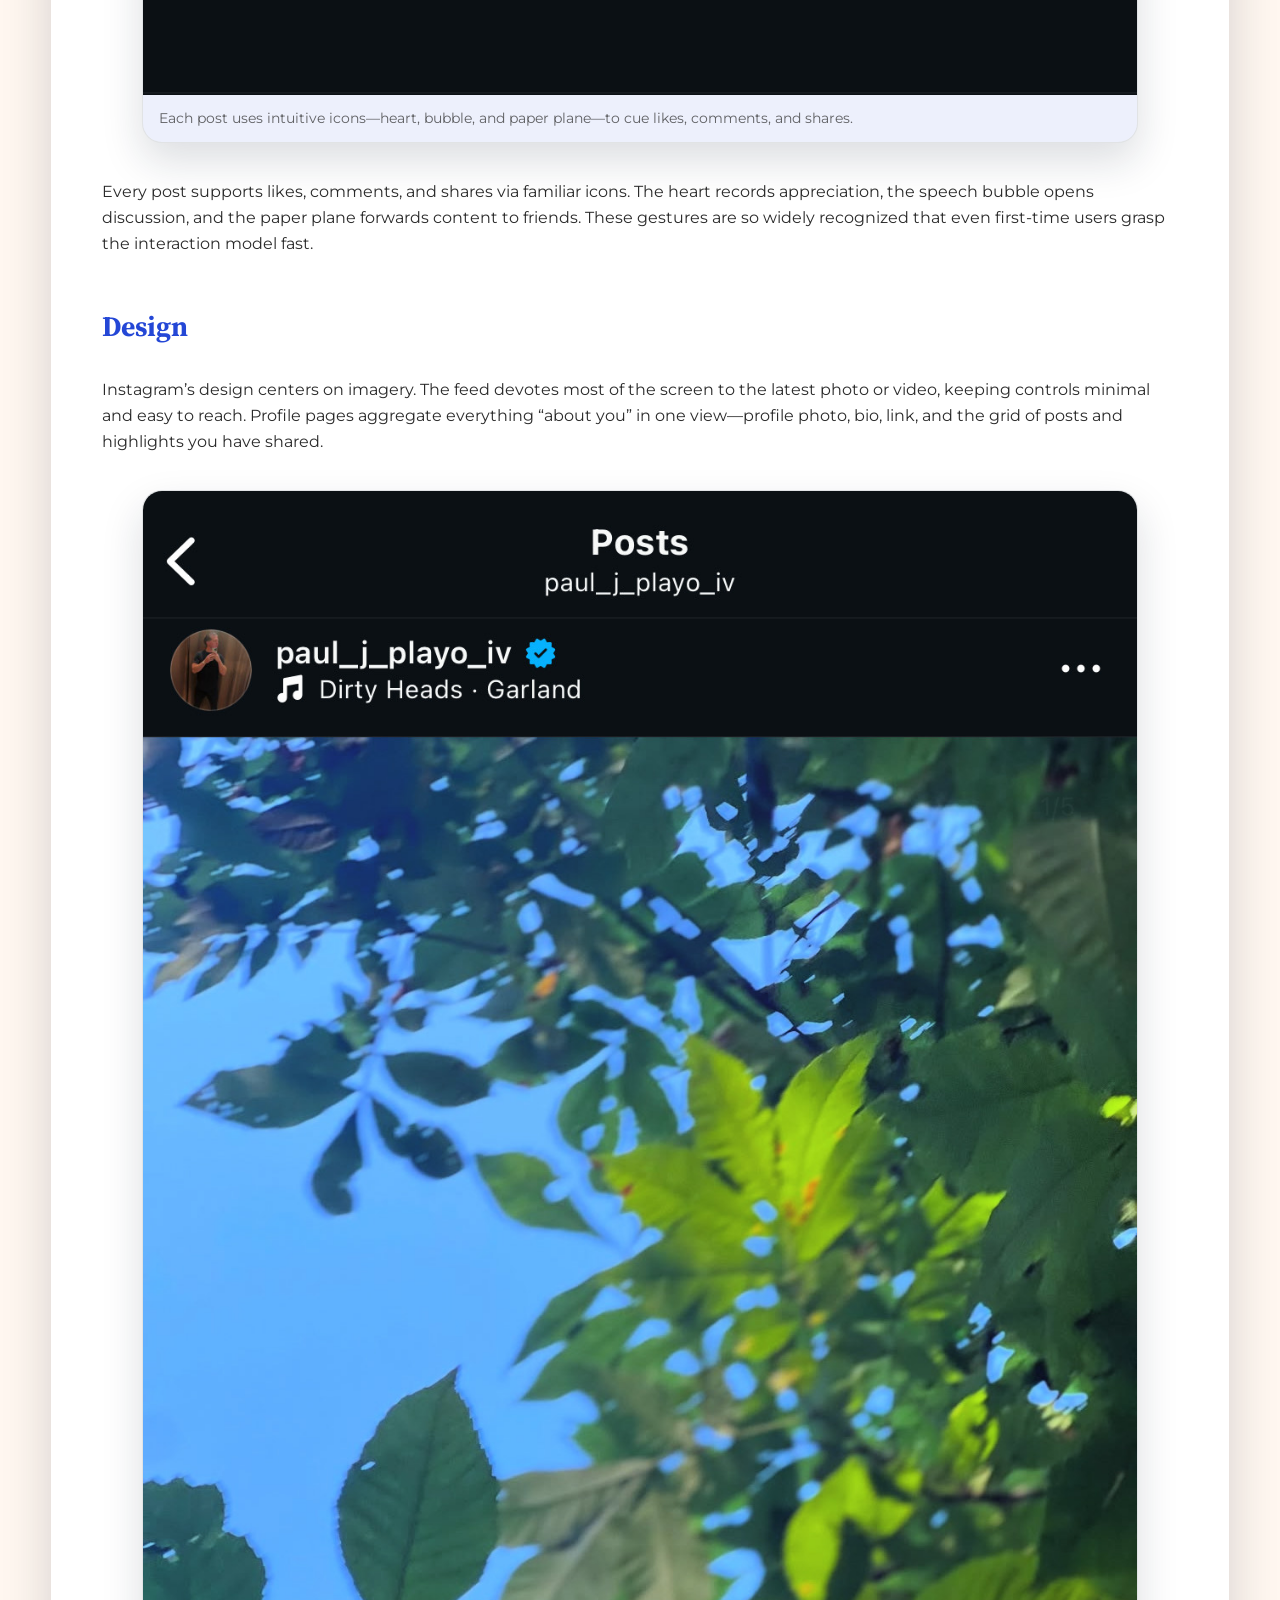
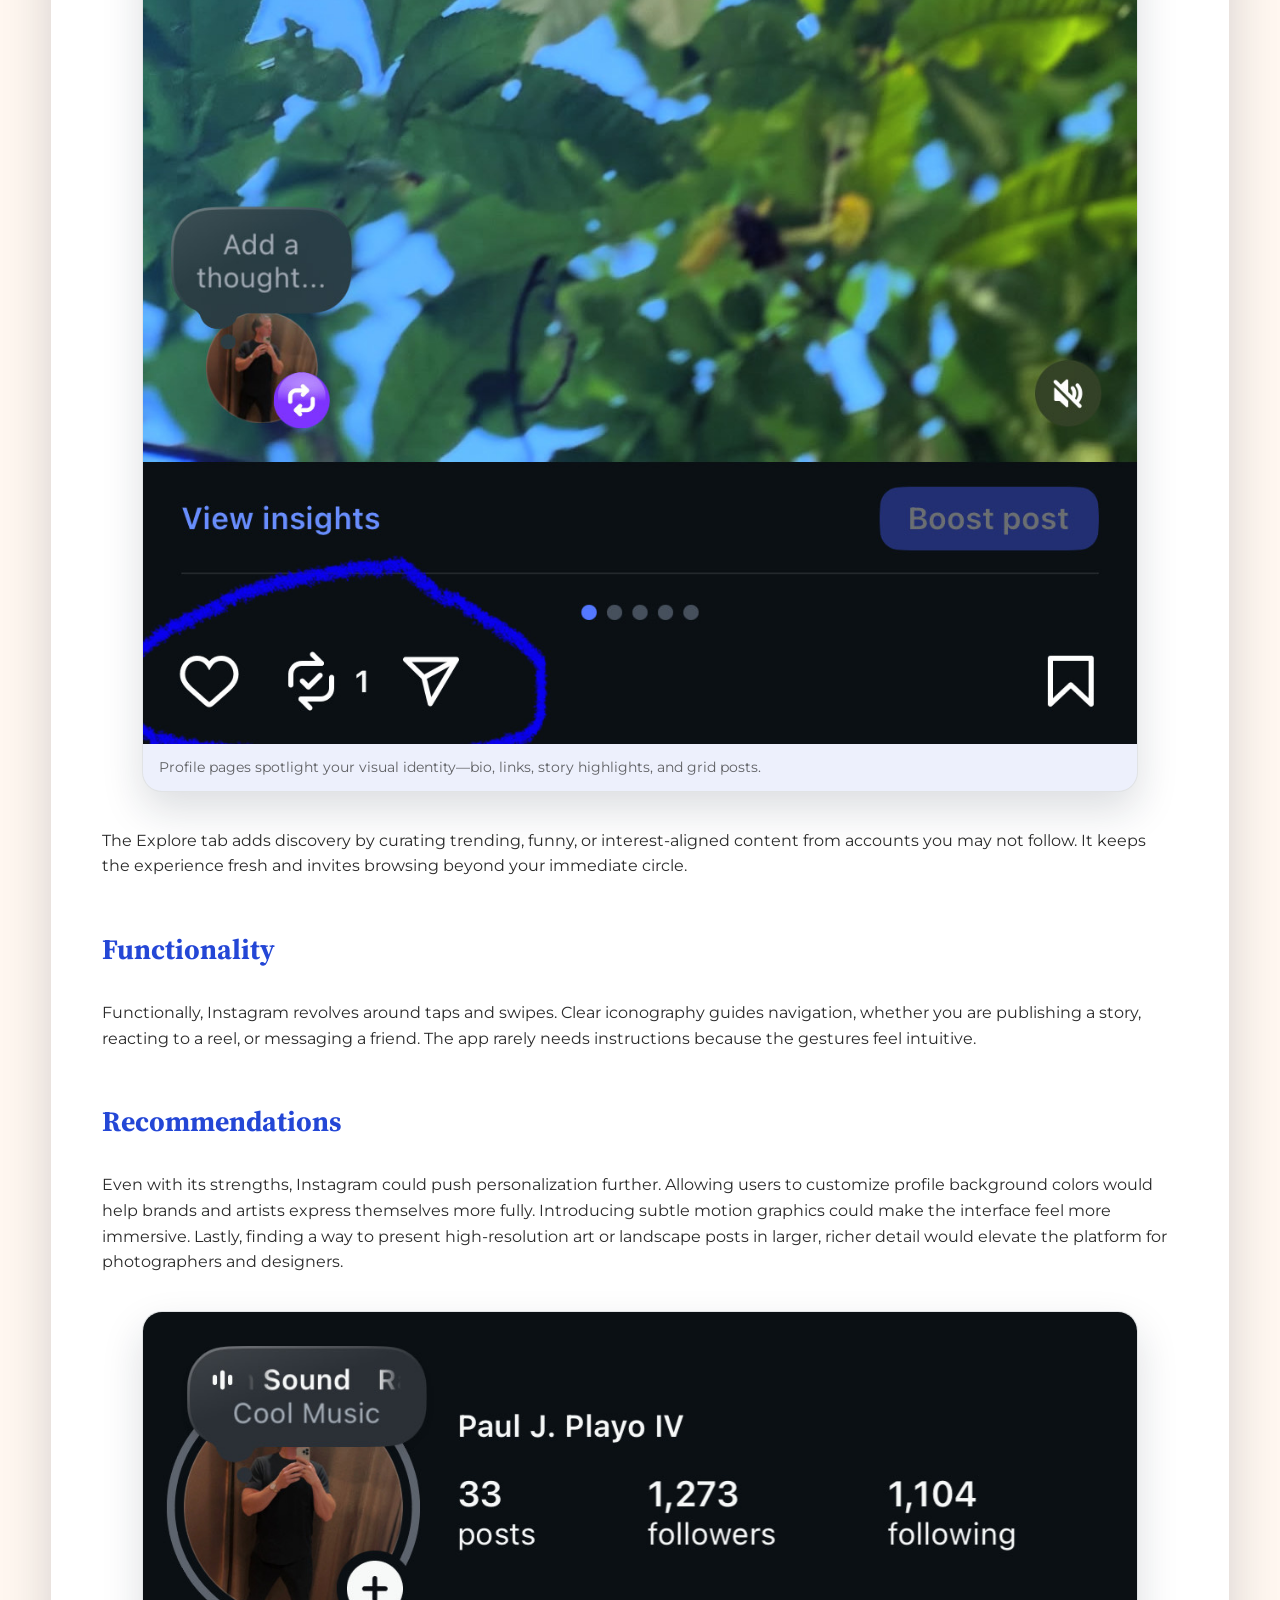
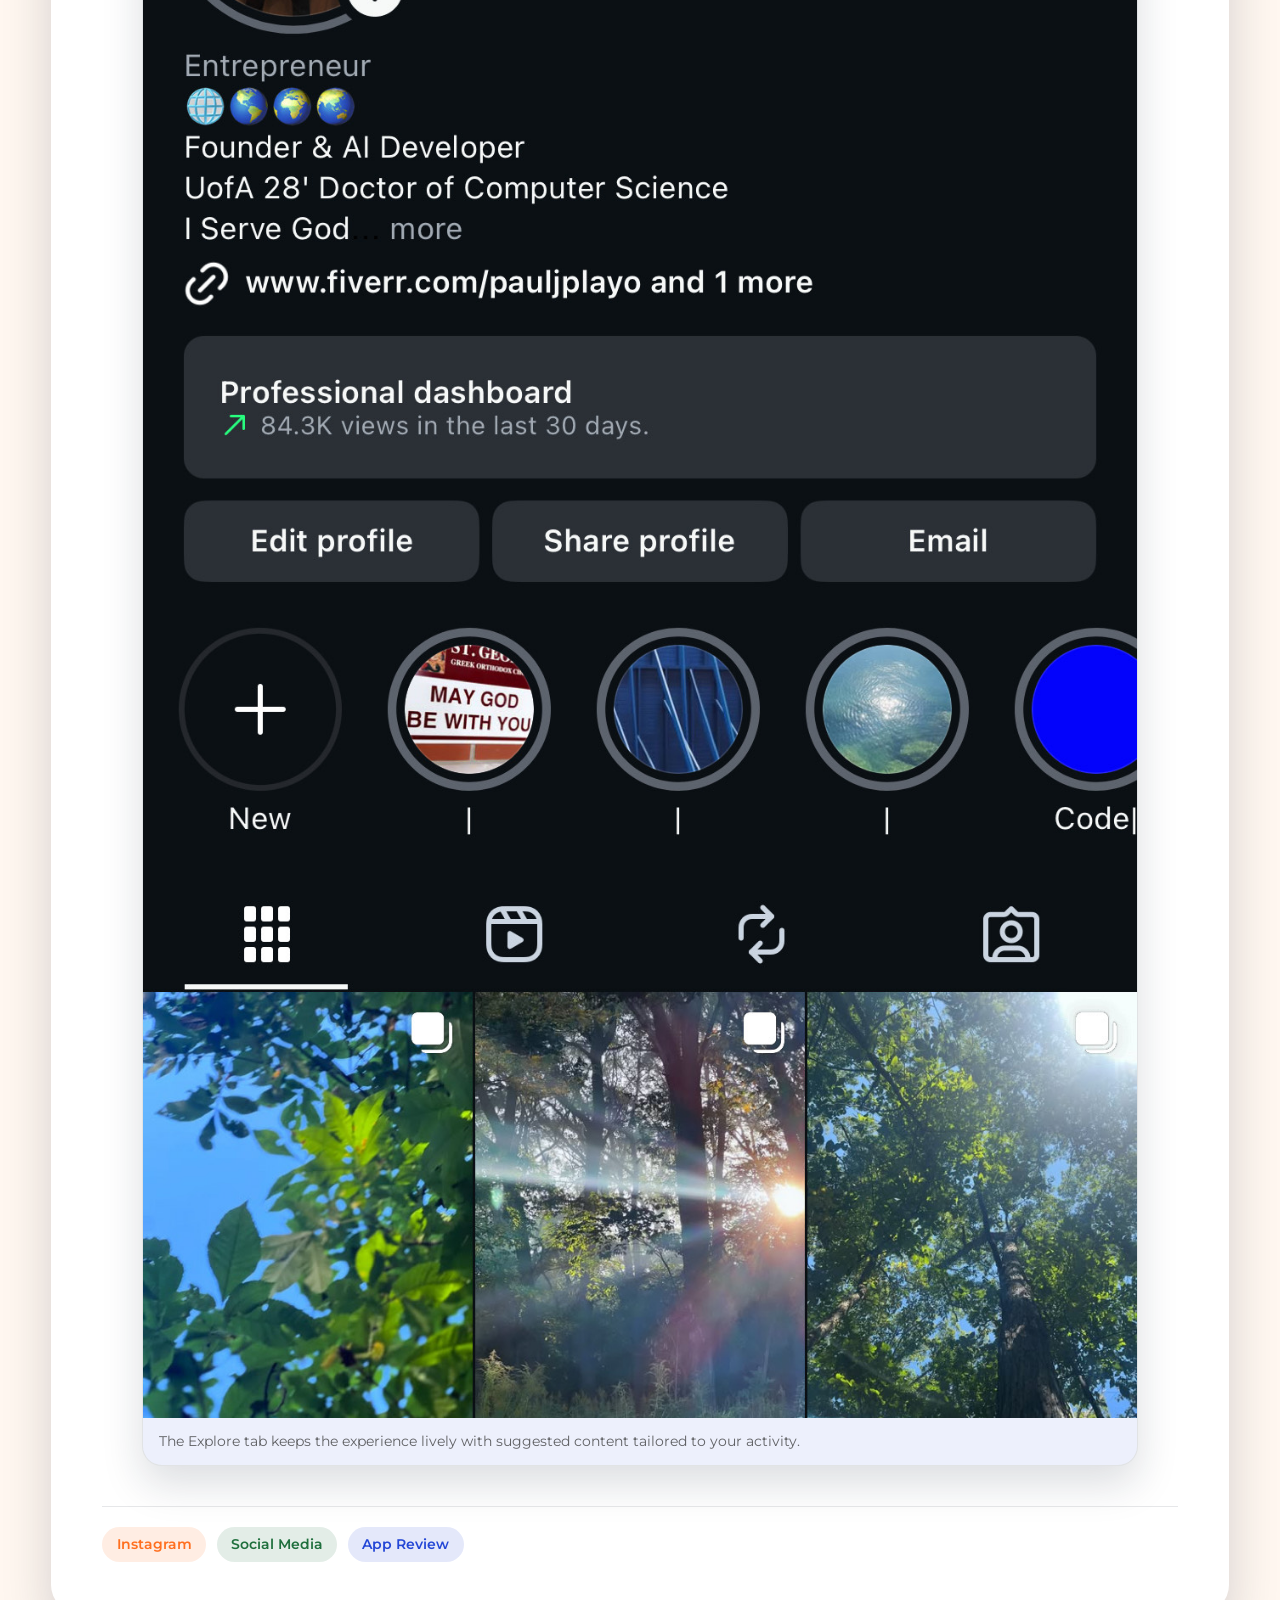
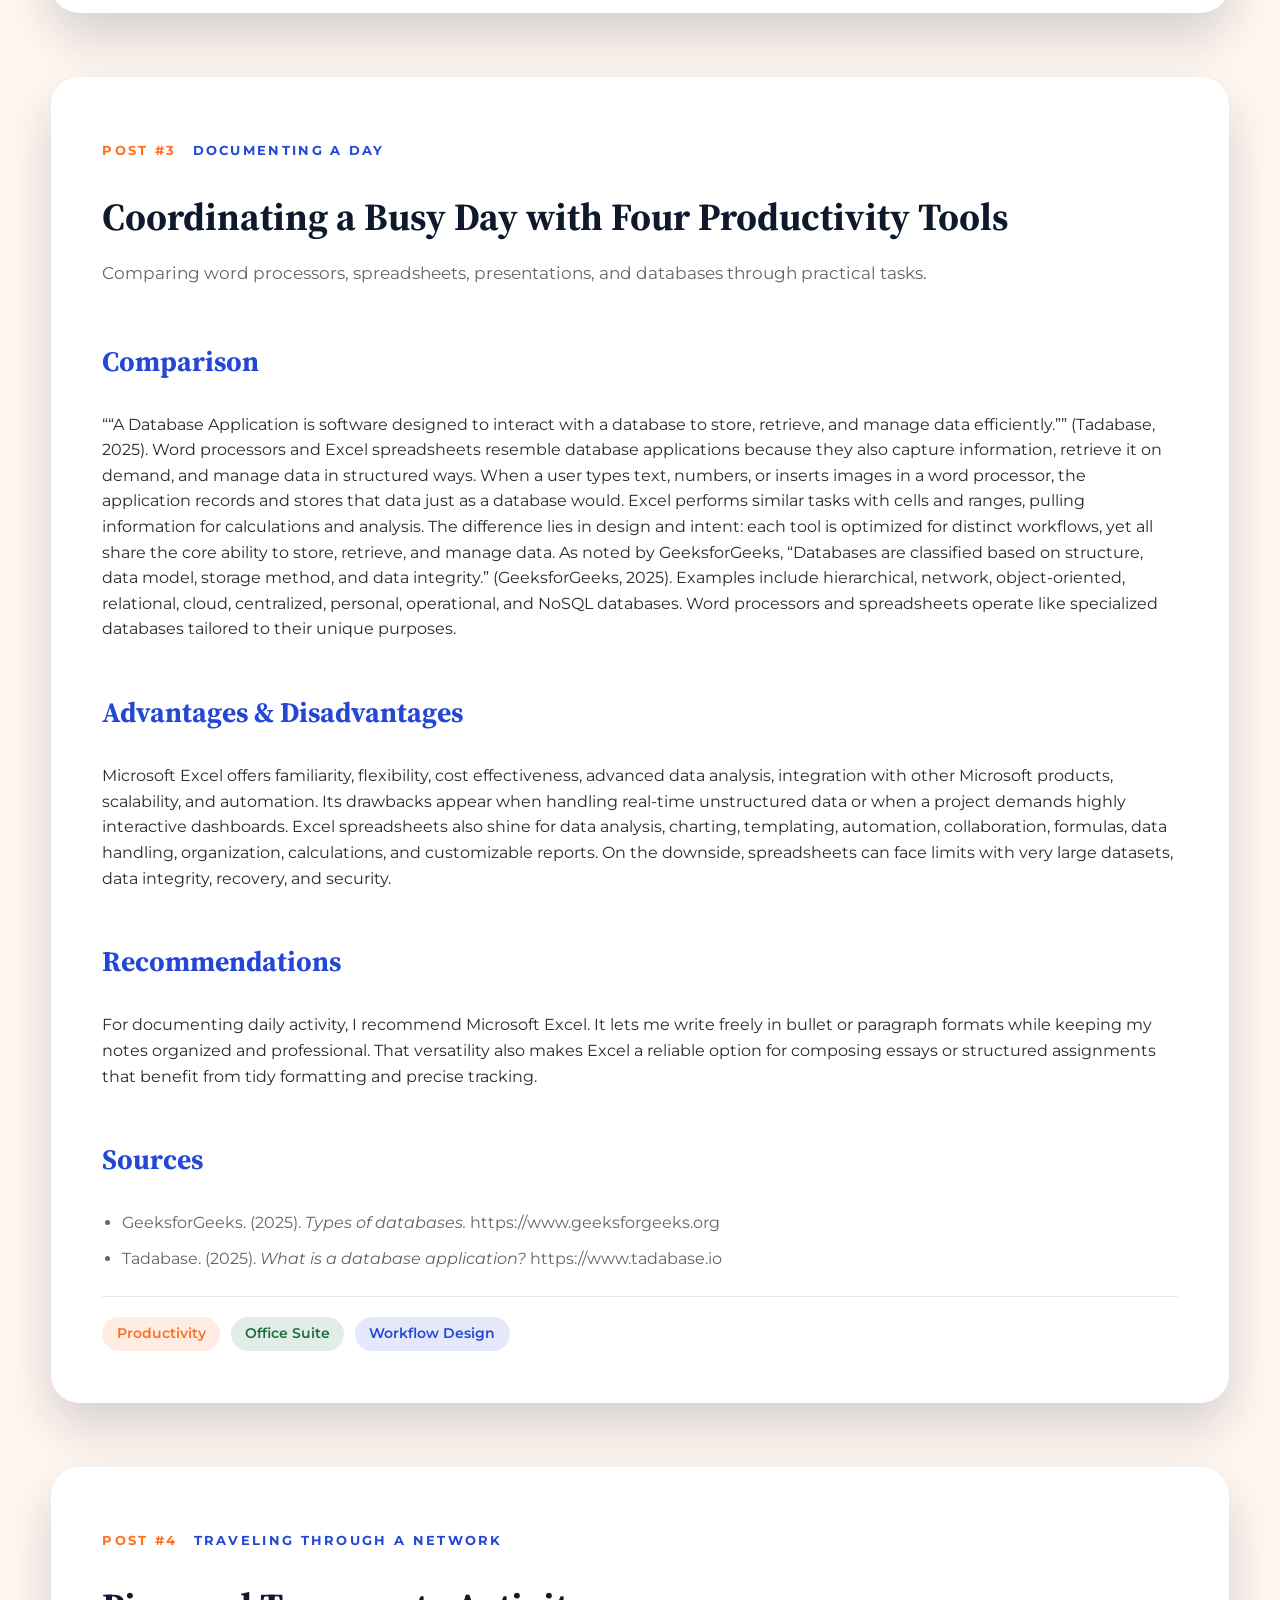
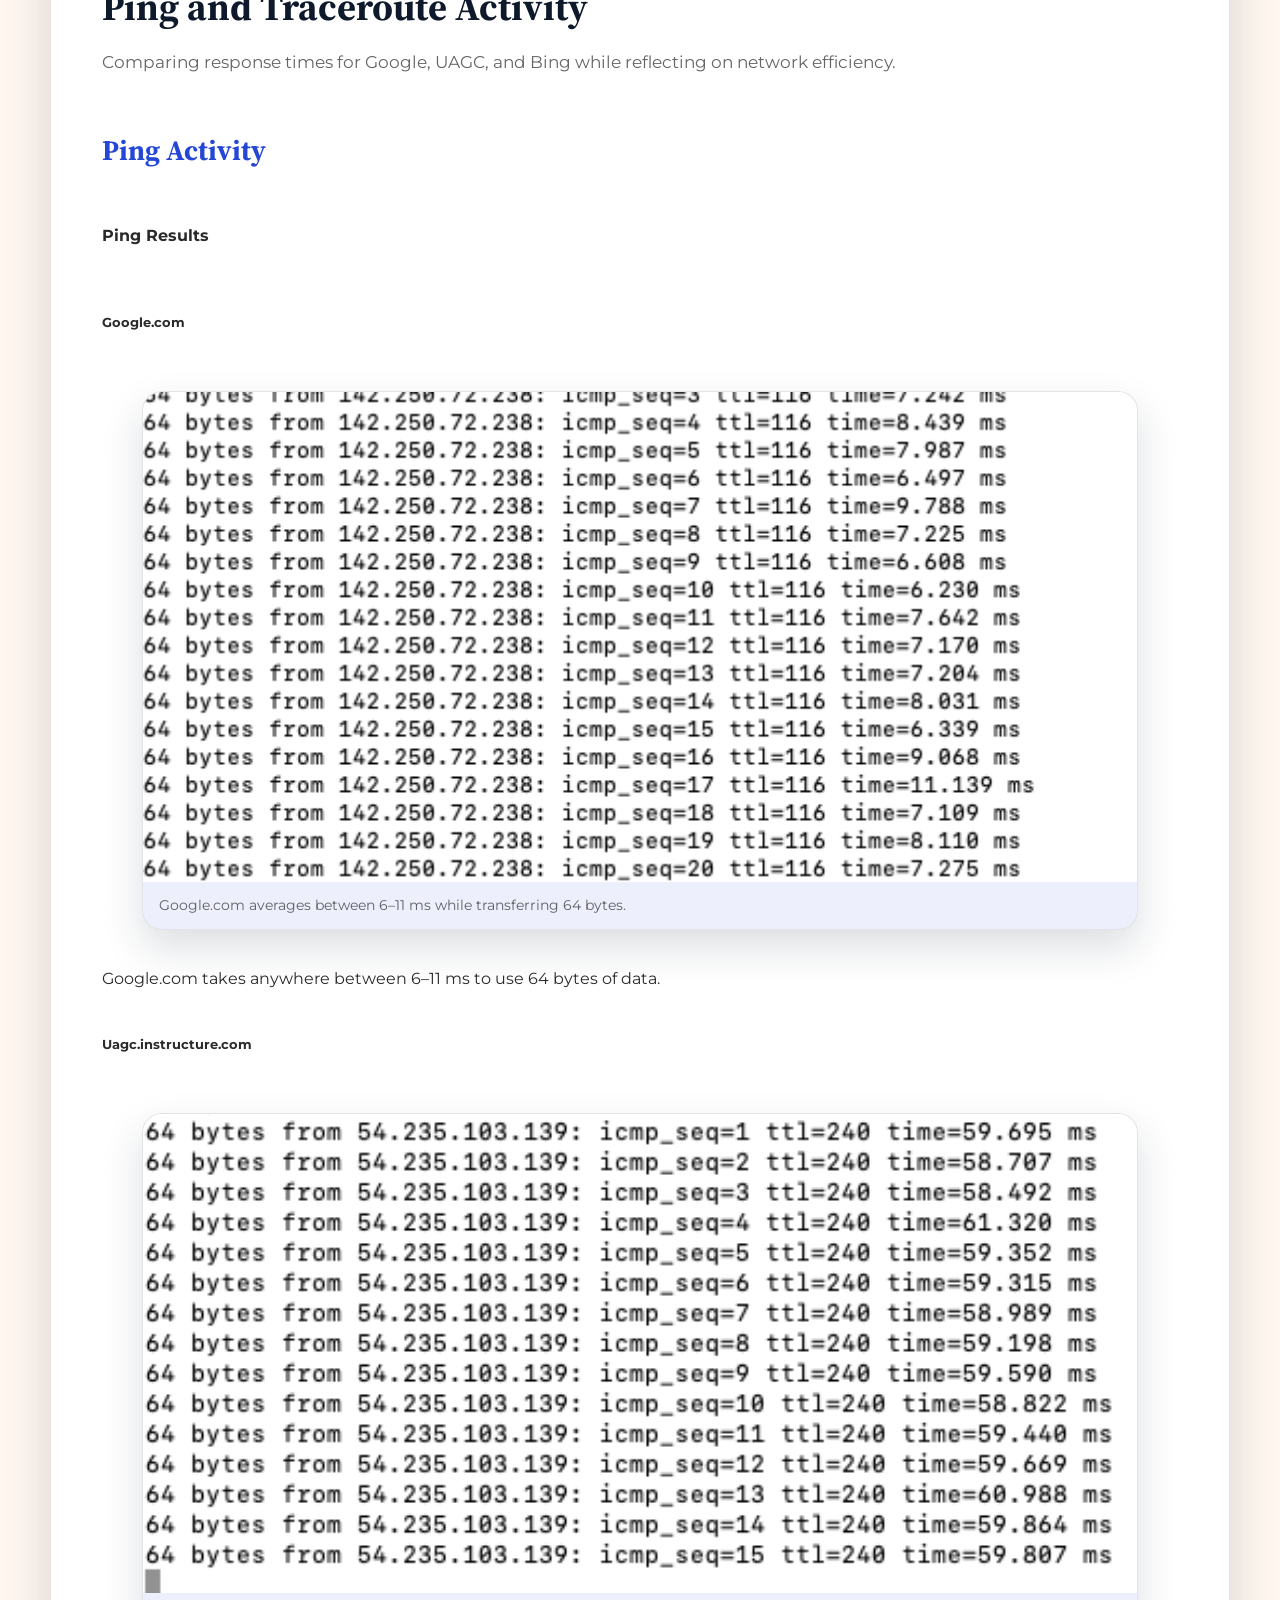
==== commit aac89a99: "Update hero title to 8-post IT blog" ====
--- a/index.html
+++ b/index.html
@@ -37,7 +37,7 @@
   <main id="top">
     <section class="hero">
       <div class="hero-content">
-        <h1>Information Technology Blog Post: 6-Post IT Blog</h1>
+        <h1>Information Technology Blog Post: 8-Post IT Blog</h1>
         <p>A curated set of reflections that trace my growth through programming, networking, productivity tools, security, and forward-looking tech topics.</p>
         <a class="hero-cta" href="#post-1">Read the Series</a>
       </div>
@@ -397,6 +397,100 @@
         </footer>
       </article>
 
+      <article id="post-8" class="blog-post">
+        <header>
+          <p class="post-meta">
+            <span class="post-number">Post #8</span>
+            <span class="post-label">Java &amp; Object-Oriented Programming</span>
+          </p>
+          <h2>Java &amp; OOP: What Finally Clicked for Me</h2>
+          <p class="post-subtitle">Guidance on getting Java installed (without a step-by-step tutorial) &amp; the OOP ideas that make Java feel less intimidating.</p>
+        </header>
+
+        <div class="post-content">
+          <p>When I first started Java, the hardest part was not writing <code>System.out.println</code>—it was realizing that Java expects you to set up a real “developer environment.” In my head, I thought “download Java” meant I was done. What I learned is that for coding in Java, you need the <strong>JDK</strong> (Java Development Kit) so you can compile code, not just run it.</p>
+
+          <p>This post is written the way I would explain it to another beginner: I am not going to give a step-by-step install tutorial (there are great ones already), but I <em>will</em> explain what matters, what to look for, and why object-oriented programming (OOP) is the reason Java is structured the way it is.</p>
+
+          <h3>Java installation: the “big rocks” I focused on</h3>
+          <p>Instead of memorizing a million setup steps, I used a simple checklist to confirm my setup was actually working:</p>
+          <ul>
+            <li><strong>Install a JDK (not just “Java”).</strong> The JDK includes the compiler (<code>javac</code>) that turns your <code>.java</code> file into something the JVM can run.</li>
+            <li><strong>Verify your computer can find Java.</strong> In the terminal, I looked for <code>java -version</code> and <code>javac -version</code> to return real version info (not “command not found”).</li>
+            <li><strong>Make sure VS Code recognizes the JDK.</strong> VS Code + the Java extensions need to know where your JDK is installed so it can build/run your code.</li>
+            <li><strong>Keep your first project folder simple.</strong> One folder, one <code>.java</code> file, and the class name matches the file name (example: <code>HelloMyNameIs.java</code> contains <code>public class HelloMyNameIs</code>).</li>
+            <li><strong>If something breaks, read the first error line slowly.</strong> As a beginner, I learned the first error usually points to the real issue (missing semicolon, wrong class name, missing JDK, etc.).</li>
+          </ul>
+
+          <h3>Resources I used (so you don’t have to guess)</h3>
+          <p>These links helped me install Java, set up VS Code, and understand what OOP means in real code:</p>
+          <ul>
+            <li><strong>Oracle Java Tutorials (Getting Started)</strong> —
+              <a href="https://docs.oracle.com/javase/tutorial/getStarted/index.html" target="_blank" rel="noopener">https://docs.oracle.com/javase/tutorial/getStarted/index.html</a>
+            </li>
+            <li><strong>Oracle: Object-Oriented Programming Concepts</strong> —
+              <a href="https://docs.oracle.com/javase/tutorial/java/concepts/" target="_blank" rel="noopener">https://docs.oracle.com/javase/tutorial/java/concepts/</a>
+            </li>
+            <li><strong>Java in Visual Studio Code</strong> —
+              <a href="https://code.visualstudio.com/docs/languages/java" target="_blank" rel="noopener">https://code.visualstudio.com/docs/languages/java</a>
+            </li>
+            <li><strong>Extension Pack for Java (VS Code Marketplace)</strong> —
+              <a href="https://marketplace.visualstudio.com/items?itemName=vscjava.vscode-java-pack" target="_blank" rel="noopener">https://marketplace.visualstudio.com/items?itemName=vscjava.vscode-java-pack</a>
+            </li>
+            <li><strong>Eclipse Temurin (Adoptium) JDK Downloads</strong> —
+              <a href="https://adoptium.net/temurin/releases" target="_blank" rel="noopener">https://adoptium.net/temurin/releases</a>
+            </li>
+          </ul>
+
+          <h3>OOP explained like I’m talking to another beginner</h3>
+          <p>Object-oriented programming sounded complicated until I thought about it like this:</p>
+          <ul>
+            <li><strong>A class</strong> is a blueprint (the plan).</li>
+            <li><strong>An object</strong> is a real thing built from that blueprint (the actual “instance”).</li>
+            <li><strong>Fields</strong> are what the object knows (data).</li>
+            <li><strong>Methods</strong> are what the object can do (behavior).</li>
+          </ul>
+
+          <p>Even the small “Hello My Name Is” program uses the OOP mindset. In Java, your code is organized inside a <code>class</code>. The <code>main</code> method is the starting point where the program begins running. For beginners, that structure is actually a helpful guardrail because it keeps code organized instead of turning into one giant messy script.</p>
+
+          <h3>The 4 OOP concepts I keep seeing everywhere</h3>
+          <ul>
+            <li><strong>Encapsulation:</strong> Keep details protected &amp; expose only what’s needed. In practice, that means using private fields and public methods so other code can’t accidentally break your data.</li>
+            <li><strong>Abstraction:</strong> Focus on what something does, not how it does it. This is why interfaces and clean method names are powerful—you can use a feature without knowing every internal detail.</li>
+            <li><strong>Inheritance:</strong> Reuse code by building a new class from an existing one. This can save time, but I learned it can also create confusion if you inherit too much “stuff” you don’t actually need.</li>
+            <li><strong>Polymorphism:</strong> One idea, many forms. The same method name can behave differently depending on what kind of object is using it. This is where Java starts to feel “professional,” because it supports flexible designs.</li>
+          </ul>
+
+          <h3>Object-oriented design principles (my newbie take)</h3>
+          <p>I’m still learning design principles, but these are the ones that already make my code cleaner:</p>
+          <ul>
+            <li><strong>Single responsibility:</strong> One class should do one main job. If it does everything, debugging becomes painful.</li>
+            <li><strong>Names matter:</strong> Clear class and method names reduce confusion more than I expected.</li>
+            <li><strong>Hide what doesn’t need to be public:</strong> If everything is public, it’s easy to break things accidentally.</li>
+            <li><strong>Prefer composition when it makes sense:</strong> Sometimes it’s better to build with smaller parts (objects working together) instead of forcing inheritance.</li>
+          </ul>
+
+          <p>My goal as a beginner is not to write “perfect architecture.” It’s to write code that I can explain, maintain, and improve. That’s what I think employers actually care about—clear thinking and steady progress.</p>
+
+          <h3>Sources</h3>
+          <ul class="reference-list">
+            <li>Oracle. (n.d.). <em>Trail: Getting Started.</em> The Java™ Tutorials. https://docs.oracle.com/javase/tutorial/getStarted/index.html</li>
+            <li>Oracle. (n.d.). <em>Lesson: Object-Oriented Programming Concepts.</em> The Java™ Tutorials. https://docs.oracle.com/javase/tutorial/java/concepts/</li>
+            <li>Microsoft. (n.d.). <em>Java in Visual Studio Code.</em> https://code.visualstudio.com/docs/languages/java</li>
+            <li>Microsoft. (n.d.). <em>Extension Pack for Java.</em> Visual Studio Marketplace. https://marketplace.visualstudio.com/items?itemName=vscjava.vscode-java-pack</li>
+            <li>Eclipse Adoptium. (n.d.). <em>Temurin Releases.</em> https://adoptium.net/temurin/releases</li>
+          </ul>
+        </div>
+
+        <footer class="post-footer">
+          <ul class="post-tags">
+            <li>Java</li>
+            <li>OOP</li>
+            <li>Visual Studio Code</li>
+          </ul>
+        </footer>
+      </article>
+
     </section>
 
     <section id="about" class="about">
